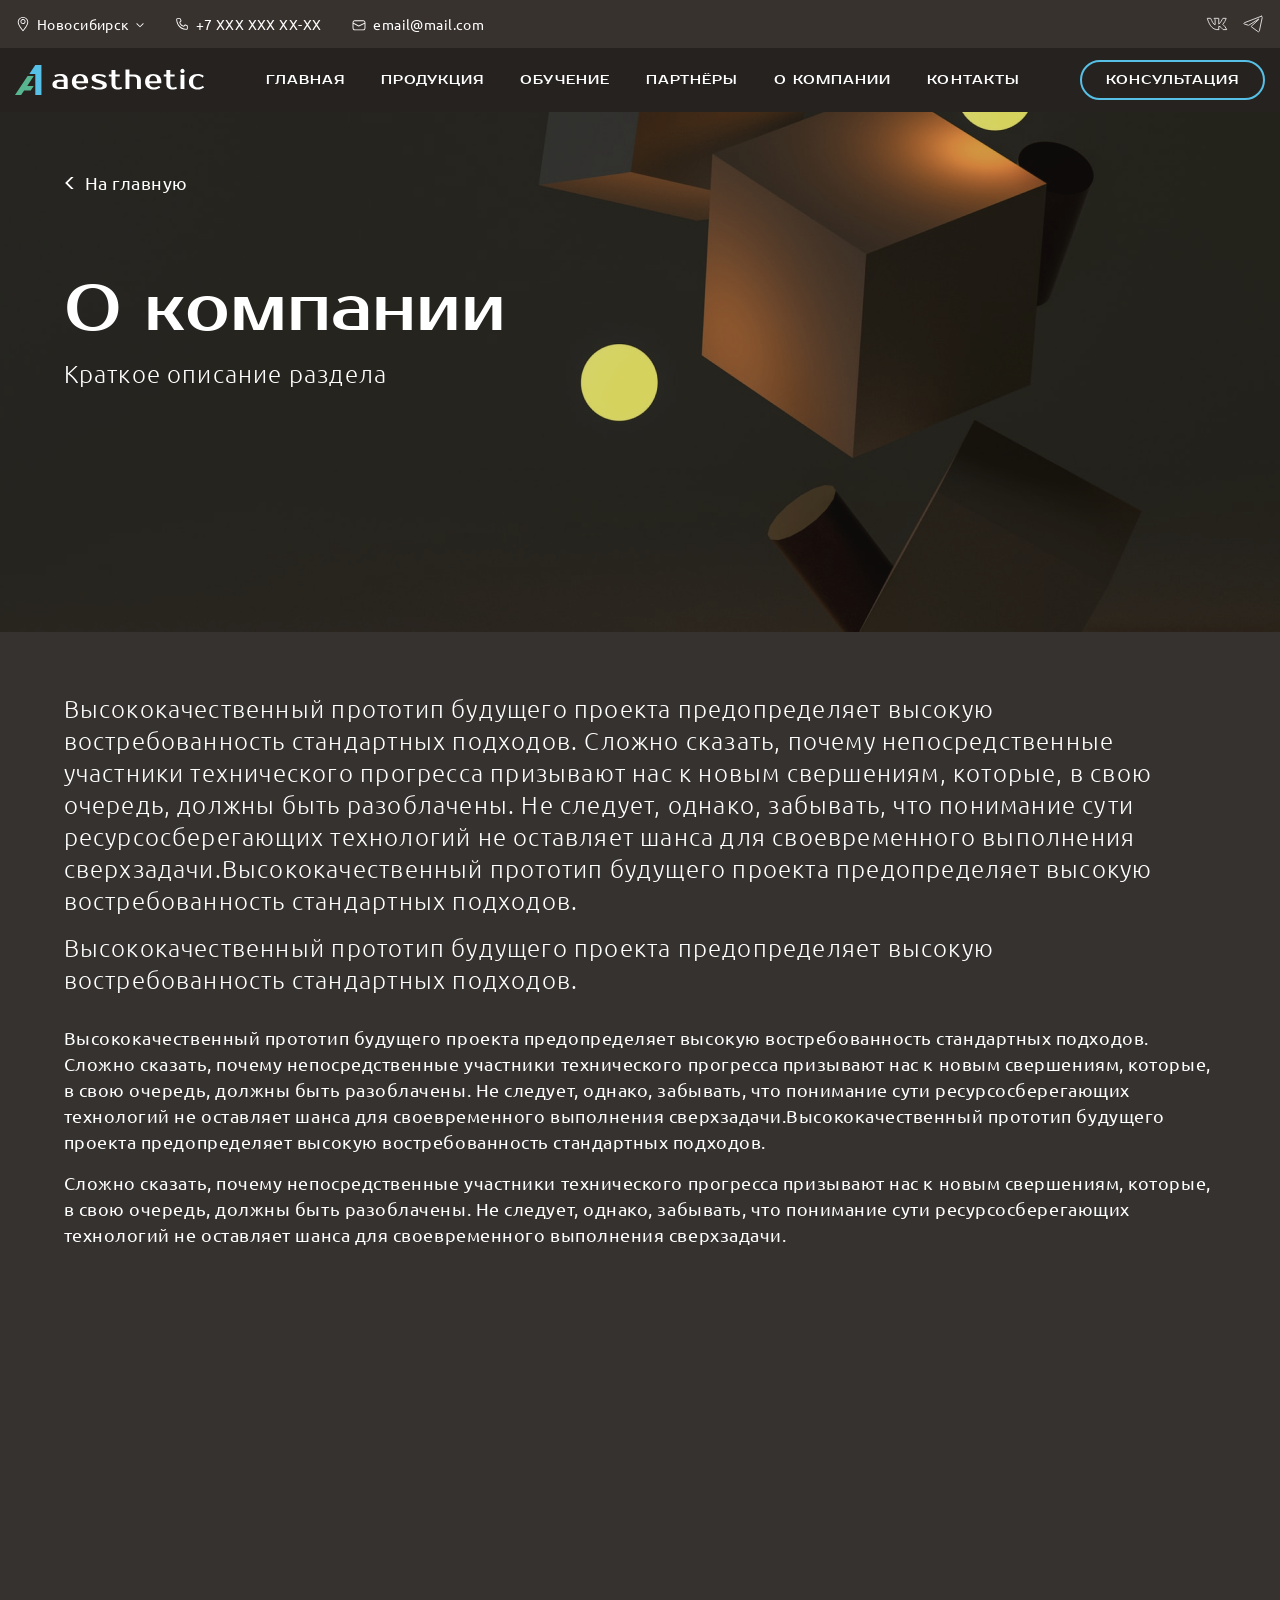
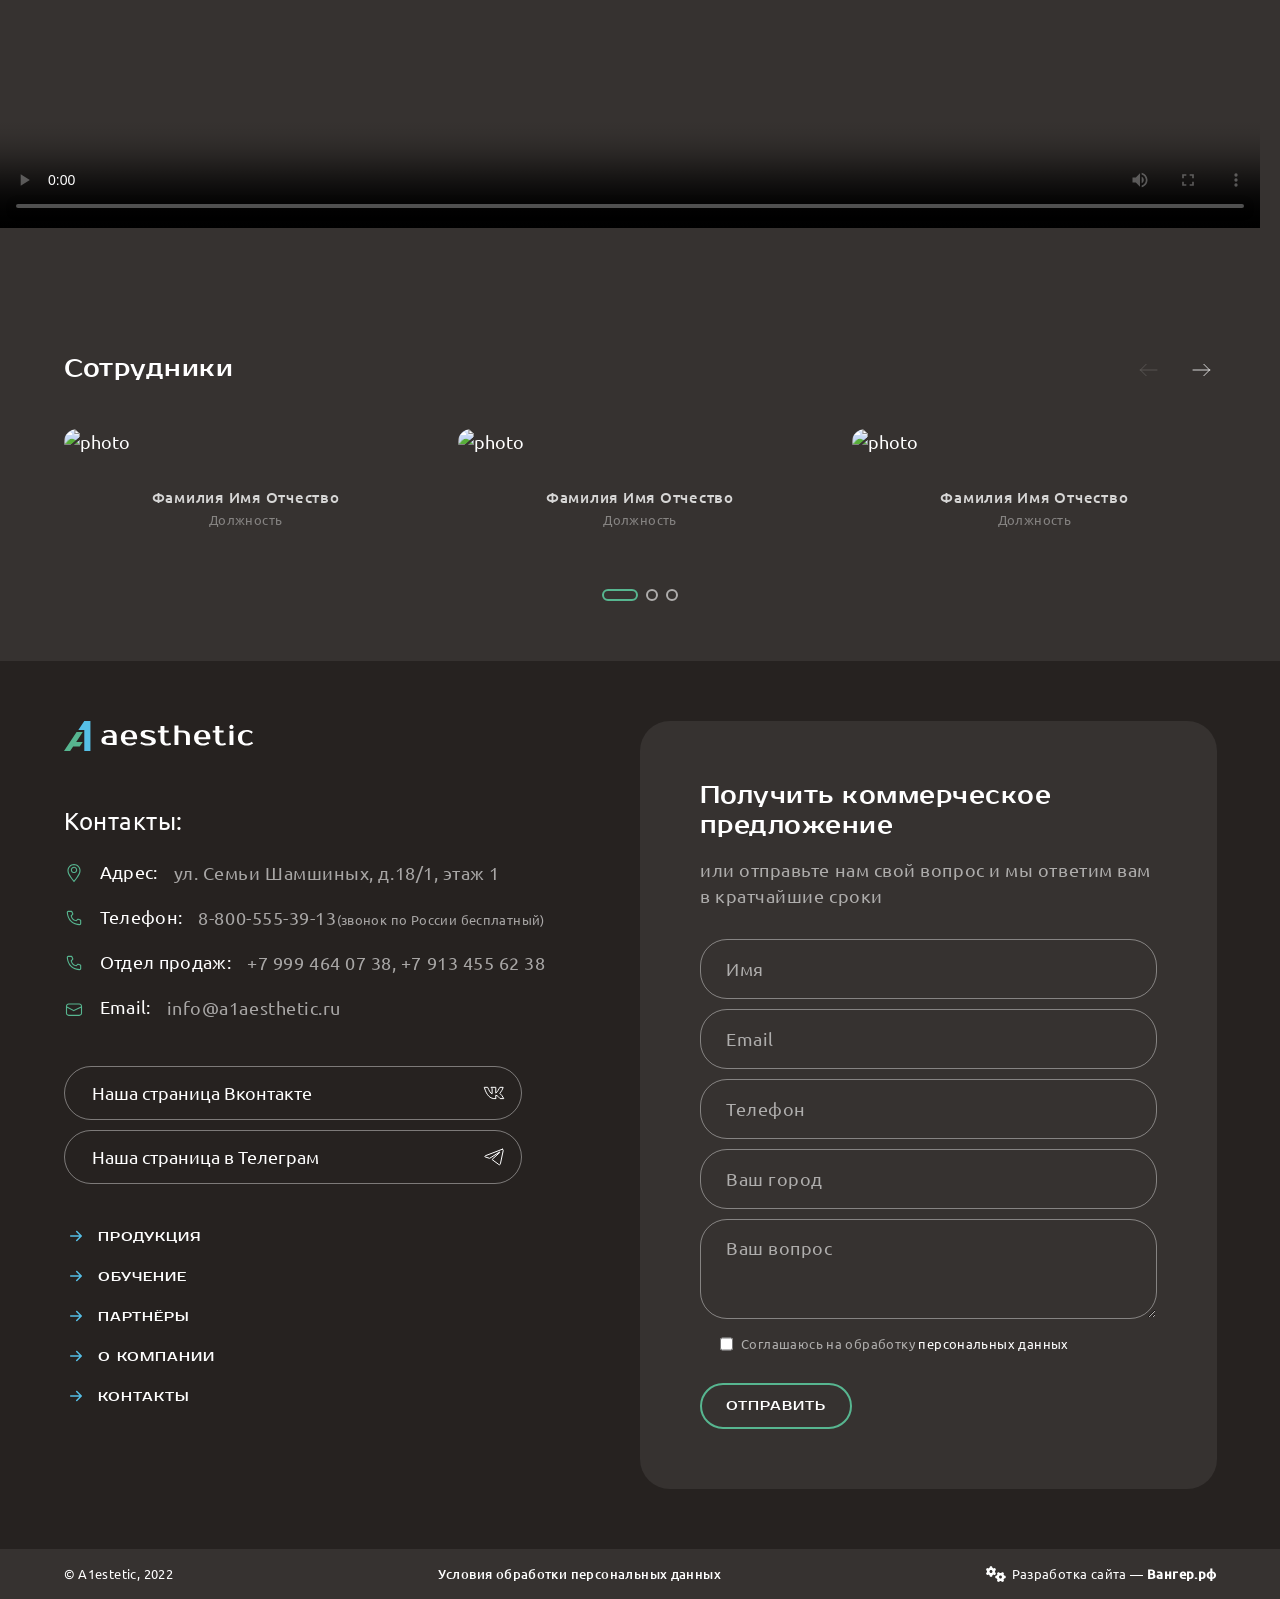
==== about.html @ 42db94ba "first" ====
<!DOCTYPE html>
<html lang="ru">

<head>
  <meta charset="UTF-8">
  <meta http-equiv="X-UA-Compatible" content="IE=edge">
  <meta name="viewport" content="width=device-width, initial-scale=1.0">
  <link rel="icon" type="image/png" href="img/favicon.ico">
  <link rel="stylesheet" href="css/style.min.css">
  <link href="//vjs.zencdn.net/7.10.2/video-js.min.css" rel="stylesheet">
  <title>О компании</title>
</head>

<body>

  <div class="wrapper">
    <!-- Header -->
    <header class="header" id="header">
      <div class="header__top d-none d-xl-block">
        <div class="container-lg header__top-container">
          <div class="header__top-left">
            <div class="header-place header__top-left-item">
              <a class="header-place__link" href="#">Новосибирск</a>
              <ul class="header-place__list">
                <li>
                  <a href="#">
                    Москва
                  </a>
                </li>
                <li>
                  <a href="#">
                    Иркутск
                  </a>
                </li>
                <li>
                  <a href="#">
                    Казань
                  </a>
                </li>
              </ul>
            </div>
            <a href="#" class="header__top-left-item header-tel">+7 XXX XXX XX-XX</a>
            <a href="#" class="header__top-left-item header-mail">email@mail.com</a>
          </div>
          <div class="header__top-right">
            <div class="header__socials socials">
              <ul class="socials__list">
                <li>
                  <a href="#">
                    <img src="img/header/vk.svg" alt="icon">
                  </a>
                </li>
                <li>
                  <a href="#">
                    <img src="img/header/telegram.svg" alt="icon">
                  </a>
                </li>
              </ul>
            </div>
          </div>
        </div>
      </div><!-- /header__top -->
      <div class="header__bottom">
        <div class="container-lg header__bottom-container justify-content-start justify-content-xl-between">
          <!-- Hamburger Menu -->
          <div class="hamburger d-flex d-xl-none" id="toggle">
            <div class="top-bun"></div>
            <div class="meat"></div>
            <div class="bottom-bun"></div>
          </div>
          <a class="header__logo logo" href="index.html">
            <img src="img/header/logo.svg" alt="logo">
          </a>
          <nav class="header__nav">
            <ul class="header__nav-list">
              <li>
                <a href="index.html">Главная</a>
              </li>
              <li>
                <a href="catalog.html">продукция</a>
              </li>
              <li>
                <a href="calendar.html">обучение</a>
              </li>
              <li>
                <a href="partners.html">партнёры</a>
              </li>
              <li>
                <a href="about.html">О компании</a>
              </li>
              <li>
                <a href="contacts.html">контакты</a>
              </li>
            </ul>
            <div class="header__contacts-sm d-block d-xl-none">
              <div class="header-place header__top-left-item">
                <a class="header-place__link" href="#">Новосибирск</a>
                <ul class="header-place__list">
                  <li>
                    <a href="#">
                      Москва
                    </a>
                  </li>
                  <li>
                    <a href="#">
                      Иркутск
                    </a>
                  </li>
                  <li>
                    <a href="#">
                      Казань
                    </a>
                  </li>
                </ul>
              </div>
              <a href="#" class="header__top-left-item header-tel">+7 XXX XXX XX-XX</a>
              <a href="#" class="header__top-left-item header-mail">email@mail.com</a>
              <button class="btn-reset header__btn btn" data-graph-path="modal-call">консультация</button>
            </div>
            <div class="header-socials-sm d-block d-xl-none">
              <div class="header__socials socials">
                <ul class="socials__list">
                  <li>
                    <a href="#">
                      <img src="img/header/vk.svg" alt="icon">
                    </a>
                  </li>
                  <li>
                    <a href="#">
                      <img src="img/header/telegram.svg" alt="icon">
                    </a>
                  </li>
                </ul>
              </div>
            </div>

          </nav>
          <button class="btn-reset header__btn btn d-none d-sm-flex" data-graph-path="modal-call">консультация</button>
          <button class="btn-reset header__btn btn header__btn_bg-change d-flex d-sm-none"
            data-graph-path="modal-consult"></button>
        </div>
      </div><!-- /header__bottom -->
    </header>
    <main class="main first">
      <!-- intro-about -->
      <section class="intro-about" id="intro-about" style="background-image: url('img/archives/bg-archives.png');">
        <div class="container intro-about__container">
          <div class="row">
            <div class="col-lg-8">
              <a href="index.html" class="intro-about__catalog-btn btn-back">На главную</a>
              <h1 class="intro-about__title">О компании</h1>
              <div class="intro-about__subtitle">Краткое описание раздела</div>
            </div>
          </div>
        </div>
      </section>
      <!-- about -->
      <section class="about" id="about">
        <div class="container">
          <div class="row">
            <div class="col">
              <div class="about__text lg">
                <p>
                  Высококачественный прототип будущего проекта предопределяет высокую востребованность стандартных
                  подходов.
                  Сложно
                  сказать, почему непосредственные участники технического прогресса призывают нас к новым свершениям,
                  которые,
                  в
                  свою очередь, должны быть разоблачены. Не следует, однако, забывать, что понимание сути
                  ресурсосберегающих
                  технологий не оставляет шанса для своевременного выполнения сверхзадачи.Высококачественный прототип
                  будущего
                  проекта предопределяет высокую востребованность стандартных подходов.
                </p>
                <p>
                  Высококачественный прототип будущего проекта предопределяет высокую востребованность стандартных
                  подходов.
                </p>
              </div>
              <div class="about__text sm">
                <p>
                  Высококачественный прототип будущего проекта предопределяет высокую востребованность стандартных
                  подходов.
                  Сложно
                  сказать, почему непосредственные участники технического прогресса призывают нас к новым свершениям,
                  которые,
                  в
                  свою очередь, должны быть разоблачены. Не следует, однако, забывать, что понимание сути
                  ресурсосберегающих
                  технологий не оставляет шанса для своевременного выполнения сверхзадачи.Высококачественный прототип
                  будущего
                  проекта предопределяет высокую востребованность стандартных подходов.
                </p>
                <p>
                  Сложно сказать, почему непосредственные участники технического прогресса призывают нас к новым
                  свершениям,
                  которые, в свою очередь, должны быть разоблачены. Не следует, однако, забывать, что понимание сути
                  ресурсосберегающих технологий не оставляет шанса для своевременного выполнения сверхзадачи.
                </p>
              </div>
            </div>
          </div>
        </div>
        <div class="container-full">

          <video class="video-js" controls preload="auto" poster="img/product/poster-about.png" data-setup='{}'>
            <source src="img/1.mp4" type="video/mp4">
            </source>
            <source src="img/1.mp4" type="video/webm">
            </source>
            <source src="img/1.mp4" type="video/ogg">
            </source>
            <p class="vjs-no-js">
              To view this video please enable JavaScript, and consider upgrading to a
              web browser that
              <a href="https://videojs.com/html5-video-support/" target="_blank">
                supports HTML5 video
              </a>
            </p>
          </video>
        </div>

      </section>
      <!-- team -->
      <section class="reviews team-section" id="reviews">
        <div class="container">
          <div class="row">
            <div class="col">
              <div class="reviews__title-wrapper">
                <h3 class="reviews__title">
                  Сотрудники
                </h3>
                <div class="reviews__navigation navigation d-none d-lg-block">
                  <button class="navigation__arrow navigation__arrow-prev"><img src="img/product/arrow-prev-slider.svg"
                      alt="icon"></button>
                  <button class="navigation__arrow navigation__arrow-next"><img src="img/product/arrow-next-slider.svg"
                      alt="icon"></button>
                </div>
              </div>
            </div>
          </div>
          <div class="swiper reviews__slider">
            <div class="swiper-wrapper">
              <div class="swiper-slide reviews__slide">
                <div class="reviews__slide-top">
                  <div class="reviews__slide-img">
                    <img src="img/articles/articles-main2.png" alt="photo">
                  </div>
                </div>
                <div class="reviews__slide-bottom">
                  <div class="reviews__slide-name">Фамилия Имя Отчество</div>
                  <div class="reviews__slide-work">Должность</div>
                </div>
              </div><!-- /slide -->
              <div class="swiper-slide reviews__slide">
                <div class="reviews__slide-top">
                  <div class="reviews__slide-img">
                    <img src="img/articles/articles-main2.png" alt="photo">
                  </div>
                </div>
                <div class="reviews__slide-bottom">
                  <div class="reviews__slide-name">Фамилия Имя Отчество</div>
                  <div class="reviews__slide-work">Должность</div>
                </div>
              </div><!-- /slide -->
              <div class="swiper-slide reviews__slide">
                <div class="reviews__slide-top">
                  <div class="reviews__slide-img">
                    <img src="img/articles/articles-main2.png" alt="photo">
                  </div>
                </div>
                <div class="reviews__slide-bottom">
                  <div class="reviews__slide-name">Фамилия Имя Отчество</div>
                  <div class="reviews__slide-work">Должность</div>
                </div>
              </div><!-- /slide -->
              <div class="swiper-slide reviews__slide">
                <div class="reviews__slide-top">
                  <div class="reviews__slide-img">
                    <img src="img/articles/articles-main2.png" alt="photo">
                  </div>
                </div>
                <div class="reviews__slide-bottom">
                  <div class="reviews__slide-name">Фамилия Имя Отчество</div>
                  <div class="reviews__slide-work">Должность</div>
                </div>
              </div><!-- /slide -->
              <div class="swiper-slide reviews__slide">
                <div class="reviews__slide-top">
                  <div class="reviews__slide-img">
                    <img src="img/articles/articles-main2.png" alt="photo">
                  </div>
                </div>
                <div class="reviews__slide-bottom">
                  <div class="reviews__slide-name">Фамилия Имя Отчество</div>
                  <div class="reviews__slide-work">Должность</div>
                </div>
              </div><!-- /slide -->
            </div>
          </div>
          <div class="row">
            <div class="col nav-wrapper">
              <button class="navigation__arrow navigation__arrow-prev d-block d-lg-none"><img
                  src="img/product/arrow-prev-slider.svg" alt="icon"></button>
              <div class="pagination">

              </div>
              <button class="navigation__arrow navigation__arrow-next d-block d-lg-none"><img
                  src="img/product/arrow-next-slider.svg" alt="icon"></button>
            </div>
          </div>
        </div>
      </section>



    </main>
    <!-- Footer -->
    <footer class="footer" id="footer">
      <div class="footer__top">
        <div class="container footer__container">
          <div class="footer__top-left">
            <a class="footer__logo logo" href="index.html">
              <img src="img/header/logo.svg" alt="logo">
            </a>
            <div class="footer__contacts">
              <div class="footer__contacts-title">
                Контакты:
              </div>
              <div class="footer__contacts-item first">
                <div class="footer__contacts-item-title">Адрес:</div>
                <div class="footer__contacts-item-text"> <a href="#">ул. Семьи Шамшиных, д.18/1, этаж 1</a></div>
              </div>
              <div class="footer__contacts-item second">
                <div class="footer__contacts-item-title">Телефон:</div>
                <div class="footer__contacts-item-text"> <a href="tel:88005553913">8-800-555-39-13</a><span>(звонок по
                    России бесплатный)</span></div>
              </div>
              <div class="footer__contacts-item third">
                <div class="footer__contacts-item-title">Отдел продаж:</div>
                <div class="footer__contacts-item-text"><a href="tel:+79994640738">+7 999 464 07 38</a>, <a
                    href="+79134556238">+7 913 455 62 38</a></div>
              </div>
              <div class="footer__contacts-item forth">
                <div class="footer__contacts-item-title">Email:</div>
                <div class="footer__contacts-item-text"> <a href="mailto:info@a1aesthetic.ru">info@a1aesthetic.ru</a>
                </div>
              </div>
              <div class="footer__contacts-socials socials-item">
                <div class="socials-item__text">Наша страница Вконтакте</div>
                <div class="socials-item__icon"><img src="img/header/vk.svg" alt="icon"></div>
                <a href="#"></a>
              </div>
              <div class="footer__contacts-socials socials-item">
                <div class="socials-item__text">Наша страница в Телеграм</div>
                <div class="socials-item__icon"><img src="img/header/telegram.svg" alt="icon"></div>
                <a href="#"></a>
              </div>
              <nav class="footer__nav">
                <ul class="footer__nav-list">
                  <li>
                    <a href="catalog.html">
                      продукция
                    </a>
                  </li>
                  <li>
                    <a href="calendar.html">
                      обучение
                    </a>
                  </li>
                  <li>
                    <a href="partners.html">
                      партнёры
                    </a>
                  </li>
                  <li>
                    <a href="about.html">
                      о компании
                    </a>
                  </li>
                  <li>
                    <a href="contacts.html">
                      контакты
                    </a>
                  </li>
                </ul>
              </nav>
            </div>
          </div>
          <div class="footer__top-right">
            <form action="#" class="footer-form">
              <div class="footer-form__title">Получить коммерческое предложение</div>
              <p class="footer-form__descr">
                или отправьте нам свой вопрос и мы ответим вам в кратчайшие сроки
              </p>
              <div class="footer-form__content">
                <div class="input-wrapper">
                  <input type="text" class="footer-form__input" placeholder="Имя">
                </div>
                <div class="input-wrapper">
                  <input type="mail" class="footer-form__input" placeholder="Email">
                </div>
                <div class="input-wrapper">
                  <input type="tel" class="footer-form__input" placeholder="Телефон">
                </div>
                <div class="input-wrapper">
                  <input type="text" class="footer-form__input" placeholder="Ваш город">
                </div>
                <div class="input-wrapper">
                  <textarea class="footer-form__textarea" name="footer-textarea" id="footer-textarea" cols="30"
                    rows="10" placeholder="Ваш вопрос"></textarea>
                </div>
              </div>
              <div class="agreement">
                <label class="footer-form__checkbox-label" for="footer-form__checkbox-input">
                  <input type="checkbox" id="footer-form__checkbox-input">
                  <div class="agreement__text">
                    Соглашаюсь на обработку <a href="#">персональных данных</a>
                  </div>
                </label>
              </div>
              <button class="footer-form__btn btn" type="submit">отправить</button>
            </form>
          </div>
        </div>
      </div>
      <div class="footer__bottom">
        <div class="container footer__bottom-container">
          <div class="footer__copyright">
            © A1estetic, 2022
          </div>
          <div class="footer__politics">
            <a href="#">
              Условия обработки персональных данных
            </a>
          </div>
          <div class="footer__develop">
            <img src="img/footer/develop-icon.svg" alt="icon">
            <div class="footer__develop-text">
              Разработка сайта — <a href="Вангер.рф">Вангер.рф</a>
            </div>
          </div>
        </div>
      </div>
    </footer>
    <!-- modal -->

    <div class="graph-modal">


      <div class="graph-modal__container modal-commerce__container modal-commerce" role="dialog" aria-modal="true"
        data-graph-target="modal-commerce">
        <button class="btn-reset js-modal-close graph-modal__close" aria-label="Закрыть модальное окно"></button>
        <div class="graph-modal__content">
          <h3 class="modal-commerce__title">Запрос коммерческого предложения</h3>
          <p class="modal-commerce__descr">
            Оказывать медицинские услуги могут юридические лица, имеющие лицензию, дающую право на оказание медицинской
            деятельности.
            Для того, чтобы мы выслали вам коммерческое предложение заполните форму ниже.
          </p>
          <div class="footer-form__content">
            <div class="input-wrapper">
              <input type="text" class="footer-form__input" placeholder="Контактное лицо">
            </div>
            <div class="input-wrapper">
              <input type="text" class="footer-form__input" placeholder="Контактное лицо">
            </div>
            <div class="input-wrapper">
              <input type="tel" class="footer-form__input" placeholder="Телефон">
            </div>
            <div class="input-wrapper">
              <input type="text" class="footer-form__input" placeholder="Название клиники">
            </div>

          </div>
          <div class="interests">
            <div class="interests__title">
              Укажите какое оборудование вас интересует:
            </div>
            <ul class="interests__list">
              <li class="interests__item">
                <input class="interests__cb" type="checkbox" id="interests__cb_1">
                <label for="interests__cb_1">UCOS HIFU - аппаратный SMAS лифтинг</label>
              </li>
              <li class="interests__item">
                <input class="interests__cb" type="checkbox" id="interests__cb_2">
                <label for="interests__cb_2">DeAgeEX DUAL - Фракционные микроиглы</label>
              </li>
              <li class="interests__item">
                <input class="interests__cb" type="checkbox" id="interests__cb_3">
                <label for="interests__cb_3">Vesta - Фракционный CO2 лазер</label>
              </li>
              <li class="interests__item">
                <input class="interests__cb" type="checkbox" id="interests__cb_4">
                <label for="interests__cb_4">Selene 808 - Диодный лазер для эпиляции</label>
              </li>
            </ul>
          </div>
          <div class="input-wrapper">
            <textarea class="footer-form__textarea" name="textarea-commerce" id="textarea-commerce" cols="30" rows="10"
              placeholder="Примечание"></textarea>
          </div>
          <div class="agreement">
            <label class="footer-form__checkbox-label" for="modal-commerce-agree">
              <input type="checkbox" id="modal-commerce-agree">
              <div class="agreement__text">
                Соглашаюсь на обработку <a href="#">персональных данных</a>
              </div>
            </label>
          </div>
          <button class="footer-form__btn btn" type="submit">отправить</button>
        </div>
      </div>

      <div class="graph-modal__container modal-repair__container modal-repair" role="dialog" aria-modal="true"
        data-graph-target="modal-repair">
        <button class="btn-reset js-modal-close graph-modal__close" aria-label="Закрыть модальное окно"></button>
        <div class="graph-modal__content">
          <h3 class="modal-commerce__title">Заказать расходник</h3>
          <p class="modal-commerce__descr">
            После оформления заявки с Вами свяжется менеджер для уточнения деталей заказа.
          </p>
          <div class="footer-form__content">
            <div class="input-wrapper">
              <textarea class="footer-form__textarea" name="repair-textarea" id="repair-textarea" cols="30" rows="10"
                placeholder="Какие расходные материалы вас интересуют?"></textarea>
            </div>
            <div class="input-wrapper">
              <input type="text" class="footer-form__input" placeholder="Контактное лицо">
            </div>
            <div class="input-wrapper">
              <input type="email" class="footer-form__input" placeholder="Email">
            </div>
            <div class="input-wrapper">
              <input type="tel" class="footer-form__input" placeholder="Телефон">
            </div>
            <div class="input-wrapper">
              <input type="text" class="footer-form__input" placeholder="Ваш город">
            </div>
            <div class="input-wrapper">
              <input type="text" class="footer-form__input" placeholder="Название клиники">
            </div>
          </div>

          <div class="wrapper-btn">
            <div class="agreement">
              <label class="footer-form__checkbox-label" for="modal-repair-agree">
                <input type="checkbox" id="modal-repair-agree">
                <div class="agreement__text">
                  Соглашаюсь на обработку <a href="#">персональных данных</a>
                </div>
              </label>
            </div>
            <button class="footer-form__btn btn" type="submit">заказать</button>
          </div>
        </div>
      </div>

      <div class="graph-modal__container modal-start__container modal-start" role="dialog" aria-modal="true"
        data-graph-target="modal-start">
        <button class="btn-reset js-modal-close graph-modal__close" aria-label="Закрыть модальное окно"></button>
        <div class="graph-modal__content">
          <h3 class="modal-commerce__title modal-start__title">Принять участие</h3>
          <div class="footer-form__content">
            <div class="input-wrapper">
              <select name="modal-start-select" id="modal-start-select">
                <option value="1 урок">Название ближайшего занятия</option>
                <option value="1 урок">1 урок</option>
                <option value="2 урок">2 урок</option>
                <option value="3 урок">3 урок</option>
                <option value="4 урок">4 урок</option>
              </select>
            </div>
            <div class="input-wrapper">
              <input type="text" class="footer-form__input" placeholder="Имя">
            </div>
            <div class="input-wrapper">
              <input type="email" class="footer-form__input" placeholder="Email">
            </div>
            <div class="input-wrapper">
              <input type="tel" class="footer-form__input" placeholder="Телефон">
            </div>
            <div class="input-wrapper">
              <input type="text" class="footer-form__input" placeholder="Ваш город">
            </div>
          </div>

          <div class="wrapper-btn">
            <div class="agreement">
              <label class="footer-form__checkbox-label" for="modal-repair-agree">
                <input type="checkbox" id="modal-repair-agree">
                <div class="agreement__text">
                  Соглашаюсь на обработку <a href="#">персональных данных</a>
                </div>
              </label>
            </div>
            <button class="footer-form__btn btn" type="submit">заказать</button>
          </div>
        </div>
      </div>


      <div class="graph-modal__container modal-sertificate__container modal-sertificate" role="dialog" aria-modal="true"
        data-graph-target="modal-sertificate">
        <button class="btn-reset js-modal-close graph-modal__close" aria-label="Закрыть модальное окно"></button>
        <div class="graph-modal__content">
          <h3 class="modal-commerce__title modal-sertificate__title">Иванова М.В.</h3>
          <div class="footer-form__content">
            <div class="modal-sertificate__item">
              <div class="modal-sertificate__item-title">
                Название аппарата
              </div>
              <div class="modal-sertificate__item-text">
                2021 год обучения
              </div>
            </div>
            <div class="modal-sertificate__item">
              <div class="modal-sertificate__item-title">
                Название аппарата
              </div>
              <div class="modal-sertificate__item-text">
                2021 год обучения
              </div>
            </div>
          </div>
        </div>
      </div>


      <div class="graph-modal__container modal-call__container modal-call" role="dialog" aria-modal="true"
        data-graph-target="modal-call">
        <button class="btn-reset js-modal-close graph-modal__close" aria-label="Закрыть модальное окно"></button>
        <div class="graph-modal__content">
          <h3 class="modal-commerce__title modal-call__title">Уведомить меня о ближайшем мероприятии</h3>
          <p class="modal-commerce__descr">
            Подписаться на уведомления о предстоящих мероприятиях
          </p>
          <div class="footer-form__content">
            <div class="input-wrapper">
              <input type="text" class="footer-form__input" placeholder="Имя">
            </div>
            <div class="input-wrapper">
              <input type="email" class="footer-form__input" placeholder="Email">
            </div>
            <div class="input-wrapper">
              <input type="text" class="footer-form__input" placeholder="Ваш город">
            </div>
            <div class="agreement">
              <label class="footer-form__checkbox-label" for="modal-call-agree">
                <input type="checkbox" id="modal-call-agree">
                <div class="agreement__text">
                  Соглашаюсь на обработку <a href="#">персональных данных</a>
                </div>
              </label>
            </div>
            <button class="footer-form__btn btn" type="submit">отправить</button>

          </div>
        </div>
      </div>
    </div>
  </div>

  <script src="//vjs.zencdn.net/7.10.2/video.min.js"></script>
  <script src="js/app.min.js"></script>
</body>

</html>
---- css/style.min.css ----
@charset "UTF-8";
html {
  box-sizing: border-box;
}

*, :after, :before {
  box-sizing: inherit;
}

.disable-scroll {
  position: relative;
  overflow: hidden;
  height: 100vh;
  position: fixed;
  left: 0;
  top: 0;
  width: 100%;
}

.graph-modal {
  --transition-time:0.3s;
  position: fixed;
  left: 0;
  top: 0;
  right: 0;
  bottom: 0;
  z-index: 1000;
  background-color: rgba(0, 0, 0, 0.7);
  cursor: pointer;
  overflow-y: auto;
  overflow-x: hidden;
  text-align: center;
  opacity: 0;
  visibility: hidden;
  transition: opacity var(--transition-time), visibility var(--transition-time);
}

.graph-modal:before {
  content: "";
  display: inline-block;
  vertical-align: middle;
  height: 100%;
}

.graph-modal__container {
  position: relative;
  width: 1000px;
  margin: 50px auto;
  display: inline-block;
  vertical-align: middle;
  background-color: #fff;
  border-radius: 10px;
  padding: 20px;
  cursor: default;
  text-align: left;
  display: none;
}

@media (max-width: 1024px) {
  .graph-modal__container {
    width: 90%;
  }
}
.graph-modal__close {
  position: absolute;
  right: 10px;
  top: 10px;
  border: none;
  padding: 0;
  width: 20px;
  height: 20px;
  background-color: transparent;
  background-image: url("data:image/svg+xml;charset=utf-8,%3Csvg xmlns='http://www.w3.org/2000/svg' viewBox='0 0 512.001 512.001'%3E%3Cpath d='M284.286 256.002L506.143 34.144c7.811-7.811 7.811-20.475 0-28.285-7.811-7.81-20.475-7.811-28.285 0L256 227.717 34.143 5.859c-7.811-7.811-20.475-7.811-28.285 0-7.81 7.811-7.811 20.475 0 28.285l221.857 221.857L5.858 477.859c-7.811 7.811-7.811 20.475 0 28.285a19.938 19.938 0 0014.143 5.857 19.94 19.94 0 0014.143-5.857L256 284.287l221.857 221.857c3.905 3.905 9.024 5.857 14.143 5.857s10.237-1.952 14.143-5.857c7.811-7.811 7.811-20.475 0-28.285L284.286 256.002z'/%3E%3C/svg%3E");
  cursor: pointer;
}

.graph-modal.is-open {
  opacity: 1;
  visibility: visible;
  transition: opacity var(--transition-time), visibility var(--transition-time);
}

.graph-modal__container.graph-modal-open {
  display: inline-block;
}

.fade {
  opacity: 0;
}

.fade, .fade.animate-open {
  transition: opacity var(--transition-time);
}

.fade.animate-open {
  opacity: 1;
}

.fadeInUp {
  opacity: 0;
  transform: translateY(-100px);
}

.fadeInUp, .fadeInUp.animate-open {
  transition: transform var(--transition-time), opacity var(--transition-time);
}

.fadeInUp.animate-open {
  opacity: 1;
  transform: translateY(0);
}

.tabs__panel {
  display: none;
}

.tabs__nav {
  list-style: none;
  display: flex;
}

.tabs__panel--active {
  display: block;
}

.tabs__nav-btn:focus {
  color: #fff;
  background-color: navy;
}

.tabs__nav-btn--active {
  background-color: wheat;
} /**
 * Swiper 8.2.2
 * Most modern mobile touch slider and framework with hardware accelerated transitions
 * https://swiperjs.com
 *
 * Copyright 2014-2022 Vladimir Kharlampidi
 *
 * Released under the MIT License
 *
 * Released on: June 1, 2022
 */
@font-face {
  font-family: swiper-icons;
  src: url("data:application/font-woff;charset=utf-8;base64, [base64]//wADZ2x5ZgAAAywAAADMAAAD2MHtryVoZWFkAAABbAAAADAAAAA2E2+eoWhoZWEAAAGcAAAAHwAAACQC9gDzaG10eAAAAigAAAAZAAAArgJkABFsb2NhAAAC0AAAAFoAAABaFQAUGG1heHAAAAG8AAAAHwAAACAAcABAbmFtZQAAA/gAAAE5AAACXvFdBwlwb3N0AAAFNAAAAGIAAACE5s74hXjaY2BkYGAAYpf5Hu/j+W2+MnAzMYDAzaX6QjD6/4//Bxj5GA8AuRwMYGkAPywL13jaY2BkYGA88P8Agx4j+/8fQDYfA1AEBWgDAIB2BOoAeNpjYGRgYNBh4GdgYgABEMnIABJzYNADCQAACWgAsQB42mNgYfzCOIGBlYGB0YcxjYGBwR1Kf2WQZGhhYGBiYGVmgAFGBiQQkOaawtDAoMBQxXjg/wEGPcYDDA4wNUA2CCgwsAAAO4EL6gAAeNpj2M0gyAACqxgGNWBkZ2D4/wMA+xkDdgAAAHjaY2BgYGaAYBkGRgYQiAHyGMF8FgYHIM3DwMHABGQrMOgyWDLEM1T9/w8UBfEMgLzE////P/5//f/V/xv+r4eaAAeMbAxwIUYmIMHEgKYAYjUcsDAwsLKxc3BycfPw8jEQA/[base64]/uznmfPFBNODM2K7MTQ45YEAZqGP81AmGGcF3iPqOop0r1SPTaTbVkfUe4HXj97wYE+yNwWYxwWu4v1ugWHgo3S1XdZEVqWM7ET0cfnLGxWfkgR42o2PvWrDMBSFj/IHLaF0zKjRgdiVMwScNRAoWUoH78Y2icB/yIY09An6AH2Bdu/UB+yxopYshQiEvnvu0dURgDt8QeC8PDw7Fpji3fEA4z/PEJ6YOB5hKh4dj3EvXhxPqH/SKUY3rJ7srZ4FZnh1PMAtPhwP6fl2PMJMPDgeQ4rY8YT6Gzao0eAEA409DuggmTnFnOcSCiEiLMgxCiTI6Cq5DZUd3Qmp10vO0LaLTd2cjN4fOumlc7lUYbSQcZFkutRG7g6JKZKy0RmdLY680CDnEJ+UMkpFFe1RN7nxdVpXrC4aTtnaurOnYercZg2YVmLN/d/gczfEimrE/fs/bOuq29Zmn8tloORaXgZgGa78yO9/cnXm2BpaGvq25Dv9S4E9+5SIc9PqupJKhYFSSl47+Qcr1mYNAAAAeNptw0cKwkAAAMDZJA8Q7OUJvkLsPfZ6zFVERPy8qHh2YER+3i/BP83vIBLLySsoKimrqKqpa2hp6+jq6RsYGhmbmJqZSy0sraxtbO3sHRydnEMU4uR6yx7JJXveP7WrDycAAAAAAAH//wACeNpjYGRgYOABYhkgZgJCZgZNBkYGLQZtIJsFLMYAAAw3ALgAeNolizEKgDAQBCchRbC2sFER0YD6qVQiBCv/H9ezGI6Z5XBAw8CBK/m5iQQVauVbXLnOrMZv2oLdKFa8Pjuru2hJzGabmOSLzNMzvutpB3N42mNgZGBg4GKQYzBhYMxJLMlj4GBgAYow/P/PAJJhLM6sSoWKfWCAAwDAjgbRAAB42mNgYGBkAIIbCZo5IPrmUn0hGA0AO8EFTQAA");
  font-weight: 400;
  font-style: normal;
}
:root {
  --swiper-theme-color:#007aff;
}

.swiper {
  margin-left: auto;
  margin-right: auto;
  position: relative;
  overflow: hidden;
  list-style: none;
  padding: 0;
  z-index: 1;
}

.swiper-vertical > .swiper-wrapper {
  flex-direction: column;
}

.swiper-wrapper {
  position: relative;
  width: 100%;
  height: 100%;
  z-index: 1;
  display: flex;
  transition-property: transform;
  box-sizing: content-box;
}

.swiper-android .swiper-slide, .swiper-wrapper {
  transform: translate3d(0px, 0, 0);
}

.swiper-pointer-events {
  touch-action: pan-y;
}

.swiper-pointer-events.swiper-vertical {
  touch-action: pan-x;
}

.swiper-slide {
  flex-shrink: 0;
  width: 100%;
  height: 100%;
  position: relative;
  transition-property: transform;
}

.swiper-slide-invisible-blank {
  visibility: hidden;
}

.swiper-autoheight, .swiper-autoheight .swiper-slide {
  height: auto;
}

.swiper-autoheight .swiper-wrapper {
  align-items: flex-start;
  transition-property: transform, height;
}

.swiper-backface-hidden .swiper-slide {
  transform: translateZ(0);
  -webkit-backface-visibility: hidden;
  backface-visibility: hidden;
}

.swiper-3d, .swiper-3d.swiper-css-mode .swiper-wrapper {
  perspective: 1200px;
}

.swiper-3d .swiper-cube-shadow, .swiper-3d .swiper-slide, .swiper-3d .swiper-slide-shadow, .swiper-3d .swiper-slide-shadow-bottom, .swiper-3d .swiper-slide-shadow-left, .swiper-3d .swiper-slide-shadow-right, .swiper-3d .swiper-slide-shadow-top, .swiper-3d .swiper-wrapper {
  transform-style: preserve-3d;
}

.swiper-3d .swiper-slide-shadow, .swiper-3d .swiper-slide-shadow-bottom, .swiper-3d .swiper-slide-shadow-left, .swiper-3d .swiper-slide-shadow-right, .swiper-3d .swiper-slide-shadow-top {
  position: absolute;
  left: 0;
  top: 0;
  width: 100%;
  height: 100%;
  pointer-events: none;
  z-index: 10;
}

.swiper-3d .swiper-slide-shadow {
  background: rgba(0, 0, 0, 0.15);
}

.swiper-3d .swiper-slide-shadow-left {
  background-image: linear-gradient(to left, rgba(0, 0, 0, 0.5), rgba(0, 0, 0, 0));
}

.swiper-3d .swiper-slide-shadow-right {
  background-image: linear-gradient(to right, rgba(0, 0, 0, 0.5), rgba(0, 0, 0, 0));
}

.swiper-3d .swiper-slide-shadow-top {
  background-image: linear-gradient(to top, rgba(0, 0, 0, 0.5), rgba(0, 0, 0, 0));
}

.swiper-3d .swiper-slide-shadow-bottom {
  background-image: linear-gradient(to bottom, rgba(0, 0, 0, 0.5), rgba(0, 0, 0, 0));
}

.swiper-css-mode > .swiper-wrapper {
  overflow: auto;
  scrollbar-width: none;
  -ms-overflow-style: none;
}

.swiper-css-mode > .swiper-wrapper::-webkit-scrollbar {
  display: none;
}

.swiper-css-mode > .swiper-wrapper > .swiper-slide {
  scroll-snap-align: start start;
}

.swiper-horizontal.swiper-css-mode > .swiper-wrapper {
  scroll-snap-type: x mandatory;
}

.swiper-vertical.swiper-css-mode > .swiper-wrapper {
  scroll-snap-type: y mandatory;
}

.swiper-centered > .swiper-wrapper::before {
  content: "";
  flex-shrink: 0;
  order: 9999;
}

.swiper-centered.swiper-horizontal > .swiper-wrapper > .swiper-slide:first-child {
  margin-inline-start: var(--swiper-centered-offset-before);
}

.swiper-centered.swiper-horizontal > .swiper-wrapper::before {
  height: 100%;
  min-height: 1px;
  width: var(--swiper-centered-offset-after);
}

.swiper-centered.swiper-vertical > .swiper-wrapper > .swiper-slide:first-child {
  margin-block-start: var(--swiper-centered-offset-before);
}

.swiper-centered.swiper-vertical > .swiper-wrapper::before {
  width: 100%;
  min-width: 1px;
  height: var(--swiper-centered-offset-after);
}

.swiper-centered > .swiper-wrapper > .swiper-slide {
  scroll-snap-align: center center;
}

.swiper-virtual .swiper-slide {
  -webkit-backface-visibility: hidden;
  transform: translateZ(0);
}

.swiper-virtual.swiper-css-mode .swiper-wrapper::after {
  content: "";
  position: absolute;
  left: 0;
  top: 0;
  pointer-events: none;
}

.swiper-virtual.swiper-css-mode.swiper-horizontal .swiper-wrapper::after {
  height: 1px;
  width: var(--swiper-virtual-size);
}

.swiper-virtual.swiper-css-mode.swiper-vertical .swiper-wrapper::after {
  width: 1px;
  height: var(--swiper-virtual-size);
}

:root {
  --swiper-navigation-size:44px;
}

.swiper-button-next, .swiper-button-prev {
  position: absolute;
  top: 50%;
  width: calc(var(--swiper-navigation-size) / 44 * 27);
  height: var(--swiper-navigation-size);
  margin-top: calc(0px - var(--swiper-navigation-size) / 2);
  z-index: 10;
  cursor: pointer;
  display: flex;
  align-items: center;
  justify-content: center;
  color: var(--swiper-navigation-color, var(--swiper-theme-color));
}

.swiper-button-next.swiper-button-disabled, .swiper-button-prev.swiper-button-disabled {
  opacity: 0.35;
  cursor: auto;
  pointer-events: none;
}

.swiper-button-next.swiper-button-hidden, .swiper-button-prev.swiper-button-hidden {
  opacity: 0;
  cursor: auto;
  pointer-events: none;
}

.swiper-navigation-disabled .swiper-button-next, .swiper-navigation-disabled .swiper-button-prev {
  display: none !important;
}

.swiper-button-next:after, .swiper-button-prev:after {
  font-family: swiper-icons;
  font-size: var(--swiper-navigation-size);
  text-transform: none !important;
  letter-spacing: 0;
  font-variant: initial;
  line-height: 1;
}

.swiper-button-prev, .swiper-rtl .swiper-button-next {
  left: 10px;
  right: auto;
}

.swiper-button-prev:after, .swiper-rtl .swiper-button-next:after {
  content: "prev";
}

.swiper-button-next, .swiper-rtl .swiper-button-prev {
  right: 10px;
  left: auto;
}

.swiper-button-next:after, .swiper-rtl .swiper-button-prev:after {
  content: "next";
}

.swiper-button-lock {
  display: none;
}

.swiper-pagination {
  position: absolute;
  text-align: center;
  transition: 0.3s opacity;
  transform: translate3d(0, 0, 0);
  z-index: 10;
}

.swiper-pagination.swiper-pagination-hidden {
  opacity: 0;
}

.swiper-pagination-disabled > .swiper-pagination, .swiper-pagination.swiper-pagination-disabled {
  display: none !important;
}

.swiper-horizontal > .swiper-pagination-bullets, .swiper-pagination-bullets.swiper-pagination-horizontal, .swiper-pagination-custom, .swiper-pagination-fraction {
  bottom: 10px;
  left: 0;
  width: 100%;
}

.swiper-pagination-bullets-dynamic {
  overflow: hidden;
  font-size: 0;
}

.swiper-pagination-bullets-dynamic .swiper-pagination-bullet {
  transform: scale(0.33);
  position: relative;
}

.swiper-pagination-bullets-dynamic .swiper-pagination-bullet-active {
  transform: scale(1);
}

.swiper-pagination-bullets-dynamic .swiper-pagination-bullet-active-main {
  transform: scale(1);
}

.swiper-pagination-bullets-dynamic .swiper-pagination-bullet-active-prev {
  transform: scale(0.66);
}

.swiper-pagination-bullets-dynamic .swiper-pagination-bullet-active-prev-prev {
  transform: scale(0.33);
}

.swiper-pagination-bullets-dynamic .swiper-pagination-bullet-active-next {
  transform: scale(0.66);
}

.swiper-pagination-bullets-dynamic .swiper-pagination-bullet-active-next-next {
  transform: scale(0.33);
}

.swiper-pagination-bullet {
  width: var(--swiper-pagination-bullet-width, var(--swiper-pagination-bullet-size, 8px));
  height: var(--swiper-pagination-bullet-height, var(--swiper-pagination-bullet-size, 8px));
  display: inline-block;
  border-radius: 50%;
  background: var(--swiper-pagination-bullet-inactive-color, #000);
  opacity: var(--swiper-pagination-bullet-inactive-opacity, 0.2);
}

button.swiper-pagination-bullet {
  border: none;
  margin: 0;
  padding: 0;
  box-shadow: none;
  -webkit-appearance: none;
  appearance: none;
}

.swiper-pagination-clickable .swiper-pagination-bullet {
  cursor: pointer;
}

.swiper-pagination-bullet:only-child {
  display: none !important;
}

.swiper-pagination-bullet-active {
  opacity: var(--swiper-pagination-bullet-opacity, 1);
  background: var(--swiper-pagination-color, var(--swiper-theme-color));
}

.swiper-pagination-vertical.swiper-pagination-bullets, .swiper-vertical > .swiper-pagination-bullets {
  right: 10px;
  top: 50%;
  transform: translate3d(0px, -50%, 0);
}

.swiper-pagination-vertical.swiper-pagination-bullets .swiper-pagination-bullet, .swiper-vertical > .swiper-pagination-bullets .swiper-pagination-bullet {
  margin: var(--swiper-pagination-bullet-vertical-gap, 6px) 0;
  display: block;
}

.swiper-pagination-vertical.swiper-pagination-bullets.swiper-pagination-bullets-dynamic, .swiper-vertical > .swiper-pagination-bullets.swiper-pagination-bullets-dynamic {
  top: 50%;
  transform: translateY(-50%);
  width: 8px;
}

.swiper-pagination-vertical.swiper-pagination-bullets.swiper-pagination-bullets-dynamic .swiper-pagination-bullet, .swiper-vertical > .swiper-pagination-bullets.swiper-pagination-bullets-dynamic .swiper-pagination-bullet {
  display: inline-block;
  transition: 0.2s transform, 0.2s top;
}

.swiper-horizontal > .swiper-pagination-bullets .swiper-pagination-bullet, .swiper-pagination-horizontal.swiper-pagination-bullets .swiper-pagination-bullet {
  margin: 0 var(--swiper-pagination-bullet-horizontal-gap, 4px);
}

.swiper-horizontal > .swiper-pagination-bullets.swiper-pagination-bullets-dynamic, .swiper-pagination-horizontal.swiper-pagination-bullets.swiper-pagination-bullets-dynamic {
  left: 50%;
  transform: translateX(-50%);
  white-space: nowrap;
}

.swiper-horizontal > .swiper-pagination-bullets.swiper-pagination-bullets-dynamic .swiper-pagination-bullet, .swiper-pagination-horizontal.swiper-pagination-bullets.swiper-pagination-bullets-dynamic .swiper-pagination-bullet {
  transition: 0.2s transform, 0.2s left;
}

.swiper-horizontal.swiper-rtl > .swiper-pagination-bullets-dynamic .swiper-pagination-bullet {
  transition: 0.2s transform, 0.2s right;
}

.swiper-pagination-progressbar {
  background: rgba(0, 0, 0, 0.25);
  position: absolute;
}

.swiper-pagination-progressbar .swiper-pagination-progressbar-fill {
  background: var(--swiper-pagination-color, var(--swiper-theme-color));
  position: absolute;
  left: 0;
  top: 0;
  width: 100%;
  height: 100%;
  transform: scale(0);
  transform-origin: left top;
}

.swiper-rtl .swiper-pagination-progressbar .swiper-pagination-progressbar-fill {
  transform-origin: right top;
}

.swiper-horizontal > .swiper-pagination-progressbar, .swiper-pagination-progressbar.swiper-pagination-horizontal, .swiper-pagination-progressbar.swiper-pagination-vertical.swiper-pagination-progressbar-opposite, .swiper-vertical > .swiper-pagination-progressbar.swiper-pagination-progressbar-opposite {
  width: 100%;
  height: 4px;
  left: 0;
  top: 0;
}

.swiper-horizontal > .swiper-pagination-progressbar.swiper-pagination-progressbar-opposite, .swiper-pagination-progressbar.swiper-pagination-horizontal.swiper-pagination-progressbar-opposite, .swiper-pagination-progressbar.swiper-pagination-vertical, .swiper-vertical > .swiper-pagination-progressbar {
  width: 4px;
  height: 100%;
  left: 0;
  top: 0;
}

.swiper-pagination-lock {
  display: none;
}

.swiper-scrollbar {
  border-radius: 10px;
  position: relative;
  -ms-touch-action: none;
  background: rgba(0, 0, 0, 0.1);
}

.swiper-scrollbar-disabled > .swiper-scrollbar, .swiper-scrollbar.swiper-scrollbar-disabled {
  display: none !important;
}

.swiper-horizontal > .swiper-scrollbar {
  position: absolute;
  left: 1%;
  bottom: 3px;
  z-index: 50;
  height: 5px;
  width: 98%;
}

.swiper-vertical > .swiper-scrollbar {
  position: absolute;
  right: 3px;
  top: 1%;
  z-index: 50;
  width: 5px;
  height: 98%;
}

.swiper-scrollbar-drag {
  height: 100%;
  width: 100%;
  position: relative;
  background: rgba(0, 0, 0, 0.5);
  border-radius: 10px;
  left: 0;
  top: 0;
}

.swiper-scrollbar-cursor-drag {
  cursor: move;
}

.swiper-scrollbar-lock {
  display: none;
}

.swiper-zoom-container {
  width: 100%;
  height: 100%;
  display: flex;
  justify-content: center;
  align-items: center;
  text-align: center;
}

.swiper-zoom-container > canvas, .swiper-zoom-container > img, .swiper-zoom-container > svg {
  max-width: 100%;
  max-height: 100%;
  object-fit: contain;
}

.swiper-slide-zoomed {
  cursor: move;
}

.swiper-lazy-preloader {
  width: 42px;
  height: 42px;
  position: absolute;
  left: 50%;
  top: 50%;
  margin-left: -21px;
  margin-top: -21px;
  z-index: 10;
  transform-origin: 50%;
  box-sizing: border-box;
  border: 4px solid var(--swiper-preloader-color, var(--swiper-theme-color));
  border-radius: 50%;
  border-top-color: transparent;
}

.swiper-watch-progress .swiper-slide-visible .swiper-lazy-preloader, .swiper:not(.swiper-watch-progress) .swiper-lazy-preloader {
  animation: swiper-preloader-spin 1s infinite linear;
}

.swiper-lazy-preloader-white {
  --swiper-preloader-color:#fff;
}

.swiper-lazy-preloader-black {
  --swiper-preloader-color:#000;
}

@keyframes swiper-preloader-spin {
  0% {
    transform: rotate(0deg);
  }
  100% {
    transform: rotate(360deg);
  }
}
.swiper .swiper-notification {
  position: absolute;
  left: 0;
  top: 0;
  pointer-events: none;
  opacity: 0;
  z-index: -1000;
}

.swiper-free-mode > .swiper-wrapper {
  transition-timing-function: ease-out;
  margin: 0 auto;
}

.swiper-grid > .swiper-wrapper {
  flex-wrap: wrap;
}

.swiper-grid-column > .swiper-wrapper {
  flex-wrap: wrap;
  flex-direction: column;
}

.swiper-fade.swiper-free-mode .swiper-slide {
  transition-timing-function: ease-out;
}

.swiper-fade .swiper-slide {
  pointer-events: none;
  transition-property: opacity;
}

.swiper-fade .swiper-slide .swiper-slide {
  pointer-events: none;
}

.swiper-fade .swiper-slide-active, .swiper-fade .swiper-slide-active .swiper-slide-active {
  pointer-events: auto;
}

.swiper-cube {
  overflow: visible;
}

.swiper-cube .swiper-slide {
  pointer-events: none;
  -webkit-backface-visibility: hidden;
  backface-visibility: hidden;
  z-index: 1;
  visibility: hidden;
  transform-origin: 0 0;
  width: 100%;
  height: 100%;
}

.swiper-cube .swiper-slide .swiper-slide {
  pointer-events: none;
}

.swiper-cube.swiper-rtl .swiper-slide {
  transform-origin: 100% 0;
}

.swiper-cube .swiper-slide-active, .swiper-cube .swiper-slide-active .swiper-slide-active {
  pointer-events: auto;
}

.swiper-cube .swiper-slide-active, .swiper-cube .swiper-slide-next, .swiper-cube .swiper-slide-next + .swiper-slide, .swiper-cube .swiper-slide-prev {
  pointer-events: auto;
  visibility: visible;
}

.swiper-cube .swiper-slide-shadow-bottom, .swiper-cube .swiper-slide-shadow-left, .swiper-cube .swiper-slide-shadow-right, .swiper-cube .swiper-slide-shadow-top {
  z-index: 0;
  -webkit-backface-visibility: hidden;
  backface-visibility: hidden;
}

.swiper-cube .swiper-cube-shadow {
  position: absolute;
  left: 0;
  bottom: 0px;
  width: 100%;
  height: 100%;
  opacity: 0.6;
  z-index: 0;
}

.swiper-cube .swiper-cube-shadow:before {
  content: "";
  background: #000;
  position: absolute;
  left: 0;
  top: 0;
  bottom: 0;
  right: 0;
  filter: blur(50px);
}

.swiper-flip {
  overflow: visible;
}

.swiper-flip .swiper-slide {
  pointer-events: none;
  -webkit-backface-visibility: hidden;
  backface-visibility: hidden;
  z-index: 1;
}

.swiper-flip .swiper-slide .swiper-slide {
  pointer-events: none;
}

.swiper-flip .swiper-slide-active, .swiper-flip .swiper-slide-active .swiper-slide-active {
  pointer-events: auto;
}

.swiper-flip .swiper-slide-shadow-bottom, .swiper-flip .swiper-slide-shadow-left, .swiper-flip .swiper-slide-shadow-right, .swiper-flip .swiper-slide-shadow-top {
  z-index: 0;
  -webkit-backface-visibility: hidden;
  backface-visibility: hidden;
}

.swiper-creative .swiper-slide {
  -webkit-backface-visibility: hidden;
  backface-visibility: hidden;
  overflow: hidden;
  transition-property: transform, opacity, height;
}

.swiper-cards {
  overflow: visible;
}

.swiper-cards .swiper-slide {
  transform-origin: center bottom;
  -webkit-backface-visibility: hidden;
  backface-visibility: hidden;
  overflow: hidden;
}

/*!
* Bootstrap v5.0.2 (https://getbootstrap.com/)
* Copyright 2011-2021 The Bootstrap Authors
* Copyright 2011-2021 Twitter, Inc.
* Licensed under MIT (https://github.com/twbs/bootstrap/blob/main/LICENSE)
*/
:root {
  --bs-blue:#0d6efd;
  --bs-indigo:#6610f2;
  --bs-purple:#6f42c1;
  --bs-pink:#d63384;
  --bs-red:#dc3545;
  --bs-orange:#fd7e14;
  --bs-yellow:#ffc107;
  --bs-green:#198754;
  --bs-teal:#20c997;
  --bs-cyan:#0dcaf0;
  --bs-white:#fff;
  --bs-gray:#6c757d;
  --bs-gray-dark:#343a40;
  --bs-primary:#0d6efd;
  --bs-secondary:#6c757d;
  --bs-success:#198754;
  --bs-info:#0dcaf0;
  --bs-warning:#ffc107;
  --bs-danger:#dc3545;
  --bs-light:#f8f9fa;
  --bs-dark:#212529;
  --bs-font-sans-serif:system-ui,-apple-system,"Segoe UI",Roboto,"Helvetica Neue",Arial,"Noto Sans","Liberation Sans",sans-serif,"Apple Color Emoji","Segoe UI Emoji","Segoe UI Symbol","Noto Color Emoji";
  --bs-font-monospace:SFMono-Regular,Menlo,Monaco,Consolas,"Liberation Mono","Courier New",monospace;
  --bs-gradient:linear-gradient(180deg, rgba(255, 255, 255, 0.15), rgba(255, 255, 255, 0));
}

*, ::after, ::before {
  box-sizing: border-box;
}

@media (prefers-reduced-motion: no-preference) {
  :root {
    scroll-behavior: smooth;
  }
}
body {
  margin: 0;
  font-family: var(--bs-font-sans-serif);
  font-size: 1rem;
  font-weight: 400;
  line-height: 1.5;
  color: #212529;
  background-color: #fff;
  -webkit-text-size-adjust: 100%;
  -webkit-tap-highlight-color: transparent;
}

hr {
  margin: 1rem 0;
  color: inherit;
  background-color: currentColor;
  border: 0;
  opacity: 0.25;
}

hr:not([size]) {
  height: 1px;
}

.h1, .h2, .h3, .h4, .h5, .h6, h1, h2, h3, h4, h5, h6 {
  margin-top: 0;
  margin-bottom: 0.5rem;
  font-weight: 500;
  line-height: 1.2;
}

.h1, h1 {
  font-size: calc(1.375rem + 1.5vw);
}

@media (min-width: 1200px) {
  .h1, h1 {
    font-size: 2.5rem;
  }
}
.h2, h2 {
  font-size: calc(1.325rem + 0.9vw);
}

@media (min-width: 1200px) {
  .h2, h2 {
    font-size: 2rem;
  }
}
.h3, h3 {
  font-size: calc(1.3rem + 0.6vw);
}

@media (min-width: 1200px) {
  .h3, h3 {
    font-size: 1.75rem;
  }
}
.h4, h4 {
  font-size: calc(1.275rem + 0.3vw);
}

@media (min-width: 1200px) {
  .h4, h4 {
    font-size: 1.5rem;
  }
}
.h5, h5 {
  font-size: 1.25rem;
}

.h6, h6 {
  font-size: 1rem;
}

p {
  margin-top: 0;
  margin-bottom: 1rem;
}

abbr[data-bs-original-title], abbr[title] {
  -webkit-text-decoration: underline dotted;
  text-decoration: underline dotted;
  cursor: help;
  -webkit-text-decoration-skip-ink: none;
  text-decoration-skip-ink: none;
}

address {
  margin-bottom: 1rem;
  font-style: normal;
  line-height: inherit;
}

ol, ul {
  padding-left: 2rem;
}

dl, ol, ul {
  margin-top: 0;
  margin-bottom: 1rem;
}

ol ol, ol ul, ul ol, ul ul {
  margin-bottom: 0;
}

dt {
  font-weight: 700;
}

dd {
  margin-bottom: 0.5rem;
  margin-left: 0;
}

blockquote {
  margin: 0 0 1rem;
}

b, strong {
  font-weight: bolder;
}

.small, small {
  font-size: 0.875em;
}

.mark, mark {
  padding: 0.2em;
  background-color: #fcf8e3;
}

sub, sup {
  position: relative;
  font-size: 0.75em;
  line-height: 0;
  vertical-align: baseline;
}

sub {
  bottom: -0.25em;
}

sup {
  top: -0.5em;
}

a {
  color: #0d6efd;
  text-decoration: underline;
}

a:hover {
  color: #0a58ca;
}

a:not([href]):not([class]), a:not([href]):not([class]):hover {
  color: inherit;
  text-decoration: none;
}

code, kbd, pre, samp {
  font-family: var(--bs-font-monospace);
  font-size: 1em;
  direction: ltr;
  unicode-bidi: bidi-override;
}

pre {
  display: block;
  margin-top: 0;
  margin-bottom: 1rem;
  overflow: auto;
  font-size: 0.875em;
}

pre code {
  font-size: inherit;
  color: inherit;
  word-break: normal;
}

code {
  font-size: 0.875em;
  color: #d63384;
  word-wrap: break-word;
}

a > code {
  color: inherit;
}

kbd {
  padding: 0.2rem 0.4rem;
  font-size: 0.875em;
  color: #fff;
  background-color: #212529;
  border-radius: 0.2rem;
}

kbd kbd {
  padding: 0;
  font-size: 1em;
  font-weight: 700;
}

figure {
  margin: 0 0 1rem;
}

img, svg {
  vertical-align: middle;
}

table {
  caption-side: bottom;
  border-collapse: collapse;
}

caption {
  padding-top: 0.5rem;
  padding-bottom: 0.5rem;
  color: #6c757d;
  text-align: left;
}

th {
  text-align: inherit;
  text-align: -webkit-match-parent;
}

tbody, td, tfoot, th, thead, tr {
  border-color: inherit;
  border-style: solid;
  border-width: 0;
}

label {
  display: inline-block;
}

button {
  border-radius: 0;
}

button:focus:not(:focus-visible) {
  outline: 0;
}

button, input, optgroup, select, textarea {
  margin: 0;
  font-family: inherit;
  font-size: inherit;
  line-height: inherit;
}

button, select {
  text-transform: none;
}

[role=button] {
  cursor: pointer;
}

select {
  word-wrap: normal;
}

select:disabled {
  opacity: 1;
}

[list]::-webkit-calendar-picker-indicator {
  display: none;
}

[type=button], [type=reset], [type=submit], button {
  -webkit-appearance: button;
}

[type=button]:not(:disabled), [type=reset]:not(:disabled), [type=submit]:not(:disabled), button:not(:disabled) {
  cursor: pointer;
}

::-moz-focus-inner {
  padding: 0;
  border-style: none;
}

textarea {
  resize: vertical;
}

fieldset {
  min-width: 0;
  padding: 0;
  margin: 0;
  border: 0;
}

legend {
  float: left;
  width: 100%;
  padding: 0;
  margin-bottom: 0.5rem;
  font-size: calc(1.275rem + 0.3vw);
  line-height: inherit;
}

@media (min-width: 1200px) {
  legend {
    font-size: 1.5rem;
  }
}
legend + * {
  clear: left;
}

::-webkit-datetime-edit-day-field, ::-webkit-datetime-edit-fields-wrapper, ::-webkit-datetime-edit-hour-field, ::-webkit-datetime-edit-minute, ::-webkit-datetime-edit-month-field, ::-webkit-datetime-edit-text, ::-webkit-datetime-edit-year-field {
  padding: 0;
}

::-webkit-inner-spin-button {
  height: auto;
}

[type=search] {
  outline-offset: -2px;
  -webkit-appearance: textfield;
}

::-webkit-search-decoration {
  -webkit-appearance: none;
}

::-webkit-color-swatch-wrapper {
  padding: 0;
}

::file-selector-button {
  font: inherit;
}

::-webkit-file-upload-button {
  font: inherit;
  -webkit-appearance: button;
}

output {
  display: inline-block;
}

iframe {
  border: 0;
}

summary {
  display: list-item;
  cursor: pointer;
}

progress {
  vertical-align: baseline;
}

[hidden] {
  display: none !important;
}

.lead {
  font-size: 1.25rem;
  font-weight: 300;
}

.display-1 {
  font-size: calc(1.625rem + 4.5vw);
  font-weight: 300;
  line-height: 1.2;
}

@media (min-width: 1200px) {
  .display-1 {
    font-size: 5rem;
  }
}
.display-2 {
  font-size: calc(1.575rem + 3.9vw);
  font-weight: 300;
  line-height: 1.2;
}

@media (min-width: 1200px) {
  .display-2 {
    font-size: 4.5rem;
  }
}
.display-3 {
  font-size: calc(1.525rem + 3.3vw);
  font-weight: 300;
  line-height: 1.2;
}

@media (min-width: 1200px) {
  .display-3 {
    font-size: 4rem;
  }
}
.display-4 {
  font-size: calc(1.475rem + 2.7vw);
  font-weight: 300;
  line-height: 1.2;
}

@media (min-width: 1200px) {
  .display-4 {
    font-size: 3.5rem;
  }
}
.display-5 {
  font-size: calc(1.425rem + 2.1vw);
  font-weight: 300;
  line-height: 1.2;
}

@media (min-width: 1200px) {
  .display-5 {
    font-size: 3rem;
  }
}
.display-6 {
  font-size: calc(1.375rem + 1.5vw);
  font-weight: 300;
  line-height: 1.2;
}

@media (min-width: 1200px) {
  .display-6 {
    font-size: 2.5rem;
  }
}
.list-unstyled {
  padding-left: 0;
  list-style: none;
}

.list-inline {
  padding-left: 0;
  list-style: none;
}

.list-inline-item {
  display: inline-block;
}

.list-inline-item:not(:last-child) {
  margin-right: 0.5rem;
}

.initialism {
  font-size: 0.875em;
  text-transform: uppercase;
}

.blockquote {
  margin-bottom: 1rem;
  font-size: 1.25rem;
}

.blockquote > :last-child {
  margin-bottom: 0;
}

.blockquote-footer {
  margin-top: -1rem;
  margin-bottom: 1rem;
  font-size: 0.875em;
  color: #6c757d;
}

.blockquote-footer::before {
  content: "— ";
}

.img-fluid {
  max-width: 100%;
  height: auto;
}

.img-thumbnail {
  padding: 0.25rem;
  background-color: #fff;
  border: 1px solid #dee2e6;
  border-radius: 0.25rem;
  max-width: 100%;
  height: auto;
}

.figure {
  display: inline-block;
}

.figure-img {
  margin-bottom: 0.5rem;
  line-height: 1;
}

.figure-caption {
  font-size: 0.875em;
  color: #6c757d;
}

.container, .container-fluid, .container-lg, .container-md, .container-sm, .container-xl, .container-xxl {
  width: 100%;
  padding-right: var(--bs-gutter-x, 0.75rem);
  padding-left: var(--bs-gutter-x, 0.75rem);
  margin-right: auto;
  margin-left: auto;
}

@media (min-width: 576px) {
  .container, .container-sm {
    max-width: 540px;
  }
}
@media (min-width: 768px) {
  .container, .container-md, .container-sm {
    max-width: 720px;
  }
}
@media (min-width: 992px) {
  .container, .container-lg, .container-md, .container-sm {
    max-width: 960px;
  }
}
@media (min-width: 1200px) {
  .container, .container-lg, .container-md, .container-sm, .container-xl {
    max-width: 1180px;
  }
}
.row {
  --bs-gutter-x:1.5rem;
  --bs-gutter-y:0;
  display: flex;
  flex-wrap: wrap;
  margin-top: calc(var(--bs-gutter-y) * -1);
  margin-right: calc(var(--bs-gutter-x) * -0.5);
  margin-left: calc(var(--bs-gutter-x) * -0.5);
}

.row > * {
  flex-shrink: 0;
  width: 100%;
  max-width: 100%;
  padding-right: calc(var(--bs-gutter-x) * 0.5);
  padding-left: calc(var(--bs-gutter-x) * 0.5);
  margin-top: var(--bs-gutter-y);
}

.col {
  flex: 1 0 0%;
}

.row-cols-auto > * {
  flex: 0 0 auto;
  width: auto;
}

.row-cols-1 > * {
  flex: 0 0 auto;
  width: 100%;
}

.row-cols-2 > * {
  flex: 0 0 auto;
  width: 50%;
}

.row-cols-3 > * {
  flex: 0 0 auto;
  width: 33.3333333333%;
}

.row-cols-4 > * {
  flex: 0 0 auto;
  width: 25%;
}

.row-cols-5 > * {
  flex: 0 0 auto;
  width: 20%;
}

.row-cols-6 > * {
  flex: 0 0 auto;
  width: 16.6666666667%;
}

@media (min-width: 576px) {
  .col-sm {
    flex: 1 0 0%;
  }
  .row-cols-sm-auto > * {
    flex: 0 0 auto;
    width: auto;
  }
  .row-cols-sm-1 > * {
    flex: 0 0 auto;
    width: 100%;
  }
  .row-cols-sm-2 > * {
    flex: 0 0 auto;
    width: 50%;
  }
  .row-cols-sm-3 > * {
    flex: 0 0 auto;
    width: 33.3333333333%;
  }
  .row-cols-sm-4 > * {
    flex: 0 0 auto;
    width: 25%;
  }
  .row-cols-sm-5 > * {
    flex: 0 0 auto;
    width: 20%;
  }
  .row-cols-sm-6 > * {
    flex: 0 0 auto;
    width: 16.6666666667%;
  }
}
@media (min-width: 768px) {
  .col-md {
    flex: 1 0 0%;
  }
  .row-cols-md-auto > * {
    flex: 0 0 auto;
    width: auto;
  }
  .row-cols-md-1 > * {
    flex: 0 0 auto;
    width: 100%;
  }
  .row-cols-md-2 > * {
    flex: 0 0 auto;
    width: 50%;
  }
  .row-cols-md-3 > * {
    flex: 0 0 auto;
    width: 33.3333333333%;
  }
  .row-cols-md-4 > * {
    flex: 0 0 auto;
    width: 25%;
  }
  .row-cols-md-5 > * {
    flex: 0 0 auto;
    width: 20%;
  }
  .row-cols-md-6 > * {
    flex: 0 0 auto;
    width: 16.6666666667%;
  }
}
@media (min-width: 992px) {
  .col-lg {
    flex: 1 0 0%;
  }
  .row-cols-lg-auto > * {
    flex: 0 0 auto;
    width: auto;
  }
  .row-cols-lg-1 > * {
    flex: 0 0 auto;
    width: 100%;
  }
  .row-cols-lg-2 > * {
    flex: 0 0 auto;
    width: 50%;
  }
  .row-cols-lg-3 > * {
    flex: 0 0 auto;
    width: 33.3333333333%;
  }
  .row-cols-lg-4 > * {
    flex: 0 0 auto;
    width: 25%;
  }
  .row-cols-lg-5 > * {
    flex: 0 0 auto;
    width: 20%;
  }
  .row-cols-lg-6 > * {
    flex: 0 0 auto;
    width: 16.6666666667%;
  }
}
@media (min-width: 1200px) {
  .col-xl {
    flex: 1 0 0%;
  }
  .row-cols-xl-auto > * {
    flex: 0 0 auto;
    width: auto;
  }
  .row-cols-xl-1 > * {
    flex: 0 0 auto;
    width: 100%;
  }
  .row-cols-xl-2 > * {
    flex: 0 0 auto;
    width: 50%;
  }
  .row-cols-xl-3 > * {
    flex: 0 0 auto;
    width: 33.3333333333%;
  }
  .row-cols-xl-4 > * {
    flex: 0 0 auto;
    width: 25%;
  }
  .row-cols-xl-5 > * {
    flex: 0 0 auto;
    width: 20%;
  }
  .row-cols-xl-6 > * {
    flex: 0 0 auto;
    width: 16.6666666667%;
  }
}
@media (min-width: 1400px) {
  .col-xxl {
    flex: 1 0 0%;
  }
  .row-cols-xxl-auto > * {
    flex: 0 0 auto;
    width: auto;
  }
  .row-cols-xxl-1 > * {
    flex: 0 0 auto;
    width: 100%;
  }
  .row-cols-xxl-2 > * {
    flex: 0 0 auto;
    width: 50%;
  }
  .row-cols-xxl-3 > * {
    flex: 0 0 auto;
    width: 33.3333333333%;
  }
  .row-cols-xxl-4 > * {
    flex: 0 0 auto;
    width: 25%;
  }
  .row-cols-xxl-5 > * {
    flex: 0 0 auto;
    width: 20%;
  }
  .row-cols-xxl-6 > * {
    flex: 0 0 auto;
    width: 16.6666666667%;
  }
}
.col-auto {
  flex: 0 0 auto;
  width: auto;
}

.col-1 {
  flex: 0 0 auto;
  width: 8.33333333%;
}

.col-2 {
  flex: 0 0 auto;
  width: 16.66666667%;
}

.col-3 {
  flex: 0 0 auto;
  width: 25%;
}

.col-4 {
  flex: 0 0 auto;
  width: 33.33333333%;
}

.col-5 {
  flex: 0 0 auto;
  width: 41.66666667%;
}

.col-6 {
  flex: 0 0 auto;
  width: 50%;
}

.col-7 {
  flex: 0 0 auto;
  width: 58.33333333%;
}

.col-8 {
  flex: 0 0 auto;
  width: 66.66666667%;
}

.col-9 {
  flex: 0 0 auto;
  width: 75%;
}

.col-10 {
  flex: 0 0 auto;
  width: 83.33333333%;
}

.col-11 {
  flex: 0 0 auto;
  width: 91.66666667%;
}

.col-12 {
  flex: 0 0 auto;
  width: 100%;
}

.offset-1 {
  margin-left: 8.33333333%;
}

.offset-2 {
  margin-left: 16.66666667%;
}

.offset-3 {
  margin-left: 25%;
}

.offset-4 {
  margin-left: 33.33333333%;
}

.offset-5 {
  margin-left: 41.66666667%;
}

.offset-6 {
  margin-left: 50%;
}

.offset-7 {
  margin-left: 58.33333333%;
}

.offset-8 {
  margin-left: 66.66666667%;
}

.offset-9 {
  margin-left: 75%;
}

.offset-10 {
  margin-left: 83.33333333%;
}

.offset-11 {
  margin-left: 91.66666667%;
}

.g-0, .gx-0 {
  --bs-gutter-x:0;
}

.g-0, .gy-0 {
  --bs-gutter-y:0;
}

.g-1, .gx-1 {
  --bs-gutter-x:0.25rem;
}

.g-1, .gy-1 {
  --bs-gutter-y:0.25rem;
}

.g-2, .gx-2 {
  --bs-gutter-x:0.5rem;
}

.g-2, .gy-2 {
  --bs-gutter-y:0.5rem;
}

.g-3, .gx-3 {
  --bs-gutter-x:1rem;
}

.g-3, .gy-3 {
  --bs-gutter-y:1rem;
}

.g-4, .gx-4 {
  --bs-gutter-x:1.5rem;
}

.g-4, .gy-4 {
  --bs-gutter-y:1.5rem;
}

.g-5, .gx-5 {
  --bs-gutter-x:3rem;
}

.g-5, .gy-5 {
  --bs-gutter-y:3rem;
}

@media (min-width: 576px) {
  .col-sm-auto {
    flex: 0 0 auto;
    width: auto;
  }
  .col-sm-1 {
    flex: 0 0 auto;
    width: 8.33333333%;
  }
  .col-sm-2 {
    flex: 0 0 auto;
    width: 16.66666667%;
  }
  .col-sm-3 {
    flex: 0 0 auto;
    width: 25%;
  }
  .col-sm-4 {
    flex: 0 0 auto;
    width: 33.33333333%;
  }
  .col-sm-5 {
    flex: 0 0 auto;
    width: 41.66666667%;
  }
  .col-sm-6 {
    flex: 0 0 auto;
    width: 50%;
  }
  .col-sm-7 {
    flex: 0 0 auto;
    width: 58.33333333%;
  }
  .col-sm-8 {
    flex: 0 0 auto;
    width: 66.66666667%;
  }
  .col-sm-9 {
    flex: 0 0 auto;
    width: 75%;
  }
  .col-sm-10 {
    flex: 0 0 auto;
    width: 83.33333333%;
  }
  .col-sm-11 {
    flex: 0 0 auto;
    width: 91.66666667%;
  }
  .col-sm-12 {
    flex: 0 0 auto;
    width: 100%;
  }
  .offset-sm-0 {
    margin-left: 0;
  }
  .offset-sm-1 {
    margin-left: 8.33333333%;
  }
  .offset-sm-2 {
    margin-left: 16.66666667%;
  }
  .offset-sm-3 {
    margin-left: 25%;
  }
  .offset-sm-4 {
    margin-left: 33.33333333%;
  }
  .offset-sm-5 {
    margin-left: 41.66666667%;
  }
  .offset-sm-6 {
    margin-left: 50%;
  }
  .offset-sm-7 {
    margin-left: 58.33333333%;
  }
  .offset-sm-8 {
    margin-left: 66.66666667%;
  }
  .offset-sm-9 {
    margin-left: 75%;
  }
  .offset-sm-10 {
    margin-left: 83.33333333%;
  }
  .offset-sm-11 {
    margin-left: 91.66666667%;
  }
  .g-sm-0, .gx-sm-0 {
    --bs-gutter-x:0;
  }
  .g-sm-0, .gy-sm-0 {
    --bs-gutter-y:0;
  }
  .g-sm-1, .gx-sm-1 {
    --bs-gutter-x:0.25rem;
  }
  .g-sm-1, .gy-sm-1 {
    --bs-gutter-y:0.25rem;
  }
  .g-sm-2, .gx-sm-2 {
    --bs-gutter-x:0.5rem;
  }
  .g-sm-2, .gy-sm-2 {
    --bs-gutter-y:0.5rem;
  }
  .g-sm-3, .gx-sm-3 {
    --bs-gutter-x:1rem;
  }
  .g-sm-3, .gy-sm-3 {
    --bs-gutter-y:1rem;
  }
  .g-sm-4, .gx-sm-4 {
    --bs-gutter-x:1.5rem;
  }
  .g-sm-4, .gy-sm-4 {
    --bs-gutter-y:1.5rem;
  }
  .g-sm-5, .gx-sm-5 {
    --bs-gutter-x:3rem;
  }
  .g-sm-5, .gy-sm-5 {
    --bs-gutter-y:3rem;
  }
}
@media (min-width: 768px) {
  .col-md-auto {
    flex: 0 0 auto;
    width: auto;
  }
  .col-md-1 {
    flex: 0 0 auto;
    width: 8.33333333%;
  }
  .col-md-2 {
    flex: 0 0 auto;
    width: 16.66666667%;
  }
  .col-md-3 {
    flex: 0 0 auto;
    width: 25%;
  }
  .col-md-4 {
    flex: 0 0 auto;
    width: 33.33333333%;
  }
  .col-md-5 {
    flex: 0 0 auto;
    width: 41.66666667%;
  }
  .col-md-6 {
    flex: 0 0 auto;
    width: 50%;
  }
  .col-md-7 {
    flex: 0 0 auto;
    width: 58.33333333%;
  }
  .col-md-8 {
    flex: 0 0 auto;
    width: 66.66666667%;
  }
  .col-md-9 {
    flex: 0 0 auto;
    width: 75%;
  }
  .col-md-10 {
    flex: 0 0 auto;
    width: 83.33333333%;
  }
  .col-md-11 {
    flex: 0 0 auto;
    width: 91.66666667%;
  }
  .col-md-12 {
    flex: 0 0 auto;
    width: 100%;
  }
  .offset-md-0 {
    margin-left: 0;
  }
  .offset-md-1 {
    margin-left: 8.33333333%;
  }
  .offset-md-2 {
    margin-left: 16.66666667%;
  }
  .offset-md-3 {
    margin-left: 25%;
  }
  .offset-md-4 {
    margin-left: 33.33333333%;
  }
  .offset-md-5 {
    margin-left: 41.66666667%;
  }
  .offset-md-6 {
    margin-left: 50%;
  }
  .offset-md-7 {
    margin-left: 58.33333333%;
  }
  .offset-md-8 {
    margin-left: 66.66666667%;
  }
  .offset-md-9 {
    margin-left: 75%;
  }
  .offset-md-10 {
    margin-left: 83.33333333%;
  }
  .offset-md-11 {
    margin-left: 91.66666667%;
  }
  .g-md-0, .gx-md-0 {
    --bs-gutter-x:0;
  }
  .g-md-0, .gy-md-0 {
    --bs-gutter-y:0;
  }
  .g-md-1, .gx-md-1 {
    --bs-gutter-x:0.25rem;
  }
  .g-md-1, .gy-md-1 {
    --bs-gutter-y:0.25rem;
  }
  .g-md-2, .gx-md-2 {
    --bs-gutter-x:0.5rem;
  }
  .g-md-2, .gy-md-2 {
    --bs-gutter-y:0.5rem;
  }
  .g-md-3, .gx-md-3 {
    --bs-gutter-x:1rem;
  }
  .g-md-3, .gy-md-3 {
    --bs-gutter-y:1rem;
  }
  .g-md-4, .gx-md-4 {
    --bs-gutter-x:1.5rem;
  }
  .g-md-4, .gy-md-4 {
    --bs-gutter-y:1.5rem;
  }
  .g-md-5, .gx-md-5 {
    --bs-gutter-x:3rem;
  }
  .g-md-5, .gy-md-5 {
    --bs-gutter-y:3rem;
  }
}
@media (min-width: 992px) {
  .col-lg-auto {
    flex: 0 0 auto;
    width: auto;
  }
  .col-lg-1 {
    flex: 0 0 auto;
    width: 8.33333333%;
  }
  .col-lg-2 {
    flex: 0 0 auto;
    width: 16.66666667%;
  }
  .col-lg-3 {
    flex: 0 0 auto;
    width: 25%;
  }
  .col-lg-4 {
    flex: 0 0 auto;
    width: 33.33333333%;
  }
  .col-lg-5 {
    flex: 0 0 auto;
    width: 41.66666667%;
  }
  .col-lg-6 {
    flex: 0 0 auto;
    width: 50%;
  }
  .col-lg-7 {
    flex: 0 0 auto;
    width: 58.33333333%;
  }
  .col-lg-8 {
    flex: 0 0 auto;
    width: 66.66666667%;
  }
  .col-lg-9 {
    flex: 0 0 auto;
    width: 75%;
  }
  .col-lg-10 {
    flex: 0 0 auto;
    width: 83.33333333%;
  }
  .col-lg-11 {
    flex: 0 0 auto;
    width: 91.66666667%;
  }
  .col-lg-12 {
    flex: 0 0 auto;
    width: 100%;
  }
  .offset-lg-0 {
    margin-left: 0;
  }
  .offset-lg-1 {
    margin-left: 8.33333333%;
  }
  .offset-lg-2 {
    margin-left: 16.66666667%;
  }
  .offset-lg-3 {
    margin-left: 25%;
  }
  .offset-lg-4 {
    margin-left: 33.33333333%;
  }
  .offset-lg-5 {
    margin-left: 41.66666667%;
  }
  .offset-lg-6 {
    margin-left: 50%;
  }
  .offset-lg-7 {
    margin-left: 58.33333333%;
  }
  .offset-lg-8 {
    margin-left: 66.66666667%;
  }
  .offset-lg-9 {
    margin-left: 75%;
  }
  .offset-lg-10 {
    margin-left: 83.33333333%;
  }
  .offset-lg-11 {
    margin-left: 91.66666667%;
  }
  .g-lg-0, .gx-lg-0 {
    --bs-gutter-x:0;
  }
  .g-lg-0, .gy-lg-0 {
    --bs-gutter-y:0;
  }
  .g-lg-1, .gx-lg-1 {
    --bs-gutter-x:0.25rem;
  }
  .g-lg-1, .gy-lg-1 {
    --bs-gutter-y:0.25rem;
  }
  .g-lg-2, .gx-lg-2 {
    --bs-gutter-x:0.5rem;
  }
  .g-lg-2, .gy-lg-2 {
    --bs-gutter-y:0.5rem;
  }
  .g-lg-3, .gx-lg-3 {
    --bs-gutter-x:1rem;
  }
  .g-lg-3, .gy-lg-3 {
    --bs-gutter-y:1rem;
  }
  .g-lg-4, .gx-lg-4 {
    --bs-gutter-x:1.5rem;
  }
  .g-lg-4, .gy-lg-4 {
    --bs-gutter-y:1.5rem;
  }
  .g-lg-5, .gx-lg-5 {
    --bs-gutter-x:3rem;
  }
  .g-lg-5, .gy-lg-5 {
    --bs-gutter-y:3rem;
  }
}
@media (min-width: 1200px) {
  .col-xl-auto {
    flex: 0 0 auto;
    width: auto;
  }
  .col-xl-1 {
    flex: 0 0 auto;
    width: 8.33333333%;
  }
  .col-xl-2 {
    flex: 0 0 auto;
    width: 16.66666667%;
  }
  .col-xl-3 {
    flex: 0 0 auto;
    width: 25%;
  }
  .col-xl-4 {
    flex: 0 0 auto;
    width: 33.33333333%;
  }
  .col-xl-5 {
    flex: 0 0 auto;
    width: 41.66666667%;
  }
  .col-xl-6 {
    flex: 0 0 auto;
    width: 50%;
  }
  .col-xl-7 {
    flex: 0 0 auto;
    width: 58.33333333%;
  }
  .col-xl-8 {
    flex: 0 0 auto;
    width: 66.66666667%;
  }
  .col-xl-9 {
    flex: 0 0 auto;
    width: 75%;
  }
  .col-xl-10 {
    flex: 0 0 auto;
    width: 83.33333333%;
  }
  .col-xl-11 {
    flex: 0 0 auto;
    width: 91.66666667%;
  }
  .col-xl-12 {
    flex: 0 0 auto;
    width: 100%;
  }
  .offset-xl-0 {
    margin-left: 0;
  }
  .offset-xl-1 {
    margin-left: 8.33333333%;
  }
  .offset-xl-2 {
    margin-left: 16.66666667%;
  }
  .offset-xl-3 {
    margin-left: 25%;
  }
  .offset-xl-4 {
    margin-left: 33.33333333%;
  }
  .offset-xl-5 {
    margin-left: 41.66666667%;
  }
  .offset-xl-6 {
    margin-left: 50%;
  }
  .offset-xl-7 {
    margin-left: 58.33333333%;
  }
  .offset-xl-8 {
    margin-left: 66.66666667%;
  }
  .offset-xl-9 {
    margin-left: 75%;
  }
  .offset-xl-10 {
    margin-left: 83.33333333%;
  }
  .offset-xl-11 {
    margin-left: 91.66666667%;
  }
  .g-xl-0, .gx-xl-0 {
    --bs-gutter-x:0;
  }
  .g-xl-0, .gy-xl-0 {
    --bs-gutter-y:0;
  }
  .g-xl-1, .gx-xl-1 {
    --bs-gutter-x:0.25rem;
  }
  .g-xl-1, .gy-xl-1 {
    --bs-gutter-y:0.25rem;
  }
  .g-xl-2, .gx-xl-2 {
    --bs-gutter-x:0.5rem;
  }
  .g-xl-2, .gy-xl-2 {
    --bs-gutter-y:0.5rem;
  }
  .g-xl-3, .gx-xl-3 {
    --bs-gutter-x:1rem;
  }
  .g-xl-3, .gy-xl-3 {
    --bs-gutter-y:1rem;
  }
  .g-xl-4, .gx-xl-4 {
    --bs-gutter-x:1.5rem;
  }
  .g-xl-4, .gy-xl-4 {
    --bs-gutter-y:1.5rem;
  }
  .g-xl-5, .gx-xl-5 {
    --bs-gutter-x:3rem;
  }
  .g-xl-5, .gy-xl-5 {
    --bs-gutter-y:3rem;
  }
}
@media (min-width: 1400px) {
  .col-xxl-auto {
    flex: 0 0 auto;
    width: auto;
  }
  .col-xxl-1 {
    flex: 0 0 auto;
    width: 8.33333333%;
  }
  .col-xxl-2 {
    flex: 0 0 auto;
    width: 16.66666667%;
  }
  .col-xxl-3 {
    flex: 0 0 auto;
    width: 25%;
  }
  .col-xxl-4 {
    flex: 0 0 auto;
    width: 33.33333333%;
  }
  .col-xxl-5 {
    flex: 0 0 auto;
    width: 41.66666667%;
  }
  .col-xxl-6 {
    flex: 0 0 auto;
    width: 50%;
  }
  .col-xxl-7 {
    flex: 0 0 auto;
    width: 58.33333333%;
  }
  .col-xxl-8 {
    flex: 0 0 auto;
    width: 66.66666667%;
  }
  .col-xxl-9 {
    flex: 0 0 auto;
    width: 75%;
  }
  .col-xxl-10 {
    flex: 0 0 auto;
    width: 83.33333333%;
  }
  .col-xxl-11 {
    flex: 0 0 auto;
    width: 91.66666667%;
  }
  .col-xxl-12 {
    flex: 0 0 auto;
    width: 100%;
  }
  .offset-xxl-0 {
    margin-left: 0;
  }
  .offset-xxl-1 {
    margin-left: 8.33333333%;
  }
  .offset-xxl-2 {
    margin-left: 16.66666667%;
  }
  .offset-xxl-3 {
    margin-left: 25%;
  }
  .offset-xxl-4 {
    margin-left: 33.33333333%;
  }
  .offset-xxl-5 {
    margin-left: 41.66666667%;
  }
  .offset-xxl-6 {
    margin-left: 50%;
  }
  .offset-xxl-7 {
    margin-left: 58.33333333%;
  }
  .offset-xxl-8 {
    margin-left: 66.66666667%;
  }
  .offset-xxl-9 {
    margin-left: 75%;
  }
  .offset-xxl-10 {
    margin-left: 83.33333333%;
  }
  .offset-xxl-11 {
    margin-left: 91.66666667%;
  }
  .g-xxl-0, .gx-xxl-0 {
    --bs-gutter-x:0;
  }
  .g-xxl-0, .gy-xxl-0 {
    --bs-gutter-y:0;
  }
  .g-xxl-1, .gx-xxl-1 {
    --bs-gutter-x:0.25rem;
  }
  .g-xxl-1, .gy-xxl-1 {
    --bs-gutter-y:0.25rem;
  }
  .g-xxl-2, .gx-xxl-2 {
    --bs-gutter-x:0.5rem;
  }
  .g-xxl-2, .gy-xxl-2 {
    --bs-gutter-y:0.5rem;
  }
  .g-xxl-3, .gx-xxl-3 {
    --bs-gutter-x:1rem;
  }
  .g-xxl-3, .gy-xxl-3 {
    --bs-gutter-y:1rem;
  }
  .g-xxl-4, .gx-xxl-4 {
    --bs-gutter-x:1.5rem;
  }
  .g-xxl-4, .gy-xxl-4 {
    --bs-gutter-y:1.5rem;
  }
  .g-xxl-5, .gx-xxl-5 {
    --bs-gutter-x:3rem;
  }
  .g-xxl-5, .gy-xxl-5 {
    --bs-gutter-y:3rem;
  }
}
.table {
  --bs-table-bg:transparent;
  --bs-table-accent-bg:transparent;
  --bs-table-striped-color:#212529;
  --bs-table-striped-bg:rgba(0, 0, 0, 0.05);
  --bs-table-active-color:#212529;
  --bs-table-active-bg:rgba(0, 0, 0, 0.1);
  --bs-table-hover-color:#212529;
  --bs-table-hover-bg:rgba(0, 0, 0, 0.075);
  width: 100%;
  margin-bottom: 1rem;
  color: #212529;
  vertical-align: top;
  border-color: #dee2e6;
}

.table > :not(caption) > * > * {
  padding: 0.5rem 0.5rem;
  background-color: var(--bs-table-bg);
  border-bottom-width: 1px;
  box-shadow: inset 0 0 0 9999px var(--bs-table-accent-bg);
}

.table > tbody {
  vertical-align: inherit;
}

.table > thead {
  vertical-align: bottom;
}

.table > :not(:last-child) > :last-child > * {
  border-bottom-color: currentColor;
}

.caption-top {
  caption-side: top;
}

.table-sm > :not(caption) > * > * {
  padding: 0.25rem 0.25rem;
}

.table-bordered > :not(caption) > * {
  border-width: 1px 0;
}

.table-bordered > :not(caption) > * > * {
  border-width: 0 1px;
}

.table-borderless > :not(caption) > * > * {
  border-bottom-width: 0;
}

.table-striped > tbody > tr:nth-of-type(odd) {
  --bs-table-accent-bg:var(--bs-table-striped-bg);
  color: var(--bs-table-striped-color);
}

.table-active {
  --bs-table-accent-bg:var(--bs-table-active-bg);
  color: var(--bs-table-active-color);
}

.table-hover > tbody > tr:hover {
  --bs-table-accent-bg:var(--bs-table-hover-bg);
  color: var(--bs-table-hover-color);
}

.table-primary {
  --bs-table-bg:#cfe2ff;
  --bs-table-striped-bg:#c5d7f2;
  --bs-table-striped-color:#000;
  --bs-table-active-bg:#bacbe6;
  --bs-table-active-color:#000;
  --bs-table-hover-bg:#bfd1ec;
  --bs-table-hover-color:#000;
  color: #000;
  border-color: #bacbe6;
}

.table-secondary {
  --bs-table-bg:#e2e3e5;
  --bs-table-striped-bg:#d7d8da;
  --bs-table-striped-color:#000;
  --bs-table-active-bg:#cbccce;
  --bs-table-active-color:#000;
  --bs-table-hover-bg:#d1d2d4;
  --bs-table-hover-color:#000;
  color: #000;
  border-color: #cbccce;
}

.table-success {
  --bs-table-bg:#d1e7dd;
  --bs-table-striped-bg:#c7dbd2;
  --bs-table-striped-color:#000;
  --bs-table-active-bg:#bcd0c7;
  --bs-table-active-color:#000;
  --bs-table-hover-bg:#c1d6cc;
  --bs-table-hover-color:#000;
  color: #000;
  border-color: #bcd0c7;
}

.table-info {
  --bs-table-bg:#cff4fc;
  --bs-table-striped-bg:#c5e8ef;
  --bs-table-striped-color:#000;
  --bs-table-active-bg:#badce3;
  --bs-table-active-color:#000;
  --bs-table-hover-bg:#bfe2e9;
  --bs-table-hover-color:#000;
  color: #000;
  border-color: #badce3;
}

.table-warning {
  --bs-table-bg:#fff3cd;
  --bs-table-striped-bg:#f2e7c3;
  --bs-table-striped-color:#000;
  --bs-table-active-bg:#e6dbb9;
  --bs-table-active-color:#000;
  --bs-table-hover-bg:#ece1be;
  --bs-table-hover-color:#000;
  color: #000;
  border-color: #e6dbb9;
}

.table-danger {
  --bs-table-bg:#f8d7da;
  --bs-table-striped-bg:#eccccf;
  --bs-table-striped-color:#000;
  --bs-table-active-bg:#dfc2c4;
  --bs-table-active-color:#000;
  --bs-table-hover-bg:#e5c7ca;
  --bs-table-hover-color:#000;
  color: #000;
  border-color: #dfc2c4;
}

.table-light {
  --bs-table-bg:#f8f9fa;
  --bs-table-striped-bg:#ecedee;
  --bs-table-striped-color:#000;
  --bs-table-active-bg:#dfe0e1;
  --bs-table-active-color:#000;
  --bs-table-hover-bg:#e5e6e7;
  --bs-table-hover-color:#000;
  color: #000;
  border-color: #dfe0e1;
}

.table-dark {
  --bs-table-bg:#212529;
  --bs-table-striped-bg:#2c3034;
  --bs-table-striped-color:#fff;
  --bs-table-active-bg:#373b3e;
  --bs-table-active-color:#fff;
  --bs-table-hover-bg:#323539;
  --bs-table-hover-color:#fff;
  color: #fff;
  border-color: #373b3e;
}

.table-responsive {
  overflow-x: auto;
  -webkit-overflow-scrolling: touch;
}

@media (max-width: 575.98px) {
  .table-responsive-sm {
    overflow-x: auto;
    -webkit-overflow-scrolling: touch;
  }
}
@media (max-width: 767.98px) {
  .table-responsive-md {
    overflow-x: auto;
    -webkit-overflow-scrolling: touch;
  }
}
@media (max-width: 991.98px) {
  .table-responsive-lg {
    overflow-x: auto;
    -webkit-overflow-scrolling: touch;
  }
}
@media (max-width: 1199.98px) {
  .table-responsive-xl {
    overflow-x: auto;
    -webkit-overflow-scrolling: touch;
  }
}
@media (max-width: 1399.98px) {
  .table-responsive-xxl {
    overflow-x: auto;
    -webkit-overflow-scrolling: touch;
  }
}
.form-label {
  margin-bottom: 0.5rem;
}

.col-form-label {
  padding-top: calc(0.375rem + 1px);
  padding-bottom: calc(0.375rem + 1px);
  margin-bottom: 0;
  font-size: inherit;
  line-height: 1.5;
}

.col-form-label-lg {
  padding-top: calc(0.5rem + 1px);
  padding-bottom: calc(0.5rem + 1px);
  font-size: 1.25rem;
}

.col-form-label-sm {
  padding-top: calc(0.25rem + 1px);
  padding-bottom: calc(0.25rem + 1px);
  font-size: 0.875rem;
}

.form-text {
  margin-top: 0.25rem;
  font-size: 0.875em;
  color: #6c757d;
}

.form-control {
  display: block;
  width: 100%;
  padding: 0.375rem 0.75rem;
  font-size: 1rem;
  font-weight: 400;
  line-height: 1.5;
  color: #212529;
  background-color: #fff;
  background-clip: padding-box;
  border: 1px solid #ced4da;
  -webkit-appearance: none;
  -moz-appearance: none;
  appearance: none;
  border-radius: 0.25rem;
  transition: border-color 0.15s ease-in-out, box-shadow 0.15s ease-in-out;
}

@media (prefers-reduced-motion: reduce) {
  .form-control {
    transition: none;
  }
}
.form-control[type=file] {
  overflow: hidden;
}

.form-control[type=file]:not(:disabled):not([readonly]) {
  cursor: pointer;
}

.form-control:focus {
  color: #212529;
  background-color: #fff;
  border-color: #86b7fe;
  outline: 0;
  box-shadow: 0 0 0 0.25rem rgba(13, 110, 253, 0.25);
}

.form-control::-webkit-date-and-time-value {
  height: 1.5em;
}

.form-control::-moz-placeholder {
  color: #6c757d;
  opacity: 1;
}

.form-control::placeholder {
  color: #6c757d;
  opacity: 1;
}

.form-control:disabled, .form-control[readonly] {
  background-color: #e9ecef;
  opacity: 1;
}

.form-control::file-selector-button {
  padding: 0.375rem 0.75rem;
  margin: -0.375rem -0.75rem;
  -webkit-margin-end: 0.75rem;
  margin-inline-end: 0.75rem;
  color: #212529;
  background-color: #e9ecef;
  pointer-events: none;
  border-color: inherit;
  border-style: solid;
  border-width: 0;
  border-inline-end-width: 1px;
  border-radius: 0;
  transition: color 0.15s ease-in-out, background-color 0.15s ease-in-out, border-color 0.15s ease-in-out, box-shadow 0.15s ease-in-out;
}

@media (prefers-reduced-motion: reduce) {
  .form-control::file-selector-button {
    transition: none;
  }
}
.form-control:hover:not(:disabled):not([readonly])::file-selector-button {
  background-color: #dde0e3;
}

.form-control::-webkit-file-upload-button {
  padding: 0.375rem 0.75rem;
  margin: -0.375rem -0.75rem;
  -webkit-margin-end: 0.75rem;
  margin-inline-end: 0.75rem;
  color: #212529;
  background-color: #e9ecef;
  pointer-events: none;
  border-color: inherit;
  border-style: solid;
  border-width: 0;
  border-inline-end-width: 1px;
  border-radius: 0;
  -webkit-transition: color 0.15s ease-in-out, background-color 0.15s ease-in-out, border-color 0.15s ease-in-out, box-shadow 0.15s ease-in-out;
  transition: color 0.15s ease-in-out, background-color 0.15s ease-in-out, border-color 0.15s ease-in-out, box-shadow 0.15s ease-in-out;
}

@media (prefers-reduced-motion: reduce) {
  .form-control::-webkit-file-upload-button {
    -webkit-transition: none;
    transition: none;
  }
}
.form-control:hover:not(:disabled):not([readonly])::-webkit-file-upload-button {
  background-color: #dde0e3;
}

.form-control-plaintext {
  display: block;
  width: 100%;
  padding: 0.375rem 0;
  margin-bottom: 0;
  line-height: 1.5;
  color: #212529;
  background-color: transparent;
  border: solid transparent;
  border-width: 1px 0;
}

.form-control-plaintext.form-control-lg, .form-control-plaintext.form-control-sm {
  padding-right: 0;
  padding-left: 0;
}

.form-control-sm {
  min-height: calc(1.5em + 0.5rem + 2px);
  padding: 0.25rem 0.5rem;
  font-size: 0.875rem;
  border-radius: 0.2rem;
}

.form-control-sm::file-selector-button {
  padding: 0.25rem 0.5rem;
  margin: -0.25rem -0.5rem;
  -webkit-margin-end: 0.5rem;
  margin-inline-end: 0.5rem;
}

.form-control-sm::-webkit-file-upload-button {
  padding: 0.25rem 0.5rem;
  margin: -0.25rem -0.5rem;
  -webkit-margin-end: 0.5rem;
  margin-inline-end: 0.5rem;
}

.form-control-lg {
  min-height: calc(1.5em + 1rem + 2px);
  padding: 0.5rem 1rem;
  font-size: 1.25rem;
  border-radius: 0.3rem;
}

.form-control-lg::file-selector-button {
  padding: 0.5rem 1rem;
  margin: -0.5rem -1rem;
  -webkit-margin-end: 1rem;
  margin-inline-end: 1rem;
}

.form-control-lg::-webkit-file-upload-button {
  padding: 0.5rem 1rem;
  margin: -0.5rem -1rem;
  -webkit-margin-end: 1rem;
  margin-inline-end: 1rem;
}

textarea.form-control {
  min-height: calc(1.5em + 0.75rem + 2px);
}

textarea.form-control-sm {
  min-height: calc(1.5em + 0.5rem + 2px);
}

textarea.form-control-lg {
  min-height: calc(1.5em + 1rem + 2px);
}

.form-control-color {
  max-width: 3rem;
  height: auto;
  padding: 0.375rem;
}

.form-control-color:not(:disabled):not([readonly]) {
  cursor: pointer;
}

.form-control-color::-moz-color-swatch {
  height: 1.5em;
  border-radius: 0.25rem;
}

.form-control-color::-webkit-color-swatch {
  height: 1.5em;
  border-radius: 0.25rem;
}

.form-select {
  display: block;
  width: 100%;
  padding: 0.375rem 2.25rem 0.375rem 0.75rem;
  -moz-padding-start: calc(0.75rem - 3px);
  font-size: 1rem;
  font-weight: 400;
  line-height: 1.5;
  color: #212529;
  background-color: #fff;
  background-image: url("data:image/svg+xml,%3csvg xmlns='http://www.w3.org/2000/svg' viewBox='0 0 16 16'%3e%3cpath fill='none' stroke='%23343a40' stroke-linecap='round' stroke-linejoin='round' stroke-width='2' d='M2 5l6 6 6-6'/%3e%3c/svg%3e");
  background-repeat: no-repeat;
  background-position: right 0.75rem center;
  background-size: 16px 12px;
  border: 1px solid #ced4da;
  border-radius: 0.25rem;
  transition: border-color 0.15s ease-in-out, box-shadow 0.15s ease-in-out;
  -webkit-appearance: none;
  -moz-appearance: none;
  appearance: none;
}

@media (prefers-reduced-motion: reduce) {
  .form-select {
    transition: none;
  }
}
.form-select:focus {
  border-color: #86b7fe;
  outline: 0;
  box-shadow: 0 0 0 0.25rem rgba(13, 110, 253, 0.25);
}

.form-select[multiple], .form-select[size]:not([size="1"]) {
  padding-right: 0.75rem;
  background-image: none;
}

.form-select:disabled {
  background-color: #e9ecef;
}

.form-select:-moz-focusring {
  color: transparent;
  text-shadow: 0 0 0 #212529;
}

.form-select-sm {
  padding-top: 0.25rem;
  padding-bottom: 0.25rem;
  padding-left: 0.5rem;
  font-size: 0.875rem;
}

.form-select-lg {
  padding-top: 0.5rem;
  padding-bottom: 0.5rem;
  padding-left: 1rem;
  font-size: 1.25rem;
}

.form-check {
  display: block;
  min-height: 1.5rem;
  padding-left: 1.5em;
  margin-bottom: 0.125rem;
}

.form-check .form-check-input {
  float: left;
  margin-left: -1.5em;
}

.form-check-input {
  width: 1em;
  height: 1em;
  margin-top: 0.25em;
  vertical-align: top;
  background-color: #fff;
  background-repeat: no-repeat;
  background-position: center;
  background-size: contain;
  border: 1px solid rgba(0, 0, 0, 0.25);
  -webkit-appearance: none;
  -moz-appearance: none;
  appearance: none;
  -webkit-print-color-adjust: exact;
  color-adjust: exact;
}

.form-check-input[type=checkbox] {
  border-radius: 0.25em;
}

.form-check-input[type=radio] {
  border-radius: 50%;
}

.form-check-input:active {
  filter: brightness(90%);
}

.form-check-input:focus {
  border-color: #86b7fe;
  outline: 0;
  box-shadow: 0 0 0 0.25rem rgba(13, 110, 253, 0.25);
}

.form-check-input:checked {
  background-color: #0d6efd;
  border-color: #0d6efd;
}

.form-check-input:checked[type=checkbox] {
  background-image: url("data:image/svg+xml,%3csvg xmlns='http://www.w3.org/2000/svg' viewBox='0 0 20 20'%3e%3cpath fill='none' stroke='%23fff' stroke-linecap='round' stroke-linejoin='round' stroke-width='3' d='M6 10l3 3l6-6'/%3e%3c/svg%3e");
}

.form-check-input:checked[type=radio] {
  background-image: url("data:image/svg+xml,%3csvg xmlns='http://www.w3.org/2000/svg' viewBox='-4 -4 8 8'%3e%3ccircle r='2' fill='%23fff'/%3e%3c/svg%3e");
}

.form-check-input[type=checkbox]:indeterminate {
  background-color: #0d6efd;
  border-color: #0d6efd;
  background-image: url("data:image/svg+xml,%3csvg xmlns='http://www.w3.org/2000/svg' viewBox='0 0 20 20'%3e%3cpath fill='none' stroke='%23fff' stroke-linecap='round' stroke-linejoin='round' stroke-width='3' d='M6 10h8'/%3e%3c/svg%3e");
}

.form-check-input:disabled {
  pointer-events: none;
  filter: none;
  opacity: 0.5;
}

.form-check-input:disabled ~ .form-check-label, .form-check-input[disabled] ~ .form-check-label {
  opacity: 0.5;
}

.form-switch {
  padding-left: 2.5em;
}

.form-switch .form-check-input {
  width: 2em;
  margin-left: -2.5em;
  background-image: url("data:image/svg+xml,%3csvg xmlns='http://www.w3.org/2000/svg' viewBox='-4 -4 8 8'%3e%3ccircle r='3' fill='rgba%280, 0, 0, 0.25%29'/%3e%3c/svg%3e");
  background-position: left center;
  border-radius: 2em;
  transition: background-position 0.15s ease-in-out;
}

@media (prefers-reduced-motion: reduce) {
  .form-switch .form-check-input {
    transition: none;
  }
}
.form-switch .form-check-input:focus {
  background-image: url("data:image/svg+xml,%3csvg xmlns='http://www.w3.org/2000/svg' viewBox='-4 -4 8 8'%3e%3ccircle r='3' fill='%2386b7fe'/%3e%3c/svg%3e");
}

.form-switch .form-check-input:checked {
  background-position: right center;
  background-image: url("data:image/svg+xml,%3csvg xmlns='http://www.w3.org/2000/svg' viewBox='-4 -4 8 8'%3e%3ccircle r='3' fill='%23fff'/%3e%3c/svg%3e");
}

.form-check-inline {
  display: inline-block;
  margin-right: 1rem;
}

.btn-check {
  position: absolute;
  clip: rect(0, 0, 0, 0);
  pointer-events: none;
}

.btn-check:disabled + .btn, .btn-check[disabled] + .btn {
  pointer-events: none;
  filter: none;
  opacity: 0.65;
}

.form-range {
  width: 100%;
  height: 1.5rem;
  padding: 0;
  background-color: transparent;
  -webkit-appearance: none;
  -moz-appearance: none;
  appearance: none;
}

.form-range:focus {
  outline: 0;
}

.form-range:focus::-webkit-slider-thumb {
  box-shadow: 0 0 0 1px #fff, 0 0 0 0.25rem rgba(13, 110, 253, 0.25);
}

.form-range:focus::-moz-range-thumb {
  box-shadow: 0 0 0 1px #fff, 0 0 0 0.25rem rgba(13, 110, 253, 0.25);
}

.form-range::-moz-focus-outer {
  border: 0;
}

.form-range::-webkit-slider-thumb {
  width: 1rem;
  height: 1rem;
  margin-top: -0.25rem;
  background-color: #0d6efd;
  border: 0;
  border-radius: 1rem;
  -webkit-transition: background-color 0.15s ease-in-out, border-color 0.15s ease-in-out, box-shadow 0.15s ease-in-out;
  transition: background-color 0.15s ease-in-out, border-color 0.15s ease-in-out, box-shadow 0.15s ease-in-out;
  -webkit-appearance: none;
  appearance: none;
}

@media (prefers-reduced-motion: reduce) {
  .form-range::-webkit-slider-thumb {
    -webkit-transition: none;
    transition: none;
  }
}
.form-range::-webkit-slider-thumb:active {
  background-color: #b6d4fe;
}

.form-range::-webkit-slider-runnable-track {
  width: 100%;
  height: 0.5rem;
  color: transparent;
  cursor: pointer;
  background-color: #dee2e6;
  border-color: transparent;
  border-radius: 1rem;
}

.form-range::-moz-range-thumb {
  width: 1rem;
  height: 1rem;
  background-color: #0d6efd;
  border: 0;
  border-radius: 1rem;
  -moz-transition: background-color 0.15s ease-in-out, border-color 0.15s ease-in-out, box-shadow 0.15s ease-in-out;
  transition: background-color 0.15s ease-in-out, border-color 0.15s ease-in-out, box-shadow 0.15s ease-in-out;
  -moz-appearance: none;
  appearance: none;
}

@media (prefers-reduced-motion: reduce) {
  .form-range::-moz-range-thumb {
    -moz-transition: none;
    transition: none;
  }
}
.form-range::-moz-range-thumb:active {
  background-color: #b6d4fe;
}

.form-range::-moz-range-track {
  width: 100%;
  height: 0.5rem;
  color: transparent;
  cursor: pointer;
  background-color: #dee2e6;
  border-color: transparent;
  border-radius: 1rem;
}

.form-range:disabled {
  pointer-events: none;
}

.form-range:disabled::-webkit-slider-thumb {
  background-color: #adb5bd;
}

.form-range:disabled::-moz-range-thumb {
  background-color: #adb5bd;
}

.form-floating {
  position: relative;
}

.form-floating > .form-control, .form-floating > .form-select {
  height: calc(3.5rem + 2px);
  line-height: 1.25;
}

.form-floating > label {
  position: absolute;
  top: 0;
  left: 0;
  height: 100%;
  padding: 1rem 0.75rem;
  pointer-events: none;
  border: 1px solid transparent;
  transform-origin: 0 0;
  transition: opacity 0.1s ease-in-out, transform 0.1s ease-in-out;
}

@media (prefers-reduced-motion: reduce) {
  .form-floating > label {
    transition: none;
  }
}
.form-floating > .form-control {
  padding: 1rem 0.75rem;
}

.form-floating > .form-control::-moz-placeholder {
  color: transparent;
}

.form-floating > .form-control::placeholder {
  color: transparent;
}

.form-floating > .form-control:not(:-moz-placeholder-shown) {
  padding-top: 1.625rem;
  padding-bottom: 0.625rem;
}

.form-floating > .form-control:focus, .form-floating > .form-control:not(:placeholder-shown) {
  padding-top: 1.625rem;
  padding-bottom: 0.625rem;
}

.form-floating > .form-control:-webkit-autofill {
  padding-top: 1.625rem;
  padding-bottom: 0.625rem;
}

.form-floating > .form-select {
  padding-top: 1.625rem;
  padding-bottom: 0.625rem;
}

.form-floating > .form-control:not(:-moz-placeholder-shown) ~ label {
  opacity: 0.65;
  transform: scale(0.85) translateY(-0.5rem) translateX(0.15rem);
}

.form-floating > .form-control:focus ~ label, .form-floating > .form-control:not(:placeholder-shown) ~ label, .form-floating > .form-select ~ label {
  opacity: 0.65;
  transform: scale(0.85) translateY(-0.5rem) translateX(0.15rem);
}

.form-floating > .form-control:-webkit-autofill ~ label {
  opacity: 0.65;
  transform: scale(0.85) translateY(-0.5rem) translateX(0.15rem);
}

.input-group {
  position: relative;
  display: flex;
  flex-wrap: wrap;
  align-items: stretch;
  width: 100%;
}

.input-group > .form-control, .input-group > .form-select {
  position: relative;
  flex: 1 1 auto;
  width: 1%;
  min-width: 0;
}

.input-group > .form-control:focus, .input-group > .form-select:focus {
  z-index: 3;
}

.input-group .btn {
  position: relative;
  z-index: 2;
}

.input-group .btn:focus {
  z-index: 3;
}

.input-group-text {
  display: flex;
  align-items: center;
  padding: 0.375rem 0.75rem;
  font-size: 1rem;
  font-weight: 400;
  line-height: 1.5;
  color: #212529;
  text-align: center;
  white-space: nowrap;
  background-color: #e9ecef;
  border: 1px solid #ced4da;
  border-radius: 0.25rem;
}

.input-group-lg > .btn, .input-group-lg > .form-control, .input-group-lg > .form-select, .input-group-lg > .input-group-text {
  padding: 0.5rem 1rem;
  font-size: 1.25rem;
  border-radius: 0.3rem;
}

.input-group-sm > .btn, .input-group-sm > .form-control, .input-group-sm > .form-select, .input-group-sm > .input-group-text {
  padding: 0.25rem 0.5rem;
  font-size: 0.875rem;
  border-radius: 0.2rem;
}

.input-group-lg > .form-select, .input-group-sm > .form-select {
  padding-right: 3rem;
}

.input-group:not(.has-validation) > .dropdown-toggle:nth-last-child(n+3), .input-group:not(.has-validation) > :not(:last-child):not(.dropdown-toggle):not(.dropdown-menu) {
  border-top-right-radius: 0;
  border-bottom-right-radius: 0;
}

.input-group.has-validation > .dropdown-toggle:nth-last-child(n+4), .input-group.has-validation > :nth-last-child(n+3):not(.dropdown-toggle):not(.dropdown-menu) {
  border-top-right-radius: 0;
  border-bottom-right-radius: 0;
}

.input-group > :not(:first-child):not(.dropdown-menu):not(.valid-tooltip):not(.valid-feedback):not(.invalid-tooltip):not(.invalid-feedback) {
  margin-left: -1px;
  border-top-left-radius: 0;
  border-bottom-left-radius: 0;
}

.valid-feedback {
  display: none;
  width: 100%;
  margin-top: 0.25rem;
  font-size: 0.875em;
  color: #198754;
}

.valid-tooltip {
  position: absolute;
  top: 100%;
  z-index: 5;
  display: none;
  max-width: 100%;
  padding: 0.25rem 0.5rem;
  margin-top: 0.1rem;
  font-size: 0.875rem;
  color: #fff;
  background-color: rgba(25, 135, 84, 0.9);
  border-radius: 0.25rem;
}

.is-valid ~ .valid-feedback, .is-valid ~ .valid-tooltip, .was-validated :valid ~ .valid-feedback, .was-validated :valid ~ .valid-tooltip {
  display: block;
}

.form-control.is-valid, .was-validated .form-control:valid {
  border-color: #198754;
  padding-right: calc(1.5em + 0.75rem);
  background-image: url("data:image/svg+xml,%3csvg xmlns='http://www.w3.org/2000/svg' viewBox='0 0 8 8'%3e%3cpath fill='%23198754' d='M2.3 6.73L.6 4.53c-.4-1.04.46-1.4 1.1-.8l1.1 1.4 3.4-3.8c.6-.63 1.6-.27 1.2.7l-4 4.6c-.43.5-.8.4-1.1.1z'/%3e%3c/svg%3e");
  background-repeat: no-repeat;
  background-position: right calc(0.375em + 0.1875rem) center;
  background-size: calc(0.75em + 0.375rem) calc(0.75em + 0.375rem);
}

.form-control.is-valid:focus, .was-validated .form-control:valid:focus {
  border-color: #198754;
  box-shadow: 0 0 0 0.25rem rgba(25, 135, 84, 0.25);
}

.was-validated textarea.form-control:valid, textarea.form-control.is-valid {
  padding-right: calc(1.5em + 0.75rem);
  background-position: top calc(0.375em + 0.1875rem) right calc(0.375em + 0.1875rem);
}

.form-select.is-valid, .was-validated .form-select:valid {
  border-color: #198754;
}

.form-select.is-valid:not([multiple]):not([size]), .form-select.is-valid:not([multiple])[size="1"], .was-validated .form-select:valid:not([multiple]):not([size]), .was-validated .form-select:valid:not([multiple])[size="1"] {
  padding-right: 4.125rem;
  background-image: url("data:image/svg+xml,%3csvg xmlns='http://www.w3.org/2000/svg' viewBox='0 0 16 16'%3e%3cpath fill='none' stroke='%23343a40' stroke-linecap='round' stroke-linejoin='round' stroke-width='2' d='M2 5l6 6 6-6'/%3e%3c/svg%3e"), url("data:image/svg+xml,%3csvg xmlns='http://www.w3.org/2000/svg' viewBox='0 0 8 8'%3e%3cpath fill='%23198754' d='M2.3 6.73L.6 4.53c-.4-1.04.46-1.4 1.1-.8l1.1 1.4 3.4-3.8c.6-.63 1.6-.27 1.2.7l-4 4.6c-.43.5-.8.4-1.1.1z'/%3e%3c/svg%3e");
  background-position: right 0.75rem center, center right 2.25rem;
  background-size: 16px 12px, calc(0.75em + 0.375rem) calc(0.75em + 0.375rem);
}

.form-select.is-valid:focus, .was-validated .form-select:valid:focus {
  border-color: #198754;
  box-shadow: 0 0 0 0.25rem rgba(25, 135, 84, 0.25);
}

.form-check-input.is-valid, .was-validated .form-check-input:valid {
  border-color: #198754;
}

.form-check-input.is-valid:checked, .was-validated .form-check-input:valid:checked {
  background-color: #198754;
}

.form-check-input.is-valid:focus, .was-validated .form-check-input:valid:focus {
  box-shadow: 0 0 0 0.25rem rgba(25, 135, 84, 0.25);
}

.form-check-input.is-valid ~ .form-check-label, .was-validated .form-check-input:valid ~ .form-check-label {
  color: #198754;
}

.form-check-inline .form-check-input ~ .valid-feedback {
  margin-left: 0.5em;
}

.input-group .form-control.is-valid, .input-group .form-select.is-valid, .was-validated .input-group .form-control:valid, .was-validated .input-group .form-select:valid {
  z-index: 1;
}

.input-group .form-control.is-valid:focus, .input-group .form-select.is-valid:focus, .was-validated .input-group .form-control:valid:focus, .was-validated .input-group .form-select:valid:focus {
  z-index: 3;
}

.invalid-feedback {
  display: none;
  width: 100%;
  margin-top: 0.25rem;
  font-size: 0.875em;
  color: #dc3545;
}

.invalid-tooltip {
  position: absolute;
  top: 100%;
  z-index: 5;
  display: none;
  max-width: 100%;
  padding: 0.25rem 0.5rem;
  margin-top: 0.1rem;
  font-size: 0.875rem;
  color: #fff;
  background-color: rgba(220, 53, 69, 0.9);
  border-radius: 0.25rem;
}

.is-invalid ~ .invalid-feedback, .is-invalid ~ .invalid-tooltip, .was-validated :invalid ~ .invalid-feedback, .was-validated :invalid ~ .invalid-tooltip {
  display: block;
}

.form-control.is-invalid, .was-validated .form-control:invalid {
  border-color: #dc3545;
  padding-right: calc(1.5em + 0.75rem);
  background-image: url("data:image/svg+xml,%3csvg xmlns='http://www.w3.org/2000/svg' viewBox='0 0 12 12' width='12' height='12' fill='none' stroke='%23dc3545'%3e%3ccircle cx='6' cy='6' r='4.5'/%3e%3cpath stroke-linejoin='round' d='M5.8 3.6h.4L6 6.5z'/%3e%3ccircle cx='6' cy='8.2' r='.6' fill='%23dc3545' stroke='none'/%3e%3c/svg%3e");
  background-repeat: no-repeat;
  background-position: right calc(0.375em + 0.1875rem) center;
  background-size: calc(0.75em + 0.375rem) calc(0.75em + 0.375rem);
}

.form-control.is-invalid:focus, .was-validated .form-control:invalid:focus {
  border-color: #dc3545;
  box-shadow: 0 0 0 0.25rem rgba(220, 53, 69, 0.25);
}

.was-validated textarea.form-control:invalid, textarea.form-control.is-invalid {
  padding-right: calc(1.5em + 0.75rem);
  background-position: top calc(0.375em + 0.1875rem) right calc(0.375em + 0.1875rem);
}

.form-select.is-invalid, .was-validated .form-select:invalid {
  border-color: #dc3545;
}

.form-select.is-invalid:not([multiple]):not([size]), .form-select.is-invalid:not([multiple])[size="1"], .was-validated .form-select:invalid:not([multiple]):not([size]), .was-validated .form-select:invalid:not([multiple])[size="1"] {
  padding-right: 4.125rem;
  background-image: url("data:image/svg+xml,%3csvg xmlns='http://www.w3.org/2000/svg' viewBox='0 0 16 16'%3e%3cpath fill='none' stroke='%23343a40' stroke-linecap='round' stroke-linejoin='round' stroke-width='2' d='M2 5l6 6 6-6'/%3e%3c/svg%3e"), url("data:image/svg+xml,%3csvg xmlns='http://www.w3.org/2000/svg' viewBox='0 0 12 12' width='12' height='12' fill='none' stroke='%23dc3545'%3e%3ccircle cx='6' cy='6' r='4.5'/%3e%3cpath stroke-linejoin='round' d='M5.8 3.6h.4L6 6.5z'/%3e%3ccircle cx='6' cy='8.2' r='.6' fill='%23dc3545' stroke='none'/%3e%3c/svg%3e");
  background-position: right 0.75rem center, center right 2.25rem;
  background-size: 16px 12px, calc(0.75em + 0.375rem) calc(0.75em + 0.375rem);
}

.form-select.is-invalid:focus, .was-validated .form-select:invalid:focus {
  border-color: #dc3545;
  box-shadow: 0 0 0 0.25rem rgba(220, 53, 69, 0.25);
}

.form-check-input.is-invalid, .was-validated .form-check-input:invalid {
  border-color: #dc3545;
}

.form-check-input.is-invalid:checked, .was-validated .form-check-input:invalid:checked {
  background-color: #dc3545;
}

.form-check-input.is-invalid:focus, .was-validated .form-check-input:invalid:focus {
  box-shadow: 0 0 0 0.25rem rgba(220, 53, 69, 0.25);
}

.form-check-input.is-invalid ~ .form-check-label, .was-validated .form-check-input:invalid ~ .form-check-label {
  color: #dc3545;
}

.form-check-inline .form-check-input ~ .invalid-feedback {
  margin-left: 0.5em;
}

.input-group .form-control.is-invalid, .input-group .form-select.is-invalid, .was-validated .input-group .form-control:invalid, .was-validated .input-group .form-select:invalid {
  z-index: 2;
}

.input-group .form-control.is-invalid:focus, .input-group .form-select.is-invalid:focus, .was-validated .input-group .form-control:invalid:focus, .was-validated .input-group .form-select:invalid:focus {
  z-index: 3;
}

.btn {
  display: inline-block;
  font-weight: 400;
  line-height: 1.5;
  color: #212529;
  text-align: center;
  text-decoration: none;
  vertical-align: middle;
  cursor: pointer;
  -webkit-user-select: none;
  -moz-user-select: none;
  user-select: none;
  background-color: transparent;
  border: 1px solid transparent;
  padding: 0.375rem 0.75rem;
  font-size: 1rem;
  border-radius: 0.25rem;
}

@media (prefers-reduced-motion: reduce) {
  .btn {
    transition: none;
  }
}
.btn-check:focus + .btn, .btn:focus {
  outline: 0;
  box-shadow: 0 0 0 0.25rem rgba(13, 110, 253, 0.25);
}

.btn.disabled, .btn:disabled, fieldset:disabled .btn {
  pointer-events: none;
  opacity: 0.65;
}

.btn-primary {
  color: #fff;
  background-color: #0d6efd;
  border-color: #0d6efd;
}

.btn-primary:hover {
  color: #fff;
  background-color: #0b5ed7;
  border-color: #0a58ca;
}

.btn-check:focus + .btn-primary, .btn-primary:focus {
  color: #fff;
  background-color: #0b5ed7;
  border-color: #0a58ca;
  box-shadow: 0 0 0 0.25rem rgba(49, 132, 253, 0.5);
}

.btn-check:active + .btn-primary, .btn-check:checked + .btn-primary, .btn-primary.active, .btn-primary:active, .show > .btn-primary.dropdown-toggle {
  color: #fff;
  background-color: #0a58ca;
  border-color: #0a53be;
}

.btn-check:active + .btn-primary:focus, .btn-check:checked + .btn-primary:focus, .btn-primary.active:focus, .btn-primary:active:focus, .show > .btn-primary.dropdown-toggle:focus {
  box-shadow: 0 0 0 0.25rem rgba(49, 132, 253, 0.5);
}

.btn-primary.disabled, .btn-primary:disabled {
  color: #fff;
  background-color: #0d6efd;
  border-color: #0d6efd;
}

.btn-secondary {
  color: #fff;
  background-color: #6c757d;
  border-color: #6c757d;
}

.btn-secondary:hover {
  color: #fff;
  background-color: #5c636a;
  border-color: #565e64;
}

.btn-check:focus + .btn-secondary, .btn-secondary:focus {
  color: #fff;
  background-color: #5c636a;
  border-color: #565e64;
  box-shadow: 0 0 0 0.25rem rgba(130, 138, 145, 0.5);
}

.btn-check:active + .btn-secondary, .btn-check:checked + .btn-secondary, .btn-secondary.active, .btn-secondary:active, .show > .btn-secondary.dropdown-toggle {
  color: #fff;
  background-color: #565e64;
  border-color: #51585e;
}

.btn-check:active + .btn-secondary:focus, .btn-check:checked + .btn-secondary:focus, .btn-secondary.active:focus, .btn-secondary:active:focus, .show > .btn-secondary.dropdown-toggle:focus {
  box-shadow: 0 0 0 0.25rem rgba(130, 138, 145, 0.5);
}

.btn-secondary.disabled, .btn-secondary:disabled {
  color: #fff;
  background-color: #6c757d;
  border-color: #6c757d;
}

.btn-success {
  color: #fff;
  background-color: #198754;
  border-color: #198754;
}

.btn-success:hover {
  color: #fff;
  background-color: #157347;
  border-color: #146c43;
}

.btn-check:focus + .btn-success, .btn-success:focus {
  color: #fff;
  background-color: #157347;
  border-color: #146c43;
  box-shadow: 0 0 0 0.25rem rgba(60, 153, 110, 0.5);
}

.btn-check:active + .btn-success, .btn-check:checked + .btn-success, .btn-success.active, .btn-success:active, .show > .btn-success.dropdown-toggle {
  color: #fff;
  background-color: #146c43;
  border-color: #13653f;
}

.btn-check:active + .btn-success:focus, .btn-check:checked + .btn-success:focus, .btn-success.active:focus, .btn-success:active:focus, .show > .btn-success.dropdown-toggle:focus {
  box-shadow: 0 0 0 0.25rem rgba(60, 153, 110, 0.5);
}

.btn-success.disabled, .btn-success:disabled {
  color: #fff;
  background-color: #198754;
  border-color: #198754;
}

.btn-info {
  color: #000;
  background-color: #0dcaf0;
  border-color: #0dcaf0;
}

.btn-info:hover {
  color: #000;
  background-color: #31d2f2;
  border-color: #25cff2;
}

.btn-check:focus + .btn-info, .btn-info:focus {
  color: #000;
  background-color: #31d2f2;
  border-color: #25cff2;
  box-shadow: 0 0 0 0.25rem rgba(11, 172, 204, 0.5);
}

.btn-check:active + .btn-info, .btn-check:checked + .btn-info, .btn-info.active, .btn-info:active, .show > .btn-info.dropdown-toggle {
  color: #000;
  background-color: #3dd5f3;
  border-color: #25cff2;
}

.btn-check:active + .btn-info:focus, .btn-check:checked + .btn-info:focus, .btn-info.active:focus, .btn-info:active:focus, .show > .btn-info.dropdown-toggle:focus {
  box-shadow: 0 0 0 0.25rem rgba(11, 172, 204, 0.5);
}

.btn-info.disabled, .btn-info:disabled {
  color: #000;
  background-color: #0dcaf0;
  border-color: #0dcaf0;
}

.btn-warning {
  color: #000;
  background-color: #ffc107;
  border-color: #ffc107;
}

.btn-warning:hover {
  color: #000;
  background-color: #ffca2c;
  border-color: #ffc720;
}

.btn-check:focus + .btn-warning, .btn-warning:focus {
  color: #000;
  background-color: #ffca2c;
  border-color: #ffc720;
  box-shadow: 0 0 0 0.25rem rgba(217, 164, 6, 0.5);
}

.btn-check:active + .btn-warning, .btn-check:checked + .btn-warning, .btn-warning.active, .btn-warning:active, .show > .btn-warning.dropdown-toggle {
  color: #000;
  background-color: #ffcd39;
  border-color: #ffc720;
}

.btn-check:active + .btn-warning:focus, .btn-check:checked + .btn-warning:focus, .btn-warning.active:focus, .btn-warning:active:focus, .show > .btn-warning.dropdown-toggle:focus {
  box-shadow: 0 0 0 0.25rem rgba(217, 164, 6, 0.5);
}

.btn-warning.disabled, .btn-warning:disabled {
  color: #000;
  background-color: #ffc107;
  border-color: #ffc107;
}

.btn-danger {
  color: #fff;
  background-color: #dc3545;
  border-color: #dc3545;
}

.btn-danger:hover {
  color: #fff;
  background-color: #bb2d3b;
  border-color: #b02a37;
}

.btn-check:focus + .btn-danger, .btn-danger:focus {
  color: #fff;
  background-color: #bb2d3b;
  border-color: #b02a37;
  box-shadow: 0 0 0 0.25rem rgba(225, 83, 97, 0.5);
}

.btn-check:active + .btn-danger, .btn-check:checked + .btn-danger, .btn-danger.active, .btn-danger:active, .show > .btn-danger.dropdown-toggle {
  color: #fff;
  background-color: #b02a37;
  border-color: #a52834;
}

.btn-check:active + .btn-danger:focus, .btn-check:checked + .btn-danger:focus, .btn-danger.active:focus, .btn-danger:active:focus, .show > .btn-danger.dropdown-toggle:focus {
  box-shadow: 0 0 0 0.25rem rgba(225, 83, 97, 0.5);
}

.btn-danger.disabled, .btn-danger:disabled {
  color: #fff;
  background-color: #dc3545;
  border-color: #dc3545;
}

.btn-light {
  color: #000;
  background-color: #f8f9fa;
  border-color: #f8f9fa;
}

.btn-light:hover {
  color: #000;
  background-color: #f9fafb;
  border-color: #f9fafb;
}

.btn-check:focus + .btn-light, .btn-light:focus {
  color: #000;
  background-color: #f9fafb;
  border-color: #f9fafb;
  box-shadow: 0 0 0 0.25rem rgba(211, 212, 213, 0.5);
}

.btn-check:active + .btn-light, .btn-check:checked + .btn-light, .btn-light.active, .btn-light:active, .show > .btn-light.dropdown-toggle {
  color: #000;
  background-color: #f9fafb;
  border-color: #f9fafb;
}

.btn-check:active + .btn-light:focus, .btn-check:checked + .btn-light:focus, .btn-light.active:focus, .btn-light:active:focus, .show > .btn-light.dropdown-toggle:focus {
  box-shadow: 0 0 0 0.25rem rgba(211, 212, 213, 0.5);
}

.btn-light.disabled, .btn-light:disabled {
  color: #000;
  background-color: #f8f9fa;
  border-color: #f8f9fa;
}

.btn-dark {
  color: #fff;
  background-color: #212529;
  border-color: #212529;
}

.btn-dark:hover {
  color: #fff;
  background-color: #1c1f23;
  border-color: #1a1e21;
}

.btn-check:focus + .btn-dark, .btn-dark:focus {
  color: #fff;
  background-color: #1c1f23;
  border-color: #1a1e21;
  box-shadow: 0 0 0 0.25rem rgba(66, 70, 73, 0.5);
}

.btn-check:active + .btn-dark, .btn-check:checked + .btn-dark, .btn-dark.active, .btn-dark:active, .show > .btn-dark.dropdown-toggle {
  color: #fff;
  background-color: #1a1e21;
  border-color: #191c1f;
}

.btn-check:active + .btn-dark:focus, .btn-check:checked + .btn-dark:focus, .btn-dark.active:focus, .btn-dark:active:focus, .show > .btn-dark.dropdown-toggle:focus {
  box-shadow: 0 0 0 0.25rem rgba(66, 70, 73, 0.5);
}

.btn-dark.disabled, .btn-dark:disabled {
  color: #fff;
  background-color: #212529;
  border-color: #212529;
}

.btn-outline-primary {
  color: #0d6efd;
  border-color: #0d6efd;
}

.btn-outline-primary:hover {
  color: #fff;
  background-color: #0d6efd;
  border-color: #0d6efd;
}

.btn-check:focus + .btn-outline-primary, .btn-outline-primary:focus {
  box-shadow: 0 0 0 0.25rem rgba(13, 110, 253, 0.5);
}

.btn-check:active + .btn-outline-primary, .btn-check:checked + .btn-outline-primary, .btn-outline-primary.active, .btn-outline-primary.dropdown-toggle.show, .btn-outline-primary:active {
  color: #fff;
  background-color: #0d6efd;
  border-color: #0d6efd;
}

.btn-check:active + .btn-outline-primary:focus, .btn-check:checked + .btn-outline-primary:focus, .btn-outline-primary.active:focus, .btn-outline-primary.dropdown-toggle.show:focus, .btn-outline-primary:active:focus {
  box-shadow: 0 0 0 0.25rem rgba(13, 110, 253, 0.5);
}

.btn-outline-primary.disabled, .btn-outline-primary:disabled {
  color: #0d6efd;
  background-color: transparent;
}

.btn-outline-secondary {
  color: #6c757d;
  border-color: #6c757d;
}

.btn-outline-secondary:hover {
  color: #fff;
  background-color: #6c757d;
  border-color: #6c757d;
}

.btn-check:focus + .btn-outline-secondary, .btn-outline-secondary:focus {
  box-shadow: 0 0 0 0.25rem rgba(108, 117, 125, 0.5);
}

.btn-check:active + .btn-outline-secondary, .btn-check:checked + .btn-outline-secondary, .btn-outline-secondary.active, .btn-outline-secondary.dropdown-toggle.show, .btn-outline-secondary:active {
  color: #fff;
  background-color: #6c757d;
  border-color: #6c757d;
}

.btn-check:active + .btn-outline-secondary:focus, .btn-check:checked + .btn-outline-secondary:focus, .btn-outline-secondary.active:focus, .btn-outline-secondary.dropdown-toggle.show:focus, .btn-outline-secondary:active:focus {
  box-shadow: 0 0 0 0.25rem rgba(108, 117, 125, 0.5);
}

.btn-outline-secondary.disabled, .btn-outline-secondary:disabled {
  color: #6c757d;
  background-color: transparent;
}

.btn-outline-success {
  color: #198754;
  border-color: #198754;
}

.btn-outline-success:hover {
  color: #fff;
  background-color: #198754;
  border-color: #198754;
}

.btn-check:focus + .btn-outline-success, .btn-outline-success:focus {
  box-shadow: 0 0 0 0.25rem rgba(25, 135, 84, 0.5);
}

.btn-check:active + .btn-outline-success, .btn-check:checked + .btn-outline-success, .btn-outline-success.active, .btn-outline-success.dropdown-toggle.show, .btn-outline-success:active {
  color: #fff;
  background-color: #198754;
  border-color: #198754;
}

.btn-check:active + .btn-outline-success:focus, .btn-check:checked + .btn-outline-success:focus, .btn-outline-success.active:focus, .btn-outline-success.dropdown-toggle.show:focus, .btn-outline-success:active:focus {
  box-shadow: 0 0 0 0.25rem rgba(25, 135, 84, 0.5);
}

.btn-outline-success.disabled, .btn-outline-success:disabled {
  color: #198754;
  background-color: transparent;
}

.btn-outline-info {
  color: #0dcaf0;
  border-color: #0dcaf0;
}

.btn-outline-info:hover {
  color: #000;
  background-color: #0dcaf0;
  border-color: #0dcaf0;
}

.btn-check:focus + .btn-outline-info, .btn-outline-info:focus {
  box-shadow: 0 0 0 0.25rem rgba(13, 202, 240, 0.5);
}

.btn-check:active + .btn-outline-info, .btn-check:checked + .btn-outline-info, .btn-outline-info.active, .btn-outline-info.dropdown-toggle.show, .btn-outline-info:active {
  color: #000;
  background-color: #0dcaf0;
  border-color: #0dcaf0;
}

.btn-check:active + .btn-outline-info:focus, .btn-check:checked + .btn-outline-info:focus, .btn-outline-info.active:focus, .btn-outline-info.dropdown-toggle.show:focus, .btn-outline-info:active:focus {
  box-shadow: 0 0 0 0.25rem rgba(13, 202, 240, 0.5);
}

.btn-outline-info.disabled, .btn-outline-info:disabled {
  color: #0dcaf0;
  background-color: transparent;
}

.btn-outline-warning {
  color: #ffc107;
  border-color: #ffc107;
}

.btn-outline-warning:hover {
  color: #000;
  background-color: #ffc107;
  border-color: #ffc107;
}

.btn-check:focus + .btn-outline-warning, .btn-outline-warning:focus {
  box-shadow: 0 0 0 0.25rem rgba(255, 193, 7, 0.5);
}

.btn-check:active + .btn-outline-warning, .btn-check:checked + .btn-outline-warning, .btn-outline-warning.active, .btn-outline-warning.dropdown-toggle.show, .btn-outline-warning:active {
  color: #000;
  background-color: #ffc107;
  border-color: #ffc107;
}

.btn-check:active + .btn-outline-warning:focus, .btn-check:checked + .btn-outline-warning:focus, .btn-outline-warning.active:focus, .btn-outline-warning.dropdown-toggle.show:focus, .btn-outline-warning:active:focus {
  box-shadow: 0 0 0 0.25rem rgba(255, 193, 7, 0.5);
}

.btn-outline-warning.disabled, .btn-outline-warning:disabled {
  color: #ffc107;
  background-color: transparent;
}

.btn-outline-danger {
  color: #dc3545;
  border-color: #dc3545;
}

.btn-outline-danger:hover {
  color: #fff;
  background-color: #dc3545;
  border-color: #dc3545;
}

.btn-check:focus + .btn-outline-danger, .btn-outline-danger:focus {
  box-shadow: 0 0 0 0.25rem rgba(220, 53, 69, 0.5);
}

.btn-check:active + .btn-outline-danger, .btn-check:checked + .btn-outline-danger, .btn-outline-danger.active, .btn-outline-danger.dropdown-toggle.show, .btn-outline-danger:active {
  color: #fff;
  background-color: #dc3545;
  border-color: #dc3545;
}

.btn-check:active + .btn-outline-danger:focus, .btn-check:checked + .btn-outline-danger:focus, .btn-outline-danger.active:focus, .btn-outline-danger.dropdown-toggle.show:focus, .btn-outline-danger:active:focus {
  box-shadow: 0 0 0 0.25rem rgba(220, 53, 69, 0.5);
}

.btn-outline-danger.disabled, .btn-outline-danger:disabled {
  color: #dc3545;
  background-color: transparent;
}

.btn-outline-light {
  color: #f8f9fa;
  border-color: #f8f9fa;
}

.btn-outline-light:hover {
  color: #000;
  background-color: #f8f9fa;
  border-color: #f8f9fa;
}

.btn-check:focus + .btn-outline-light, .btn-outline-light:focus {
  box-shadow: 0 0 0 0.25rem rgba(248, 249, 250, 0.5);
}

.btn-check:active + .btn-outline-light, .btn-check:checked + .btn-outline-light, .btn-outline-light.active, .btn-outline-light.dropdown-toggle.show, .btn-outline-light:active {
  color: #000;
  background-color: #f8f9fa;
  border-color: #f8f9fa;
}

.btn-check:active + .btn-outline-light:focus, .btn-check:checked + .btn-outline-light:focus, .btn-outline-light.active:focus, .btn-outline-light.dropdown-toggle.show:focus, .btn-outline-light:active:focus {
  box-shadow: 0 0 0 0.25rem rgba(248, 249, 250, 0.5);
}

.btn-outline-light.disabled, .btn-outline-light:disabled {
  color: #f8f9fa;
  background-color: transparent;
}

.btn-outline-dark {
  color: #212529;
  border-color: #212529;
}

.btn-outline-dark:hover {
  color: #fff;
  background-color: #212529;
  border-color: #212529;
}

.btn-check:focus + .btn-outline-dark, .btn-outline-dark:focus {
  box-shadow: 0 0 0 0.25rem rgba(33, 37, 41, 0.5);
}

.btn-check:active + .btn-outline-dark, .btn-check:checked + .btn-outline-dark, .btn-outline-dark.active, .btn-outline-dark.dropdown-toggle.show, .btn-outline-dark:active {
  color: #fff;
  background-color: #212529;
  border-color: #212529;
}

.btn-check:active + .btn-outline-dark:focus, .btn-check:checked + .btn-outline-dark:focus, .btn-outline-dark.active:focus, .btn-outline-dark.dropdown-toggle.show:focus, .btn-outline-dark:active:focus {
  box-shadow: 0 0 0 0.25rem rgba(33, 37, 41, 0.5);
}

.btn-outline-dark.disabled, .btn-outline-dark:disabled {
  color: #212529;
  background-color: transparent;
}

.btn-link {
  font-weight: 400;
  color: #0d6efd;
  text-decoration: underline;
}

.btn-link:hover {
  color: #0a58ca;
}

.btn-link.disabled, .btn-link:disabled {
  color: #6c757d;
}

.btn-group-lg > .btn, .btn-lg {
  padding: 0.5rem 1rem;
  font-size: 1.25rem;
  border-radius: 0.3rem;
}

.btn-group-sm > .btn, .btn-sm {
  padding: 0.25rem 0.5rem;
  font-size: 0.875rem;
  border-radius: 0.2rem;
}

.fade {
  transition: opacity 0.15s linear;
}

@media (prefers-reduced-motion: reduce) {
  .fade {
    transition: none;
  }
}
.collapse:not(.show) {
  display: none;
}

.collapsing {
  height: 0;
  overflow: hidden;
  transition: height 0.35s ease;
}

@media (prefers-reduced-motion: reduce) {
  .collapsing {
    transition: none;
  }
}
.dropdown, .dropend, .dropstart, .dropup {
  position: relative;
}

.dropdown-toggle {
  white-space: nowrap;
}

.dropdown-toggle::after {
  display: inline-block;
  margin-left: 0.255em;
  vertical-align: 0.255em;
  content: "";
  border-top: 0.3em solid;
  border-right: 0.3em solid transparent;
  border-bottom: 0;
  border-left: 0.3em solid transparent;
}

.dropdown-toggle:empty::after {
  margin-left: 0;
}

.dropdown-menu {
  position: absolute;
  z-index: 1000;
  display: none;
  min-width: 10rem;
  padding: 0.5rem 0;
  margin: 0;
  font-size: 1rem;
  color: #212529;
  text-align: left;
  list-style: none;
  background-color: #fff;
  background-clip: padding-box;
  border: 1px solid rgba(0, 0, 0, 0.15);
  border-radius: 0.25rem;
}

.dropdown-menu[data-bs-popper] {
  top: 100%;
  left: 0;
  margin-top: 0.125rem;
}

.dropdown-menu-start {
  --bs-position:start;
}

.dropdown-menu-start[data-bs-popper] {
  right: auto;
  left: 0;
}

.dropdown-menu-end {
  --bs-position:end;
}

.dropdown-menu-end[data-bs-popper] {
  right: 0;
  left: auto;
}

@media (min-width: 576px) {
  .dropdown-menu-sm-start {
    --bs-position:start;
  }
  .dropdown-menu-sm-start[data-bs-popper] {
    right: auto;
    left: 0;
  }
  .dropdown-menu-sm-end {
    --bs-position:end;
  }
  .dropdown-menu-sm-end[data-bs-popper] {
    right: 0;
    left: auto;
  }
}
@media (min-width: 768px) {
  .dropdown-menu-md-start {
    --bs-position:start;
  }
  .dropdown-menu-md-start[data-bs-popper] {
    right: auto;
    left: 0;
  }
  .dropdown-menu-md-end {
    --bs-position:end;
  }
  .dropdown-menu-md-end[data-bs-popper] {
    right: 0;
    left: auto;
  }
}
@media (min-width: 992px) {
  .dropdown-menu-lg-start {
    --bs-position:start;
  }
  .dropdown-menu-lg-start[data-bs-popper] {
    right: auto;
    left: 0;
  }
  .dropdown-menu-lg-end {
    --bs-position:end;
  }
  .dropdown-menu-lg-end[data-bs-popper] {
    right: 0;
    left: auto;
  }
}
@media (min-width: 1200px) {
  .dropdown-menu-xl-start {
    --bs-position:start;
  }
  .dropdown-menu-xl-start[data-bs-popper] {
    right: auto;
    left: 0;
  }
  .dropdown-menu-xl-end {
    --bs-position:end;
  }
  .dropdown-menu-xl-end[data-bs-popper] {
    right: 0;
    left: auto;
  }
}
@media (min-width: 1400px) {
  .dropdown-menu-xxl-start {
    --bs-position:start;
  }
  .dropdown-menu-xxl-start[data-bs-popper] {
    right: auto;
    left: 0;
  }
  .dropdown-menu-xxl-end {
    --bs-position:end;
  }
  .dropdown-menu-xxl-end[data-bs-popper] {
    right: 0;
    left: auto;
  }
}
.dropup .dropdown-menu[data-bs-popper] {
  top: auto;
  bottom: 100%;
  margin-top: 0;
  margin-bottom: 0.125rem;
}

.dropup .dropdown-toggle::after {
  display: inline-block;
  margin-left: 0.255em;
  vertical-align: 0.255em;
  content: "";
  border-top: 0;
  border-right: 0.3em solid transparent;
  border-bottom: 0.3em solid;
  border-left: 0.3em solid transparent;
}

.dropup .dropdown-toggle:empty::after {
  margin-left: 0;
}

.dropend .dropdown-menu[data-bs-popper] {
  top: 0;
  right: auto;
  left: 100%;
  margin-top: 0;
  margin-left: 0.125rem;
}

.dropend .dropdown-toggle::after {
  display: inline-block;
  margin-left: 0.255em;
  vertical-align: 0.255em;
  content: "";
  border-top: 0.3em solid transparent;
  border-right: 0;
  border-bottom: 0.3em solid transparent;
  border-left: 0.3em solid;
}

.dropend .dropdown-toggle:empty::after {
  margin-left: 0;
}

.dropend .dropdown-toggle::after {
  vertical-align: 0;
}

.dropstart .dropdown-menu[data-bs-popper] {
  top: 0;
  right: 100%;
  left: auto;
  margin-top: 0;
  margin-right: 0.125rem;
}

.dropstart .dropdown-toggle::after {
  display: inline-block;
  margin-left: 0.255em;
  vertical-align: 0.255em;
  content: "";
}

.dropstart .dropdown-toggle::after {
  display: none;
}

.dropstart .dropdown-toggle::before {
  display: inline-block;
  margin-right: 0.255em;
  vertical-align: 0.255em;
  content: "";
  border-top: 0.3em solid transparent;
  border-right: 0.3em solid;
  border-bottom: 0.3em solid transparent;
}

.dropstart .dropdown-toggle:empty::after {
  margin-left: 0;
}

.dropstart .dropdown-toggle::before {
  vertical-align: 0;
}

.dropdown-divider {
  height: 0;
  margin: 0.5rem 0;
  overflow: hidden;
  border-top: 1px solid rgba(0, 0, 0, 0.15);
}

.dropdown-item {
  display: block;
  width: 100%;
  padding: 0.25rem 1rem;
  clear: both;
  font-weight: 400;
  color: #212529;
  text-align: inherit;
  text-decoration: none;
  white-space: nowrap;
  background-color: transparent;
  border: 0;
}

.dropdown-item:focus, .dropdown-item:hover {
  color: #1e2125;
  background-color: #e9ecef;
}

.dropdown-item.active, .dropdown-item:active {
  color: #fff;
  text-decoration: none;
  background-color: #0d6efd;
}

.dropdown-item.disabled, .dropdown-item:disabled {
  color: #adb5bd;
  pointer-events: none;
  background-color: transparent;
}

.dropdown-menu.show {
  display: block;
}

.dropdown-header {
  display: block;
  padding: 0.5rem 1rem;
  margin-bottom: 0;
  font-size: 0.875rem;
  color: #6c757d;
  white-space: nowrap;
}

.dropdown-item-text {
  display: block;
  padding: 0.25rem 1rem;
  color: #212529;
}

.dropdown-menu-dark {
  color: #dee2e6;
  background-color: #343a40;
  border-color: rgba(0, 0, 0, 0.15);
}

.dropdown-menu-dark .dropdown-item {
  color: #dee2e6;
}

.dropdown-menu-dark .dropdown-item:focus, .dropdown-menu-dark .dropdown-item:hover {
  color: #fff;
  background-color: rgba(255, 255, 255, 0.15);
}

.dropdown-menu-dark .dropdown-item.active, .dropdown-menu-dark .dropdown-item:active {
  color: #fff;
  background-color: #0d6efd;
}

.dropdown-menu-dark .dropdown-item.disabled, .dropdown-menu-dark .dropdown-item:disabled {
  color: #adb5bd;
}

.dropdown-menu-dark .dropdown-divider {
  border-color: rgba(0, 0, 0, 0.15);
}

.dropdown-menu-dark .dropdown-item-text {
  color: #dee2e6;
}

.dropdown-menu-dark .dropdown-header {
  color: #adb5bd;
}

.btn-group, .btn-group-vertical {
  position: relative;
  display: inline-flex;
  vertical-align: middle;
}

.btn-group-vertical > .btn, .btn-group > .btn {
  position: relative;
  flex: 1 1 auto;
}

.btn-group-vertical > .btn-check:checked + .btn, .btn-group-vertical > .btn-check:focus + .btn, .btn-group-vertical > .btn.active, .btn-group-vertical > .btn:active, .btn-group-vertical > .btn:focus, .btn-group-vertical > .btn:hover, .btn-group > .btn-check:checked + .btn, .btn-group > .btn-check:focus + .btn, .btn-group > .btn.active, .btn-group > .btn:active, .btn-group > .btn:focus, .btn-group > .btn:hover {
  z-index: 1;
}

.btn-toolbar {
  display: flex;
  flex-wrap: wrap;
  justify-content: flex-start;
}

.btn-toolbar .input-group {
  width: auto;
}

.btn-group > .btn-group:not(:first-child), .btn-group > .btn:not(:first-child) {
  margin-left: -1px;
}

.btn-group > .btn-group:not(:last-child) > .btn, .btn-group > .btn:not(:last-child):not(.dropdown-toggle) {
  border-top-right-radius: 0;
  border-bottom-right-radius: 0;
}

.btn-group > .btn-group:not(:first-child) > .btn, .btn-group > .btn:nth-child(n+3), .btn-group > :not(.btn-check) + .btn {
  border-top-left-radius: 0;
  border-bottom-left-radius: 0;
}

.dropdown-toggle-split {
  padding-right: 0.5625rem;
  padding-left: 0.5625rem;
}

.dropdown-toggle-split::after, .dropend .dropdown-toggle-split::after, .dropup .dropdown-toggle-split::after {
  margin-left: 0;
}

.dropstart .dropdown-toggle-split::before {
  margin-right: 0;
}

.btn-group-sm > .btn + .dropdown-toggle-split, .btn-sm + .dropdown-toggle-split {
  padding-right: 0.375rem;
  padding-left: 0.375rem;
}

.btn-group-lg > .btn + .dropdown-toggle-split, .btn-lg + .dropdown-toggle-split {
  padding-right: 0.75rem;
  padding-left: 0.75rem;
}

.btn-group-vertical {
  flex-direction: column;
  align-items: flex-start;
  justify-content: center;
}

.btn-group-vertical > .btn, .btn-group-vertical > .btn-group {
  width: 100%;
}

.btn-group-vertical > .btn-group:not(:first-child), .btn-group-vertical > .btn:not(:first-child) {
  margin-top: -1px;
}

.btn-group-vertical > .btn-group:not(:last-child) > .btn, .btn-group-vertical > .btn:not(:last-child):not(.dropdown-toggle) {
  border-bottom-right-radius: 0;
  border-bottom-left-radius: 0;
}

.btn-group-vertical > .btn-group:not(:first-child) > .btn, .btn-group-vertical > .btn ~ .btn {
  border-top-left-radius: 0;
  border-top-right-radius: 0;
}

.nav {
  display: flex;
  flex-wrap: wrap;
  padding-left: 0;
  margin-bottom: 0;
  list-style: none;
}

.nav-link {
  display: block;
  padding: 0.5rem 1rem;
  color: #0d6efd;
  text-decoration: none;
  transition: color 0.15s ease-in-out, background-color 0.15s ease-in-out, border-color 0.15s ease-in-out;
}

@media (prefers-reduced-motion: reduce) {
  .nav-link {
    transition: none;
  }
}
.nav-link:focus, .nav-link:hover {
  color: #0a58ca;
}

.nav-link.disabled {
  color: #6c757d;
  pointer-events: none;
  cursor: default;
}

.nav-tabs {
  border-bottom: 1px solid #dee2e6;
}

.nav-tabs .nav-link {
  margin-bottom: -1px;
  background: 0 0;
  border: 1px solid transparent;
  border-top-left-radius: 0.25rem;
  border-top-right-radius: 0.25rem;
}

.nav-tabs .nav-link:focus, .nav-tabs .nav-link:hover {
  border-color: #e9ecef #e9ecef #dee2e6;
  isolation: isolate;
}

.nav-tabs .nav-link.disabled {
  color: #6c757d;
  background-color: transparent;
  border-color: transparent;
}

.nav-tabs .nav-item.show .nav-link, .nav-tabs .nav-link.active {
  color: #495057;
  background-color: #fff;
  border-color: #dee2e6 #dee2e6 #fff;
}

.nav-tabs .dropdown-menu {
  margin-top: -1px;
  border-top-left-radius: 0;
  border-top-right-radius: 0;
}

.nav-pills .nav-link {
  background: 0 0;
  border: 0;
  border-radius: 0.25rem;
}

.nav-pills .nav-link.active, .nav-pills .show > .nav-link {
  color: #fff;
  background-color: #0d6efd;
}

.nav-fill .nav-item, .nav-fill > .nav-link {
  flex: 1 1 auto;
  text-align: center;
}

.nav-justified .nav-item, .nav-justified > .nav-link {
  flex-basis: 0;
  flex-grow: 1;
  text-align: center;
}

.nav-fill .nav-item .nav-link, .nav-justified .nav-item .nav-link {
  width: 100%;
}

.tab-content > .tab-pane {
  display: none;
}

.tab-content > .active {
  display: block;
}

.navbar {
  position: relative;
  display: flex;
  flex-wrap: wrap;
  align-items: center;
  justify-content: space-between;
  padding-top: 0.5rem;
  padding-bottom: 0.5rem;
}

.navbar > .container, .navbar > .container-fluid, .navbar > .container-lg, .navbar > .container-md, .navbar > .container-sm, .navbar > .container-xl, .navbar > .container-xxl {
  display: flex;
  flex-wrap: inherit;
  align-items: center;
  justify-content: space-between;
}

.navbar-brand {
  padding-top: 0.3125rem;
  padding-bottom: 0.3125rem;
  margin-right: 1rem;
  font-size: 1.25rem;
  text-decoration: none;
  white-space: nowrap;
}

.navbar-nav {
  display: flex;
  flex-direction: column;
  padding-left: 0;
  margin-bottom: 0;
  list-style: none;
}

.navbar-nav .nav-link {
  padding-right: 0;
  padding-left: 0;
}

.navbar-nav .dropdown-menu {
  position: static;
}

.navbar-text {
  padding-top: 0.5rem;
  padding-bottom: 0.5rem;
}

.navbar-collapse {
  flex-basis: 100%;
  flex-grow: 1;
  align-items: center;
}

.navbar-toggler {
  padding: 0.25rem 0.75rem;
  font-size: 1.25rem;
  line-height: 1;
  background-color: transparent;
  border: 1px solid transparent;
  border-radius: 0.25rem;
  transition: box-shadow 0.15s ease-in-out;
}

@media (prefers-reduced-motion: reduce) {
  .navbar-toggler {
    transition: none;
  }
}
.navbar-toggler:hover {
  text-decoration: none;
}

.navbar-toggler:focus {
  text-decoration: none;
  outline: 0;
  box-shadow: 0 0 0 0.25rem;
}

.navbar-toggler-icon {
  display: inline-block;
  width: 1.5em;
  height: 1.5em;
  vertical-align: middle;
  background-repeat: no-repeat;
  background-position: center;
  background-size: 100%;
}

.navbar-nav-scroll {
  max-height: var(--bs-scroll-height, 75vh);
  overflow-y: auto;
}

@media (min-width: 576px) {
  .navbar-expand-sm {
    flex-wrap: nowrap;
    justify-content: flex-start;
  }
  .navbar-expand-sm .navbar-nav {
    flex-direction: row;
  }
  .navbar-expand-sm .navbar-nav .dropdown-menu {
    position: absolute;
  }
  .navbar-expand-sm .navbar-nav .nav-link {
    padding-right: 0.5rem;
    padding-left: 0.5rem;
  }
  .navbar-expand-sm .navbar-nav-scroll {
    overflow: visible;
  }
  .navbar-expand-sm .navbar-collapse {
    display: flex !important;
    flex-basis: auto;
  }
  .navbar-expand-sm .navbar-toggler {
    display: none;
  }
}
@media (min-width: 768px) {
  .navbar-expand-md {
    flex-wrap: nowrap;
    justify-content: flex-start;
  }
  .navbar-expand-md .navbar-nav {
    flex-direction: row;
  }
  .navbar-expand-md .navbar-nav .dropdown-menu {
    position: absolute;
  }
  .navbar-expand-md .navbar-nav .nav-link {
    padding-right: 0.5rem;
    padding-left: 0.5rem;
  }
  .navbar-expand-md .navbar-nav-scroll {
    overflow: visible;
  }
  .navbar-expand-md .navbar-collapse {
    display: flex !important;
    flex-basis: auto;
  }
  .navbar-expand-md .navbar-toggler {
    display: none;
  }
}
@media (min-width: 992px) {
  .navbar-expand-lg {
    flex-wrap: nowrap;
    justify-content: flex-start;
  }
  .navbar-expand-lg .navbar-nav {
    flex-direction: row;
  }
  .navbar-expand-lg .navbar-nav .dropdown-menu {
    position: absolute;
  }
  .navbar-expand-lg .navbar-nav .nav-link {
    padding-right: 0.5rem;
    padding-left: 0.5rem;
  }
  .navbar-expand-lg .navbar-nav-scroll {
    overflow: visible;
  }
  .navbar-expand-lg .navbar-collapse {
    display: flex !important;
    flex-basis: auto;
  }
  .navbar-expand-lg .navbar-toggler {
    display: none;
  }
}
@media (min-width: 1200px) {
  .navbar-expand-xl {
    flex-wrap: nowrap;
    justify-content: flex-start;
  }
  .navbar-expand-xl .navbar-nav {
    flex-direction: row;
  }
  .navbar-expand-xl .navbar-nav .dropdown-menu {
    position: absolute;
  }
  .navbar-expand-xl .navbar-nav .nav-link {
    padding-right: 0.5rem;
    padding-left: 0.5rem;
  }
  .navbar-expand-xl .navbar-nav-scroll {
    overflow: visible;
  }
  .navbar-expand-xl .navbar-collapse {
    display: flex !important;
    flex-basis: auto;
  }
  .navbar-expand-xl .navbar-toggler {
    display: none;
  }
}
@media (min-width: 1400px) {
  .navbar-expand-xxl {
    flex-wrap: nowrap;
    justify-content: flex-start;
  }
  .navbar-expand-xxl .navbar-nav {
    flex-direction: row;
  }
  .navbar-expand-xxl .navbar-nav .dropdown-menu {
    position: absolute;
  }
  .navbar-expand-xxl .navbar-nav .nav-link {
    padding-right: 0.5rem;
    padding-left: 0.5rem;
  }
  .navbar-expand-xxl .navbar-nav-scroll {
    overflow: visible;
  }
  .navbar-expand-xxl .navbar-collapse {
    display: flex !important;
    flex-basis: auto;
  }
  .navbar-expand-xxl .navbar-toggler {
    display: none;
  }
}
.navbar-expand {
  flex-wrap: nowrap;
  justify-content: flex-start;
}

.navbar-expand .navbar-nav {
  flex-direction: row;
}

.navbar-expand .navbar-nav .dropdown-menu {
  position: absolute;
}

.navbar-expand .navbar-nav .nav-link {
  padding-right: 0.5rem;
  padding-left: 0.5rem;
}

.navbar-expand .navbar-nav-scroll {
  overflow: visible;
}

.navbar-expand .navbar-collapse {
  display: flex !important;
  flex-basis: auto;
}

.navbar-expand .navbar-toggler {
  display: none;
}

.navbar-light .navbar-brand {
  color: rgba(0, 0, 0, 0.9);
}

.navbar-light .navbar-brand:focus, .navbar-light .navbar-brand:hover {
  color: rgba(0, 0, 0, 0.9);
}

.navbar-light .navbar-nav .nav-link {
  color: rgba(0, 0, 0, 0.55);
}

.navbar-light .navbar-nav .nav-link:focus, .navbar-light .navbar-nav .nav-link:hover {
  color: rgba(0, 0, 0, 0.7);
}

.navbar-light .navbar-nav .nav-link.disabled {
  color: rgba(0, 0, 0, 0.3);
}

.navbar-light .navbar-nav .nav-link.active, .navbar-light .navbar-nav .show > .nav-link {
  color: rgba(0, 0, 0, 0.9);
}

.navbar-light .navbar-toggler {
  color: rgba(0, 0, 0, 0.55);
  border-color: rgba(0, 0, 0, 0.1);
}

.navbar-light .navbar-toggler-icon {
  background-image: url("data:image/svg+xml,%3csvg xmlns='http://www.w3.org/2000/svg' viewBox='0 0 30 30'%3e%3cpath stroke='rgba%280, 0, 0, 0.55%29' stroke-linecap='round' stroke-miterlimit='10' stroke-width='2' d='M4 7h22M4 15h22M4 23h22'/%3e%3c/svg%3e");
}

.navbar-light .navbar-text {
  color: rgba(0, 0, 0, 0.55);
}

.navbar-light .navbar-text a, .navbar-light .navbar-text a:focus, .navbar-light .navbar-text a:hover {
  color: rgba(0, 0, 0, 0.9);
}

.navbar-dark .navbar-brand {
  color: #fff;
}

.navbar-dark .navbar-brand:focus, .navbar-dark .navbar-brand:hover {
  color: #fff;
}

.navbar-dark .navbar-nav .nav-link {
  color: rgba(255, 255, 255, 0.55);
}

.navbar-dark .navbar-nav .nav-link:focus, .navbar-dark .navbar-nav .nav-link:hover {
  color: rgba(255, 255, 255, 0.75);
}

.navbar-dark .navbar-nav .nav-link.disabled {
  color: rgba(255, 255, 255, 0.25);
}

.navbar-dark .navbar-nav .nav-link.active, .navbar-dark .navbar-nav .show > .nav-link {
  color: #fff;
}

.navbar-dark .navbar-toggler {
  color: rgba(255, 255, 255, 0.55);
  border-color: rgba(255, 255, 255, 0.1);
}

.navbar-dark .navbar-toggler-icon {
  background-image: url("data:image/svg+xml,%3csvg xmlns='http://www.w3.org/2000/svg' viewBox='0 0 30 30'%3e%3cpath stroke='rgba%28255, 255, 255, 0.55%29' stroke-linecap='round' stroke-miterlimit='10' stroke-width='2' d='M4 7h22M4 15h22M4 23h22'/%3e%3c/svg%3e");
}

.navbar-dark .navbar-text {
  color: rgba(255, 255, 255, 0.55);
}

.navbar-dark .navbar-text a, .navbar-dark .navbar-text a:focus, .navbar-dark .navbar-text a:hover {
  color: #fff;
}

.card {
  position: relative;
  display: flex;
  flex-direction: column;
  min-width: 0;
  word-wrap: break-word;
  background-color: #fff;
  background-clip: border-box;
  border: 1px solid rgba(0, 0, 0, 0.125);
  border-radius: 0.25rem;
}

.card > hr {
  margin-right: 0;
  margin-left: 0;
}

.card > .list-group {
  border-top: inherit;
  border-bottom: inherit;
}

.card > .list-group:first-child {
  border-top-width: 0;
  border-top-left-radius: calc(0.25rem - 1px);
  border-top-right-radius: calc(0.25rem - 1px);
}

.card > .list-group:last-child {
  border-bottom-width: 0;
  border-bottom-right-radius: calc(0.25rem - 1px);
  border-bottom-left-radius: calc(0.25rem - 1px);
}

.card > .card-header + .list-group, .card > .list-group + .card-footer {
  border-top: 0;
}

.card-body {
  flex: 1 1 auto;
  padding: 1rem 1rem;
}

.card-title {
  margin-bottom: 0.5rem;
}

.card-subtitle {
  margin-top: -0.25rem;
  margin-bottom: 0;
}

.card-text:last-child {
  margin-bottom: 0;
}

.card-link:hover {
  text-decoration: none;
}

.card-link + .card-link {
  margin-left: 1rem;
}

.card-header {
  padding: 0.5rem 1rem;
  margin-bottom: 0;
  background-color: rgba(0, 0, 0, 0.03);
  border-bottom: 1px solid rgba(0, 0, 0, 0.125);
}

.card-header:first-child {
  border-radius: calc(0.25rem - 1px) calc(0.25rem - 1px) 0 0;
}

.card-footer {
  padding: 0.5rem 1rem;
  background-color: rgba(0, 0, 0, 0.03);
  border-top: 1px solid rgba(0, 0, 0, 0.125);
}

.card-footer:last-child {
  border-radius: 0 0 calc(0.25rem - 1px) calc(0.25rem - 1px);
}

.card-header-tabs {
  margin-right: -0.5rem;
  margin-bottom: -0.5rem;
  margin-left: -0.5rem;
  border-bottom: 0;
}

.card-header-pills {
  margin-right: -0.5rem;
  margin-left: -0.5rem;
}

.card-img-overlay {
  position: absolute;
  top: 0;
  right: 0;
  bottom: 0;
  left: 0;
  padding: 1rem;
  border-radius: calc(0.25rem - 1px);
}

.card-img, .card-img-bottom, .card-img-top {
  width: 100%;
}

.card-img, .card-img-top {
  border-top-left-radius: calc(0.25rem - 1px);
  border-top-right-radius: calc(0.25rem - 1px);
}

.card-img, .card-img-bottom {
  border-bottom-right-radius: calc(0.25rem - 1px);
  border-bottom-left-radius: calc(0.25rem - 1px);
}

.card-group > .card {
  margin-bottom: 0.75rem;
}

@media (min-width: 576px) {
  .card-group {
    display: flex;
    flex-flow: row wrap;
  }
  .card-group > .card {
    flex: 1 0 0%;
    margin-bottom: 0;
  }
  .card-group > .card + .card {
    margin-left: 0;
    border-left: 0;
  }
  .card-group > .card:not(:last-child) {
    border-top-right-radius: 0;
    border-bottom-right-radius: 0;
  }
  .card-group > .card:not(:last-child) .card-header, .card-group > .card:not(:last-child) .card-img-top {
    border-top-right-radius: 0;
  }
  .card-group > .card:not(:last-child) .card-footer, .card-group > .card:not(:last-child) .card-img-bottom {
    border-bottom-right-radius: 0;
  }
  .card-group > .card:not(:first-child) {
    border-top-left-radius: 0;
    border-bottom-left-radius: 0;
  }
  .card-group > .card:not(:first-child) .card-header, .card-group > .card:not(:first-child) .card-img-top {
    border-top-left-radius: 0;
  }
  .card-group > .card:not(:first-child) .card-footer, .card-group > .card:not(:first-child) .card-img-bottom {
    border-bottom-left-radius: 0;
  }
}
.accordion-button {
  position: relative;
  display: flex;
  align-items: center;
  width: 100%;
  padding: 1rem 1.25rem;
  font-size: 1rem;
  color: #212529;
  text-align: left;
  background-color: #fff;
  border: 0;
  border-radius: 0;
  overflow-anchor: none;
  transition: color 0.15s ease-in-out, background-color 0.15s ease-in-out, border-color 0.15s ease-in-out, box-shadow 0.15s ease-in-out, border-radius 0.15s ease;
}

@media (prefers-reduced-motion: reduce) {
  .accordion-button {
    transition: none;
  }
}
.accordion-button:not(.collapsed) {
  color: #0c63e4;
  background-color: #e7f1ff;
  box-shadow: inset 0 -1px 0 rgba(0, 0, 0, 0.125);
}

.accordion-button:not(.collapsed)::after {
  background-image: url("data:image/svg+xml,%3csvg xmlns='http://www.w3.org/2000/svg' viewBox='0 0 16 16' fill='%230c63e4'%3e%3cpath fill-rule='evenodd' d='M1.646 4.646a.5.5 0 0 1 .708 0L8 10.293l5.646-5.647a.5.5 0 0 1 .708.708l-6 6a.5.5 0 0 1-.708 0l-6-6a.5.5 0 0 1 0-.708z'/%3e%3c/svg%3e");
  transform: rotate(-180deg);
}

.accordion-button::after {
  flex-shrink: 0;
  width: 1.25rem;
  height: 1.25rem;
  margin-left: auto;
  content: "";
  background-image: url("data:image/svg+xml,%3csvg xmlns='http://www.w3.org/2000/svg' viewBox='0 0 16 16' fill='%23212529'%3e%3cpath fill-rule='evenodd' d='M1.646 4.646a.5.5 0 0 1 .708 0L8 10.293l5.646-5.647a.5.5 0 0 1 .708.708l-6 6a.5.5 0 0 1-.708 0l-6-6a.5.5 0 0 1 0-.708z'/%3e%3c/svg%3e");
  background-repeat: no-repeat;
  background-size: 1.25rem;
  transition: transform 0.2s ease-in-out;
}

@media (prefers-reduced-motion: reduce) {
  .accordion-button::after {
    transition: none;
  }
}
.accordion-button:hover {
  z-index: 2;
}

.accordion-button:focus {
  z-index: 3;
  border-color: #86b7fe;
  outline: 0;
  box-shadow: 0 0 0 0.25rem rgba(13, 110, 253, 0.25);
}

.accordion-header {
  margin-bottom: 0;
}

.accordion-item {
  background-color: #fff;
  border: 1px solid rgba(0, 0, 0, 0.125);
}

.accordion-item:first-of-type {
  border-top-left-radius: 0.25rem;
  border-top-right-radius: 0.25rem;
}

.accordion-item:first-of-type .accordion-button {
  border-top-left-radius: calc(0.25rem - 1px);
  border-top-right-radius: calc(0.25rem - 1px);
}

.accordion-item:not(:first-of-type) {
  border-top: 0;
}

.accordion-item:last-of-type {
  border-bottom-right-radius: 0.25rem;
  border-bottom-left-radius: 0.25rem;
}

.accordion-item:last-of-type .accordion-button.collapsed {
  border-bottom-right-radius: calc(0.25rem - 1px);
  border-bottom-left-radius: calc(0.25rem - 1px);
}

.accordion-item:last-of-type .accordion-collapse {
  border-bottom-right-radius: 0.25rem;
  border-bottom-left-radius: 0.25rem;
}

.accordion-body {
  padding: 1rem 1.25rem;
}

.accordion-flush .accordion-collapse {
  border-width: 0;
}

.accordion-flush .accordion-item {
  border-right: 0;
  border-left: 0;
  border-radius: 0;
}

.accordion-flush .accordion-item:first-child {
  border-top: 0;
}

.accordion-flush .accordion-item:last-child {
  border-bottom: 0;
}

.accordion-flush .accordion-item .accordion-button {
  border-radius: 0;
}

.breadcrumb {
  display: flex;
  flex-wrap: wrap;
  padding: 0 0;
  margin-bottom: 1rem;
  list-style: none;
}

.breadcrumb-item + .breadcrumb-item {
  padding-left: 0.5rem;
}

.breadcrumb-item + .breadcrumb-item::before {
  float: left;
  padding-right: 0.5rem;
  color: #6c757d;
  content: var(--bs-breadcrumb-divider, "/");
}

.breadcrumb-item.active {
  color: #6c757d;
}

.pagination {
  display: flex;
  padding-left: 0;
  list-style: none;
}

.page-link {
  position: relative;
  display: block;
  color: #0d6efd;
  text-decoration: none;
  background-color: #fff;
  border: 1px solid #dee2e6;
  transition: color 0.15s ease-in-out, background-color 0.15s ease-in-out, border-color 0.15s ease-in-out, box-shadow 0.15s ease-in-out;
}

@media (prefers-reduced-motion: reduce) {
  .page-link {
    transition: none;
  }
}
.page-link:hover {
  z-index: 2;
  color: #0a58ca;
  background-color: #e9ecef;
  border-color: #dee2e6;
}

.page-link:focus {
  z-index: 3;
  color: #0a58ca;
  background-color: #e9ecef;
  outline: 0;
  box-shadow: 0 0 0 0.25rem rgba(13, 110, 253, 0.25);
}

.page-item:not(:first-child) .page-link {
  margin-left: -1px;
}

.page-item.active .page-link {
  z-index: 3;
  color: #fff;
  background-color: #0d6efd;
  border-color: #0d6efd;
}

.page-item.disabled .page-link {
  color: #6c757d;
  pointer-events: none;
  background-color: #fff;
  border-color: #dee2e6;
}

.page-link {
  padding: 0.375rem 0.75rem;
}

.page-item:first-child .page-link {
  border-top-left-radius: 0.25rem;
  border-bottom-left-radius: 0.25rem;
}

.page-item:last-child .page-link {
  border-top-right-radius: 0.25rem;
  border-bottom-right-radius: 0.25rem;
}

.pagination-lg .page-link {
  padding: 0.75rem 1.5rem;
  font-size: 1.25rem;
}

.pagination-lg .page-item:first-child .page-link {
  border-top-left-radius: 0.3rem;
  border-bottom-left-radius: 0.3rem;
}

.pagination-lg .page-item:last-child .page-link {
  border-top-right-radius: 0.3rem;
  border-bottom-right-radius: 0.3rem;
}

.pagination-sm .page-link {
  padding: 0.25rem 0.5rem;
  font-size: 0.875rem;
}

.pagination-sm .page-item:first-child .page-link {
  border-top-left-radius: 0.2rem;
  border-bottom-left-radius: 0.2rem;
}

.pagination-sm .page-item:last-child .page-link {
  border-top-right-radius: 0.2rem;
  border-bottom-right-radius: 0.2rem;
}

.badge {
  display: inline-block;
  padding: 0.35em 0.65em;
  font-size: 0.75em;
  font-weight: 700;
  line-height: 1;
  color: #fff;
  text-align: center;
  white-space: nowrap;
  vertical-align: baseline;
  border-radius: 0.25rem;
}

.badge:empty {
  display: none;
}

.btn .badge {
  position: relative;
  top: -1px;
}

.alert {
  position: relative;
  padding: 1rem 1rem;
  margin-bottom: 1rem;
  border: 1px solid transparent;
  border-radius: 0.25rem;
}

.alert-heading {
  color: inherit;
}

.alert-link {
  font-weight: 700;
}

.alert-dismissible {
  padding-right: 3rem;
}

.alert-dismissible .btn-close {
  position: absolute;
  top: 0;
  right: 0;
  z-index: 2;
  padding: 1.25rem 1rem;
}

.alert-primary {
  color: #084298;
  background-color: #cfe2ff;
  border-color: #b6d4fe;
}

.alert-primary .alert-link {
  color: #06357a;
}

.alert-secondary {
  color: #41464b;
  background-color: #e2e3e5;
  border-color: #d3d6d8;
}

.alert-secondary .alert-link {
  color: #34383c;
}

.alert-success {
  color: #0f5132;
  background-color: #d1e7dd;
  border-color: #badbcc;
}

.alert-success .alert-link {
  color: #0c4128;
}

.alert-info {
  color: #055160;
  background-color: #cff4fc;
  border-color: #b6effb;
}

.alert-info .alert-link {
  color: #04414d;
}

.alert-warning {
  color: #664d03;
  background-color: #fff3cd;
  border-color: #ffecb5;
}

.alert-warning .alert-link {
  color: #523e02;
}

.alert-danger {
  color: #842029;
  background-color: #f8d7da;
  border-color: #f5c2c7;
}

.alert-danger .alert-link {
  color: #6a1a21;
}

.alert-light {
  color: #636464;
  background-color: #fefefe;
  border-color: #fdfdfe;
}

.alert-light .alert-link {
  color: #4f5050;
}

.alert-dark {
  color: #141619;
  background-color: #d3d3d4;
  border-color: #bcbebf;
}

.alert-dark .alert-link {
  color: #101214;
}

@-webkit-keyframes progress-bar-stripes {
  0% {
    background-position-x: 1rem;
  }
}
@keyframes progress-bar-stripes {
  0% {
    background-position-x: 1rem;
  }
}
.progress {
  display: flex;
  height: 1rem;
  overflow: hidden;
  font-size: 0.75rem;
  background-color: #e9ecef;
  border-radius: 0.25rem;
}

.progress-bar {
  display: flex;
  flex-direction: column;
  justify-content: center;
  overflow: hidden;
  color: #fff;
  text-align: center;
  white-space: nowrap;
  background-color: #0d6efd;
  transition: width 0.6s ease;
}

@media (prefers-reduced-motion: reduce) {
  .progress-bar {
    transition: none;
  }
}
.progress-bar-striped {
  background-image: linear-gradient(45deg, rgba(255, 255, 255, 0.15) 25%, transparent 25%, transparent 50%, rgba(255, 255, 255, 0.15) 50%, rgba(255, 255, 255, 0.15) 75%, transparent 75%, transparent);
  background-size: 1rem 1rem;
}

.progress-bar-animated {
  -webkit-animation: 1s linear infinite progress-bar-stripes;
  animation: 1s linear infinite progress-bar-stripes;
}

@media (prefers-reduced-motion: reduce) {
  .progress-bar-animated {
    -webkit-animation: none;
    animation: none;
  }
}
.list-group {
  display: flex;
  flex-direction: column;
  padding-left: 0;
  margin-bottom: 0;
  border-radius: 0.25rem;
}

.list-group-numbered {
  list-style-type: none;
  counter-reset: section;
}

.list-group-numbered > li::before {
  content: counters(section, ".") ". ";
  counter-increment: section;
}

.list-group-item-action {
  width: 100%;
  color: #495057;
  text-align: inherit;
}

.list-group-item-action:focus, .list-group-item-action:hover {
  z-index: 1;
  color: #495057;
  text-decoration: none;
  background-color: #f8f9fa;
}

.list-group-item-action:active {
  color: #212529;
  background-color: #e9ecef;
}

.list-group-item {
  position: relative;
  display: block;
  padding: 0.5rem 1rem;
  color: #212529;
  text-decoration: none;
  background-color: #fff;
  border: 1px solid rgba(0, 0, 0, 0.125);
}

.list-group-item:first-child {
  border-top-left-radius: inherit;
  border-top-right-radius: inherit;
}

.list-group-item:last-child {
  border-bottom-right-radius: inherit;
  border-bottom-left-radius: inherit;
}

.list-group-item.disabled, .list-group-item:disabled {
  color: #6c757d;
  pointer-events: none;
  background-color: #fff;
}

.list-group-item.active {
  z-index: 2;
  color: #fff;
  background-color: #0d6efd;
  border-color: #0d6efd;
}

.list-group-item + .list-group-item {
  border-top-width: 0;
}

.list-group-item + .list-group-item.active {
  margin-top: -1px;
  border-top-width: 1px;
}

.list-group-horizontal {
  flex-direction: row;
}

.list-group-horizontal > .list-group-item:first-child {
  border-bottom-left-radius: 0.25rem;
  border-top-right-radius: 0;
}

.list-group-horizontal > .list-group-item:last-child {
  border-top-right-radius: 0.25rem;
  border-bottom-left-radius: 0;
}

.list-group-horizontal > .list-group-item.active {
  margin-top: 0;
}

.list-group-horizontal > .list-group-item + .list-group-item {
  border-top-width: 1px;
  border-left-width: 0;
}

.list-group-horizontal > .list-group-item + .list-group-item.active {
  margin-left: -1px;
  border-left-width: 1px;
}

@media (min-width: 576px) {
  .list-group-horizontal-sm {
    flex-direction: row;
  }
  .list-group-horizontal-sm > .list-group-item:first-child {
    border-bottom-left-radius: 0.25rem;
    border-top-right-radius: 0;
  }
  .list-group-horizontal-sm > .list-group-item:last-child {
    border-top-right-radius: 0.25rem;
    border-bottom-left-radius: 0;
  }
  .list-group-horizontal-sm > .list-group-item.active {
    margin-top: 0;
  }
  .list-group-horizontal-sm > .list-group-item + .list-group-item {
    border-top-width: 1px;
    border-left-width: 0;
  }
  .list-group-horizontal-sm > .list-group-item + .list-group-item.active {
    margin-left: -1px;
    border-left-width: 1px;
  }
}
@media (min-width: 768px) {
  .list-group-horizontal-md {
    flex-direction: row;
  }
  .list-group-horizontal-md > .list-group-item:first-child {
    border-bottom-left-radius: 0.25rem;
    border-top-right-radius: 0;
  }
  .list-group-horizontal-md > .list-group-item:last-child {
    border-top-right-radius: 0.25rem;
    border-bottom-left-radius: 0;
  }
  .list-group-horizontal-md > .list-group-item.active {
    margin-top: 0;
  }
  .list-group-horizontal-md > .list-group-item + .list-group-item {
    border-top-width: 1px;
    border-left-width: 0;
  }
  .list-group-horizontal-md > .list-group-item + .list-group-item.active {
    margin-left: -1px;
    border-left-width: 1px;
  }
}
@media (min-width: 992px) {
  .list-group-horizontal-lg {
    flex-direction: row;
  }
  .list-group-horizontal-lg > .list-group-item:first-child {
    border-bottom-left-radius: 0.25rem;
    border-top-right-radius: 0;
  }
  .list-group-horizontal-lg > .list-group-item:last-child {
    border-top-right-radius: 0.25rem;
    border-bottom-left-radius: 0;
  }
  .list-group-horizontal-lg > .list-group-item.active {
    margin-top: 0;
  }
  .list-group-horizontal-lg > .list-group-item + .list-group-item {
    border-top-width: 1px;
    border-left-width: 0;
  }
  .list-group-horizontal-lg > .list-group-item + .list-group-item.active {
    margin-left: -1px;
    border-left-width: 1px;
  }
}
@media (min-width: 1200px) {
  .list-group-horizontal-xl {
    flex-direction: row;
  }
  .list-group-horizontal-xl > .list-group-item:first-child {
    border-bottom-left-radius: 0.25rem;
    border-top-right-radius: 0;
  }
  .list-group-horizontal-xl > .list-group-item:last-child {
    border-top-right-radius: 0.25rem;
    border-bottom-left-radius: 0;
  }
  .list-group-horizontal-xl > .list-group-item.active {
    margin-top: 0;
  }
  .list-group-horizontal-xl > .list-group-item + .list-group-item {
    border-top-width: 1px;
    border-left-width: 0;
  }
  .list-group-horizontal-xl > .list-group-item + .list-group-item.active {
    margin-left: -1px;
    border-left-width: 1px;
  }
}
@media (min-width: 1400px) {
  .list-group-horizontal-xxl {
    flex-direction: row;
  }
  .list-group-horizontal-xxl > .list-group-item:first-child {
    border-bottom-left-radius: 0.25rem;
    border-top-right-radius: 0;
  }
  .list-group-horizontal-xxl > .list-group-item:last-child {
    border-top-right-radius: 0.25rem;
    border-bottom-left-radius: 0;
  }
  .list-group-horizontal-xxl > .list-group-item.active {
    margin-top: 0;
  }
  .list-group-horizontal-xxl > .list-group-item + .list-group-item {
    border-top-width: 1px;
    border-left-width: 0;
  }
  .list-group-horizontal-xxl > .list-group-item + .list-group-item.active {
    margin-left: -1px;
    border-left-width: 1px;
  }
}
.list-group-flush {
  border-radius: 0;
}

.list-group-flush > .list-group-item {
  border-width: 0 0 1px;
}

.list-group-flush > .list-group-item:last-child {
  border-bottom-width: 0;
}

.list-group-item-primary {
  color: #084298;
  background-color: #cfe2ff;
}

.list-group-item-primary.list-group-item-action:focus, .list-group-item-primary.list-group-item-action:hover {
  color: #084298;
  background-color: #bacbe6;
}

.list-group-item-primary.list-group-item-action.active {
  color: #fff;
  background-color: #084298;
  border-color: #084298;
}

.list-group-item-secondary {
  color: #41464b;
  background-color: #e2e3e5;
}

.list-group-item-secondary.list-group-item-action:focus, .list-group-item-secondary.list-group-item-action:hover {
  color: #41464b;
  background-color: #cbccce;
}

.list-group-item-secondary.list-group-item-action.active {
  color: #fff;
  background-color: #41464b;
  border-color: #41464b;
}

.list-group-item-success {
  color: #0f5132;
  background-color: #d1e7dd;
}

.list-group-item-success.list-group-item-action:focus, .list-group-item-success.list-group-item-action:hover {
  color: #0f5132;
  background-color: #bcd0c7;
}

.list-group-item-success.list-group-item-action.active {
  color: #fff;
  background-color: #0f5132;
  border-color: #0f5132;
}

.list-group-item-info {
  color: #055160;
  background-color: #cff4fc;
}

.list-group-item-info.list-group-item-action:focus, .list-group-item-info.list-group-item-action:hover {
  color: #055160;
  background-color: #badce3;
}

.list-group-item-info.list-group-item-action.active {
  color: #fff;
  background-color: #055160;
  border-color: #055160;
}

.list-group-item-warning {
  color: #664d03;
  background-color: #fff3cd;
}

.list-group-item-warning.list-group-item-action:focus, .list-group-item-warning.list-group-item-action:hover {
  color: #664d03;
  background-color: #e6dbb9;
}

.list-group-item-warning.list-group-item-action.active {
  color: #fff;
  background-color: #664d03;
  border-color: #664d03;
}

.list-group-item-danger {
  color: #842029;
  background-color: #f8d7da;
}

.list-group-item-danger.list-group-item-action:focus, .list-group-item-danger.list-group-item-action:hover {
  color: #842029;
  background-color: #dfc2c4;
}

.list-group-item-danger.list-group-item-action.active {
  color: #fff;
  background-color: #842029;
  border-color: #842029;
}

.list-group-item-light {
  color: #636464;
  background-color: #fefefe;
}

.list-group-item-light.list-group-item-action:focus, .list-group-item-light.list-group-item-action:hover {
  color: #636464;
  background-color: #e5e5e5;
}

.list-group-item-light.list-group-item-action.active {
  color: #fff;
  background-color: #636464;
  border-color: #636464;
}

.list-group-item-dark {
  color: #141619;
  background-color: #d3d3d4;
}

.list-group-item-dark.list-group-item-action:focus, .list-group-item-dark.list-group-item-action:hover {
  color: #141619;
  background-color: #bebebf;
}

.list-group-item-dark.list-group-item-action.active {
  color: #fff;
  background-color: #141619;
  border-color: #141619;
}

.btn-close {
  box-sizing: content-box;
  width: 1em;
  height: 1em;
  padding: 0.25em 0.25em;
  color: #000;
  background: transparent url("data:image/svg+xml,%3csvg xmlns='http://www.w3.org/2000/svg' viewBox='0 0 16 16' fill='%23000'%3e%3cpath d='M.293.293a1 1 0 011.414 0L8 6.586 14.293.293a1 1 0 111.414 1.414L9.414 8l6.293 6.293a1 1 0 01-1.414 1.414L8 9.414l-6.293 6.293a1 1 0 01-1.414-1.414L6.586 8 .293 1.707a1 1 0 010-1.414z'/%3e%3c/svg%3e") center/1em auto no-repeat;
  border: 0;
  border-radius: 0.25rem;
  opacity: 0.5;
}

.btn-close:hover {
  color: #000;
  text-decoration: none;
  opacity: 0.75;
}

.btn-close:focus {
  outline: 0;
  box-shadow: 0 0 0 0.25rem rgba(13, 110, 253, 0.25);
  opacity: 1;
}

.btn-close.disabled, .btn-close:disabled {
  pointer-events: none;
  -webkit-user-select: none;
  -moz-user-select: none;
  user-select: none;
  opacity: 0.25;
}

.btn-close-white {
  filter: invert(1) grayscale(100%) brightness(200%);
}

.toast {
  width: 350px;
  max-width: 100%;
  font-size: 0.875rem;
  pointer-events: auto;
  background-color: rgba(255, 255, 255, 0.85);
  background-clip: padding-box;
  border: 1px solid rgba(0, 0, 0, 0.1);
  box-shadow: 0 0.5rem 1rem rgba(0, 0, 0, 0.15);
  border-radius: 0.25rem;
}

.toast:not(.showing):not(.show) {
  opacity: 0;
}

.toast.hide {
  display: none;
}

.toast-container {
  width: -webkit-max-content;
  width: -moz-max-content;
  width: max-content;
  max-width: 100%;
  pointer-events: none;
}

.toast-container > :not(:last-child) {
  margin-bottom: 0.75rem;
}

.toast-header {
  display: flex;
  align-items: center;
  padding: 0.5rem 0.75rem;
  color: #6c757d;
  background-color: rgba(255, 255, 255, 0.85);
  background-clip: padding-box;
  border-bottom: 1px solid rgba(0, 0, 0, 0.05);
  border-top-left-radius: calc(0.25rem - 1px);
  border-top-right-radius: calc(0.25rem - 1px);
}

.toast-header .btn-close {
  margin-right: -0.375rem;
  margin-left: 0.75rem;
}

.toast-body {
  padding: 0.75rem;
  word-wrap: break-word;
}

.modal {
  position: fixed;
  top: 0;
  left: 0;
  z-index: 1060;
  display: none;
  width: 100%;
  height: 100%;
  overflow-x: hidden;
  overflow-y: auto;
  outline: 0;
}

.modal-dialog {
  position: relative;
  width: auto;
  margin: 0.5rem;
  pointer-events: none;
}

.modal.fade .modal-dialog {
  transition: transform 0.3s ease-out;
  transform: translate(0, -50px);
}

@media (prefers-reduced-motion: reduce) {
  .modal.fade .modal-dialog {
    transition: none;
  }
}
.modal.show .modal-dialog {
  transform: none;
}

.modal.modal-static .modal-dialog {
  transform: scale(1.02);
}

.modal-dialog-scrollable {
  height: calc(100% - 1rem);
}

.modal-dialog-scrollable .modal-content {
  max-height: 100%;
  overflow: hidden;
}

.modal-dialog-scrollable .modal-body {
  overflow-y: auto;
}

.modal-dialog-centered {
  display: flex;
  align-items: center;
  min-height: calc(100% - 1rem);
}

.modal-content {
  position: relative;
  display: flex;
  flex-direction: column;
  width: 100%;
  pointer-events: auto;
  background-color: #fff;
  background-clip: padding-box;
  border: 1px solid rgba(0, 0, 0, 0.2);
  border-radius: 0.3rem;
  outline: 0;
}

.modal-backdrop {
  position: fixed;
  top: 0;
  left: 0;
  z-index: 1040;
  width: 100vw;
  height: 100vh;
  background-color: #000;
}

.modal-backdrop.fade {
  opacity: 0;
}

.modal-backdrop.show {
  opacity: 0.5;
}

.modal-header {
  display: flex;
  flex-shrink: 0;
  align-items: center;
  justify-content: space-between;
  padding: 1rem 1rem;
  border-bottom: 1px solid #dee2e6;
  border-top-left-radius: calc(0.3rem - 1px);
  border-top-right-radius: calc(0.3rem - 1px);
}

.modal-header .btn-close {
  padding: 0.5rem 0.5rem;
  margin: -0.5rem -0.5rem -0.5rem auto;
}

.modal-title {
  margin-bottom: 0;
  line-height: 1.5;
}

.modal-body {
  position: relative;
  flex: 1 1 auto;
  padding: 1rem;
}

.modal-footer {
  display: flex;
  flex-wrap: wrap;
  flex-shrink: 0;
  align-items: center;
  justify-content: flex-end;
  padding: 0.75rem;
  border-top: 1px solid #dee2e6;
  border-bottom-right-radius: calc(0.3rem - 1px);
  border-bottom-left-radius: calc(0.3rem - 1px);
}

.modal-footer > * {
  margin: 0.25rem;
}

@media (min-width: 576px) {
  .modal-dialog {
    max-width: 500px;
    margin: 1.75rem auto;
  }
  .modal-dialog-scrollable {
    height: calc(100% - 3.5rem);
  }
  .modal-dialog-centered {
    min-height: calc(100% - 3.5rem);
  }
  .modal-sm {
    max-width: 300px;
  }
}
@media (min-width: 992px) {
  .modal-lg, .modal-xl {
    max-width: 800px;
  }
}
@media (min-width: 1200px) {
  .modal-xl {
    max-width: 1180px;
  }
}
.modal-fullscreen {
  width: 100vw;
  max-width: none;
  height: 100%;
  margin: 0;
}

.modal-fullscreen .modal-content {
  height: 100%;
  border: 0;
  border-radius: 0;
}

.modal-fullscreen .modal-header {
  border-radius: 0;
}

.modal-fullscreen .modal-body {
  overflow-y: auto;
}

.modal-fullscreen .modal-footer {
  border-radius: 0;
}

@media (max-width: 575.98px) {
  .modal-fullscreen-sm-down {
    width: 100vw;
    max-width: none;
    height: 100%;
    margin: 0;
  }
  .modal-fullscreen-sm-down .modal-content {
    height: 100%;
    border: 0;
    border-radius: 0;
  }
  .modal-fullscreen-sm-down .modal-header {
    border-radius: 0;
  }
  .modal-fullscreen-sm-down .modal-body {
    overflow-y: auto;
  }
  .modal-fullscreen-sm-down .modal-footer {
    border-radius: 0;
  }
}
@media (max-width: 767.98px) {
  .modal-fullscreen-md-down {
    width: 100vw;
    max-width: none;
    height: 100%;
    margin: 0;
  }
  .modal-fullscreen-md-down .modal-content {
    height: 100%;
    border: 0;
    border-radius: 0;
  }
  .modal-fullscreen-md-down .modal-header {
    border-radius: 0;
  }
  .modal-fullscreen-md-down .modal-body {
    overflow-y: auto;
  }
  .modal-fullscreen-md-down .modal-footer {
    border-radius: 0;
  }
}
@media (max-width: 991.98px) {
  .modal-fullscreen-lg-down {
    width: 100vw;
    max-width: none;
    height: 100%;
    margin: 0;
  }
  .modal-fullscreen-lg-down .modal-content {
    height: 100%;
    border: 0;
    border-radius: 0;
  }
  .modal-fullscreen-lg-down .modal-header {
    border-radius: 0;
  }
  .modal-fullscreen-lg-down .modal-body {
    overflow-y: auto;
  }
  .modal-fullscreen-lg-down .modal-footer {
    border-radius: 0;
  }
}
@media (max-width: 1199.98px) {
  .modal-fullscreen-xl-down {
    width: 100vw;
    max-width: none;
    height: 100%;
    margin: 0;
  }
  .modal-fullscreen-xl-down .modal-content {
    height: 100%;
    border: 0;
    border-radius: 0;
  }
  .modal-fullscreen-xl-down .modal-header {
    border-radius: 0;
  }
  .modal-fullscreen-xl-down .modal-body {
    overflow-y: auto;
  }
  .modal-fullscreen-xl-down .modal-footer {
    border-radius: 0;
  }
}
@media (max-width: 1399.98px) {
  .modal-fullscreen-xxl-down {
    width: 100vw;
    max-width: none;
    height: 100%;
    margin: 0;
  }
  .modal-fullscreen-xxl-down .modal-content {
    height: 100%;
    border: 0;
    border-radius: 0;
  }
  .modal-fullscreen-xxl-down .modal-header {
    border-radius: 0;
  }
  .modal-fullscreen-xxl-down .modal-body {
    overflow-y: auto;
  }
  .modal-fullscreen-xxl-down .modal-footer {
    border-radius: 0;
  }
}
.tooltip {
  position: absolute;
  z-index: 1080;
  display: block;
  margin: 0;
  font-family: var(--bs-font-sans-serif);
  font-style: normal;
  font-weight: 400;
  line-height: 1.5;
  text-align: left;
  text-align: start;
  text-decoration: none;
  text-shadow: none;
  text-transform: none;
  letter-spacing: normal;
  word-break: normal;
  word-spacing: normal;
  white-space: normal;
  line-break: auto;
  font-size: 0.875rem;
  word-wrap: break-word;
  opacity: 0;
}

.tooltip.show {
  opacity: 0.9;
}

.tooltip .tooltip-arrow {
  position: absolute;
  display: block;
  width: 0.8rem;
  height: 0.4rem;
}

.tooltip .tooltip-arrow::before {
  position: absolute;
  content: "";
  border-color: transparent;
  border-style: solid;
}

.bs-tooltip-auto[data-popper-placement^=top], .bs-tooltip-top {
  padding: 0.4rem 0;
}

.bs-tooltip-auto[data-popper-placement^=top] .tooltip-arrow, .bs-tooltip-top .tooltip-arrow {
  bottom: 0;
}

.bs-tooltip-auto[data-popper-placement^=top] .tooltip-arrow::before, .bs-tooltip-top .tooltip-arrow::before {
  top: -1px;
  border-width: 0.4rem 0.4rem 0;
  border-top-color: #000;
}

.bs-tooltip-auto[data-popper-placement^=right], .bs-tooltip-end {
  padding: 0 0.4rem;
}

.bs-tooltip-auto[data-popper-placement^=right] .tooltip-arrow, .bs-tooltip-end .tooltip-arrow {
  left: 0;
  width: 0.4rem;
  height: 0.8rem;
}

.bs-tooltip-auto[data-popper-placement^=right] .tooltip-arrow::before, .bs-tooltip-end .tooltip-arrow::before {
  right: -1px;
  border-width: 0.4rem 0.4rem 0.4rem 0;
  border-right-color: #000;
}

.bs-tooltip-auto[data-popper-placement^=bottom], .bs-tooltip-bottom {
  padding: 0.4rem 0;
}

.bs-tooltip-auto[data-popper-placement^=bottom] .tooltip-arrow, .bs-tooltip-bottom .tooltip-arrow {
  top: 0;
}

.bs-tooltip-auto[data-popper-placement^=bottom] .tooltip-arrow::before, .bs-tooltip-bottom .tooltip-arrow::before {
  bottom: -1px;
  border-width: 0 0.4rem 0.4rem;
  border-bottom-color: #000;
}

.bs-tooltip-auto[data-popper-placement^=left], .bs-tooltip-start {
  padding: 0 0.4rem;
}

.bs-tooltip-auto[data-popper-placement^=left] .tooltip-arrow, .bs-tooltip-start .tooltip-arrow {
  right: 0;
  width: 0.4rem;
  height: 0.8rem;
}

.bs-tooltip-auto[data-popper-placement^=left] .tooltip-arrow::before, .bs-tooltip-start .tooltip-arrow::before {
  left: -1px;
  border-width: 0.4rem 0 0.4rem 0.4rem;
  border-left-color: #000;
}

.tooltip-inner {
  max-width: 200px;
  padding: 0.25rem 0.5rem;
  color: #fff;
  text-align: center;
  background-color: #000;
  border-radius: 0.25rem;
}

.popover {
  position: absolute;
  top: 0;
  left: 0;
  z-index: 1070;
  display: block;
  max-width: 276px;
  font-family: var(--bs-font-sans-serif);
  font-style: normal;
  font-weight: 400;
  line-height: 1.5;
  text-align: left;
  text-align: start;
  text-decoration: none;
  text-shadow: none;
  text-transform: none;
  letter-spacing: normal;
  word-break: normal;
  word-spacing: normal;
  white-space: normal;
  line-break: auto;
  font-size: 0.875rem;
  word-wrap: break-word;
  background-color: #fff;
  background-clip: padding-box;
  border: 1px solid rgba(0, 0, 0, 0.2);
  border-radius: 0.3rem;
}

.popover .popover-arrow {
  position: absolute;
  display: block;
  width: 1rem;
  height: 0.5rem;
}

.popover .popover-arrow::after, .popover .popover-arrow::before {
  position: absolute;
  display: block;
  content: "";
  border-color: transparent;
  border-style: solid;
}

.bs-popover-auto[data-popper-placement^=top] > .popover-arrow, .bs-popover-top > .popover-arrow {
  bottom: calc(-0.5rem - 1px);
}

.bs-popover-auto[data-popper-placement^=top] > .popover-arrow::before, .bs-popover-top > .popover-arrow::before {
  bottom: 0;
  border-width: 0.5rem 0.5rem 0;
  border-top-color: rgba(0, 0, 0, 0.25);
}

.bs-popover-auto[data-popper-placement^=top] > .popover-arrow::after, .bs-popover-top > .popover-arrow::after {
  bottom: 1px;
  border-width: 0.5rem 0.5rem 0;
  border-top-color: #fff;
}

.bs-popover-auto[data-popper-placement^=right] > .popover-arrow, .bs-popover-end > .popover-arrow {
  left: calc(-0.5rem - 1px);
  width: 0.5rem;
  height: 1rem;
}

.bs-popover-auto[data-popper-placement^=right] > .popover-arrow::before, .bs-popover-end > .popover-arrow::before {
  left: 0;
  border-width: 0.5rem 0.5rem 0.5rem 0;
  border-right-color: rgba(0, 0, 0, 0.25);
}

.bs-popover-auto[data-popper-placement^=right] > .popover-arrow::after, .bs-popover-end > .popover-arrow::after {
  left: 1px;
  border-width: 0.5rem 0.5rem 0.5rem 0;
  border-right-color: #fff;
}

.bs-popover-auto[data-popper-placement^=bottom] > .popover-arrow, .bs-popover-bottom > .popover-arrow {
  top: calc(-0.5rem - 1px);
}

.bs-popover-auto[data-popper-placement^=bottom] > .popover-arrow::before, .bs-popover-bottom > .popover-arrow::before {
  top: 0;
  border-width: 0 0.5rem 0.5rem 0.5rem;
  border-bottom-color: rgba(0, 0, 0, 0.25);
}

.bs-popover-auto[data-popper-placement^=bottom] > .popover-arrow::after, .bs-popover-bottom > .popover-arrow::after {
  top: 1px;
  border-width: 0 0.5rem 0.5rem 0.5rem;
  border-bottom-color: #fff;
}

.bs-popover-auto[data-popper-placement^=bottom] .popover-header::before, .bs-popover-bottom .popover-header::before {
  position: absolute;
  top: 0;
  left: 50%;
  display: block;
  width: 1rem;
  margin-left: -0.5rem;
  content: "";
  border-bottom: 1px solid #f0f0f0;
}

.bs-popover-auto[data-popper-placement^=left] > .popover-arrow, .bs-popover-start > .popover-arrow {
  right: calc(-0.5rem - 1px);
  width: 0.5rem;
  height: 1rem;
}

.bs-popover-auto[data-popper-placement^=left] > .popover-arrow::before, .bs-popover-start > .popover-arrow::before {
  right: 0;
  border-width: 0.5rem 0 0.5rem 0.5rem;
  border-left-color: rgba(0, 0, 0, 0.25);
}

.bs-popover-auto[data-popper-placement^=left] > .popover-arrow::after, .bs-popover-start > .popover-arrow::after {
  right: 1px;
  border-width: 0.5rem 0 0.5rem 0.5rem;
  border-left-color: #fff;
}

.popover-header {
  padding: 0.5rem 1rem;
  margin-bottom: 0;
  font-size: 1rem;
  background-color: #f0f0f0;
  border-bottom: 1px solid rgba(0, 0, 0, 0.2);
  border-top-left-radius: calc(0.3rem - 1px);
  border-top-right-radius: calc(0.3rem - 1px);
}

.popover-header:empty {
  display: none;
}

.popover-body {
  padding: 1rem 1rem;
  color: #212529;
}

.carousel {
  position: relative;
}

.carousel.pointer-event {
  touch-action: pan-y;
}

.carousel-inner {
  position: relative;
  width: 100%;
  overflow: hidden;
}

.carousel-inner::after {
  display: block;
  clear: both;
  content: "";
}

.carousel-item {
  position: relative;
  display: none;
  float: left;
  width: 100%;
  margin-right: -100%;
  -webkit-backface-visibility: hidden;
  backface-visibility: hidden;
  transition: transform 0.6s ease-in-out;
}

@media (prefers-reduced-motion: reduce) {
  .carousel-item {
    transition: none;
  }
}
.carousel-item-next, .carousel-item-prev, .carousel-item.active {
  display: block;
}

.active.carousel-item-end, .carousel-item-next:not(.carousel-item-start) {
  transform: translateX(100%);
}

.active.carousel-item-start, .carousel-item-prev:not(.carousel-item-end) {
  transform: translateX(-100%);
}

.carousel-fade .carousel-item {
  opacity: 0;
  transition-property: opacity;
  transform: none;
}

.carousel-fade .carousel-item-next.carousel-item-start, .carousel-fade .carousel-item-prev.carousel-item-end, .carousel-fade .carousel-item.active {
  z-index: 1;
  opacity: 1;
}

.carousel-fade .active.carousel-item-end, .carousel-fade .active.carousel-item-start {
  z-index: 0;
  opacity: 0;
  transition: opacity 0s 0.6s;
}

@media (prefers-reduced-motion: reduce) {
  .carousel-fade .active.carousel-item-end, .carousel-fade .active.carousel-item-start {
    transition: none;
  }
}
.carousel-control-next, .carousel-control-prev {
  position: absolute;
  top: 0;
  bottom: 0;
  z-index: 1;
  display: flex;
  align-items: center;
  justify-content: center;
  width: 15%;
  padding: 0;
  color: #fff;
  text-align: center;
  background: 0 0;
  border: 0;
  opacity: 0.5;
  transition: opacity 0.15s ease;
}

@media (prefers-reduced-motion: reduce) {
  .carousel-control-next, .carousel-control-prev {
    transition: none;
  }
}
.carousel-control-next:focus, .carousel-control-next:hover, .carousel-control-prev:focus, .carousel-control-prev:hover {
  color: #fff;
  text-decoration: none;
  outline: 0;
  opacity: 0.9;
}

.carousel-control-prev {
  left: 0;
}

.carousel-control-next {
  right: 0;
}

.carousel-control-next-icon, .carousel-control-prev-icon {
  display: inline-block;
  width: 2rem;
  height: 2rem;
  background-repeat: no-repeat;
  background-position: 50%;
  background-size: 100% 100%;
}

.carousel-control-prev-icon {
  background-image: url("data:image/svg+xml,%3csvg xmlns='http://www.w3.org/2000/svg' viewBox='0 0 16 16' fill='%23fff'%3e%3cpath d='M11.354 1.646a.5.5 0 0 1 0 .708L5.707 8l5.647 5.646a.5.5 0 0 1-.708.708l-6-6a.5.5 0 0 1 0-.708l6-6a.5.5 0 0 1 .708 0z'/%3e%3c/svg%3e");
}

.carousel-control-next-icon {
  background-image: url("data:image/svg+xml,%3csvg xmlns='http://www.w3.org/2000/svg' viewBox='0 0 16 16' fill='%23fff'%3e%3cpath d='M4.646 1.646a.5.5 0 0 1 .708 0l6 6a.5.5 0 0 1 0 .708l-6 6a.5.5 0 0 1-.708-.708L10.293 8 4.646 2.354a.5.5 0 0 1 0-.708z'/%3e%3c/svg%3e");
}

.carousel-indicators {
  position: absolute;
  right: 0;
  bottom: 0;
  left: 0;
  z-index: 2;
  display: flex;
  justify-content: center;
  padding: 0;
  margin-right: 15%;
  margin-bottom: 1rem;
  margin-left: 15%;
  list-style: none;
}

.carousel-indicators [data-bs-target] {
  box-sizing: content-box;
  flex: 0 1 auto;
  width: 30px;
  height: 3px;
  padding: 0;
  margin-right: 3px;
  margin-left: 3px;
  text-indent: -999px;
  cursor: pointer;
  background-color: #fff;
  background-clip: padding-box;
  border: 0;
  border-top: 10px solid transparent;
  border-bottom: 10px solid transparent;
  opacity: 0.5;
  transition: opacity 0.6s ease;
}

@media (prefers-reduced-motion: reduce) {
  .carousel-indicators [data-bs-target] {
    transition: none;
  }
}
.carousel-indicators .active {
  opacity: 1;
}

.carousel-caption {
  position: absolute;
  right: 15%;
  bottom: 1.25rem;
  left: 15%;
  padding-top: 1.25rem;
  padding-bottom: 1.25rem;
  color: #fff;
  text-align: center;
}

.carousel-dark .carousel-control-next-icon, .carousel-dark .carousel-control-prev-icon {
  filter: invert(1) grayscale(100);
}

.carousel-dark .carousel-indicators [data-bs-target] {
  background-color: #000;
}

.carousel-dark .carousel-caption {
  color: #000;
}

@-webkit-keyframes spinner-border {
  to {
    transform: rotate(360deg);
  }
}
@keyframes spinner-border {
  to {
    transform: rotate(360deg);
  }
}
.spinner-border {
  display: inline-block;
  width: 2rem;
  height: 2rem;
  vertical-align: -0.125em;
  border: 0.25em solid currentColor;
  border-right-color: transparent;
  border-radius: 50%;
  -webkit-animation: 0.75s linear infinite spinner-border;
  animation: 0.75s linear infinite spinner-border;
}

.spinner-border-sm {
  width: 1rem;
  height: 1rem;
  border-width: 0.2em;
}

@-webkit-keyframes spinner-grow {
  0% {
    transform: scale(0);
  }
  50% {
    opacity: 1;
    transform: none;
  }
}
@keyframes spinner-grow {
  0% {
    transform: scale(0);
  }
  50% {
    opacity: 1;
    transform: none;
  }
}
.spinner-grow {
  display: inline-block;
  width: 2rem;
  height: 2rem;
  vertical-align: -0.125em;
  background-color: currentColor;
  border-radius: 50%;
  opacity: 0;
  -webkit-animation: 0.75s linear infinite spinner-grow;
  animation: 0.75s linear infinite spinner-grow;
}

.spinner-grow-sm {
  width: 1rem;
  height: 1rem;
}

@media (prefers-reduced-motion: reduce) {
  .spinner-border, .spinner-grow {
    -webkit-animation-duration: 1.5s;
    animation-duration: 1.5s;
  }
}
.offcanvas {
  position: fixed;
  bottom: 0;
  z-index: 1050;
  display: flex;
  flex-direction: column;
  max-width: 100%;
  visibility: hidden;
  background-color: #fff;
  background-clip: padding-box;
  outline: 0;
  transition: transform 0.3s ease-in-out;
}

@media (prefers-reduced-motion: reduce) {
  .offcanvas {
    transition: none;
  }
}
.offcanvas-header {
  display: flex;
  align-items: center;
  justify-content: space-between;
  padding: 1rem 1rem;
}

.offcanvas-header .btn-close {
  padding: 0.5rem 0.5rem;
  margin-top: -0.5rem;
  margin-right: -0.5rem;
  margin-bottom: -0.5rem;
}

.offcanvas-title {
  margin-bottom: 0;
  line-height: 1.5;
}

.offcanvas-body {
  flex-grow: 1;
  padding: 1rem 1rem;
  overflow-y: auto;
}

.offcanvas-start {
  top: 0;
  left: 0;
  width: 400px;
  border-right: 1px solid rgba(0, 0, 0, 0.2);
  transform: translateX(-100%);
}

.offcanvas-end {
  top: 0;
  right: 0;
  width: 400px;
  border-left: 1px solid rgba(0, 0, 0, 0.2);
  transform: translateX(100%);
}

.offcanvas-top {
  top: 0;
  right: 0;
  left: 0;
  height: 30vh;
  max-height: 100%;
  border-bottom: 1px solid rgba(0, 0, 0, 0.2);
  transform: translateY(-100%);
}

.offcanvas-bottom {
  right: 0;
  left: 0;
  height: 30vh;
  max-height: 100%;
  border-top: 1px solid rgba(0, 0, 0, 0.2);
  transform: translateY(100%);
}

.offcanvas.show {
  transform: none;
}

.clearfix::after {
  display: block;
  clear: both;
  content: "";
}

.link-primary {
  color: #0d6efd;
}

.link-primary:focus, .link-primary:hover {
  color: #0a58ca;
}

.link-secondary {
  color: #6c757d;
}

.link-secondary:focus, .link-secondary:hover {
  color: #565e64;
}

.link-success {
  color: #198754;
}

.link-success:focus, .link-success:hover {
  color: #146c43;
}

.link-info {
  color: #0dcaf0;
}

.link-info:focus, .link-info:hover {
  color: #3dd5f3;
}

.link-warning {
  color: #ffc107;
}

.link-warning:focus, .link-warning:hover {
  color: #ffcd39;
}

.link-danger {
  color: #dc3545;
}

.link-danger:focus, .link-danger:hover {
  color: #b02a37;
}

.link-light {
  color: #f8f9fa;
}

.link-light:focus, .link-light:hover {
  color: #f9fafb;
}

.link-dark {
  color: #212529;
}

.link-dark:focus, .link-dark:hover {
  color: #1a1e21;
}

.ratio {
  position: relative;
  width: 100%;
}

.ratio::before {
  display: block;
  padding-top: var(--bs-aspect-ratio);
  content: "";
}

.ratio > * {
  position: absolute;
  top: 0;
  left: 0;
  width: 100%;
  height: 100%;
}

.ratio-1x1 {
  --bs-aspect-ratio:100%;
}

.ratio-4x3 {
  --bs-aspect-ratio:calc(3 / 4 * 100%);
}

.ratio-16x9 {
  --bs-aspect-ratio:calc(9 / 16 * 100%);
}

.ratio-21x9 {
  --bs-aspect-ratio:calc(9 / 21 * 100%);
}

.fixed-top {
  position: fixed;
  top: 0;
  right: 0;
  left: 0;
  z-index: 1030;
}

.fixed-bottom {
  position: fixed;
  right: 0;
  bottom: 0;
  left: 0;
  z-index: 1030;
}

.sticky-top {
  position: -webkit-sticky;
  position: sticky;
  top: 0;
  z-index: 1020;
}

@media (min-width: 576px) {
  .sticky-sm-top {
    position: -webkit-sticky;
    position: sticky;
    top: 0;
    z-index: 1020;
  }
}
@media (min-width: 768px) {
  .sticky-md-top {
    position: -webkit-sticky;
    position: sticky;
    top: 0;
    z-index: 1020;
  }
}
@media (min-width: 992px) {
  .sticky-lg-top {
    position: -webkit-sticky;
    position: sticky;
    top: 0;
    z-index: 1020;
  }
}
@media (min-width: 1200px) {
  .sticky-xl-top {
    position: -webkit-sticky;
    position: sticky;
    top: 0;
    z-index: 1020;
  }
}
@media (min-width: 1400px) {
  .sticky-xxl-top {
    position: -webkit-sticky;
    position: sticky;
    top: 0;
    z-index: 1020;
  }
}
.visually-hidden, .visually-hidden-focusable:not(:focus):not(:focus-within) {
  position: absolute !important;
  width: 1px !important;
  height: 1px !important;
  padding: 0 !important;
  margin: -1px !important;
  overflow: hidden !important;
  clip: rect(0, 0, 0, 0) !important;
  white-space: nowrap !important;
  border: 0 !important;
}

.stretched-link::after {
  position: absolute;
  top: 0;
  right: 0;
  bottom: 0;
  left: 0;
  z-index: 1;
  content: "";
}

.text-truncate {
  overflow: hidden;
  text-overflow: ellipsis;
  white-space: nowrap;
}

.align-baseline {
  vertical-align: baseline !important;
}

.align-top {
  vertical-align: top !important;
}

.align-middle {
  vertical-align: middle !important;
}

.align-bottom {
  vertical-align: bottom !important;
}

.align-text-bottom {
  vertical-align: text-bottom !important;
}

.align-text-top {
  vertical-align: text-top !important;
}

.float-start {
  float: left !important;
}

.float-end {
  float: right !important;
}

.float-none {
  float: none !important;
}

.overflow-auto {
  overflow: auto !important;
}

.overflow-hidden {
  overflow: hidden !important;
}

.overflow-visible {
  overflow: visible !important;
}

.overflow-scroll {
  overflow: scroll !important;
}

.d-inline {
  display: inline !important;
}

.d-inline-block {
  display: inline-block !important;
}

.d-block {
  display: block !important;
}

.d-grid {
  display: grid !important;
}

.d-table {
  display: table !important;
}

.d-table-row {
  display: table-row !important;
}

.d-table-cell {
  display: table-cell !important;
}

.d-flex {
  display: flex !important;
}

.d-inline-flex {
  display: inline-flex !important;
}

.d-none {
  display: none !important;
}

.shadow {
  box-shadow: 0 0.5rem 1rem rgba(0, 0, 0, 0.15) !important;
}

.shadow-sm {
  box-shadow: 0 0.125rem 0.25rem rgba(0, 0, 0, 0.075) !important;
}

.shadow-lg {
  box-shadow: 0 1rem 3rem rgba(0, 0, 0, 0.175) !important;
}

.shadow-none {
  box-shadow: none !important;
}

.position-static {
  position: static !important;
}

.position-relative {
  position: relative !important;
}

.position-absolute {
  position: absolute !important;
}

.position-fixed {
  position: fixed !important;
}

.position-sticky {
  position: -webkit-sticky !important;
  position: sticky !important;
}

.top-0 {
  top: 0 !important;
}

.top-50 {
  top: 50% !important;
}

.top-100 {
  top: 100% !important;
}

.bottom-0 {
  bottom: 0 !important;
}

.bottom-50 {
  bottom: 50% !important;
}

.bottom-100 {
  bottom: 100% !important;
}

.start-0 {
  left: 0 !important;
}

.start-50 {
  left: 50% !important;
}

.start-100 {
  left: 100% !important;
}

.end-0 {
  right: 0 !important;
}

.end-50 {
  right: 50% !important;
}

.end-100 {
  right: 100% !important;
}

.translate-middle {
  transform: translate(-50%, -50%) !important;
}

.translate-middle-x {
  transform: translateX(-50%) !important;
}

.translate-middle-y {
  transform: translateY(-50%) !important;
}

.border {
  border: 1px solid #dee2e6 !important;
}

.border-0 {
  border: 0 !important;
}

.border-top {
  border-top: 1px solid #dee2e6 !important;
}

.border-top-0 {
  border-top: 0 !important;
}

.border-end {
  border-right: 1px solid #dee2e6 !important;
}

.border-end-0 {
  border-right: 0 !important;
}

.border-bottom {
  border-bottom: 1px solid #dee2e6 !important;
}

.border-bottom-0 {
  border-bottom: 0 !important;
}

.border-start {
  border-left: 1px solid #dee2e6 !important;
}

.border-start-0 {
  border-left: 0 !important;
}

.border-primary {
  border-color: #0d6efd !important;
}

.border-secondary {
  border-color: #6c757d !important;
}

.border-success {
  border-color: #198754 !important;
}

.border-info {
  border-color: #0dcaf0 !important;
}

.border-warning {
  border-color: #ffc107 !important;
}

.border-danger {
  border-color: #dc3545 !important;
}

.border-light {
  border-color: #f8f9fa !important;
}

.border-dark {
  border-color: #212529 !important;
}

.border-white {
  border-color: #fff !important;
}

.border-1 {
  border-width: 1px !important;
}

.border-2 {
  border-width: 2px !important;
}

.border-3 {
  border-width: 3px !important;
}

.border-4 {
  border-width: 4px !important;
}

.border-5 {
  border-width: 5px !important;
}

.w-25 {
  width: 25% !important;
}

.w-50 {
  width: 50% !important;
}

.w-75 {
  width: 75% !important;
}

.w-100 {
  width: 100% !important;
}

.w-auto {
  width: auto !important;
}

.mw-100 {
  max-width: 100% !important;
}

.vw-100 {
  width: 100vw !important;
}

.min-vw-100 {
  min-width: 100vw !important;
}

.h-25 {
  height: 25% !important;
}

.h-50 {
  height: 50% !important;
}

.h-75 {
  height: 75% !important;
}

.h-100 {
  height: 100% !important;
}

.h-auto {
  height: auto !important;
}

.mh-100 {
  max-height: 100% !important;
}

.vh-100 {
  height: 100vh !important;
}

.min-vh-100 {
  min-height: 100vh !important;
}

.flex-fill {
  flex: 1 1 auto !important;
}

.flex-row {
  flex-direction: row !important;
}

.flex-column {
  flex-direction: column !important;
}

.flex-row-reverse {
  flex-direction: row-reverse !important;
}

.flex-column-reverse {
  flex-direction: column-reverse !important;
}

.flex-grow-0 {
  flex-grow: 0 !important;
}

.flex-grow-1 {
  flex-grow: 1 !important;
}

.flex-shrink-0 {
  flex-shrink: 0 !important;
}

.flex-shrink-1 {
  flex-shrink: 1 !important;
}

.flex-wrap {
  flex-wrap: wrap !important;
}

.flex-nowrap {
  flex-wrap: nowrap !important;
}

.flex-wrap-reverse {
  flex-wrap: wrap-reverse !important;
}

.gap-0 {
  gap: 0 !important;
}

.gap-1 {
  gap: 0.25rem !important;
}

.gap-2 {
  gap: 0.5rem !important;
}

.gap-3 {
  gap: 1rem !important;
}

.gap-4 {
  gap: 1.5rem !important;
}

.gap-5 {
  gap: 3rem !important;
}

.justify-content-start {
  justify-content: flex-start !important;
}

.justify-content-end {
  justify-content: flex-end !important;
}

.justify-content-center {
  justify-content: center !important;
}

.justify-content-between {
  justify-content: space-between !important;
}

.justify-content-around {
  justify-content: space-around !important;
}

.justify-content-evenly {
  justify-content: space-evenly !important;
}

.align-items-start {
  align-items: flex-start !important;
}

.align-items-end {
  align-items: flex-end !important;
}

.align-items-center {
  align-items: center !important;
}

.align-items-baseline {
  align-items: baseline !important;
}

.align-items-stretch {
  align-items: stretch !important;
}

.align-content-start {
  align-content: flex-start !important;
}

.align-content-end {
  align-content: flex-end !important;
}

.align-content-center {
  align-content: center !important;
}

.align-content-between {
  align-content: space-between !important;
}

.align-content-around {
  align-content: space-around !important;
}

.align-content-stretch {
  align-content: stretch !important;
}

.align-self-auto {
  align-self: auto !important;
}

.align-self-start {
  align-self: flex-start !important;
}

.align-self-end {
  align-self: flex-end !important;
}

.align-self-center {
  align-self: center !important;
}

.align-self-baseline {
  align-self: baseline !important;
}

.align-self-stretch {
  align-self: stretch !important;
}

.order-first {
  order: -1 !important;
}

.order-0 {
  order: 0 !important;
}

.order-1 {
  order: 1 !important;
}

.order-2 {
  order: 2 !important;
}

.order-3 {
  order: 3 !important;
}

.order-4 {
  order: 4 !important;
}

.order-5 {
  order: 5 !important;
}

.order-last {
  order: 6 !important;
}

.m-0 {
  margin: 0 !important;
}

.m-1 {
  margin: 0.25rem !important;
}

.m-2 {
  margin: 0.5rem !important;
}

.m-3 {
  margin: 1rem !important;
}

.m-4 {
  margin: 1.5rem !important;
}

.m-5 {
  margin: 3rem !important;
}

.m-auto {
  margin: auto !important;
}

.mx-0 {
  margin-right: 0 !important;
  margin-left: 0 !important;
}

.mx-1 {
  margin-right: 0.25rem !important;
  margin-left: 0.25rem !important;
}

.mx-2 {
  margin-right: 0.5rem !important;
  margin-left: 0.5rem !important;
}

.mx-3 {
  margin-right: 1rem !important;
  margin-left: 1rem !important;
}

.mx-4 {
  margin-right: 1.5rem !important;
  margin-left: 1.5rem !important;
}

.mx-5 {
  margin-right: 3rem !important;
  margin-left: 3rem !important;
}

.mx-auto {
  margin-right: auto !important;
  margin-left: auto !important;
}

.my-0 {
  margin-top: 0 !important;
  margin-bottom: 0 !important;
}

.my-1 {
  margin-top: 0.25rem !important;
  margin-bottom: 0.25rem !important;
}

.my-2 {
  margin-top: 0.5rem !important;
  margin-bottom: 0.5rem !important;
}

.my-3 {
  margin-top: 1rem !important;
  margin-bottom: 1rem !important;
}

.my-4 {
  margin-top: 1.5rem !important;
  margin-bottom: 1.5rem !important;
}

.my-5 {
  margin-top: 3rem !important;
  margin-bottom: 3rem !important;
}

.my-auto {
  margin-top: auto !important;
  margin-bottom: auto !important;
}

.mt-0 {
  margin-top: 0 !important;
}

.mt-1 {
  margin-top: 0.25rem !important;
}

.mt-2 {
  margin-top: 0.5rem !important;
}

.mt-3 {
  margin-top: 1rem !important;
}

.mt-4 {
  margin-top: 1.5rem !important;
}

.mt-5 {
  margin-top: 3rem !important;
}

.mt-auto {
  margin-top: auto !important;
}

.me-0 {
  margin-right: 0 !important;
}

.me-1 {
  margin-right: 0.25rem !important;
}

.me-2 {
  margin-right: 0.5rem !important;
}

.me-3 {
  margin-right: 1rem !important;
}

.me-4 {
  margin-right: 1.5rem !important;
}

.me-5 {
  margin-right: 3rem !important;
}

.me-auto {
  margin-right: auto !important;
}

.mb-0 {
  margin-bottom: 0 !important;
}

.mb-1 {
  margin-bottom: 0.25rem !important;
}

.mb-2 {
  margin-bottom: 0.5rem !important;
}

.mb-3 {
  margin-bottom: 1rem !important;
}

.mb-4 {
  margin-bottom: 1.5rem !important;
}

.mb-5 {
  margin-bottom: 3rem !important;
}

.mb-auto {
  margin-bottom: auto !important;
}

.ms-0 {
  margin-left: 0 !important;
}

.ms-1 {
  margin-left: 0.25rem !important;
}

.ms-2 {
  margin-left: 0.5rem !important;
}

.ms-3 {
  margin-left: 1rem !important;
}

.ms-4 {
  margin-left: 1.5rem !important;
}

.ms-5 {
  margin-left: 3rem !important;
}

.ms-auto {
  margin-left: auto !important;
}

.p-0 {
  padding: 0 !important;
}

.p-1 {
  padding: 0.25rem !important;
}

.p-2 {
  padding: 0.5rem !important;
}

.p-3 {
  padding: 1rem !important;
}

.p-4 {
  padding: 1.5rem !important;
}

.p-5 {
  padding: 3rem !important;
}

.px-0 {
  padding-right: 0 !important;
  padding-left: 0 !important;
}

.px-1 {
  padding-right: 0.25rem !important;
  padding-left: 0.25rem !important;
}

.px-2 {
  padding-right: 0.5rem !important;
  padding-left: 0.5rem !important;
}

.px-3 {
  padding-right: 1rem !important;
  padding-left: 1rem !important;
}

.px-4 {
  padding-right: 1.5rem !important;
  padding-left: 1.5rem !important;
}

.px-5 {
  padding-right: 3rem !important;
  padding-left: 3rem !important;
}

.py-0 {
  padding-top: 0 !important;
  padding-bottom: 0 !important;
}

.py-1 {
  padding-top: 0.25rem !important;
  padding-bottom: 0.25rem !important;
}

.py-2 {
  padding-top: 0.5rem !important;
  padding-bottom: 0.5rem !important;
}

.py-3 {
  padding-top: 1rem !important;
  padding-bottom: 1rem !important;
}

.py-4 {
  padding-top: 1.5rem !important;
  padding-bottom: 1.5rem !important;
}

.py-5 {
  padding-top: 3rem !important;
  padding-bottom: 3rem !important;
}

.pt-0 {
  padding-top: 0 !important;
}

.pt-1 {
  padding-top: 0.25rem !important;
}

.pt-2 {
  padding-top: 0.5rem !important;
}

.pt-3 {
  padding-top: 1rem !important;
}

.pt-4 {
  padding-top: 1.5rem !important;
}

.pt-5 {
  padding-top: 3rem !important;
}

.pe-0 {
  padding-right: 0 !important;
}

.pe-1 {
  padding-right: 0.25rem !important;
}

.pe-2 {
  padding-right: 0.5rem !important;
}

.pe-3 {
  padding-right: 1rem !important;
}

.pe-4 {
  padding-right: 1.5rem !important;
}

.pe-5 {
  padding-right: 3rem !important;
}

.pb-0 {
  padding-bottom: 0 !important;
}

.pb-1 {
  padding-bottom: 0.25rem !important;
}

.pb-2 {
  padding-bottom: 0.5rem !important;
}

.pb-3 {
  padding-bottom: 1rem !important;
}

.pb-4 {
  padding-bottom: 1.5rem !important;
}

.pb-5 {
  padding-bottom: 3rem !important;
}

.ps-0 {
  padding-left: 0 !important;
}

.ps-1 {
  padding-left: 0.25rem !important;
}

.ps-2 {
  padding-left: 0.5rem !important;
}

.ps-3 {
  padding-left: 1rem !important;
}

.ps-4 {
  padding-left: 1.5rem !important;
}

.ps-5 {
  padding-left: 3rem !important;
}

.font-monospace {
  font-family: var(--bs-font-monospace) !important;
}

.fs-1 {
  font-size: calc(1.375rem + 1.5vw) !important;
}

.fs-2 {
  font-size: calc(1.325rem + 0.9vw) !important;
}

.fs-3 {
  font-size: calc(1.3rem + 0.6vw) !important;
}

.fs-4 {
  font-size: calc(1.275rem + 0.3vw) !important;
}

.fs-5 {
  font-size: 1.25rem !important;
}

.fs-6 {
  font-size: 1rem !important;
}

.fst-italic {
  font-style: italic !important;
}

.fst-normal {
  font-style: normal !important;
}

.fw-light {
  font-weight: 300 !important;
}

.fw-lighter {
  font-weight: lighter !important;
}

.fw-normal {
  font-weight: 400 !important;
}

.fw-bold {
  font-weight: 700 !important;
}

.fw-bolder {
  font-weight: bolder !important;
}

.lh-1 {
  line-height: 1 !important;
}

.lh-sm {
  line-height: 1.25 !important;
}

.lh-base {
  line-height: 1.5 !important;
}

.lh-lg {
  line-height: 2 !important;
}

.text-start {
  text-align: left !important;
}

.text-end {
  text-align: right !important;
}

.text-center {
  text-align: center !important;
}

.text-decoration-none {
  text-decoration: none !important;
}

.text-decoration-underline {
  text-decoration: underline !important;
}

.text-decoration-line-through {
  text-decoration: line-through !important;
}

.text-lowercase {
  text-transform: lowercase !important;
}

.text-uppercase {
  text-transform: uppercase !important;
}

.text-capitalize {
  text-transform: capitalize !important;
}

.text-wrap {
  white-space: normal !important;
}

.text-nowrap {
  white-space: nowrap !important;
}

.text-break {
  word-wrap: break-word !important;
  word-break: break-word !important;
}

.text-primary {
  color: #0d6efd !important;
}

.text-secondary {
  color: #6c757d !important;
}

.text-success {
  color: #198754 !important;
}

.text-info {
  color: #0dcaf0 !important;
}

.text-warning {
  color: #ffc107 !important;
}

.text-danger {
  color: #dc3545 !important;
}

.text-light {
  color: #f8f9fa !important;
}

.text-dark {
  color: #212529 !important;
}

.text-white {
  color: #fff !important;
}

.text-body {
  color: #212529 !important;
}

.text-muted {
  color: #6c757d !important;
}

.text-black-50 {
  color: rgba(0, 0, 0, 0.5) !important;
}

.text-white-50 {
  color: rgba(255, 255, 255, 0.5) !important;
}

.text-reset {
  color: inherit !important;
}

.bg-primary {
  background-color: #0d6efd !important;
}

.bg-secondary {
  background-color: #6c757d !important;
}

.bg-success {
  background-color: #198754 !important;
}

.bg-info {
  background-color: #0dcaf0 !important;
}

.bg-warning {
  background-color: #ffc107 !important;
}

.bg-danger {
  background-color: #dc3545 !important;
}

.bg-light {
  background-color: #f8f9fa !important;
}

.bg-dark {
  background-color: #212529 !important;
}

.bg-body {
  background-color: #fff !important;
}

.bg-white {
  background-color: #fff !important;
}

.bg-transparent {
  background-color: transparent !important;
}

.bg-gradient {
  background-image: var(--bs-gradient) !important;
}

.user-select-all {
  -webkit-user-select: all !important;
  -moz-user-select: all !important;
  user-select: all !important;
}

.user-select-auto {
  -webkit-user-select: auto !important;
  -moz-user-select: auto !important;
  user-select: auto !important;
}

.user-select-none {
  -webkit-user-select: none !important;
  -moz-user-select: none !important;
  user-select: none !important;
}

.pe-none {
  pointer-events: none !important;
}

.pe-auto {
  pointer-events: auto !important;
}

.rounded {
  border-radius: 0.25rem !important;
}

.rounded-0 {
  border-radius: 0 !important;
}

.rounded-1 {
  border-radius: 0.2rem !important;
}

.rounded-2 {
  border-radius: 0.25rem !important;
}

.rounded-3 {
  border-radius: 0.3rem !important;
}

.rounded-circle {
  border-radius: 50% !important;
}

.rounded-pill {
  border-radius: 50rem !important;
}

.rounded-top {
  border-top-left-radius: 0.25rem !important;
  border-top-right-radius: 0.25rem !important;
}

.rounded-end {
  border-top-right-radius: 0.25rem !important;
  border-bottom-right-radius: 0.25rem !important;
}

.rounded-bottom {
  border-bottom-right-radius: 0.25rem !important;
  border-bottom-left-radius: 0.25rem !important;
}

.rounded-start {
  border-bottom-left-radius: 0.25rem !important;
  border-top-left-radius: 0.25rem !important;
}

.visible {
  visibility: visible !important;
}

.invisible {
  visibility: hidden !important;
}

@media (min-width: 576px) {
  .float-sm-start {
    float: left !important;
  }
  .float-sm-end {
    float: right !important;
  }
  .float-sm-none {
    float: none !important;
  }
  .d-sm-inline {
    display: inline !important;
  }
  .d-sm-inline-block {
    display: inline-block !important;
  }
  .d-sm-block {
    display: block !important;
  }
  .d-sm-grid {
    display: grid !important;
  }
  .d-sm-table {
    display: table !important;
  }
  .d-sm-table-row {
    display: table-row !important;
  }
  .d-sm-table-cell {
    display: table-cell !important;
  }
  .d-sm-flex {
    display: flex !important;
  }
  .d-sm-inline-flex {
    display: inline-flex !important;
  }
  .d-sm-none {
    display: none !important;
  }
  .flex-sm-fill {
    flex: 1 1 auto !important;
  }
  .flex-sm-row {
    flex-direction: row !important;
  }
  .flex-sm-column {
    flex-direction: column !important;
  }
  .flex-sm-row-reverse {
    flex-direction: row-reverse !important;
  }
  .flex-sm-column-reverse {
    flex-direction: column-reverse !important;
  }
  .flex-sm-grow-0 {
    flex-grow: 0 !important;
  }
  .flex-sm-grow-1 {
    flex-grow: 1 !important;
  }
  .flex-sm-shrink-0 {
    flex-shrink: 0 !important;
  }
  .flex-sm-shrink-1 {
    flex-shrink: 1 !important;
  }
  .flex-sm-wrap {
    flex-wrap: wrap !important;
  }
  .flex-sm-nowrap {
    flex-wrap: nowrap !important;
  }
  .flex-sm-wrap-reverse {
    flex-wrap: wrap-reverse !important;
  }
  .gap-sm-0 {
    gap: 0 !important;
  }
  .gap-sm-1 {
    gap: 0.25rem !important;
  }
  .gap-sm-2 {
    gap: 0.5rem !important;
  }
  .gap-sm-3 {
    gap: 1rem !important;
  }
  .gap-sm-4 {
    gap: 1.5rem !important;
  }
  .gap-sm-5 {
    gap: 3rem !important;
  }
  .justify-content-sm-start {
    justify-content: flex-start !important;
  }
  .justify-content-sm-end {
    justify-content: flex-end !important;
  }
  .justify-content-sm-center {
    justify-content: center !important;
  }
  .justify-content-sm-between {
    justify-content: space-between !important;
  }
  .justify-content-sm-around {
    justify-content: space-around !important;
  }
  .justify-content-sm-evenly {
    justify-content: space-evenly !important;
  }
  .align-items-sm-start {
    align-items: flex-start !important;
  }
  .align-items-sm-end {
    align-items: flex-end !important;
  }
  .align-items-sm-center {
    align-items: center !important;
  }
  .align-items-sm-baseline {
    align-items: baseline !important;
  }
  .align-items-sm-stretch {
    align-items: stretch !important;
  }
  .align-content-sm-start {
    align-content: flex-start !important;
  }
  .align-content-sm-end {
    align-content: flex-end !important;
  }
  .align-content-sm-center {
    align-content: center !important;
  }
  .align-content-sm-between {
    align-content: space-between !important;
  }
  .align-content-sm-around {
    align-content: space-around !important;
  }
  .align-content-sm-stretch {
    align-content: stretch !important;
  }
  .align-self-sm-auto {
    align-self: auto !important;
  }
  .align-self-sm-start {
    align-self: flex-start !important;
  }
  .align-self-sm-end {
    align-self: flex-end !important;
  }
  .align-self-sm-center {
    align-self: center !important;
  }
  .align-self-sm-baseline {
    align-self: baseline !important;
  }
  .align-self-sm-stretch {
    align-self: stretch !important;
  }
  .order-sm-first {
    order: -1 !important;
  }
  .order-sm-0 {
    order: 0 !important;
  }
  .order-sm-1 {
    order: 1 !important;
  }
  .order-sm-2 {
    order: 2 !important;
  }
  .order-sm-3 {
    order: 3 !important;
  }
  .order-sm-4 {
    order: 4 !important;
  }
  .order-sm-5 {
    order: 5 !important;
  }
  .order-sm-last {
    order: 6 !important;
  }
  .m-sm-0 {
    margin: 0 !important;
  }
  .m-sm-1 {
    margin: 0.25rem !important;
  }
  .m-sm-2 {
    margin: 0.5rem !important;
  }
  .m-sm-3 {
    margin: 1rem !important;
  }
  .m-sm-4 {
    margin: 1.5rem !important;
  }
  .m-sm-5 {
    margin: 3rem !important;
  }
  .m-sm-auto {
    margin: auto !important;
  }
  .mx-sm-0 {
    margin-right: 0 !important;
    margin-left: 0 !important;
  }
  .mx-sm-1 {
    margin-right: 0.25rem !important;
    margin-left: 0.25rem !important;
  }
  .mx-sm-2 {
    margin-right: 0.5rem !important;
    margin-left: 0.5rem !important;
  }
  .mx-sm-3 {
    margin-right: 1rem !important;
    margin-left: 1rem !important;
  }
  .mx-sm-4 {
    margin-right: 1.5rem !important;
    margin-left: 1.5rem !important;
  }
  .mx-sm-5 {
    margin-right: 3rem !important;
    margin-left: 3rem !important;
  }
  .mx-sm-auto {
    margin-right: auto !important;
    margin-left: auto !important;
  }
  .my-sm-0 {
    margin-top: 0 !important;
    margin-bottom: 0 !important;
  }
  .my-sm-1 {
    margin-top: 0.25rem !important;
    margin-bottom: 0.25rem !important;
  }
  .my-sm-2 {
    margin-top: 0.5rem !important;
    margin-bottom: 0.5rem !important;
  }
  .my-sm-3 {
    margin-top: 1rem !important;
    margin-bottom: 1rem !important;
  }
  .my-sm-4 {
    margin-top: 1.5rem !important;
    margin-bottom: 1.5rem !important;
  }
  .my-sm-5 {
    margin-top: 3rem !important;
    margin-bottom: 3rem !important;
  }
  .my-sm-auto {
    margin-top: auto !important;
    margin-bottom: auto !important;
  }
  .mt-sm-0 {
    margin-top: 0 !important;
  }
  .mt-sm-1 {
    margin-top: 0.25rem !important;
  }
  .mt-sm-2 {
    margin-top: 0.5rem !important;
  }
  .mt-sm-3 {
    margin-top: 1rem !important;
  }
  .mt-sm-4 {
    margin-top: 1.5rem !important;
  }
  .mt-sm-5 {
    margin-top: 3rem !important;
  }
  .mt-sm-auto {
    margin-top: auto !important;
  }
  .me-sm-0 {
    margin-right: 0 !important;
  }
  .me-sm-1 {
    margin-right: 0.25rem !important;
  }
  .me-sm-2 {
    margin-right: 0.5rem !important;
  }
  .me-sm-3 {
    margin-right: 1rem !important;
  }
  .me-sm-4 {
    margin-right: 1.5rem !important;
  }
  .me-sm-5 {
    margin-right: 3rem !important;
  }
  .me-sm-auto {
    margin-right: auto !important;
  }
  .mb-sm-0 {
    margin-bottom: 0 !important;
  }
  .mb-sm-1 {
    margin-bottom: 0.25rem !important;
  }
  .mb-sm-2 {
    margin-bottom: 0.5rem !important;
  }
  .mb-sm-3 {
    margin-bottom: 1rem !important;
  }
  .mb-sm-4 {
    margin-bottom: 1.5rem !important;
  }
  .mb-sm-5 {
    margin-bottom: 3rem !important;
  }
  .mb-sm-auto {
    margin-bottom: auto !important;
  }
  .ms-sm-0 {
    margin-left: 0 !important;
  }
  .ms-sm-1 {
    margin-left: 0.25rem !important;
  }
  .ms-sm-2 {
    margin-left: 0.5rem !important;
  }
  .ms-sm-3 {
    margin-left: 1rem !important;
  }
  .ms-sm-4 {
    margin-left: 1.5rem !important;
  }
  .ms-sm-5 {
    margin-left: 3rem !important;
  }
  .ms-sm-auto {
    margin-left: auto !important;
  }
  .p-sm-0 {
    padding: 0 !important;
  }
  .p-sm-1 {
    padding: 0.25rem !important;
  }
  .p-sm-2 {
    padding: 0.5rem !important;
  }
  .p-sm-3 {
    padding: 1rem !important;
  }
  .p-sm-4 {
    padding: 1.5rem !important;
  }
  .p-sm-5 {
    padding: 3rem !important;
  }
  .px-sm-0 {
    padding-right: 0 !important;
    padding-left: 0 !important;
  }
  .px-sm-1 {
    padding-right: 0.25rem !important;
    padding-left: 0.25rem !important;
  }
  .px-sm-2 {
    padding-right: 0.5rem !important;
    padding-left: 0.5rem !important;
  }
  .px-sm-3 {
    padding-right: 1rem !important;
    padding-left: 1rem !important;
  }
  .px-sm-4 {
    padding-right: 1.5rem !important;
    padding-left: 1.5rem !important;
  }
  .px-sm-5 {
    padding-right: 3rem !important;
    padding-left: 3rem !important;
  }
  .py-sm-0 {
    padding-top: 0 !important;
    padding-bottom: 0 !important;
  }
  .py-sm-1 {
    padding-top: 0.25rem !important;
    padding-bottom: 0.25rem !important;
  }
  .py-sm-2 {
    padding-top: 0.5rem !important;
    padding-bottom: 0.5rem !important;
  }
  .py-sm-3 {
    padding-top: 1rem !important;
    padding-bottom: 1rem !important;
  }
  .py-sm-4 {
    padding-top: 1.5rem !important;
    padding-bottom: 1.5rem !important;
  }
  .py-sm-5 {
    padding-top: 3rem !important;
    padding-bottom: 3rem !important;
  }
  .pt-sm-0 {
    padding-top: 0 !important;
  }
  .pt-sm-1 {
    padding-top: 0.25rem !important;
  }
  .pt-sm-2 {
    padding-top: 0.5rem !important;
  }
  .pt-sm-3 {
    padding-top: 1rem !important;
  }
  .pt-sm-4 {
    padding-top: 1.5rem !important;
  }
  .pt-sm-5 {
    padding-top: 3rem !important;
  }
  .pe-sm-0 {
    padding-right: 0 !important;
  }
  .pe-sm-1 {
    padding-right: 0.25rem !important;
  }
  .pe-sm-2 {
    padding-right: 0.5rem !important;
  }
  .pe-sm-3 {
    padding-right: 1rem !important;
  }
  .pe-sm-4 {
    padding-right: 1.5rem !important;
  }
  .pe-sm-5 {
    padding-right: 3rem !important;
  }
  .pb-sm-0 {
    padding-bottom: 0 !important;
  }
  .pb-sm-1 {
    padding-bottom: 0.25rem !important;
  }
  .pb-sm-2 {
    padding-bottom: 0.5rem !important;
  }
  .pb-sm-3 {
    padding-bottom: 1rem !important;
  }
  .pb-sm-4 {
    padding-bottom: 1.5rem !important;
  }
  .pb-sm-5 {
    padding-bottom: 3rem !important;
  }
  .ps-sm-0 {
    padding-left: 0 !important;
  }
  .ps-sm-1 {
    padding-left: 0.25rem !important;
  }
  .ps-sm-2 {
    padding-left: 0.5rem !important;
  }
  .ps-sm-3 {
    padding-left: 1rem !important;
  }
  .ps-sm-4 {
    padding-left: 1.5rem !important;
  }
  .ps-sm-5 {
    padding-left: 3rem !important;
  }
  .text-sm-start {
    text-align: left !important;
  }
  .text-sm-end {
    text-align: right !important;
  }
  .text-sm-center {
    text-align: center !important;
  }
}
@media (min-width: 768px) {
  .float-md-start {
    float: left !important;
  }
  .float-md-end {
    float: right !important;
  }
  .float-md-none {
    float: none !important;
  }
  .d-md-inline {
    display: inline !important;
  }
  .d-md-inline-block {
    display: inline-block !important;
  }
  .d-md-block {
    display: block !important;
  }
  .d-md-grid {
    display: grid !important;
  }
  .d-md-table {
    display: table !important;
  }
  .d-md-table-row {
    display: table-row !important;
  }
  .d-md-table-cell {
    display: table-cell !important;
  }
  .d-md-flex {
    display: flex !important;
  }
  .d-md-inline-flex {
    display: inline-flex !important;
  }
  .d-md-none {
    display: none !important;
  }
  .flex-md-fill {
    flex: 1 1 auto !important;
  }
  .flex-md-row {
    flex-direction: row !important;
  }
  .flex-md-column {
    flex-direction: column !important;
  }
  .flex-md-row-reverse {
    flex-direction: row-reverse !important;
  }
  .flex-md-column-reverse {
    flex-direction: column-reverse !important;
  }
  .flex-md-grow-0 {
    flex-grow: 0 !important;
  }
  .flex-md-grow-1 {
    flex-grow: 1 !important;
  }
  .flex-md-shrink-0 {
    flex-shrink: 0 !important;
  }
  .flex-md-shrink-1 {
    flex-shrink: 1 !important;
  }
  .flex-md-wrap {
    flex-wrap: wrap !important;
  }
  .flex-md-nowrap {
    flex-wrap: nowrap !important;
  }
  .flex-md-wrap-reverse {
    flex-wrap: wrap-reverse !important;
  }
  .gap-md-0 {
    gap: 0 !important;
  }
  .gap-md-1 {
    gap: 0.25rem !important;
  }
  .gap-md-2 {
    gap: 0.5rem !important;
  }
  .gap-md-3 {
    gap: 1rem !important;
  }
  .gap-md-4 {
    gap: 1.5rem !important;
  }
  .gap-md-5 {
    gap: 3rem !important;
  }
  .justify-content-md-start {
    justify-content: flex-start !important;
  }
  .justify-content-md-end {
    justify-content: flex-end !important;
  }
  .justify-content-md-center {
    justify-content: center !important;
  }
  .justify-content-md-between {
    justify-content: space-between !important;
  }
  .justify-content-md-around {
    justify-content: space-around !important;
  }
  .justify-content-md-evenly {
    justify-content: space-evenly !important;
  }
  .align-items-md-start {
    align-items: flex-start !important;
  }
  .align-items-md-end {
    align-items: flex-end !important;
  }
  .align-items-md-center {
    align-items: center !important;
  }
  .align-items-md-baseline {
    align-items: baseline !important;
  }
  .align-items-md-stretch {
    align-items: stretch !important;
  }
  .align-content-md-start {
    align-content: flex-start !important;
  }
  .align-content-md-end {
    align-content: flex-end !important;
  }
  .align-content-md-center {
    align-content: center !important;
  }
  .align-content-md-between {
    align-content: space-between !important;
  }
  .align-content-md-around {
    align-content: space-around !important;
  }
  .align-content-md-stretch {
    align-content: stretch !important;
  }
  .align-self-md-auto {
    align-self: auto !important;
  }
  .align-self-md-start {
    align-self: flex-start !important;
  }
  .align-self-md-end {
    align-self: flex-end !important;
  }
  .align-self-md-center {
    align-self: center !important;
  }
  .align-self-md-baseline {
    align-self: baseline !important;
  }
  .align-self-md-stretch {
    align-self: stretch !important;
  }
  .order-md-first {
    order: -1 !important;
  }
  .order-md-0 {
    order: 0 !important;
  }
  .order-md-1 {
    order: 1 !important;
  }
  .order-md-2 {
    order: 2 !important;
  }
  .order-md-3 {
    order: 3 !important;
  }
  .order-md-4 {
    order: 4 !important;
  }
  .order-md-5 {
    order: 5 !important;
  }
  .order-md-last {
    order: 6 !important;
  }
  .m-md-0 {
    margin: 0 !important;
  }
  .m-md-1 {
    margin: 0.25rem !important;
  }
  .m-md-2 {
    margin: 0.5rem !important;
  }
  .m-md-3 {
    margin: 1rem !important;
  }
  .m-md-4 {
    margin: 1.5rem !important;
  }
  .m-md-5 {
    margin: 3rem !important;
  }
  .m-md-auto {
    margin: auto !important;
  }
  .mx-md-0 {
    margin-right: 0 !important;
    margin-left: 0 !important;
  }
  .mx-md-1 {
    margin-right: 0.25rem !important;
    margin-left: 0.25rem !important;
  }
  .mx-md-2 {
    margin-right: 0.5rem !important;
    margin-left: 0.5rem !important;
  }
  .mx-md-3 {
    margin-right: 1rem !important;
    margin-left: 1rem !important;
  }
  .mx-md-4 {
    margin-right: 1.5rem !important;
    margin-left: 1.5rem !important;
  }
  .mx-md-5 {
    margin-right: 3rem !important;
    margin-left: 3rem !important;
  }
  .mx-md-auto {
    margin-right: auto !important;
    margin-left: auto !important;
  }
  .my-md-0 {
    margin-top: 0 !important;
    margin-bottom: 0 !important;
  }
  .my-md-1 {
    margin-top: 0.25rem !important;
    margin-bottom: 0.25rem !important;
  }
  .my-md-2 {
    margin-top: 0.5rem !important;
    margin-bottom: 0.5rem !important;
  }
  .my-md-3 {
    margin-top: 1rem !important;
    margin-bottom: 1rem !important;
  }
  .my-md-4 {
    margin-top: 1.5rem !important;
    margin-bottom: 1.5rem !important;
  }
  .my-md-5 {
    margin-top: 3rem !important;
    margin-bottom: 3rem !important;
  }
  .my-md-auto {
    margin-top: auto !important;
    margin-bottom: auto !important;
  }
  .mt-md-0 {
    margin-top: 0 !important;
  }
  .mt-md-1 {
    margin-top: 0.25rem !important;
  }
  .mt-md-2 {
    margin-top: 0.5rem !important;
  }
  .mt-md-3 {
    margin-top: 1rem !important;
  }
  .mt-md-4 {
    margin-top: 1.5rem !important;
  }
  .mt-md-5 {
    margin-top: 3rem !important;
  }
  .mt-md-auto {
    margin-top: auto !important;
  }
  .me-md-0 {
    margin-right: 0 !important;
  }
  .me-md-1 {
    margin-right: 0.25rem !important;
  }
  .me-md-2 {
    margin-right: 0.5rem !important;
  }
  .me-md-3 {
    margin-right: 1rem !important;
  }
  .me-md-4 {
    margin-right: 1.5rem !important;
  }
  .me-md-5 {
    margin-right: 3rem !important;
  }
  .me-md-auto {
    margin-right: auto !important;
  }
  .mb-md-0 {
    margin-bottom: 0 !important;
  }
  .mb-md-1 {
    margin-bottom: 0.25rem !important;
  }
  .mb-md-2 {
    margin-bottom: 0.5rem !important;
  }
  .mb-md-3 {
    margin-bottom: 1rem !important;
  }
  .mb-md-4 {
    margin-bottom: 1.5rem !important;
  }
  .mb-md-5 {
    margin-bottom: 3rem !important;
  }
  .mb-md-auto {
    margin-bottom: auto !important;
  }
  .ms-md-0 {
    margin-left: 0 !important;
  }
  .ms-md-1 {
    margin-left: 0.25rem !important;
  }
  .ms-md-2 {
    margin-left: 0.5rem !important;
  }
  .ms-md-3 {
    margin-left: 1rem !important;
  }
  .ms-md-4 {
    margin-left: 1.5rem !important;
  }
  .ms-md-5 {
    margin-left: 3rem !important;
  }
  .ms-md-auto {
    margin-left: auto !important;
  }
  .p-md-0 {
    padding: 0 !important;
  }
  .p-md-1 {
    padding: 0.25rem !important;
  }
  .p-md-2 {
    padding: 0.5rem !important;
  }
  .p-md-3 {
    padding: 1rem !important;
  }
  .p-md-4 {
    padding: 1.5rem !important;
  }
  .p-md-5 {
    padding: 3rem !important;
  }
  .px-md-0 {
    padding-right: 0 !important;
    padding-left: 0 !important;
  }
  .px-md-1 {
    padding-right: 0.25rem !important;
    padding-left: 0.25rem !important;
  }
  .px-md-2 {
    padding-right: 0.5rem !important;
    padding-left: 0.5rem !important;
  }
  .px-md-3 {
    padding-right: 1rem !important;
    padding-left: 1rem !important;
  }
  .px-md-4 {
    padding-right: 1.5rem !important;
    padding-left: 1.5rem !important;
  }
  .px-md-5 {
    padding-right: 3rem !important;
    padding-left: 3rem !important;
  }
  .py-md-0 {
    padding-top: 0 !important;
    padding-bottom: 0 !important;
  }
  .py-md-1 {
    padding-top: 0.25rem !important;
    padding-bottom: 0.25rem !important;
  }
  .py-md-2 {
    padding-top: 0.5rem !important;
    padding-bottom: 0.5rem !important;
  }
  .py-md-3 {
    padding-top: 1rem !important;
    padding-bottom: 1rem !important;
  }
  .py-md-4 {
    padding-top: 1.5rem !important;
    padding-bottom: 1.5rem !important;
  }
  .py-md-5 {
    padding-top: 3rem !important;
    padding-bottom: 3rem !important;
  }
  .pt-md-0 {
    padding-top: 0 !important;
  }
  .pt-md-1 {
    padding-top: 0.25rem !important;
  }
  .pt-md-2 {
    padding-top: 0.5rem !important;
  }
  .pt-md-3 {
    padding-top: 1rem !important;
  }
  .pt-md-4 {
    padding-top: 1.5rem !important;
  }
  .pt-md-5 {
    padding-top: 3rem !important;
  }
  .pe-md-0 {
    padding-right: 0 !important;
  }
  .pe-md-1 {
    padding-right: 0.25rem !important;
  }
  .pe-md-2 {
    padding-right: 0.5rem !important;
  }
  .pe-md-3 {
    padding-right: 1rem !important;
  }
  .pe-md-4 {
    padding-right: 1.5rem !important;
  }
  .pe-md-5 {
    padding-right: 3rem !important;
  }
  .pb-md-0 {
    padding-bottom: 0 !important;
  }
  .pb-md-1 {
    padding-bottom: 0.25rem !important;
  }
  .pb-md-2 {
    padding-bottom: 0.5rem !important;
  }
  .pb-md-3 {
    padding-bottom: 1rem !important;
  }
  .pb-md-4 {
    padding-bottom: 1.5rem !important;
  }
  .pb-md-5 {
    padding-bottom: 3rem !important;
  }
  .ps-md-0 {
    padding-left: 0 !important;
  }
  .ps-md-1 {
    padding-left: 0.25rem !important;
  }
  .ps-md-2 {
    padding-left: 0.5rem !important;
  }
  .ps-md-3 {
    padding-left: 1rem !important;
  }
  .ps-md-4 {
    padding-left: 1.5rem !important;
  }
  .ps-md-5 {
    padding-left: 3rem !important;
  }
  .text-md-start {
    text-align: left !important;
  }
  .text-md-end {
    text-align: right !important;
  }
  .text-md-center {
    text-align: center !important;
  }
}
@media (min-width: 992px) {
  .float-lg-start {
    float: left !important;
  }
  .float-lg-end {
    float: right !important;
  }
  .float-lg-none {
    float: none !important;
  }
  .d-lg-inline {
    display: inline !important;
  }
  .d-lg-inline-block {
    display: inline-block !important;
  }
  .d-lg-block {
    display: block !important;
  }
  .d-lg-grid {
    display: grid !important;
  }
  .d-lg-table {
    display: table !important;
  }
  .d-lg-table-row {
    display: table-row !important;
  }
  .d-lg-table-cell {
    display: table-cell !important;
  }
  .d-lg-flex {
    display: flex !important;
  }
  .d-lg-inline-flex {
    display: inline-flex !important;
  }
  .d-lg-none {
    display: none !important;
  }
  .flex-lg-fill {
    flex: 1 1 auto !important;
  }
  .flex-lg-row {
    flex-direction: row !important;
  }
  .flex-lg-column {
    flex-direction: column !important;
  }
  .flex-lg-row-reverse {
    flex-direction: row-reverse !important;
  }
  .flex-lg-column-reverse {
    flex-direction: column-reverse !important;
  }
  .flex-lg-grow-0 {
    flex-grow: 0 !important;
  }
  .flex-lg-grow-1 {
    flex-grow: 1 !important;
  }
  .flex-lg-shrink-0 {
    flex-shrink: 0 !important;
  }
  .flex-lg-shrink-1 {
    flex-shrink: 1 !important;
  }
  .flex-lg-wrap {
    flex-wrap: wrap !important;
  }
  .flex-lg-nowrap {
    flex-wrap: nowrap !important;
  }
  .flex-lg-wrap-reverse {
    flex-wrap: wrap-reverse !important;
  }
  .gap-lg-0 {
    gap: 0 !important;
  }
  .gap-lg-1 {
    gap: 0.25rem !important;
  }
  .gap-lg-2 {
    gap: 0.5rem !important;
  }
  .gap-lg-3 {
    gap: 1rem !important;
  }
  .gap-lg-4 {
    gap: 1.5rem !important;
  }
  .gap-lg-5 {
    gap: 3rem !important;
  }
  .justify-content-lg-start {
    justify-content: flex-start !important;
  }
  .justify-content-lg-end {
    justify-content: flex-end !important;
  }
  .justify-content-lg-center {
    justify-content: center !important;
  }
  .justify-content-lg-between {
    justify-content: space-between !important;
  }
  .justify-content-lg-around {
    justify-content: space-around !important;
  }
  .justify-content-lg-evenly {
    justify-content: space-evenly !important;
  }
  .align-items-lg-start {
    align-items: flex-start !important;
  }
  .align-items-lg-end {
    align-items: flex-end !important;
  }
  .align-items-lg-center {
    align-items: center !important;
  }
  .align-items-lg-baseline {
    align-items: baseline !important;
  }
  .align-items-lg-stretch {
    align-items: stretch !important;
  }
  .align-content-lg-start {
    align-content: flex-start !important;
  }
  .align-content-lg-end {
    align-content: flex-end !important;
  }
  .align-content-lg-center {
    align-content: center !important;
  }
  .align-content-lg-between {
    align-content: space-between !important;
  }
  .align-content-lg-around {
    align-content: space-around !important;
  }
  .align-content-lg-stretch {
    align-content: stretch !important;
  }
  .align-self-lg-auto {
    align-self: auto !important;
  }
  .align-self-lg-start {
    align-self: flex-start !important;
  }
  .align-self-lg-end {
    align-self: flex-end !important;
  }
  .align-self-lg-center {
    align-self: center !important;
  }
  .align-self-lg-baseline {
    align-self: baseline !important;
  }
  .align-self-lg-stretch {
    align-self: stretch !important;
  }
  .order-lg-first {
    order: -1 !important;
  }
  .order-lg-0 {
    order: 0 !important;
  }
  .order-lg-1 {
    order: 1 !important;
  }
  .order-lg-2 {
    order: 2 !important;
  }
  .order-lg-3 {
    order: 3 !important;
  }
  .order-lg-4 {
    order: 4 !important;
  }
  .order-lg-5 {
    order: 5 !important;
  }
  .order-lg-last {
    order: 6 !important;
  }
  .m-lg-0 {
    margin: 0 !important;
  }
  .m-lg-1 {
    margin: 0.25rem !important;
  }
  .m-lg-2 {
    margin: 0.5rem !important;
  }
  .m-lg-3 {
    margin: 1rem !important;
  }
  .m-lg-4 {
    margin: 1.5rem !important;
  }
  .m-lg-5 {
    margin: 3rem !important;
  }
  .m-lg-auto {
    margin: auto !important;
  }
  .mx-lg-0 {
    margin-right: 0 !important;
    margin-left: 0 !important;
  }
  .mx-lg-1 {
    margin-right: 0.25rem !important;
    margin-left: 0.25rem !important;
  }
  .mx-lg-2 {
    margin-right: 0.5rem !important;
    margin-left: 0.5rem !important;
  }
  .mx-lg-3 {
    margin-right: 1rem !important;
    margin-left: 1rem !important;
  }
  .mx-lg-4 {
    margin-right: 1.5rem !important;
    margin-left: 1.5rem !important;
  }
  .mx-lg-5 {
    margin-right: 3rem !important;
    margin-left: 3rem !important;
  }
  .mx-lg-auto {
    margin-right: auto !important;
    margin-left: auto !important;
  }
  .my-lg-0 {
    margin-top: 0 !important;
    margin-bottom: 0 !important;
  }
  .my-lg-1 {
    margin-top: 0.25rem !important;
    margin-bottom: 0.25rem !important;
  }
  .my-lg-2 {
    margin-top: 0.5rem !important;
    margin-bottom: 0.5rem !important;
  }
  .my-lg-3 {
    margin-top: 1rem !important;
    margin-bottom: 1rem !important;
  }
  .my-lg-4 {
    margin-top: 1.5rem !important;
    margin-bottom: 1.5rem !important;
  }
  .my-lg-5 {
    margin-top: 3rem !important;
    margin-bottom: 3rem !important;
  }
  .my-lg-auto {
    margin-top: auto !important;
    margin-bottom: auto !important;
  }
  .mt-lg-0 {
    margin-top: 0 !important;
  }
  .mt-lg-1 {
    margin-top: 0.25rem !important;
  }
  .mt-lg-2 {
    margin-top: 0.5rem !important;
  }
  .mt-lg-3 {
    margin-top: 1rem !important;
  }
  .mt-lg-4 {
    margin-top: 1.5rem !important;
  }
  .mt-lg-5 {
    margin-top: 3rem !important;
  }
  .mt-lg-auto {
    margin-top: auto !important;
  }
  .me-lg-0 {
    margin-right: 0 !important;
  }
  .me-lg-1 {
    margin-right: 0.25rem !important;
  }
  .me-lg-2 {
    margin-right: 0.5rem !important;
  }
  .me-lg-3 {
    margin-right: 1rem !important;
  }
  .me-lg-4 {
    margin-right: 1.5rem !important;
  }
  .me-lg-5 {
    margin-right: 3rem !important;
  }
  .me-lg-auto {
    margin-right: auto !important;
  }
  .mb-lg-0 {
    margin-bottom: 0 !important;
  }
  .mb-lg-1 {
    margin-bottom: 0.25rem !important;
  }
  .mb-lg-2 {
    margin-bottom: 0.5rem !important;
  }
  .mb-lg-3 {
    margin-bottom: 1rem !important;
  }
  .mb-lg-4 {
    margin-bottom: 1.5rem !important;
  }
  .mb-lg-5 {
    margin-bottom: 3rem !important;
  }
  .mb-lg-auto {
    margin-bottom: auto !important;
  }
  .ms-lg-0 {
    margin-left: 0 !important;
  }
  .ms-lg-1 {
    margin-left: 0.25rem !important;
  }
  .ms-lg-2 {
    margin-left: 0.5rem !important;
  }
  .ms-lg-3 {
    margin-left: 1rem !important;
  }
  .ms-lg-4 {
    margin-left: 1.5rem !important;
  }
  .ms-lg-5 {
    margin-left: 3rem !important;
  }
  .ms-lg-auto {
    margin-left: auto !important;
  }
  .p-lg-0 {
    padding: 0 !important;
  }
  .p-lg-1 {
    padding: 0.25rem !important;
  }
  .p-lg-2 {
    padding: 0.5rem !important;
  }
  .p-lg-3 {
    padding: 1rem !important;
  }
  .p-lg-4 {
    padding: 1.5rem !important;
  }
  .p-lg-5 {
    padding: 3rem !important;
  }
  .px-lg-0 {
    padding-right: 0 !important;
    padding-left: 0 !important;
  }
  .px-lg-1 {
    padding-right: 0.25rem !important;
    padding-left: 0.25rem !important;
  }
  .px-lg-2 {
    padding-right: 0.5rem !important;
    padding-left: 0.5rem !important;
  }
  .px-lg-3 {
    padding-right: 1rem !important;
    padding-left: 1rem !important;
  }
  .px-lg-4 {
    padding-right: 1.5rem !important;
    padding-left: 1.5rem !important;
  }
  .px-lg-5 {
    padding-right: 3rem !important;
    padding-left: 3rem !important;
  }
  .py-lg-0 {
    padding-top: 0 !important;
    padding-bottom: 0 !important;
  }
  .py-lg-1 {
    padding-top: 0.25rem !important;
    padding-bottom: 0.25rem !important;
  }
  .py-lg-2 {
    padding-top: 0.5rem !important;
    padding-bottom: 0.5rem !important;
  }
  .py-lg-3 {
    padding-top: 1rem !important;
    padding-bottom: 1rem !important;
  }
  .py-lg-4 {
    padding-top: 1.5rem !important;
    padding-bottom: 1.5rem !important;
  }
  .py-lg-5 {
    padding-top: 3rem !important;
    padding-bottom: 3rem !important;
  }
  .pt-lg-0 {
    padding-top: 0 !important;
  }
  .pt-lg-1 {
    padding-top: 0.25rem !important;
  }
  .pt-lg-2 {
    padding-top: 0.5rem !important;
  }
  .pt-lg-3 {
    padding-top: 1rem !important;
  }
  .pt-lg-4 {
    padding-top: 1.5rem !important;
  }
  .pt-lg-5 {
    padding-top: 3rem !important;
  }
  .pe-lg-0 {
    padding-right: 0 !important;
  }
  .pe-lg-1 {
    padding-right: 0.25rem !important;
  }
  .pe-lg-2 {
    padding-right: 0.5rem !important;
  }
  .pe-lg-3 {
    padding-right: 1rem !important;
  }
  .pe-lg-4 {
    padding-right: 1.5rem !important;
  }
  .pe-lg-5 {
    padding-right: 3rem !important;
  }
  .pb-lg-0 {
    padding-bottom: 0 !important;
  }
  .pb-lg-1 {
    padding-bottom: 0.25rem !important;
  }
  .pb-lg-2 {
    padding-bottom: 0.5rem !important;
  }
  .pb-lg-3 {
    padding-bottom: 1rem !important;
  }
  .pb-lg-4 {
    padding-bottom: 1.5rem !important;
  }
  .pb-lg-5 {
    padding-bottom: 3rem !important;
  }
  .ps-lg-0 {
    padding-left: 0 !important;
  }
  .ps-lg-1 {
    padding-left: 0.25rem !important;
  }
  .ps-lg-2 {
    padding-left: 0.5rem !important;
  }
  .ps-lg-3 {
    padding-left: 1rem !important;
  }
  .ps-lg-4 {
    padding-left: 1.5rem !important;
  }
  .ps-lg-5 {
    padding-left: 3rem !important;
  }
  .text-lg-start {
    text-align: left !important;
  }
  .text-lg-end {
    text-align: right !important;
  }
  .text-lg-center {
    text-align: center !important;
  }
}
@media (min-width: 1200px) {
  .float-xl-start {
    float: left !important;
  }
  .float-xl-end {
    float: right !important;
  }
  .float-xl-none {
    float: none !important;
  }
  .d-xl-inline {
    display: inline !important;
  }
  .d-xl-inline-block {
    display: inline-block !important;
  }
  .d-xl-block {
    display: block !important;
  }
  .d-xl-grid {
    display: grid !important;
  }
  .d-xl-table {
    display: table !important;
  }
  .d-xl-table-row {
    display: table-row !important;
  }
  .d-xl-table-cell {
    display: table-cell !important;
  }
  .d-xl-flex {
    display: flex !important;
  }
  .d-xl-inline-flex {
    display: inline-flex !important;
  }
  .d-xl-none {
    display: none !important;
  }
  .flex-xl-fill {
    flex: 1 1 auto !important;
  }
  .flex-xl-row {
    flex-direction: row !important;
  }
  .flex-xl-column {
    flex-direction: column !important;
  }
  .flex-xl-row-reverse {
    flex-direction: row-reverse !important;
  }
  .flex-xl-column-reverse {
    flex-direction: column-reverse !important;
  }
  .flex-xl-grow-0 {
    flex-grow: 0 !important;
  }
  .flex-xl-grow-1 {
    flex-grow: 1 !important;
  }
  .flex-xl-shrink-0 {
    flex-shrink: 0 !important;
  }
  .flex-xl-shrink-1 {
    flex-shrink: 1 !important;
  }
  .flex-xl-wrap {
    flex-wrap: wrap !important;
  }
  .flex-xl-nowrap {
    flex-wrap: nowrap !important;
  }
  .flex-xl-wrap-reverse {
    flex-wrap: wrap-reverse !important;
  }
  .gap-xl-0 {
    gap: 0 !important;
  }
  .gap-xl-1 {
    gap: 0.25rem !important;
  }
  .gap-xl-2 {
    gap: 0.5rem !important;
  }
  .gap-xl-3 {
    gap: 1rem !important;
  }
  .gap-xl-4 {
    gap: 1.5rem !important;
  }
  .gap-xl-5 {
    gap: 3rem !important;
  }
  .justify-content-xl-start {
    justify-content: flex-start !important;
  }
  .justify-content-xl-end {
    justify-content: flex-end !important;
  }
  .justify-content-xl-center {
    justify-content: center !important;
  }
  .justify-content-xl-between {
    justify-content: space-between !important;
  }
  .justify-content-xl-around {
    justify-content: space-around !important;
  }
  .justify-content-xl-evenly {
    justify-content: space-evenly !important;
  }
  .align-items-xl-start {
    align-items: flex-start !important;
  }
  .align-items-xl-end {
    align-items: flex-end !important;
  }
  .align-items-xl-center {
    align-items: center !important;
  }
  .align-items-xl-baseline {
    align-items: baseline !important;
  }
  .align-items-xl-stretch {
    align-items: stretch !important;
  }
  .align-content-xl-start {
    align-content: flex-start !important;
  }
  .align-content-xl-end {
    align-content: flex-end !important;
  }
  .align-content-xl-center {
    align-content: center !important;
  }
  .align-content-xl-between {
    align-content: space-between !important;
  }
  .align-content-xl-around {
    align-content: space-around !important;
  }
  .align-content-xl-stretch {
    align-content: stretch !important;
  }
  .align-self-xl-auto {
    align-self: auto !important;
  }
  .align-self-xl-start {
    align-self: flex-start !important;
  }
  .align-self-xl-end {
    align-self: flex-end !important;
  }
  .align-self-xl-center {
    align-self: center !important;
  }
  .align-self-xl-baseline {
    align-self: baseline !important;
  }
  .align-self-xl-stretch {
    align-self: stretch !important;
  }
  .order-xl-first {
    order: -1 !important;
  }
  .order-xl-0 {
    order: 0 !important;
  }
  .order-xl-1 {
    order: 1 !important;
  }
  .order-xl-2 {
    order: 2 !important;
  }
  .order-xl-3 {
    order: 3 !important;
  }
  .order-xl-4 {
    order: 4 !important;
  }
  .order-xl-5 {
    order: 5 !important;
  }
  .order-xl-last {
    order: 6 !important;
  }
  .m-xl-0 {
    margin: 0 !important;
  }
  .m-xl-1 {
    margin: 0.25rem !important;
  }
  .m-xl-2 {
    margin: 0.5rem !important;
  }
  .m-xl-3 {
    margin: 1rem !important;
  }
  .m-xl-4 {
    margin: 1.5rem !important;
  }
  .m-xl-5 {
    margin: 3rem !important;
  }
  .m-xl-auto {
    margin: auto !important;
  }
  .mx-xl-0 {
    margin-right: 0 !important;
    margin-left: 0 !important;
  }
  .mx-xl-1 {
    margin-right: 0.25rem !important;
    margin-left: 0.25rem !important;
  }
  .mx-xl-2 {
    margin-right: 0.5rem !important;
    margin-left: 0.5rem !important;
  }
  .mx-xl-3 {
    margin-right: 1rem !important;
    margin-left: 1rem !important;
  }
  .mx-xl-4 {
    margin-right: 1.5rem !important;
    margin-left: 1.5rem !important;
  }
  .mx-xl-5 {
    margin-right: 3rem !important;
    margin-left: 3rem !important;
  }
  .mx-xl-auto {
    margin-right: auto !important;
    margin-left: auto !important;
  }
  .my-xl-0 {
    margin-top: 0 !important;
    margin-bottom: 0 !important;
  }
  .my-xl-1 {
    margin-top: 0.25rem !important;
    margin-bottom: 0.25rem !important;
  }
  .my-xl-2 {
    margin-top: 0.5rem !important;
    margin-bottom: 0.5rem !important;
  }
  .my-xl-3 {
    margin-top: 1rem !important;
    margin-bottom: 1rem !important;
  }
  .my-xl-4 {
    margin-top: 1.5rem !important;
    margin-bottom: 1.5rem !important;
  }
  .my-xl-5 {
    margin-top: 3rem !important;
    margin-bottom: 3rem !important;
  }
  .my-xl-auto {
    margin-top: auto !important;
    margin-bottom: auto !important;
  }
  .mt-xl-0 {
    margin-top: 0 !important;
  }
  .mt-xl-1 {
    margin-top: 0.25rem !important;
  }
  .mt-xl-2 {
    margin-top: 0.5rem !important;
  }
  .mt-xl-3 {
    margin-top: 1rem !important;
  }
  .mt-xl-4 {
    margin-top: 1.5rem !important;
  }
  .mt-xl-5 {
    margin-top: 3rem !important;
  }
  .mt-xl-auto {
    margin-top: auto !important;
  }
  .me-xl-0 {
    margin-right: 0 !important;
  }
  .me-xl-1 {
    margin-right: 0.25rem !important;
  }
  .me-xl-2 {
    margin-right: 0.5rem !important;
  }
  .me-xl-3 {
    margin-right: 1rem !important;
  }
  .me-xl-4 {
    margin-right: 1.5rem !important;
  }
  .me-xl-5 {
    margin-right: 3rem !important;
  }
  .me-xl-auto {
    margin-right: auto !important;
  }
  .mb-xl-0 {
    margin-bottom: 0 !important;
  }
  .mb-xl-1 {
    margin-bottom: 0.25rem !important;
  }
  .mb-xl-2 {
    margin-bottom: 0.5rem !important;
  }
  .mb-xl-3 {
    margin-bottom: 1rem !important;
  }
  .mb-xl-4 {
    margin-bottom: 1.5rem !important;
  }
  .mb-xl-5 {
    margin-bottom: 3rem !important;
  }
  .mb-xl-auto {
    margin-bottom: auto !important;
  }
  .ms-xl-0 {
    margin-left: 0 !important;
  }
  .ms-xl-1 {
    margin-left: 0.25rem !important;
  }
  .ms-xl-2 {
    margin-left: 0.5rem !important;
  }
  .ms-xl-3 {
    margin-left: 1rem !important;
  }
  .ms-xl-4 {
    margin-left: 1.5rem !important;
  }
  .ms-xl-5 {
    margin-left: 3rem !important;
  }
  .ms-xl-auto {
    margin-left: auto !important;
  }
  .p-xl-0 {
    padding: 0 !important;
  }
  .p-xl-1 {
    padding: 0.25rem !important;
  }
  .p-xl-2 {
    padding: 0.5rem !important;
  }
  .p-xl-3 {
    padding: 1rem !important;
  }
  .p-xl-4 {
    padding: 1.5rem !important;
  }
  .p-xl-5 {
    padding: 3rem !important;
  }
  .px-xl-0 {
    padding-right: 0 !important;
    padding-left: 0 !important;
  }
  .px-xl-1 {
    padding-right: 0.25rem !important;
    padding-left: 0.25rem !important;
  }
  .px-xl-2 {
    padding-right: 0.5rem !important;
    padding-left: 0.5rem !important;
  }
  .px-xl-3 {
    padding-right: 1rem !important;
    padding-left: 1rem !important;
  }
  .px-xl-4 {
    padding-right: 1.5rem !important;
    padding-left: 1.5rem !important;
  }
  .px-xl-5 {
    padding-right: 3rem !important;
    padding-left: 3rem !important;
  }
  .py-xl-0 {
    padding-top: 0 !important;
    padding-bottom: 0 !important;
  }
  .py-xl-1 {
    padding-top: 0.25rem !important;
    padding-bottom: 0.25rem !important;
  }
  .py-xl-2 {
    padding-top: 0.5rem !important;
    padding-bottom: 0.5rem !important;
  }
  .py-xl-3 {
    padding-top: 1rem !important;
    padding-bottom: 1rem !important;
  }
  .py-xl-4 {
    padding-top: 1.5rem !important;
    padding-bottom: 1.5rem !important;
  }
  .py-xl-5 {
    padding-top: 3rem !important;
    padding-bottom: 3rem !important;
  }
  .pt-xl-0 {
    padding-top: 0 !important;
  }
  .pt-xl-1 {
    padding-top: 0.25rem !important;
  }
  .pt-xl-2 {
    padding-top: 0.5rem !important;
  }
  .pt-xl-3 {
    padding-top: 1rem !important;
  }
  .pt-xl-4 {
    padding-top: 1.5rem !important;
  }
  .pt-xl-5 {
    padding-top: 3rem !important;
  }
  .pe-xl-0 {
    padding-right: 0 !important;
  }
  .pe-xl-1 {
    padding-right: 0.25rem !important;
  }
  .pe-xl-2 {
    padding-right: 0.5rem !important;
  }
  .pe-xl-3 {
    padding-right: 1rem !important;
  }
  .pe-xl-4 {
    padding-right: 1.5rem !important;
  }
  .pe-xl-5 {
    padding-right: 3rem !important;
  }
  .pb-xl-0 {
    padding-bottom: 0 !important;
  }
  .pb-xl-1 {
    padding-bottom: 0.25rem !important;
  }
  .pb-xl-2 {
    padding-bottom: 0.5rem !important;
  }
  .pb-xl-3 {
    padding-bottom: 1rem !important;
  }
  .pb-xl-4 {
    padding-bottom: 1.5rem !important;
  }
  .pb-xl-5 {
    padding-bottom: 3rem !important;
  }
  .ps-xl-0 {
    padding-left: 0 !important;
  }
  .ps-xl-1 {
    padding-left: 0.25rem !important;
  }
  .ps-xl-2 {
    padding-left: 0.5rem !important;
  }
  .ps-xl-3 {
    padding-left: 1rem !important;
  }
  .ps-xl-4 {
    padding-left: 1.5rem !important;
  }
  .ps-xl-5 {
    padding-left: 3rem !important;
  }
  .text-xl-start {
    text-align: left !important;
  }
  .text-xl-end {
    text-align: right !important;
  }
  .text-xl-center {
    text-align: center !important;
  }
}
@media (min-width: 1400px) {
  .float-xxl-start {
    float: left !important;
  }
  .float-xxl-end {
    float: right !important;
  }
  .float-xxl-none {
    float: none !important;
  }
  .d-xxl-inline {
    display: inline !important;
  }
  .d-xxl-inline-block {
    display: inline-block !important;
  }
  .d-xxl-block {
    display: block !important;
  }
  .d-xxl-grid {
    display: grid !important;
  }
  .d-xxl-table {
    display: table !important;
  }
  .d-xxl-table-row {
    display: table-row !important;
  }
  .d-xxl-table-cell {
    display: table-cell !important;
  }
  .d-xxl-flex {
    display: flex !important;
  }
  .d-xxl-inline-flex {
    display: inline-flex !important;
  }
  .d-xxl-none {
    display: none !important;
  }
  .flex-xxl-fill {
    flex: 1 1 auto !important;
  }
  .flex-xxl-row {
    flex-direction: row !important;
  }
  .flex-xxl-column {
    flex-direction: column !important;
  }
  .flex-xxl-row-reverse {
    flex-direction: row-reverse !important;
  }
  .flex-xxl-column-reverse {
    flex-direction: column-reverse !important;
  }
  .flex-xxl-grow-0 {
    flex-grow: 0 !important;
  }
  .flex-xxl-grow-1 {
    flex-grow: 1 !important;
  }
  .flex-xxl-shrink-0 {
    flex-shrink: 0 !important;
  }
  .flex-xxl-shrink-1 {
    flex-shrink: 1 !important;
  }
  .flex-xxl-wrap {
    flex-wrap: wrap !important;
  }
  .flex-xxl-nowrap {
    flex-wrap: nowrap !important;
  }
  .flex-xxl-wrap-reverse {
    flex-wrap: wrap-reverse !important;
  }
  .gap-xxl-0 {
    gap: 0 !important;
  }
  .gap-xxl-1 {
    gap: 0.25rem !important;
  }
  .gap-xxl-2 {
    gap: 0.5rem !important;
  }
  .gap-xxl-3 {
    gap: 1rem !important;
  }
  .gap-xxl-4 {
    gap: 1.5rem !important;
  }
  .gap-xxl-5 {
    gap: 3rem !important;
  }
  .justify-content-xxl-start {
    justify-content: flex-start !important;
  }
  .justify-content-xxl-end {
    justify-content: flex-end !important;
  }
  .justify-content-xxl-center {
    justify-content: center !important;
  }
  .justify-content-xxl-between {
    justify-content: space-between !important;
  }
  .justify-content-xxl-around {
    justify-content: space-around !important;
  }
  .justify-content-xxl-evenly {
    justify-content: space-evenly !important;
  }
  .align-items-xxl-start {
    align-items: flex-start !important;
  }
  .align-items-xxl-end {
    align-items: flex-end !important;
  }
  .align-items-xxl-center {
    align-items: center !important;
  }
  .align-items-xxl-baseline {
    align-items: baseline !important;
  }
  .align-items-xxl-stretch {
    align-items: stretch !important;
  }
  .align-content-xxl-start {
    align-content: flex-start !important;
  }
  .align-content-xxl-end {
    align-content: flex-end !important;
  }
  .align-content-xxl-center {
    align-content: center !important;
  }
  .align-content-xxl-between {
    align-content: space-between !important;
  }
  .align-content-xxl-around {
    align-content: space-around !important;
  }
  .align-content-xxl-stretch {
    align-content: stretch !important;
  }
  .align-self-xxl-auto {
    align-self: auto !important;
  }
  .align-self-xxl-start {
    align-self: flex-start !important;
  }
  .align-self-xxl-end {
    align-self: flex-end !important;
  }
  .align-self-xxl-center {
    align-self: center !important;
  }
  .align-self-xxl-baseline {
    align-self: baseline !important;
  }
  .align-self-xxl-stretch {
    align-self: stretch !important;
  }
  .order-xxl-first {
    order: -1 !important;
  }
  .order-xxl-0 {
    order: 0 !important;
  }
  .order-xxl-1 {
    order: 1 !important;
  }
  .order-xxl-2 {
    order: 2 !important;
  }
  .order-xxl-3 {
    order: 3 !important;
  }
  .order-xxl-4 {
    order: 4 !important;
  }
  .order-xxl-5 {
    order: 5 !important;
  }
  .order-xxl-last {
    order: 6 !important;
  }
  .m-xxl-0 {
    margin: 0 !important;
  }
  .m-xxl-1 {
    margin: 0.25rem !important;
  }
  .m-xxl-2 {
    margin: 0.5rem !important;
  }
  .m-xxl-3 {
    margin: 1rem !important;
  }
  .m-xxl-4 {
    margin: 1.5rem !important;
  }
  .m-xxl-5 {
    margin: 3rem !important;
  }
  .m-xxl-auto {
    margin: auto !important;
  }
  .mx-xxl-0 {
    margin-right: 0 !important;
    margin-left: 0 !important;
  }
  .mx-xxl-1 {
    margin-right: 0.25rem !important;
    margin-left: 0.25rem !important;
  }
  .mx-xxl-2 {
    margin-right: 0.5rem !important;
    margin-left: 0.5rem !important;
  }
  .mx-xxl-3 {
    margin-right: 1rem !important;
    margin-left: 1rem !important;
  }
  .mx-xxl-4 {
    margin-right: 1.5rem !important;
    margin-left: 1.5rem !important;
  }
  .mx-xxl-5 {
    margin-right: 3rem !important;
    margin-left: 3rem !important;
  }
  .mx-xxl-auto {
    margin-right: auto !important;
    margin-left: auto !important;
  }
  .my-xxl-0 {
    margin-top: 0 !important;
    margin-bottom: 0 !important;
  }
  .my-xxl-1 {
    margin-top: 0.25rem !important;
    margin-bottom: 0.25rem !important;
  }
  .my-xxl-2 {
    margin-top: 0.5rem !important;
    margin-bottom: 0.5rem !important;
  }
  .my-xxl-3 {
    margin-top: 1rem !important;
    margin-bottom: 1rem !important;
  }
  .my-xxl-4 {
    margin-top: 1.5rem !important;
    margin-bottom: 1.5rem !important;
  }
  .my-xxl-5 {
    margin-top: 3rem !important;
    margin-bottom: 3rem !important;
  }
  .my-xxl-auto {
    margin-top: auto !important;
    margin-bottom: auto !important;
  }
  .mt-xxl-0 {
    margin-top: 0 !important;
  }
  .mt-xxl-1 {
    margin-top: 0.25rem !important;
  }
  .mt-xxl-2 {
    margin-top: 0.5rem !important;
  }
  .mt-xxl-3 {
    margin-top: 1rem !important;
  }
  .mt-xxl-4 {
    margin-top: 1.5rem !important;
  }
  .mt-xxl-5 {
    margin-top: 3rem !important;
  }
  .mt-xxl-auto {
    margin-top: auto !important;
  }
  .me-xxl-0 {
    margin-right: 0 !important;
  }
  .me-xxl-1 {
    margin-right: 0.25rem !important;
  }
  .me-xxl-2 {
    margin-right: 0.5rem !important;
  }
  .me-xxl-3 {
    margin-right: 1rem !important;
  }
  .me-xxl-4 {
    margin-right: 1.5rem !important;
  }
  .me-xxl-5 {
    margin-right: 3rem !important;
  }
  .me-xxl-auto {
    margin-right: auto !important;
  }
  .mb-xxl-0 {
    margin-bottom: 0 !important;
  }
  .mb-xxl-1 {
    margin-bottom: 0.25rem !important;
  }
  .mb-xxl-2 {
    margin-bottom: 0.5rem !important;
  }
  .mb-xxl-3 {
    margin-bottom: 1rem !important;
  }
  .mb-xxl-4 {
    margin-bottom: 1.5rem !important;
  }
  .mb-xxl-5 {
    margin-bottom: 3rem !important;
  }
  .mb-xxl-auto {
    margin-bottom: auto !important;
  }
  .ms-xxl-0 {
    margin-left: 0 !important;
  }
  .ms-xxl-1 {
    margin-left: 0.25rem !important;
  }
  .ms-xxl-2 {
    margin-left: 0.5rem !important;
  }
  .ms-xxl-3 {
    margin-left: 1rem !important;
  }
  .ms-xxl-4 {
    margin-left: 1.5rem !important;
  }
  .ms-xxl-5 {
    margin-left: 3rem !important;
  }
  .ms-xxl-auto {
    margin-left: auto !important;
  }
  .p-xxl-0 {
    padding: 0 !important;
  }
  .p-xxl-1 {
    padding: 0.25rem !important;
  }
  .p-xxl-2 {
    padding: 0.5rem !important;
  }
  .p-xxl-3 {
    padding: 1rem !important;
  }
  .p-xxl-4 {
    padding: 1.5rem !important;
  }
  .p-xxl-5 {
    padding: 3rem !important;
  }
  .px-xxl-0 {
    padding-right: 0 !important;
    padding-left: 0 !important;
  }
  .px-xxl-1 {
    padding-right: 0.25rem !important;
    padding-left: 0.25rem !important;
  }
  .px-xxl-2 {
    padding-right: 0.5rem !important;
    padding-left: 0.5rem !important;
  }
  .px-xxl-3 {
    padding-right: 1rem !important;
    padding-left: 1rem !important;
  }
  .px-xxl-4 {
    padding-right: 1.5rem !important;
    padding-left: 1.5rem !important;
  }
  .px-xxl-5 {
    padding-right: 3rem !important;
    padding-left: 3rem !important;
  }
  .py-xxl-0 {
    padding-top: 0 !important;
    padding-bottom: 0 !important;
  }
  .py-xxl-1 {
    padding-top: 0.25rem !important;
    padding-bottom: 0.25rem !important;
  }
  .py-xxl-2 {
    padding-top: 0.5rem !important;
    padding-bottom: 0.5rem !important;
  }
  .py-xxl-3 {
    padding-top: 1rem !important;
    padding-bottom: 1rem !important;
  }
  .py-xxl-4 {
    padding-top: 1.5rem !important;
    padding-bottom: 1.5rem !important;
  }
  .py-xxl-5 {
    padding-top: 3rem !important;
    padding-bottom: 3rem !important;
  }
  .pt-xxl-0 {
    padding-top: 0 !important;
  }
  .pt-xxl-1 {
    padding-top: 0.25rem !important;
  }
  .pt-xxl-2 {
    padding-top: 0.5rem !important;
  }
  .pt-xxl-3 {
    padding-top: 1rem !important;
  }
  .pt-xxl-4 {
    padding-top: 1.5rem !important;
  }
  .pt-xxl-5 {
    padding-top: 3rem !important;
  }
  .pe-xxl-0 {
    padding-right: 0 !important;
  }
  .pe-xxl-1 {
    padding-right: 0.25rem !important;
  }
  .pe-xxl-2 {
    padding-right: 0.5rem !important;
  }
  .pe-xxl-3 {
    padding-right: 1rem !important;
  }
  .pe-xxl-4 {
    padding-right: 1.5rem !important;
  }
  .pe-xxl-5 {
    padding-right: 3rem !important;
  }
  .pb-xxl-0 {
    padding-bottom: 0 !important;
  }
  .pb-xxl-1 {
    padding-bottom: 0.25rem !important;
  }
  .pb-xxl-2 {
    padding-bottom: 0.5rem !important;
  }
  .pb-xxl-3 {
    padding-bottom: 1rem !important;
  }
  .pb-xxl-4 {
    padding-bottom: 1.5rem !important;
  }
  .pb-xxl-5 {
    padding-bottom: 3rem !important;
  }
  .ps-xxl-0 {
    padding-left: 0 !important;
  }
  .ps-xxl-1 {
    padding-left: 0.25rem !important;
  }
  .ps-xxl-2 {
    padding-left: 0.5rem !important;
  }
  .ps-xxl-3 {
    padding-left: 1rem !important;
  }
  .ps-xxl-4 {
    padding-left: 1.5rem !important;
  }
  .ps-xxl-5 {
    padding-left: 3rem !important;
  }
  .text-xxl-start {
    text-align: left !important;
  }
  .text-xxl-end {
    text-align: right !important;
  }
  .text-xxl-center {
    text-align: center !important;
  }
}
@media (min-width: 1200px) {
  .fs-1 {
    font-size: 2.5rem !important;
  }
  .fs-2 {
    font-size: 2rem !important;
  }
  .fs-3 {
    font-size: 1.75rem !important;
  }
  .fs-4 {
    font-size: 1.5rem !important;
  }
}
@media print {
  .d-print-inline {
    display: inline !important;
  }
  .d-print-inline-block {
    display: inline-block !important;
  }
  .d-print-block {
    display: block !important;
  }
  .d-print-grid {
    display: grid !important;
  }
  .d-print-table {
    display: table !important;
  }
  .d-print-table-row {
    display: table-row !important;
  }
  .d-print-table-cell {
    display: table-cell !important;
  }
  .d-print-flex {
    display: flex !important;
  }
  .d-print-inline-flex {
    display: inline-flex !important;
  }
  .d-print-none {
    display: none !important;
  }
}
/*# sourceMappingURL=bootstrap.min.css.map */
:root {
  --content-width: 1330px;
  --content-fluid-width: 1440px;
  --container-offset: 15px;
  --container-width: calc(var(--content-width) + (var(--container-offset) * 2));
  --container-fluid-width: calc(var(--content-fluid-width) + (var(--container-offset) * 2));
}

/* stylelint-disable */ /* stylelint-disable */ /* stylelint-disable */
.custom-checkbox__field:checked + .custom-checkbox__content::after {
  opacity: 1;
}

.custom-checkbox__field:focus + .custom-checkbox__content::before {
  outline: 2px solid #f00;
  outline-offset: 2px;
}

.custom-checkbox__field:disabled + .custom-checkbox__content {
  opacity: 0.4;
  pointer-events: none;
}

/* stylelint-disable */
@font-face {
  font-family: "Prosto One";
  font-display: swap;
  src: url("../fonts/ProstoOne-Regular.woff2") format("woff2"), url("../fonts/ProstoOne-Regular.woff") format("woff");
  font-weight: 400;
  font-style: normal;
}
@font-face {
  font-family: "Ubuntu";
  font-display: swap;
  src: url("../fonts/Ubuntu-Light.woff2") format("woff2"), url("../fonts/Ubuntu-Light.woff") format("woff");
  font-weight: 300;
  font-style: normal;
}
@font-face {
  font-family: "Ubuntu";
  font-display: swap;
  src: url("../fonts/Ubuntu-Medium.woff2") format("woff2"), url("../fonts/Ubuntu-Medium.woff") format("woff");
  font-weight: 500;
  font-style: normal;
}
@font-face {
  font-family: "Ubuntu";
  font-display: swap;
  src: url("../fonts/Ubuntu-Regular.woff2") format("woff2"), url("../fonts/Ubuntu-Regular.woff") format("woff");
  font-weight: 400;
  font-style: normal;
}
html {
  box-sizing: border-box;
}

*,
*::after,
*::before {
  box-sizing: inherit;
}

body,
h1,
h2,
h3,
h4,
h5,
h6,
p,
ul,
ol,
li,
figure,
figcaption,
blockquote,
dl,
dd {
  margin: 0;
  padding: 0;
}

input[type=range] {
  -webkit-appearance: none;
  /* Скрывает слайдер, чтобы можно было создать свой */
  width: 100%;
  /* Указание параметра ширины требуется для Firefox. */
}

input[type=range]::-webkit-slider-thumb {
  -webkit-appearance: none;
}

input[type=range]:focus {
  outline: none;
  /* Убирает голубую границу у элемента. Хотя, возможно, и стоит создавать некоторое оформления для состояния фокуса в целях обеспечения доступности. */
}

input[type=range]::-ms-track {
  width: 100%;
  cursor: pointer;
  background: transparent;
  /* Скрывает слайдер, чтобы можно было добавить собственные стили. */
  border-color: transparent;
  color: transparent;
}

button, input, select, textarea {
  font: inherit;
  outline: 0;
  border: none;
  background-color: transparent;
  padding: 0;
  color: inherit;
}

ul[class] {
  list-style: none;
}

ul,
ol {
  list-style: none;
}

img {
  max-width: 100%;
  display: block;
}

a {
  display: block;
  list-style: none;
  text-decoration: none;
  color: inherit;
  transition: opacity 0.2s linear;
}
a:hover {
  color: inherit;
  opacity: 0.85;
}

button {
  transition: opacity 0.2s linear;
}
button:hover {
  color: inherit;
  opacity: 0.85;
}

input,
button,
textarea,
select {
  font: inherit;
  outline: none;
  border: none;
  background-color: transparent;
}

.btn-check:focus + .btn, .btn:focus {
  box-shadow: none;
}

a {
  text-decoration: none;
}

* {
  box-sizing: border-box;
}

html,
body {
  height: 100%;
  box-sizing: border-box;
  padding: 0;
  margin: 0;
  line-height: 26px;
  color: #fff;
  font-family: "Ubuntu";
  font-size: 18px;
  font-weight: 400;
  background-color: #363230;
}
@media (max-width: 991px) {
  html,
body {
    font-size: 13px;
    line-height: 18px;
  }
}

body.hidden {
  overflow: hidden;
}

section {
  padding-top: 60px;
  padding-bottom: 60px;
}
@media (max-width: 991px) {
  section {
    padding-top: 40px;
    padding-bottom: 40px;
  }
}

.section-title {
  margin-bottom: 30px;
}
@media (max-width: 991px) {
  .section-title {
    margin-bottom: 20px;
  }
}

.wrapper {
  display: flex;
  flex-direction: column;
  min-height: 100%;
}

.main {
  flex: 1 0 auto;
}

.footer {
  flex: 0 0 auto;
}

@media (max-width: 575px) {
  .container {
    padding: 0 20px;
  }
}

.container-lg {
  margin: 0 auto;
  padding: 0 var(--container-offset);
  max-width: var(--container-fluid-width);
}

h1, h2, h3, h4, h5, h6 {
  font-family: "Prosto One";
  font-weight: 400;
  color: #fff;
}
h1 span, h2 span, h3 span, h4 span, h5 span, h6 span {
  color: #57B690;
}

h1 {
  font-size: 64px;
  line-height: 79px;
}
@media (max-width: 991px) {
  h1 {
    font-size: 32px;
    line-height: 40px;
  }
}

h2 {
  font-size: 40px;
  line-height: 56px;
  letter-spacing: 0.05em;
}
@media (max-width: 991px) {
  h2 {
    font-size: 24px;
    line-height: 30px;
  }
}

h3 {
  font-family: "Prosto One";
  font-size: 24px;
  line-height: 30px;
  letter-spacing: 0.02em;
}
@media (max-width: 991px) {
  h3 {
    font-size: 20px;
    line-height: 25px;
  }
}

.socials__list {
  display: flex;
}
.socials li {
  opacity: 0.8;
  transition: opacity 0.2s linear;
}
.socials li:not(:last-child) {
  margin-right: 12px;
}
.socials li:hover {
  opacity: 1;
}

.intro-article__socials {
  display: flex;
  align-items: center;
}
.intro-article__socials-text {
  margin-right: 15px;
  font-size: 18px;
  line-height: 26px;
  letter-spacing: 0.03em;
  color: rgba(255, 255, 255, 0.8);
}

/* Hamburger Menu */
.hamburger {
  display: none;
  align-self: center;
  flex-direction: column;
  justify-content: space-between;
  width: 32px;
  height: 20px;
  cursor: pointer;
  position: relative;
  z-index: 3;
  transition: background 0.2s linear;
}

.hamburger.active {
  background: url("../img/icons/close-icon.svg") no-repeat center center/cover;
}
@media (max-width: 1199px) {
  .hamburger.active {
    right: 20px;
    position: absolute;
  }
}

.hamburger div {
  align-self: flex-end;
  height: 2px;
  width: 100%;
  background: #fff;
}

.header-main .hamburger div {
  background: #fff;
}

.hamburger .meat {
  width: 100%;
}

.hamburger .bottom-bun {
  width: 100%;
}

.top-bun.active, .meat.active, .bottom-bun.active {
  opacity: 0;
}

.btn {
  width: fit-content;
  font-family: "Prosto One";
  font-size: 13px;
  line-height: 16px;
  letter-spacing: 0.08em;
  text-transform: uppercase;
  color: #FFFFFF;
  display: flex;
  align-items: center;
  justify-content: center;
  height: 46px;
  border-radius: 23px;
  padding: 0 24px;
}

.header__btn {
  height: 40px;
  border: 2px solid #56C0E7;
  transition: background-color 0.2s linear;
}
.header__btn:hover {
  background-color: #56C0E7;
  opacity: 1;
}
@media (max-width: 1199px) {
  .header__btn {
    margin-left: auto;
  }
}

@media (max-width: 1199px) {
  .header__contacts-sm .header__btn {
    margin: 0 auto;
  }
}
@media (max-width: 575px) {
  .header__contacts-sm .header__btn {
    margin: 40px 0 0 0;
  }
}

@media (max-width: 575px) {
  .header__btn_bg-change {
    width: 52px;
    height: 46px;
    background: url("../img/header/consult-img.svg") no-repeat center center/18px;
  }
}

.intro-main__btn {
  border: 2px solid #57B690;
  transition: background-color 0.2s linear;
}
.intro-main__btn:hover {
  background-color: #57B690;
  opacity: 1;
}

.btn-more {
  font-weight: 500;
  font-size: 13px;
  line-height: 15px;
  letter-spacing: 0.03em;
  text-transform: uppercase;
  color: #57B690;
  position: relative;
  z-index: 1;
}
.btn-more:hover {
  opacity: 0.8;
  color: #57B690;
}

.catalog-main__btn {
  border: 1px solid rgba(255, 255, 255, 0.4);
  margin: 0 auto;
  transition: background-color 0.2s linear;
}
.catalog-main__btn:hover {
  background-color: rgba(255, 255, 255, 0.2);
  opacity: 1;
}

.helping__btn {
  transition: background-color 0.2s linear;
  border: 2px solid #57B690;
}
.helping__btn:hover {
  opacity: 1;
  background-color: #57B690;
}

.intro-main__bar-btn {
  transition: color 0.2s linear;
  font-size: 11px;
  line-height: 16px;
  letter-spacing: 0.07em;
  text-transform: uppercase;
  color: #363230;
  border: 1px solid rgba(38, 34, 32, 0.6);
  border-radius: 20px;
  background-color: rgba(255, 255, 255, 0.2);
  height: 29px;
}
@media (max-width: 991px) {
  .intro-main__bar-btn {
    position: absolute;
    right: 10px;
  }
}
@media (max-width: 575px) {
  .intro-main__bar-btn {
    bottom: 8px;
    font-size: 9px;
    line-height: 16px;
    letter-spacing: 0.07em;
    padding: 0 12px;
  }
}

.about-main__card-btn {
  transition: background-color 0.2s linear;
  border: 2px solid #57B690;
}
.about-main__card-btn:hover {
  opacity: 1;
  background-color: #57B690;
}

.articles-main__btn {
  border: 1px solid rgba(255, 255, 255, 0.4);
  margin: 0 auto;
  transition: background-color 0.2s linear;
}
.articles-main__btn:hover {
  background-color: rgba(255, 255, 255, 0.2);
  opacity: 1;
}

.footer-form__btn {
  transition: background-color 0.2s linear;
  border: 2px solid #57B690;
}
.footer-form__btn:hover {
  opacity: 1;
  background-color: #57B690;
}
@media (max-width: 575px) {
  .footer-form__btn {
    margin: 0 auto;
  }
}

.btn-back {
  padding-left: 21px;
  font-size: 18px;
  line-height: 21px;
  letter-spacing: 0.03em;
  position: relative;
}
@media (max-width: 991px) {
  .btn-back {
    font-size: 16px;
    line-height: 26px;
  }
}
.btn-back::before {
  content: "";
  position: absolute;
  left: 0;
  top: 5px;
  width: 12px;
  height: 12px;
  background: url("../img/icons/btn-back.svg") no-repeat center center/cover;
}

.intro-product__catalog-btn {
  margin-bottom: 95px;
}
@media (max-width: 991px) {
  .intro-product__catalog-btn {
    margin-bottom: 17px;
  }
}

.intro-product__btn {
  display: flex;
  width: 100%;
  background-color: rgba(97, 77, 66, 0.07);
  border: 1px solid rgba(255, 255, 255, 0.2);
  border-radius: 20px;
  height: 108px;
  display: flex;
  align-items: center;
  padding: 0 30px;
  position: relative;
  overflow: hidden;
}
@media (max-width: 991px) {
  .intro-product__btn {
    justify-content: space-between;
    margin-bottom: 40px;
  }
}
.intro-product__btn-text {
  position: relative;
  z-index: 1;
  max-width: 297px;
  text-align: start;
  margin-right: 20px;
}
@media (max-width: 991px) {
  .intro-product__btn-text {
    font-size: 14px;
    line-height: 20px;
  }
}
.intro-product__btn::after {
  content: "";
  position: absolute;
  width: 100%;
  height: 100%;
  left: 0;
  top: 0;
  backdrop-filter: blur(20px);
  transition: opacity 0.2s linear;
}
.intro-product__btn:hover {
  opacity: 1;
}
.intro-product__btn:hover::after {
  opacity: 0.7;
  backdrop-filter: blur(15px);
}
.intro-product__btn img {
  position: relative;
  z-index: 1;
}

.commerce-order__btn {
  transition: background-color 0.2s linear;
  border: 2px solid #57B690;
}
@media (max-width: 400px) {
  .commerce-order__btn {
    width: 100%;
  }
}
.commerce-order__btn:hover {
  opacity: 1;
  background-color: #57B690;
}

.repair-items__btn {
  transition: background-color 0.2s linear;
  border: 2px solid #57B690;
  font-family: "Prosto One";
  font-size: 13px;
  line-height: 16px;
  letter-spacing: 0.08em;
  text-transform: uppercase;
  margin: 50px auto 0;
  color: #FFFFFF;
}
@media (max-width: 991px) {
  .repair-items__btn {
    margin-top: 20px;
  }
}
.repair-items__btn:hover {
  opacity: 1;
  background-color: #57B690;
}

.recommended__btn {
  border: 1px solid rgba(255, 255, 255, 0.4);
  margin: 0 auto;
  transition: background-color 0.2s linear;
  font-size: 13px;
  line-height: 16px;
  letter-spacing: 0.08em;
  text-transform: uppercase;
  color: #FFFFFF;
  margin-top: 50px;
}
@media (max-width: 991px) {
  .recommended__btn {
    margin-top: 20px;
  }
}
.recommended__btn:hover {
  background-color: rgba(255, 255, 255, 0.2);
  opacity: 1;
}

.article__another-btn {
  border: 1px solid rgba(255, 255, 255, 0.4);
  margin: 0 auto;
  transition: background-color 0.2s linear;
  font-size: 13px;
  line-height: 16px;
  letter-spacing: 0.08em;
  text-transform: uppercase;
  color: #FFFFFF;
  margin-top: 20px;
}
.article__another-btn:hover {
  background-color: rgba(255, 255, 255, 0.2);
  opacity: 1;
}

.archives__item-btn {
  transition: background-color 0.2s linear;
  border: 2px solid #57B690;
  font-size: 13px;
  line-height: 16px;
  letter-spacing: 0.08em;
  text-transform: uppercase;
}
.archives__item-btn:hover {
  opacity: 1;
  background-color: #57B690;
}

.calendar-programm__btn {
  transition: background-color 0.2s linear;
  border: 2px solid #57B690;
  font-size: 13px;
  line-height: 16px;
  letter-spacing: 0.08em;
  text-transform: uppercase;
}
.calendar-programm__btn:hover {
  opacity: 1;
  background-color: #57B690;
}

.matherials__btn {
  transition: background-color 0.2s linear;
  border: 2px solid #57B690;
  font-size: 13px;
  line-height: 16px;
  letter-spacing: 0.08em;
  text-transform: uppercase;
}
.matherials__btn:hover {
  opacity: 1;
  background-color: #57B690;
}

.sertificate__btn {
  transition: background-color 0.2s linear;
  border: 2px solid #57B690;
  font-size: 13px;
  line-height: 16px;
  letter-spacing: 0.08em;
  text-transform: uppercase;
}
@media (max-width: 991px) {
  .sertificate__btn {
    width: 100%;
  }
}
.sertificate__btn:hover {
  opacity: 1;
  background-color: #57B690;
}

.header {
  position: relative;
  z-index: 2;
}
@media (max-width: 1199px) {
  .header__logo {
    margin-left: 10px;
  }
}
@media (max-width: 575px) {
  .header__logo {
    width: 150px;
  }
}
.header__top {
  background-color: rgba(58, 51, 48, 0.6);
  padding: 12px 0;
}
.header__top-container {
  display: flex;
  justify-content: space-between;
  align-items: center;
}
.header__top-left {
  display: flex;
  align-items: center;
}
.header__bottom {
  background-color: #262220;
  padding: 12px 0;
}
.header__bottom.fixed {
  width: 100%;
  left: 0;
  top: 0;
  position: fixed;
  z-index: 5;
}
.header__bottom-container {
  display: flex;
  align-items: center;
  justify-content: space-between;
}
.header-place {
  position: relative;
}
.header-place__link {
  position: relative;
  padding-left: 22px;
  padding-right: 14px;
}
.header-place__link::before {
  content: "";
  position: absolute;
  left: 0;
  top: -1px;
  width: 16px;
  height: 16px;
  background: url("../img/header/place.svg") no-repeat center center/contain;
}
.header-place__link::after {
  content: "";
  position: absolute;
  right: 0;
  top: 2px;
  width: 8px;
  height: 10px;
  background: url("../img/header/drop-icon.svg") no-repeat center center/contain;
  transition: transform 0.2s linear;
}
.header-place ul {
  padding-left: 22px;
  padding-top: 20px;
  padding-bottom: 20px;
  padding-right: 10px;
  position: absolute;
  top: 15px;
  width: 100%;
  background-color: #898583;
  visibility: hidden;
  opacity: 0;
  transition: visibility 0.2s linear, opacity 0.2s linear;
}
.header-place ul li a {
  font-size: 14px;
  line-height: 14px;
  letter-spacing: 0.03em;
}
.header-place ul li:not(:last-child) {
  margin-bottom: 8px;
}
.header-place:hover ul {
  visibility: visible;
  opacity: 1;
}
@media (max-width: 1199px) {
  .header__contacts-sm .header__top-left-item {
    width: fit-content;
    margin: 0 auto 24px;
  }
}
@media (max-width: 575px) {
  .header__contacts-sm .header__top-left-item {
    margin: 0 0 24px 0;
  }
}
.header__contacts-sm .header__top-left-item:not(:last-child) {
  margin-right: auto;
}
.header__contacts-sm .header-place__list {
  z-index: 1;
}
@media (max-width: 1199px) {
  .header__contacts-sm {
    text-align: center;
  }
}
.header-tel {
  position: relative;
  padding-left: 22px;
}
.header-tel::before {
  content: "";
  position: absolute;
  top: -1px;
  left: 0;
  width: 16px;
  height: 16px;
  background: url("../img/header/phone.svg") no-repeat center center/contain;
}
.header-mail {
  position: relative;
  padding-left: 22px;
}
.header-mail::before {
  content: "";
  position: absolute;
  top: -1px;
  left: 0;
  width: 16px;
  height: 16px;
  background: url("../img/header/mail.svg") no-repeat center center/contain;
}
.header__nav.open {
  transition: opacity 0.2s;
  visibility: visible;
  opacity: 1;
  height: auto;
  z-index: 2;
  padding-top: 120px;
  padding-bottom: 45px;
  width: 100%;
}
@media (max-width: 575px) {
  .header__nav.open {
    padding: 30px;
  }
}
.header__nav.open ul {
  margin-bottom: 40px;
  align-items: center;
}
@media (max-width: 1199px) {
  .header__nav.open ul {
    flex-direction: column;
  }
}
@media (max-width: 575px) {
  .header__nav.open ul {
    align-items: flex-start;
  }
}
.header__nav.open ul > li:not(:last-child) {
  margin-bottom: 12px;
  margin-right: 0;
}
@media (max-width: 1199px) {
  .header__nav.open ul > li:not(:last-child) {
    margin-bottom: 24px;
  }
}
.header__nav.open ul > li > a {
  font-size: 18px;
  line-height: 21px;
  color: #EBEBEE;
}
@media (max-width: 1199px) {
  .header__nav.open ul > li > a {
    font-size: 13px;
    line-height: 16px;
  }
}
.header__nav.open .socials__list {
  margin-top: 30px;
  margin-bottom: 0;
  flex-direction: row;
  justify-content: center;
}
.header__nav.open .socials__list li {
  margin-bottom: 0 !important;
}
@media (max-width: 575px) {
  .header__nav.open .socials__list li {
    margin-right: 12px !important;
  }
}
@media (max-width: 575px) {
  .header__nav.open .socials__list {
    justify-content: flex-start;
  }
}
.header__nav ul {
  display: flex;
  align-items: center;
}
.header__nav ul li a {
  font-family: "Prosto One";
  font-size: 13px;
  line-height: 16px;
  letter-spacing: 0.08em;
  text-transform: uppercase;
}
.header__nav ul li:not(:last-child) {
  margin-right: 36px;
}
@media (max-width: 1199px) {
  .header__nav {
    position: fixed;
    display: flex;
    justify-content: center;
    flex-direction: column;
    width: 360px;
    height: 0;
    visibility: hidden;
    opacity: 0;
    right: 0;
    top: 0;
    background: #262220;
  }
}
@media (max-width: 575px) {
  .header__nav {
    width: 100%;
  }
}

.header__top-left-item {
  font-size: 14px;
  line-height: 14px;
  letter-spacing: 0.03em;
}
.header__top-left-item:not(:last-child) {
  margin-right: 30px;
}

.intro-main {
  padding-top: 0;
  padding-bottom: 0;
  position: relative;
}
.intro-main__title {
  font-size: 64px;
  line-height: 79px;
  letter-spacing: 0.02em;
  margin-bottom: 8px;
}
@media (max-width: 991px) {
  .intro-main__title {
    font-size: 32px;
    line-height: 39px;
  }
}
.intro-main__descr {
  margin-bottom: 36px;
  font-weight: 300;
  font-size: 24px;
  line-height: 32px;
  letter-spacing: 0.05em;
  max-width: 550px;
}
@media (max-width: 991px) {
  .intro-main__descr {
    font-size: 18px;
    line-height: 26px;
    margin-bottom: 26px;
    font-weight: 400;
    letter-spacing: 0.03em;
    color: rgba(255, 255, 255, 0.8);
    max-width: 265px;
  }
}
.intro-main__container {
  position: relative;
  z-index: 1;
  padding-top: 122px;
}
.intro-main__slider .bg-linear {
  position: absolute;
  width: 50%;
  height: 100%;
  left: 0;
  top: 0;
  background: linear-gradient(105.26deg, #171514 3.45%, rgba(38, 33, 30, 0.6) 45%, rgba(38, 33, 30, 0) 78.14%);
  z-index: 0;
}
.intro-main__slider .bg-linear1 {
  position: absolute;
  width: 50%;
  height: 100%;
  right: 0;
  top: 0;
  background: linear-gradient(75.4deg, #171514 0.78%, rgba(38, 33, 30, 0.6) 30.53%, rgba(38, 33, 30, 0) 64.17%);
  z-index: 0;
  transform: rotate(180deg);
}
.intro-main__slide {
  min-height: 520px;
  background-repeat: no-repeat;
  background-position: center center;
  background-size: cover;
}
.intro-main .pagination {
  height: 12px;
  justify-content: center;
  width: 200px;
}
.intro-main .swiper-pagination-bullet {
  width: 12px;
  height: 12px;
  border: 2px solid rgba(255, 255, 255, 0.6);
  opacity: 1;
  background-color: transparent;
  transition: width 0.2s linear, border 0.2s linear;
}
.intro-main .swiper-pagination-bullet-active {
  width: 36px;
  border: 2px solid #57B690;
  border-radius: 12px;
}
.intro-main .navi-pagi {
  position: absolute;
  bottom: 47px;
  width: 100%;
  z-index: 1;
}
@media (max-width: 575px) {
  .intro-main .navi-pagi {
    bottom: 24px;
  }
}
.intro-main .navi-pagi__container {
  position: relative;
  display: flex;
  align-items: center;
  justify-content: center;
}

.navi-pagi {
  position: absolute;
  bottom: 24px;
  width: 100%;
  z-index: 1;
}
.navi-pagi__container {
  display: flex;
  align-items: center;
  justify-content: center;
}

.intro-main__arrow {
  width: 56px;
  height: 56px;
  display: flex;
  align-items: center;
  justify-content: center;
  border-radius: 50%;
  border: 1px solid rgba(255, 255, 255, 0.2);
  transition: border 0.2s linear;
}
.intro-main__arrow:hover {
  border: 1px solid #fff;
  opacity: 1;
}

.intro-main__bar {
  z-index: 1;
  position: absolute;
  width: 100%;
  left: 0;
  top: 0;
  background: rgba(58, 51, 48, 0.6);
}
.intro-main__bar-date {
  font-weight: 300;
  font-size: 14px;
  line-height: 20px;
  letter-spacing: 0.03em;
  color: rgba(255, 255, 255, 0.6);
  margin-right: 10px;
}
@media (max-width: 991px) {
  .intro-main__bar-date {
    font-size: 10px;
    line-height: 14px;
  }
}
.intro-main__bar-descr {
  font-weight: 500;
  font-size: 14px;
  line-height: 20px;
  letter-spacing: 0.03em;
  margin-right: 10px;
}
@media (max-width: 991px) {
  .intro-main__bar-descr {
    font-size: 11px;
    line-height: 16px;
  }
}
@media (max-width: 575px) {
  .intro-main__bar-descr {
    max-width: 235px;
  }
}

.intro-main__bar-container {
  display: flex;
  min-height: 53px;
  align-items: center;
}
@media (max-width: 991px) {
  .intro-main__bar-container {
    flex-direction: column;
    align-items: flex-start;
    padding: 5px 10px 8px;
  }
}

.intro-catalog {
  padding-top: 150px;
  position: relative;
  min-height: 520px;
  background-repeat: no-repeat;
  background-position: center bottom -190px;
  background-size: cover;
}
@media (max-width: 1199px) {
  .intro-catalog {
    background-position: center;
  }
}
@media (max-width: 575px) {
  .intro-catalog {
    padding-top: 75px;
  }
}
.intro-catalog__offer {
  position: relative;
  z-index: 1;
}
.intro-catalog__title {
  margin-bottom: 8px;
}
.intro-catalog__descr {
  font-weight: 300;
  font-size: 24px;
  line-height: 32px;
  letter-spacing: 0.05em;
  max-width: 530px;
}
@media (max-width: 991px) {
  .intro-catalog__descr {
    font-size: 18px;
    line-height: 26px;
  }
}
@media (max-width: 575px) {
  .intro-catalog__descr {
    max-width: 260px;
  }
}
.intro-catalog .bg-linear {
  position: absolute;
  width: 50%;
  height: 100%;
  left: 0;
  top: 0;
  background: linear-gradient(105.26deg, #171514 3.45%, rgba(38, 33, 30, 0.6) 45%, rgba(38, 33, 30, 0) 78.14%);
  z-index: 0;
}
.intro-catalog .bg-linear1 {
  position: absolute;
  width: 50%;
  height: 100%;
  right: 0;
  top: 0;
  background: linear-gradient(75.4deg, #171514 0.78%, rgba(38, 33, 30, 0.6) 30.53%, rgba(38, 33, 30, 0) 64.17%);
  z-index: 0;
  transform: rotate(180deg);
}

.intro-product {
  position: relative;
}
.intro-product__container {
  position: relative;
  z-index: 1;
}
.intro-product__title {
  margin-bottom: 8px;
}
.intro-product__subtitle {
  margin-bottom: 58px;
  font-weight: 300;
  font-size: 24px;
  line-height: 32px;
  letter-spacing: 0.05em;
}
@media (max-width: 991px) {
  .intro-product__subtitle {
    font-size: 18px;
    line-height: 26px;
    margin-bottom: 230px;
  }
}
.intro-product .bg-linear {
  position: absolute;
  width: 50%;
  height: 100%;
  left: 0;
  top: 0;
  background: linear-gradient(105.26deg, #171514 3.45%, rgba(38, 33, 30, 0.6) 45%, rgba(38, 33, 30, 0) 78.14%);
  z-index: 0;
}
@media (max-width: 1199px) {
  .intro-product .bg-linear {
    width: 100%;
  }
}
.intro-product .bg-linear1 {
  position: absolute;
  width: 50%;
  height: 100%;
  right: 0;
  top: 0;
  background: linear-gradient(75.4deg, #171514 0.78%, rgba(38, 33, 30, 0.6) 30.53%, rgba(38, 33, 30, 0) 64.17%);
  z-index: 0;
  transform: rotate(180deg);
}
@media (max-width: 1199px) {
  .intro-product .bg-linear1 {
    display: none;
  }
}
.intro-product .pagination {
  height: 12px;
  justify-content: center;
  width: 200px;
  position: unset;
  left: 0;
  right: 0;
  margin: auto;
  margin-top: 20px;
}
.intro-product .swiper-pagination-bullet {
  width: 12px;
  height: 12px;
  border: 2px solid rgba(255, 255, 255, 0.6);
  opacity: 1;
  background-color: transparent;
  transition: width 0.2s linear, border 0.2s linear;
}
.intro-product .swiper-pagination-bullet-active {
  width: 36px;
  border: 2px solid #57B690;
  border-radius: 12px;
}

.navi-pagi {
  position: unset;
  width: 100%;
  z-index: 1;
}
.navi-pagi__container {
  display: flex;
  align-items: center;
  justify-content: space-between;
}

.intro-main__arrow {
  width: 56px;
  height: 56px;
  display: flex;
  align-items: center;
  justify-content: center;
  border-radius: 50%;
  border: 1px solid rgba(255, 255, 255, 0.2);
  transition: border 0.2s linear;
  position: absolute;
  top: 50%;
  transform: translateY(-50%);
  z-index: 1;
}
.intro-main__arrow:hover {
  border: 1px solid #fff;
  opacity: 1;
}
@media (max-width: 575px) {
  .intro-main__arrow {
    border: none;
  }
}

.intro-main__arrow-next {
  right: 30px;
}

.intro-main__arrow-prev {
  left: 30px;
}

.intro-product__slider {
  background-color: #262220;
  border-radius: 20px;
}

.intro-product__slide {
  height: 403px;
}
@media (max-width: 575px) {
  .intro-product__slide {
    height: 320px;
  }
}
.intro-product__slide img {
  height: 100%;
  object-fit: contain;
  margin: 0 auto;
}

.intro-product__right {
  position: relative;
}

.intro-article {
  background-size: cover;
  background-position: center center;
  background-repeat: no-repeat;
  position: relative;
}
.intro-article__title {
  font-size: 40px;
  line-height: 56px;
  letter-spacing: 0.05em;
  color: #FFFFFF;
  margin-bottom: 24px;
}
@media (max-width: 991px) {
  .intro-article__title {
    font-size: 24px;
    line-height: 29px;
    max-width: 345px;
  }
}
.intro-article__date {
  font-size: 14px;
  line-height: 17px;
  letter-spacing: 0.03em;
  color: #57B690;
  margin-bottom: 68px;
}
@media (max-width: 991px) {
  .intro-article__date {
    margin-bottom: 220px;
  }
}
.intro-article__container {
  position: relative;
  z-index: 1;
}
.intro-article .bg-linear {
  position: absolute;
  width: 50%;
  height: 100%;
  left: 0;
  top: 0;
  background: linear-gradient(105.26deg, #171514 3.45%, rgba(38, 33, 30, 0.6) 45%, rgba(38, 33, 30, 0) 78.14%);
  z-index: 0;
}
@media (max-width: 991px) {
  .intro-article .bg-linear {
    width: 100%;
  }
}
.intro-article .bg-linear1 {
  position: absolute;
  width: 50%;
  height: 100%;
  right: 0;
  top: 0;
  background: linear-gradient(75.4deg, #171514 0.78%, rgba(38, 33, 30, 0.6) 30.53%, rgba(38, 33, 30, 0) 64.17%);
  z-index: 0;
  transform: rotate(180deg);
}
@media (max-width: 991px) {
  .intro-article .bg-linear1 {
    display: none;
  }
}

.intro-article__archive-btn {
  margin-bottom: 100px;
}
@media (max-width: 991px) {
  .intro-article__archive-btn {
    margin-bottom: 17px;
  }
}

.intro-archives {
  min-height: 520px;
  background-repeat: no-repeat;
  background-size: cover;
  background-position: center center;
}
@media (max-width: 575px) {
  .intro-archives {
    min-height: 560px;
  }
}
.intro-archives__title {
  font-family: "Prosto One";
  font-size: 64px;
  line-height: 79px;
  letter-spacing: 0.02em;
  color: #FFFFFF;
  margin-top: 77px;
}
@media (max-width: 991px) {
  .intro-archives__title {
    font-size: 32px;
    line-height: 40px;
  }
}

.archives__nav {
  margin-top: 30px;
  width: 320px;
  background: rgba(58, 51, 48, 0.6);
  border-radius: 30px;
  padding: 30px;
  position: relative;
  overflow: hidden;
}
.archives__nav::after {
  content: "";
  position: absolute;
  top: 0;
  left: 0;
  width: 100%;
  height: 100%;
  backdrop-filter: blur(10px);
}
.archives__nav .archives__nav-list {
  position: relative;
  z-index: 1;
}

.intro-events {
  background-repeat: no-repeat;
  background-size: cover;
  background-position: center;
}
.intro-events__title {
  margin-bottom: 8px;
}
.intro-events__subtitle {
  font-weight: 300;
  font-size: 24px;
  line-height: 32px;
  letter-spacing: 0.05em;
  color: #FFFFFF;
  margin-bottom: 79px;
}
@media (max-width: 991px) {
  .intro-events__subtitle {
    margin-bottom: 0;
  }
}

.intro-events__catalog-btn {
  margin-bottom: 77px;
}
@media (max-width: 991px) {
  .intro-events__catalog-btn {
    margin-bottom: 17px;
  }
}

.intro-events__btn {
  justify-content: space-between;
  width: 550px;
}
@media (max-width: 991px) {
  .intro-events__btn {
    margin-top: 200px;
    width: 320px;
    height: 70px;
  }
}

.intro-calendar {
  background-repeat: no-repeat;
  background-size: cover;
  background-position: center;
}
.intro-calendar__title {
  margin-bottom: 40px;
}
.intro-calendar__subtitle {
  font-weight: 300;
  font-size: 24px;
  line-height: 32px;
  letter-spacing: 0.05em;
  color: #FFFFFF;
  margin-bottom: 79px;
}
@media (max-width: 991px) {
  .intro-calendar__subtitle {
    margin-bottom: 0;
  }
}
.intro-calendar .intro-calendar__catalog-btn {
  margin-bottom: 77px;
}
@media (max-width: 991px) {
  .intro-calendar .intro-calendar__catalog-btn {
    margin-bottom: 17px;
  }
}
.intro-calendar .intro-calendar__btn {
  justify-content: space-between;
  width: 550px;
}
@media (max-width: 991px) {
  .intro-calendar .intro-calendar__btn {
    margin-top: 200px;
    width: 320px;
    height: 70px;
  }
}

.intro-matherials {
  background-repeat: no-repeat;
  background-size: cover;
  background-position: center;
  min-height: 520px;
}
.intro-matherials__title {
  margin-bottom: 8px;
}
.intro-matherials__subtitle {
  font-weight: 300;
  font-size: 24px;
  line-height: 32px;
  letter-spacing: 0.05em;
  color: #FFFFFF;
  margin-bottom: 79px;
}
@media (max-width: 991px) {
  .intro-matherials__subtitle {
    margin-bottom: 0;
    font-size: 18px;
    line-height: 26px;
  }
}

.intro-matherials__catalog-btn {
  margin-bottom: 77px;
}
@media (max-width: 991px) {
  .intro-matherials__catalog-btn {
    margin-bottom: 17px;
  }
}

.intro-sertificate {
  min-height: 520px;
  background-repeat: no-repeat;
  background-size: cover;
  background-position: center;
}
.intro-sertificate__title {
  margin-bottom: 8px;
}

.intro-sertificate__catalog-btn {
  margin-bottom: 77px;
}
@media (max-width: 991px) {
  .intro-sertificate__catalog-btn {
    margin-bottom: 17px;
  }
}

.intro-partners {
  background-repeat: no-repeat;
  background-size: cover;
  background-position: center;
  min-height: 520px;
}
.intro-partners__title {
  margin-bottom: 8px;
}
.intro-partners__subtitle {
  font-weight: 300;
  font-size: 24px;
  line-height: 32px;
  letter-spacing: 0.05em;
  color: #FFFFFF;
  margin-bottom: 79px;
}
@media (max-width: 991px) {
  .intro-partners__subtitle {
    margin-bottom: 0;
    font-size: 18px;
    line-height: 26px;
  }
}

.intro-partners__catalog-btn {
  margin-bottom: 77px;
}
@media (max-width: 991px) {
  .intro-partners__catalog-btn {
    margin-bottom: 17px;
  }
}

.intro-about {
  background-repeat: no-repeat;
  background-size: cover;
  background-position: center;
  min-height: 520px;
}
.intro-about__title {
  margin-bottom: 8px;
}
.intro-about__subtitle {
  font-weight: 300;
  font-size: 24px;
  line-height: 32px;
  letter-spacing: 0.05em;
  color: #FFFFFF;
}
@media (max-width: 991px) {
  .intro-about__subtitle {
    font-size: 20px;
    line-height: 25px;
  }
}

.intro-about__catalog-btn {
  margin-bottom: 77px;
}
@media (max-width: 991px) {
  .intro-about__catalog-btn {
    margin-bottom: 17px;
  }
}

.intro-contacts {
  padding-top: 0;
  padding-bottom: 0;
  background-repeat: no-repeat;
  background-size: cover;
  background-position: center;
  min-height: 520px;
}
.intro-contacts__title {
  margin-bottom: 8px;
}
.intro-contacts__subtitle {
  font-weight: 300;
  font-size: 24px;
  line-height: 32px;
  letter-spacing: 0.05em;
  color: #FFFFFF;
  margin-bottom: 79px;
}
.intro-contacts__tel {
  margin-bottom: 64px;
  font-weight: 300;
  font-size: 24px;
  line-height: 32px;
  letter-spacing: 0.05em;
}
@media (max-width: 991px) {
  .intro-contacts__tel {
    margin-bottom: 250px;
  }
}
.intro-contacts .intro-contacts__catalog-btn {
  margin-bottom: 90px;
  margin-top: 47px;
}
@media (max-width: 991px) {
  .intro-contacts .intro-contacts__catalog-btn {
    margin-bottom: 20px;
  }
}
.intro-contacts .intro-contacts__btn {
  justify-content: space-between;
  width: 550px;
}
@media (max-width: 991px) {
  .intro-contacts .intro-contacts__btn {
    width: 320px;
    height: 72px;
  }
}

.advantages__item {
  position: relative;
  padding-left: 52px;
}
.advantages__item-title {
  font-family: "Prosto One";
  font-size: 13px;
  line-height: 16px;
  letter-spacing: 0.08em;
  text-transform: uppercase;
  margin-bottom: 10px;
  max-width: 169px;
}
.advantages__item-descr {
  font-weight: 400;
  font-size: 13px;
  line-height: 18px;
  letter-spacing: 0.03em;
  color: rgba(255, 255, 255, 0.4);
}
.advantages__item.first::before {
  background-image: url("../img/advantages/adv-icon1.svg");
}
.advantages__item.second::before {
  background-image: url("../img/advantages/adv-icon2.svg");
}
.advantages__item.third::before {
  background-image: url("../img/advantages/adv-icon3.svg");
}
.advantages__item.forth::before {
  background-image: url("../img/advantages/adv-icon4.svg");
}
.advantages__item::before {
  content: "";
  left: 0;
  position: absolute;
  top: 0;
  width: 32px;
  height: 32px;
  background-position: center top;
  background-size: contain;
  background-repeat: no-repeat;
}
.advantages .col-xl-3:not(:last-child) {
  border-right: 1px solid rgba(255, 255, 255, 0.07);
}
@media (max-width: 1199px) {
  .advantages .col-xl-3:not(:last-child) {
    border-right: none;
  }
}
@media (max-width: 1199px) {
  .advantages .advantages__item-wrapper {
    margin-bottom: 30px;
  }
}
@media (max-width: 991px) {
  .advantages .advantages__item-wrapper:not(:last-child) {
    padding-bottom: 20px;
    border-bottom: 1px solid rgba(255, 255, 255, 0.07);
    margin-bottom: 20px;
  }
}
@media (max-width: 575px) {
  .advantages {
    padding-bottom: 20px;
  }
}

.catalog-main {
  padding-top: 0;
}
.catalog-main__card {
  padding: 30px 30px 0;
  background-color: #262220;
  border-radius: 20px;
  background-repeat: no-repeat;
  background-position: center top;
  background-size: 421px;
  min-height: 332px;
  display: flex;
  flex-direction: column;
  justify-content: flex-end;
  margin-bottom: 30px;
  transition: background-size 0.2s linear;
}
@media (max-width: 991px) {
  .catalog-main__card {
    background-size: contain;
    margin-bottom: 10px;
  }
}
.catalog-main__card-title {
  font-family: "Prosto One";
  font-size: 18px;
  line-height: 22px;
  letter-spacing: 0.02em;
  margin-bottom: 10px;
  position: relative;
  z-index: 1;
}
@media (max-width: 575px) {
  .catalog-main__card-title {
    font-size: 14px;
    line-height: 20px;
  }
}
.catalog-main__card-descr {
  font-weight: 400;
  font-size: 13px;
  line-height: 18px;
  letter-spacing: 0.03em;
  color: rgba(255, 255, 255, 0.6);
  margin-bottom: 20px;
  position: relative;
  z-index: 1;
}
.catalog-main__card-bottom {
  padding-bottom: 30px;
  position: relative;
  padding-top: 30px;
}
.catalog-main__card-bottom::before {
  content: "";
  position: absolute;
  width: 100%;
  height: 100%;
  background: linear-gradient(180deg, rgba(38, 34, 32, 0.4) 0%, #262220 81.96%);
  left: 0;
  top: 0;
  z-index: 0;
}
.catalog-main__card-lg {
  min-height: 332px;
  background-color: #262220;
  border-radius: 20px;
  margin-bottom: 30px;
  display: flex;
  justify-content: space-between;
}
@media (max-width: 575px) {
  .catalog-main__card-lg {
    background: #262220 url("../img/catalog/catalog-2.png") no-repeat center center/cover;
    border-radius: 20px;
    margin-bottom: 10px;
  }
}
@media (max-width: 575px) {
  .catalog-main__card-lg .catalog-main__card-descr {
    background: linear-gradient(180deg, rgba(38, 34, 32, 0.4) 0%, #262220 81.96%);
  }
}
.catalog-main__card-lg:hover .catalog-main__card-right img {
  transform: scale(1.1);
}
.catalog-main__card:hover {
  background-size: 480px;
}

.catalog-main__card-right {
  height: 332px;
  overflow: hidden;
}
@media (max-width: 575px) {
  .catalog-main__card-right {
    display: none;
  }
}
.catalog-main__card-right img {
  width: 100%;
  height: auto;
  object-fit: contain;
  transition: transform 0.2s linear;
}

.catalog-main__card-left {
  display: flex;
  flex-direction: column;
  justify-content: flex-end;
  padding-bottom: 30px;
  padding-left: 30px;
  padding-right: 30px;
  max-width: 323px;
}

.catalog-main__card-order {
  display: flex;
  flex-direction: column;
  justify-content: flex-end;
  min-height: 332px;
  position: relative;
  background-size: 421px;
  background-repeat: no-repeat;
  background-position: center center;
  transition: background-size 0.2s linear;
}
@media (max-width: 991px) {
  .catalog-main__card-order {
    background-size: cover;
  }
}
@media (max-width: 575px) {
  .catalog-main__card-order {
    margin-bottom: 10px;
    border-radius: 20px;
  }
}
.catalog-main__card-order .catalog-main__card-bottom {
  padding-left: 30px;
  padding-right: 30px;
}
.catalog-main__card-order:hover {
  background-size: 500px;
}

.catalog-main__card-order-wrapper {
  display: flex;
  align-items: center;
  justify-content: space-between;
}

.catalog-main__card-order-title {
  position: relative;
  z-index: 1;
  font-family: "Prosto One";
  font-size: 18px;
  line-height: 24px;
  align-items: flex-end;
  letter-spacing: 0.02em;
  max-width: 150px;
}
@media (max-width: 575px) {
  .catalog-main__card-order-title {
    font-size: 14px;
    line-height: 20px;
  }
}

.catalog-main__card-order-btn {
  cursor: pointer;
  position: relative;
  z-index: 1;
}

.catalog-card {
  padding-right: 120px;
  background-color: #262220;
  border-radius: 20px;
  display: grid;
  grid-template-columns: 50% 50%;
  padding-top: 30px;
  padding-bottom: 30px;
  margin-bottom: 30px;
}
@media (max-width: 991px) {
  .catalog-card {
    grid-template-columns: 100%;
    background-color: transparent;
    padding-right: 0;
    padding-bottom: 0;
    padding-top: 0;
    margin-bottom: 40px;
  }
}
.catalog-card__title {
  margin-bottom: 10px;
  font-family: "Prosto One";
  font-size: 24px;
  line-height: 30px;
  letter-spacing: 0.02em;
  color: #FFFFFF;
}
@media (max-width: 991px) {
  .catalog-card__title {
    font-size: 14px;
    line-height: 20px;
  }
}
.catalog-card__descr {
  font-size: 13px;
  line-height: 18px;
  letter-spacing: 0.03em;
  color: rgba(255, 255, 255, 0.6);
  margin-bottom: 36px;
}
.catalog-card__left {
  padding-right: 60px;
  display: flex;
  flex-direction: column;
  justify-content: center;
}
@media (max-width: 991px) {
  .catalog-card__left {
    background-color: #262220;
    border-radius: 20px;
    flex-direction: row;
    padding-right: 0;
  }
}
@media (max-width: 991px) {
  .catalog-card__right {
    margin-top: 20px;
  }
}
.catalog-card__img {
  width: 490px;
  height: 425px;
}
@media (max-width: 575px) {
  .catalog-card__img {
    height: 280px;
  }
}
.catalog-card__img img {
  width: 100%;
  height: 100%;
  object-fit: contain;
}
.catalog-card .params {
  margin-bottom: 30px;
}
.catalog-card .params__title {
  font-family: "Prosto One";
  font-size: 18px;
  line-height: 24px;
  letter-spacing: 0.02em;
  padding-bottom: 10px;
  border-bottom: 2px solid rgba(255, 255, 255, 0.6);
  margin-bottom: 10px;
}
@media (max-width: 991px) {
  .catalog-card .params__title {
    font-size: 14px;
    line-height: 20px;
  }
}
.catalog-card .params__item {
  padding-top: 10px;
  font-size: 13px;
  line-height: 18px;
  text-align: right;
  letter-spacing: 0.03em;
  color: rgba(255, 255, 255, 0.8);
  display: flex;
  justify-content: space-between;
  padding-bottom: 10px;
  border-bottom: 1px solid rgba(255, 255, 255, 0.6);
}

.catalog-proposition {
  position: relative;
  border-radius: 20px;
  min-height: 332px;
  background-position: center center;
  background-size: cover;
  background-repeat: no-repeat;
  margin-bottom: 30px;
  padding: 40px;
  display: flex;
  flex-direction: column;
  justify-content: flex-end;
}
@media (max-width: 991px) {
  .catalog-proposition {
    padding: 0;
  }
}
.catalog-proposition__content {
  position: relative;
  z-index: 1;
  display: flex;
  align-items: center;
  justify-content: space-between;
}
@media (max-width: 991px) {
  .catalog-proposition__content {
    background: linear-gradient(180deg, rgba(38, 34, 32, 0.7) 0%, #262220 81.96%);
    padding: 20px;
  }
}
.catalog-proposition__content-text {
  font-family: "Prosto One";
  font-size: 40px;
  line-height: 56px;
  display: flex;
  align-items: flex-end;
  letter-spacing: 0.05em;
  max-width: 685px;
}
@media (max-width: 991px) {
  .catalog-proposition__content-text {
    font-size: 14px;
    line-height: 20px;
  }
}
.catalog-proposition::after {
  content: "";
  width: 100%;
  height: 100%;
  position: absolute;
  left: 0;
  top: 0;
  background: linear-gradient(180deg, rgba(38, 34, 32, 0) 0%, rgba(38, 34, 32, 0.8) 100%);
}

.helping {
  position: relative;
  background-repeat: no-repeat;
  background-position: center bottom -179px;
  background-size: cover;
  min-height: 395px;
}
@media (max-width: 991px) {
  .helping {
    background-position: center center;
  }
}
.helping__container {
  position: relative;
  z-index: 1;
}
.helping__title {
  max-width: 681px;
}
@media (max-width: 991px) {
  .helping__title {
    max-width: 413px;
  }
}
.helping__descr {
  max-width: 423px;
  margin-bottom: 24px;
  letter-spacing: 0.05em;
  color: rgba(255, 255, 255, 0.8);
  font-weight: 300;
  font-size: 24px;
  line-height: 32px;
}
@media (max-width: 991px) {
  .helping__descr {
    font-size: 18px;
    line-height: 26px;
    letter-spacing: 0.03em;
    color: rgba(255, 255, 255, 0.8);
    max-width: 280px;
  }
}
.helping .bg-linear {
  position: absolute;
  width: 50%;
  height: 100%;
  left: 0;
  top: 0;
  background: linear-gradient(105.26deg, #171514 3.45%, rgba(38, 33, 30, 0.6) 45%, rgba(38, 33, 30, 0) 78.14%);
  z-index: 0;
}
.helping .bg-linear1 {
  position: absolute;
  width: 50%;
  height: 100%;
  right: 0;
  top: 0;
  background: linear-gradient(75.4deg, #171514 0.78%, rgba(38, 33, 30, 0.6) 30.53%, rgba(38, 33, 30, 0) 64.17%);
  z-index: 0;
  transform: rotate(180deg);
}

.events-main {
  border-bottom: 1px solid rgba(255, 255, 255, 0.07);
}
.events-main__descr {
  letter-spacing: 0.03em;
  color: rgba(255, 255, 255, 0.6);
  margin-bottom: 30px;
  padding-right: 80px;
}
@media (max-width: 991px) {
  .events-main__descr {
    margin-bottom: 20px;
  }
}
.events-main__card {
  background-color: #262220;
  border-radius: 20px;
  padding: 24px 30px 30px;
}
@media (max-width: 991px) {
  .events-main__card {
    margin-top: 45px;
  }
}
.events-main__card-title {
  font-family: "Prosto One";
  font-weight: 400;
  font-size: 24px;
  line-height: 30px;
  letter-spacing: 0.02em;
  color: rgba(255, 255, 255, 0.6);
  margin-bottom: 30px;
}
@media (max-width: 991px) {
  .events-main__card-title {
    font-size: 20px;
    line-height: 24px;
    margin-bottom: 20px;
  }
}
.events-main__card-subtitle {
  font-family: "Prosto One";
  font-size: 18px;
  line-height: 24px;
  letter-spacing: 0.02em;
  margin-bottom: 20px;
}
@media (max-width: 991px) {
  .events-main__card-subtitle {
    font-size: 14px;
    line-height: 20px;
    letter-spacing: 0.02em;
    color: #FFFFFF;
  }
}
.events-main__card-date {
  font-weight: 500;
  font-size: 16px;
  line-height: 24px;
  color: #57B690;
  margin-bottom: 6px;
}
@media (max-width: 991px) {
  .events-main__card-date {
    font-size: 14px;
    line-height: 24px;
  }
}
.events-main__card-time {
  font-size: 12px;
  line-height: 14px;
  color: rgba(255, 255, 255, 0.6);
  margin-bottom: 20px;
}
@media (max-width: 991px) {
  .events-main__card-time {
    font-size: 11px;
    line-height: 13px;
    color: rgba(255, 255, 255, 0.6);
  }
}
.events-main__card-descr {
  font-size: 13px;
  line-height: 18px;
  letter-spacing: 0.03em;
  color: rgba(255, 255, 255, 0.6);
  margin-bottom: 20px;
}

.events__wrapper {
  background-color: #fff;
  border-radius: 20px;
  padding: 20px;
}

.format__list {
  display: grid;
  grid-template-columns: repeat(12, 1fr);
  gap: 0 30px;
  width: 540px;
  margin: 0 auto 35px;
}
@media (max-width: 767px) {
  .format__list {
    width: 100%;
    grid-template-columns: 100%;
    justify-content: center;
    gap: 0;
  }
}

.format__item {
  grid-column: 4 span;
}
@media (max-width: 767px) {
  .format__item {
    margin-bottom: 40px;
  }
}
.format__item-img {
  margin: 0 auto;
  border-radius: 50%;
  overflow: hidden;
  width: 134px;
  height: 134px;
}
.format__item-img img {
  width: 100%;
  height: 100%;
  object-fit: cover;
}
.format__item-title {
  font-weight: 600;
  font-size: 20px;
  line-height: 24px;
  text-align: center;
  text-transform: uppercase;
  color: #BDBDBD;
  margin-top: 22px;
}

.events__nav {
  padding-top: 30px;
  padding-left: 40px;
  padding-right: 20px;
  margin-bottom: 45px;
}
.events__nav-list li {
  margin-bottom: 15px;
}
.events__nav-list li.active a {
  color: rgb(255, 255, 255);
}
.events__nav-list li a {
  font-family: "Prosto One";
  font-size: 18px;
  line-height: 24px;
  letter-spacing: 0.02em;
  color: rgba(255, 255, 255, 0.6);
  transition: color 0.2s linear;
}
.events__nav-list li a:hover {
  color: rgb(255, 255, 255);
  opacity: 1;
}

.events__soon {
  padding: 24px 30px;
  background-color: #262220;
  border-radius: 20px;
}
@media (max-width: 991px) {
  .events__soon {
    margin-top: 40px;
    padding: 20px;
  }
}
.events__soon-title {
  font-family: "Prosto One";
  margin-bottom: 30px;
  font-size: 24px;
  line-height: 30px;
  letter-spacing: 0.02em;
  color: rgba(255, 255, 255, 0.6);
}
@media (max-width: 991px) {
  .events__soon-title {
    font-size: 20px;
    line-height: 25px;
  }
}
.events__soon-item-title {
  font-family: "Prosto One";
  font-size: 18px;
  line-height: 24px;
  letter-spacing: 0.02em;
  color: #FFFFFF;
  margin-bottom: 20px;
}
.events__soon-item-date {
  font-weight: 500;
  font-size: 16px;
  line-height: 24px;
  color: #57B690;
  margin-bottom: 6px;
}
@media (max-width: 991px) {
  .events__soon-item-date {
    font-size: 14px;
    line-height: 24px;
  }
}
.events__soon-item-time {
  font-size: 12px;
  line-height: 14px;
  color: rgba(255, 255, 255, 0.6);
  margin-bottom: 20px;
}
.events__soon-item-text {
  font-size: 13px;
  line-height: 18px;
  letter-spacing: 0.03em;
  margin-bottom: 20px;
  margin-bottom: 20px;
  color: rgba(255, 255, 255, 0.6);
}
.events__soon-item:not(:last-child) {
  padding-bottom: 30px;
  border-bottom: 1px solid rgba(255, 255, 255, 0.07);
}
.events__soon-item:not(:first-child) {
  padding-top: 30px;
}

.about-main {
  border-bottom: 1px solid rgba(255, 255, 255, 0.07);
}
.about-main__list {
  margin-bottom: 30px;
  list-style: disc !important;
  padding-left: 20px;
}
.about-main__list li {
  font-weight: 400;
  font-size: 18px;
  line-height: 26px;
  letter-spacing: 0.03em;
  color: rgba(255, 255, 255, 0.6);
}
@media (max-width: 991px) {
  .about-main__list li {
    font-size: 13px;
    line-height: 18px;
    letter-spacing: 0.03em;
    color: rgba(255, 255, 255, 0.6);
  }
}
.about-main__subtitle {
  margin-bottom: 16px;
}

@media (max-width: 1199px) {
  .about-main__card:first-child {
    margin-top: 50px;
  }
}
.about-main__card-title {
  font-family: "Prosto One";
  font-size: 24px;
  line-height: 30px;
  letter-spacing: 0.02em;
  color: rgba(255, 255, 255, 0.6);
  margin-bottom: 16px;
}
@media (max-width: 991px) {
  .about-main__card-title {
    font-size: 20px;
    line-height: 25px;
    color: rgba(255, 255, 255, 0.6);
  }
}
.about-main__card-city {
  letter-spacing: 0.03em;
  margin-bottom: 16px;
}
.about-main__card:not(:last-child) {
  margin-bottom: 60px;
}

.about-main__card-slide {
  min-height: 260px;
  background-color: #fff;
  border-radius: 20px;
  display: flex;
  align-items: center;
  justify-content: center;
  flex-direction: column;
}

.about-main__card-title_second {
  margin-bottom: 32px;
}

.about-main__card-slider {
  margin-bottom: 40px;
}

.about-main__card-slide-img {
  width: 270px;
  height: 160px;
}

.about-main__card-slide-img img {
  width: 100%;
  height: 100%;
  object-fit: contain;
}

.about-main .navi-pagi {
  position: relative;
}
.about-main .pagination {
  justify-content: center;
  width: fit-content;
}
.about-main .navi-pagi__container {
  justify-content: center;
}
.about-main .about-main__arrow-prev {
  margin-right: 16px;
}
.about-main .about-main__arrow-next {
  margin-left: 16px;
}
.about-main .swiper-pagination-bullet {
  width: 6px;
  height: 6px;
  border: 1px solid rgba(58, 51, 48, 0.6);
  transition: width 0.2s linear;
  background-color: transparent;
  opacity: 1;
  margin: 0 4px;
}
.about-main .swiper-pagination-bullet-active {
  width: 18px;
  height: 6px;
  border: 1px solid #57B690;
  border-radius: 12px;
  background-color: transparent;
  opacity: 1;
}

.about__text.lg {
  margin-bottom: 30px;
}
.about__text.lg p {
  margin-bottom: 15px;
  font-weight: 300;
  font-size: 24px;
  line-height: 32px;
  letter-spacing: 0.05em;
  color: #FFFFFF;
}
@media (max-width: 991px) {
  .about__text.lg p {
    font-size: 18px;
    line-height: 26px;
  }
}

.about__text.sm p {
  font-size: 18px;
  line-height: 26px;
  letter-spacing: 0.03em;
  color: #FFFFFF;
  margin-bottom: 15px;
}
@media (max-width: 991px) {
  .about__text.sm p {
    font-size: 14px;
    line-height: 24px;
  }
}

@media (max-width: 991px) {
  .about {
    padding-bottom: 0;
  }
}
.about .container-full {
  width: 100%;
}
@media (max-width: 575px) {
  .about .container-full {
    padding: 0 20px;
  }
}
.about .video-js {
  width: 100%;
  height: 520px;
  margin-top: 45px;
}
@media (max-width: 991px) {
  .about .video-js {
    margin-top: 0;
  }
}
@media (max-width: 767px) {
  .about .video-js {
    height: 400px;
  }
}
@media (max-width: 575px) {
  .about .video-js {
    height: 240px;
    border-radius: 20px;
    overflow: hidden;
  }
}
.about .video-js:hover .vjs-big-play-button {
  background-color: transparent;
}
.about .video-js:hover .vjs-poster::after {
  background-color: rgba(0, 0, 0, 0.1);
}
.about .vjs-poster {
  background-size: cover;
}
.about .vjs-poster::after {
  content: "";
  position: absolute;
  width: 100%;
  height: 100%;
  background-color: rgba(0, 0, 0, 0.3);
  transition: background-color 0.2s linear;
}
.about .video-js .vjs-big-play-button .vjs-icon-placeholder:before {
  content: "";
  width: 100%;
  height: 100%;
  background: url("../img/product/play-video.svg") no-repeat center center/contain;
}
.about .video-js .vjs-big-play-button {
  background-color: transparent;
  border: none;
  top: 50%;
  left: 0;
  right: 0;
  margin: auto;
  transform: translateY(-50%);
  width: 160px;
  height: 160px;
}
@media (max-width: 575px) {
  .about .video-js .vjs-big-play-button {
    width: 80px;
    height: 80px;
  }
}
.about .video-js .vjs-big-play-button:hover {
  background-color: transparent;
  outline: none;
}
.about .video-js .vjs-big-play-button:focus-within {
  background-color: transparent;
  outline: none;
}
.about .video-js .vjs-big-play-button:focus {
  background-color: transparent;
  outline: none;
}

.team-section .reviews__slide-img {
  border-radius: 20px;
  overflow: hidden;
}

.articles-main__title {
  text-align: center;
}
.articles-main__list {
  display: grid;
  grid-template-columns: repeat(12, 1fr);
  gap: 0 30px;
  margin-bottom: 45px;
}
.articles-main__item {
  grid-column: 4 span;
  position: relative;
  transition: opacity 0.2s linear;
}
@media (max-width: 767px) {
  .articles-main__item {
    grid-column: 6 span;
  }
}
@media (max-width: 767px) and (max-width: 767px) {
  .articles-main__item {
    margin-bottom: 20px;
  }
}
@media (max-width: 575px) {
  .articles-main__item {
    grid-column: 12 span;
  }
}
.articles-main__item-img {
  height: 240px;
  background-repeat: no-repeat;
  background-position: center center;
  background-size: cover;
  margin-bottom: 10px;
  border-radius: 20px;
  position: relative;
}
@media (max-width: 991px) {
  .articles-main__item-img {
    height: 200px;
  }
}
.articles-main__item-img::after {
  content: "";
  background: linear-gradient(180deg, rgba(34, 24, 20, 0.3) 0%, rgba(49, 40, 36, 0) 100%);
  position: absolute;
  top: 0;
  left: 0;
  width: 100%;
  height: 100%;
}
.articles-main__item-descr {
  font-weight: 500;
  font-size: 15px;
  line-height: 24px;
  letter-spacing: 0.05em;
  color: rgba(255, 255, 255, 0.6);
  padding-right: 20px;
  padding-left: 20px;
}
.articles-main__item a {
  width: 100%;
  height: 100%;
  top: 0;
  left: 0;
  position: absolute;
}
.articles-main__item:hover {
  opacity: 0.8;
}

.footer__container {
  display: grid;
  grid-template-columns: 50% 50%;
}
@media (max-width: 1199px) {
  .footer__container {
    grid-template-columns: 100%;
  }
}
.footer__logo {
  margin-bottom: 55px;
}
.footer__top {
  padding-top: 60px;
  background-color: #262220;
  padding-bottom: 60px;
}
.footer__top-left {
  padding-right: 40px;
}
@media (max-width: 1199px) {
  .footer__top-left {
    margin-bottom: 45px;
  }
}
@media (max-width: 575px) {
  .footer__top-left {
    padding-right: 0;
  }
}
.footer__bottom {
  padding: 16px 0;
}
.footer__contacts-title {
  font-size: 24px;
  line-height: 30px;
  letter-spacing: 0.02em;
  color: #FFFFFF;
  margin-bottom: 24px;
}
.footer__contacts-item {
  display: flex;
  margin-bottom: 19px;
}
@media (max-width: 767px) {
  .footer__contacts-item {
    flex-direction: column;
  }
}
.footer__contacts-item-title {
  margin-right: 16px;
  font-size: 18px;
  line-height: 24px;
  letter-spacing: 0.02em;
  color: #FFFFFF;
  padding-left: 36px;
  position: relative;
}
@media (max-width: 767px) {
  .footer__contacts-item-title {
    margin-bottom: 4px;
  }
}
.footer__contacts-item-title::before {
  content: "";
  position: absolute;
  left: 0;
  top: 3px;
  width: 20px;
  height: 20px;
  background-position: center center;
  background-repeat: no-repeat;
  background-size: contain;
}
.footer__contacts-item-text {
  font-size: 18px;
  line-height: 26px;
  letter-spacing: 0.03em;
  color: rgba(255, 255, 255, 0.6);
}
@media (max-width: 767px) {
  .footer__contacts-item-text {
    padding-left: 36px;
  }
}
.footer__contacts-item-text a {
  display: inline-block;
}
.footer__contacts-item-text span {
  font-size: 13px;
  line-height: 18px;
  letter-spacing: 0.03em;
}
.footer__contacts-item.first .footer__contacts-item-title::before {
  background-image: url("../img/contacts/city.svg");
}
.footer__contacts-item.second .footer__contacts-item-title::before {
  background-image: url("../img/contacts/phone.svg");
}
.footer__contacts-item.third .footer__contacts-item-title::before {
  background-image: url("../img/contacts/phone.svg");
}
.footer__contacts-item.forth {
  margin-bottom: 45px;
}
.footer__contacts-item.forth .footer__contacts-item-title::before {
  background-image: url("../img/contacts/mail.svg");
}
.footer .socials-item {
  display: flex;
  width: 458px;
  height: 54px;
  justify-content: space-between;
  align-items: center;
  border-radius: 27px;
  border: 1px solid rgba(255, 255, 255, 0.4);
  padding: 15px 15px 15px 27px;
  margin-bottom: 10px;
  position: relative;
  transition: background-color 0.2s linear;
}
@media (max-width: 575px) {
  .footer .socials-item {
    width: 100%;
  }
}
.footer .socials-item a {
  position: absolute;
  width: 100%;
  height: 100%;
  top: 0;
  left: 0;
}
.footer .socials-item:hover {
  background-color: rgba(255, 255, 255, 0.2);
  opacity: 1;
}
.footer__nav {
  margin-top: 45px;
}
.footer__nav-list li {
  position: relative;
  margin-bottom: 24px;
  padding-left: 34px;
}
.footer__nav-list li a {
  font-family: "Prosto One";
  font-size: 13px;
  line-height: 16px;
  letter-spacing: 0.08em;
  text-transform: uppercase;
  color: #FFFFFF;
}
.footer__nav-list li::before {
  content: "";
  position: absolute;
  width: 24px;
  height: 24px;
  background-repeat: no-repeat;
  background-position: center center;
  background-size: contain;
  background-image: url("../img/icons/arrow-list.svg");
  left: 0;
  top: -5px;
}

.footer-form {
  border-radius: 30px;
  padding: 60px;
  background-color: #363230;
}
@media (max-width: 575px) {
  .footer-form {
    padding: 20px;
  }
}
.footer-form__title {
  font-family: "Prosto One";
  font-size: 24px;
  line-height: 30px;
  letter-spacing: 0.02em;
  margin-bottom: 16px;
}
@media (max-width: 575px) {
  .footer-form__title {
    text-align: center;
  }
}
.footer-form__descr {
  font-size: 18px;
  line-height: 26px;
  letter-spacing: 0.03em;
  color: rgba(255, 255, 255, 0.6);
  margin-bottom: 30px;
}
@media (max-width: 575px) {
  .footer-form__descr {
    font-size: 13px;
    line-height: 18px;
    text-align: center;
    letter-spacing: 0.03em;
    color: rgba(255, 255, 255, 0.6);
  }
}
.footer-form__input, .footer-form__textarea {
  font-size: 18px;
  line-height: 26px;
  letter-spacing: 0.03em;
  color: #fff;
  padding: 0 25px;
  height: 60px;
  border: 1px solid rgba(255, 255, 255, 0.4);
  border-radius: 27px;
  width: 100%;
}
.footer-form__input::placeholder, .footer-form__textarea::placeholder {
  font-size: 18px;
  line-height: 26px;
  letter-spacing: 0.03em;
  color: rgba(255, 255, 255, 0.6);
}
.footer-form__textarea {
  height: 100px;
  padding-top: 15px;
}
.footer-form .input-wrapper {
  margin-bottom: 10px;
}

.footer-form__checkbox-label {
  display: flex;
}

.agreement {
  padding-left: 20px;
  margin-bottom: 30px;
}

.agreement__text {
  font-size: 13px;
  line-height: 18px;
  letter-spacing: 0.03em;
  color: rgba(255, 255, 255, 0.6);
  margin-left: 8px;
}
.agreement__text a {
  color: #fff;
  display: inline-block;
}

.footer__bottom-container {
  display: flex;
  justify-content: space-between;
  align-items: center;
}
@media (max-width: 767px) {
  .footer__bottom-container {
    flex-direction: column;
    align-items: flex-start;
  }
}

.footer__copyright {
  font-size: 13px;
  line-height: 18px;
  letter-spacing: 0.03em;
}
@media (max-width: 767px) {
  .footer__copyright {
    margin-bottom: 20px;
  }
}

.footer__politics {
  font-weight: 500;
  font-size: 13px;
  line-height: 18px;
  text-align: center;
  letter-spacing: 0.03em;
}
@media (max-width: 767px) {
  .footer__politics {
    margin-bottom: 20px;
  }
}

.footer__develop {
  display: flex;
  align-items: center;
}
.footer__develop-text {
  margin-left: 6px;
  font-size: 13px;
  line-height: 18px;
  letter-spacing: 0.03em;
}
.footer__develop-text a {
  font-weight: 700;
  display: inline-block;
}

.about-product__video .video-js {
  width: 100%;
  height: 420px;
  border-radius: 20px;
  overflow: hidden;
  outline: none;
  border: none;
}
@media (max-width: 575px) {
  .about-product__video .video-js {
    height: 240px;
  }
}
.about-product__video .video-js:hover .vjs-big-play-button {
  background-color: transparent;
}
.about-product__video .video-js:hover .vjs-poster::after {
  background-color: rgba(0, 0, 0, 0.1);
}
.about-product__video .vjs-poster {
  background-size: cover;
}
.about-product__video .vjs-poster::after {
  content: "";
  position: absolute;
  width: 100%;
  height: 100%;
  background-color: rgba(0, 0, 0, 0.3);
  transition: background-color 0.2s linear;
}
.about-product__text {
  display: flex;
  flex-direction: column;
  height: 100%;
  padding-right: 30px;
}
@media (max-width: 991px) {
  .about-product__text {
    padding-right: 0;
  }
}
.about-product__text p {
  font-size: 16px;
  line-height: 28px;
  color: #E0E0E0;
  margin-bottom: 15px;
}
.about-product .video-js .vjs-big-play-button .vjs-icon-placeholder:before {
  content: "";
  width: 100%;
  height: 100%;
  background: url("../img/product/play-video.svg") no-repeat center center/contain;
}
.about-product .video-js .vjs-big-play-button {
  background-color: transparent;
  border: none;
  top: 50%;
  left: 0;
  right: 0;
  margin: auto;
  transform: translateY(-50%);
  width: 160px;
  height: 160px;
}
@media (max-width: 575px) {
  .about-product .video-js .vjs-big-play-button {
    width: 80px;
    height: 80px;
  }
}
.about-product .video-js .vjs-big-play-button:hover {
  background-color: transparent;
  outline: none;
}
.about-product .video-js .vjs-big-play-button:focus-within {
  background-color: transparent;
  outline: none;
}
.about-product .video-js .vjs-big-play-button:focus {
  background-color: transparent;
  outline: none;
}

.commerce-order {
  padding-top: 0;
}
.commerce-order__container {
  background-color: #262220;
  padding: 40px 60px 48px;
  border-radius: 30px;
}
@media (max-width: 575px) {
  .commerce-order__container {
    padding: 30px 20px;
  }
}
.commerce-order__input {
  border: 1px solid rgba(255, 255, 255, 0.4);
  border-radius: 27px;
  height: 56px;
  padding: 0 25px;
  width: 100%;
  font-family: "Ubuntu";
  font-style: normal;
  font-weight: 400;
  font-size: 18px;
  line-height: 26px;
  letter-spacing: 0.03em;
  color: rgb(255, 255, 255);
}
@media (max-width: 991px) {
  .commerce-order__input {
    margin-bottom: 10px;
  }
}
.commerce-order__input::placeholder {
  color: rgba(255, 255, 255, 0.6);
}
.commerce-order__title {
  text-align: center;
}
.commerce-order__bottom {
  margin-top: 30px;
  display: flex;
  align-items: center;
}
@media (max-width: 575px) {
  .commerce-order__bottom {
    margin-top: 0;
    flex-direction: column-reverse;
    align-items: flex-start;
  }
}
.commerce-order__btn {
  margin-right: 20px;
}
.commerce-order__agreement {
  font-size: 13px;
  line-height: 18px;
  letter-spacing: 0.03em;
  color: rgba(255, 255, 255, 0.6);
  display: flex;
  height: fit-content;
}
.commerce-order__agreement-link {
  font-weight: 700;
}
@media (max-width: 575px) {
  .commerce-order__agreement {
    padding-left: 20px;
    margin-bottom: 30px;
    color: rgba(255, 255, 255, 0.8);
  }
}

.commerce-order__agreement-link {
  display: inline-block;
}

.commerce-order__agreement-text {
  margin-left: 8px;
}

@media (max-width: 991px) {
  .product-tabs {
    padding-top: 0;
  }
}
.product-tabs .tabs__nav {
  border-bottom: 2px solid #fff;
}
@media (max-width: 991px) {
  .product-tabs .tabs__nav {
    flex-direction: column;
    border-bottom: none;
  }
}
.product-tabs .tabs__nav-btn {
  font-weight: 500;
  font-size: 13px;
  line-height: 15px;
  letter-spacing: 0.03em;
  text-transform: uppercase;
  color: rgba(255, 255, 255, 0.8);
  height: 51px;
  display: flex;
  align-items: center;
  justify-content: center;
  padding: 0 20px;
  border-radius: 20px 20px 0 0;
  background-color: transparent;
  border: 2px solid #fff;
  margin-right: 2px;
  transition: background-color 0.2s linear;
  border-bottom: none;
}
@media (max-width: 991px) {
  .product-tabs .tabs__nav-btn {
    border: 2px solid rgba(255, 255, 255, 0.6);
    border-radius: 20px;
    margin-bottom: 2px;
    width: 320px;
  }
}
@media (max-width: 991px) and (max-width: 575px) {
  .product-tabs .tabs__nav-btn {
    width: 100%;
  }
}
.product-tabs .tabs__nav-btn--active {
  background-color: #fff;
  color: #262220;
  opacity: 1;
}
.product-tabs .tabs__nav-btn:hover {
  opacity: 1;
  background-color: #fff;
  color: #262220;
}

.param-list {
  padding-top: 10px;
}

.param-item {
  display: flex;
  justify-content: space-between;
  padding: 10px 0;
  border-bottom: 1px solid rgba(255, 255, 255, 0.07);
  font-size: 13px;
  line-height: 18px;
  letter-spacing: 0.03em;
  color: rgba(255, 255, 255, 0.8);
}

.reviews__title {
  margin-bottom: 45px;
}
@media (max-width: 991px) {
  .reviews__title {
    margin-bottom: 30px;
  }
}
.reviews__title-wrapper {
  display: flex;
  justify-content: space-between;
}
.reviews .navigation__arrow {
  opacity: 1;
}
.reviews .navigation__arrow.swiper-button-disabled {
  opacity: 0.2;
}
.reviews .navigation__arrow-prev {
  margin-right: 8px;
}
.reviews .navigation__arrow-next {
  margin-left: 8px;
}
.reviews .video-js {
  width: 100%;
  height: 240px;
}
@media (max-width: 991px) {
  .reviews .video-js {
    border-radius: 20px;
    overflow: hidden;
  }
}
@media (max-width: 575px) {
  .reviews .video-js {
    height: 200px;
  }
}
.reviews .video-js:hover .vjs-big-play-button {
  background-color: transparent;
}
.reviews .video-js:hover .vjs-poster::after {
  background-color: rgba(0, 0, 0, 0.1);
}
@media (max-width: 400px) {
  .reviews .btn-more {
    top: 7px;
  }
}
.reviews .video-js .vjs-big-play-button .vjs-icon-placeholder:before {
  content: "";
  width: 100%;
  height: 100%;
  background: url("../img/product/review-play-video.svg") no-repeat center center/contain;
}
.reviews .video-js .vjs-big-play-button {
  background-color: transparent;
  transition: opacity 0.2s linear !important;
  border: none;
  top: 50%;
  left: 0;
  right: 0;
  margin: auto;
  transform: translateY(-50%);
  width: 56px;
  height: 56px;
}
.reviews .video-js .vjs-big-play-button:hover {
  background-color: transparent;
  outline: none;
}
.reviews .video-js .vjs-big-play-button:focus-within {
  background-color: transparent;
  outline: none;
}
.reviews .video-js .vjs-big-play-button:focus {
  background-color: transparent;
  outline: none;
}
@media (max-width: 991px) {
  .reviews .nav-wrapper {
    display: flex;
    justify-content: center;
    align-items: center;
    margin-top: 30px;
  }
}
.reviews__slide-bottom {
  margin-top: 30px;
}
@media (max-width: 991px) {
  .reviews__slide-bottom {
    margin-top: 15px;
  }
}
.reviews__slide-name {
  font-weight: 500;
  font-size: 15px;
  line-height: 24px;
  text-align: center;
  letter-spacing: 0.05em;
  color: rgba(255, 255, 255, 0.8);
  margin-bottom: 2px;
}
.reviews__slide-work {
  font-size: 13px;
  line-height: 18px;
  text-align: center;
  letter-spacing: 0.03em;
  color: rgba(255, 255, 255, 0.4);
  margin-bottom: 20px;
}
.reviews__slide-company {
  font-family: "Prosto One";
  font-size: 18px;
  line-height: 24px;
  text-align: center;
  letter-spacing: 0.02em;
  color: #FFFFFF;
}
@media (max-width: 991px) {
  .reviews__slide-company {
    font-size: 15px;
    line-height: 20px;
  }
}
.reviews .pagination {
  height: 12px;
  justify-content: center;
  width: fit-content;
  position: unset;
  left: 0;
  right: 0;
  margin: auto;
  margin-top: 40px;
}
@media (max-width: 991px) {
  .reviews .pagination {
    margin: 0 0 0 0;
  }
}
.reviews .swiper-pagination-bullet {
  width: 12px;
  height: 12px;
  border: 2px solid rgba(255, 255, 255, 0.6);
  opacity: 1;
  background-color: transparent;
  transition: width 0.2s linear, border 0.2s linear;
}
.reviews .swiper-pagination-bullet-active {
  width: 36px;
  border: 2px solid #57B690;
  border-radius: 12px;
}
.reviews .vjs-poster {
  background-size: cover;
}
.reviews .vjs-poster::after {
  content: "";
  position: absolute;
  width: 100%;
  height: 100%;
  background-color: rgba(0, 0, 0, 0.3);
  transition: background-color 0.2s linear;
}

.repair-items__title {
  margin-bottom: 45px;
}
@media (max-width: 991px) {
  .repair-items__title {
    margin-bottom: 30px;
  }
}
.repair-items__title-wrapper {
  display: flex;
  justify-content: space-between;
}
.repair-items .navigation__arrow {
  opacity: 1;
}
.repair-items .navigation__arrow.swiper-button-disabled {
  opacity: 0.2;
}
.repair-items .navigation__arrow-prev {
  margin-right: 8px;
}
.repair-items .navigation__arrow-next {
  margin-left: 8px;
}
@media (max-width: 991px) {
  .repair-items .nav-wrapper {
    display: flex;
    justify-content: center;
    align-items: center;
    margin-top: 30px;
  }
}
.repair-items__slide {
  background-color: #262220;
  border-radius: 20px;
  padding: 30px 30px 40px;
  min-height: 607px;
}
@media (max-width: 575px) {
  .repair-items__slide {
    min-height: 543px;
  }
}
.repair-items__slide-top {
  margin-bottom: 30px;
}
.repair-items__slide-top .pagination {
  justify-content: center;
  width: fit-content;
}
.repair-items__slide-top .navi-pagi {
  margin-top: 15px;
}
.repair-items__slide-top .navi-pagi__container {
  justify-content: center;
}
.repair-items__slide-top .about-main__arrow-prev {
  margin-right: 16px;
}
.repair-items__slide-top .about-main__arrow-next {
  margin-left: 16px;
}
.repair-items__slide-top .swiper-pagination-bullet {
  width: 6px;
  height: 6px;
  border: 1px solid rgba(255, 255, 255, 0.6);
  transition: width 0.2s linear;
  background-color: transparent;
  opacity: 1;
  margin: 0 4px;
}
.repair-items__slide-top .swiper-pagination-bullet-active {
  width: 18px;
  height: 6px;
  border: 1px solid #57B690;
  border-radius: 12px;
  background-color: transparent;
  opacity: 1;
}
.repair-items__slide-title {
  margin-bottom: 20px;
  font-family: "Prosto One";
  font-size: 18px;
  line-height: 24px;
  letter-spacing: 0.02em;
}
@media (max-width: 991px) {
  .repair-items__slide-title {
    font-size: 14px;
    line-height: 20px;
  }
}
.repair-items__slide-text p {
  margin-bottom: 15px;
  font-size: 13px;
  line-height: 18px;
  letter-spacing: 0.03em;
  color: rgba(255, 255, 255, 0.6);
}
.repair-items .slider-inner__slide {
  height: 170px;
}
.repair-items .slider-inner__slide img {
  height: 100%;
  object-fit: contain;
  margin: 0 auto;
}
.repair-items .pagination-main {
  height: 12px;
  text-align: center;
  justify-content: center;
  width: fit-content;
  position: unset;
  left: 0;
  right: 0;
  margin: auto;
  margin-top: 40px;
  height: auto;
}
@media (max-width: 991px) {
  .repair-items .pagination-main {
    margin: 0;
  }
}
.repair-items .pagination-main .swiper-pagination-bullet {
  width: 12px;
  height: 12px;
  border: 2px solid rgba(255, 255, 255, 0.6);
  opacity: 1;
  background-color: transparent;
  transition: width 0.2s linear, border 0.2s linear;
}
.repair-items .pagination-main .swiper-pagination-bullet-active {
  width: 36px;
  border: 2px solid #57B690;
  border-radius: 12px;
}

.recommended__title {
  margin-bottom: 45px;
}
@media (max-width: 991px) {
  .recommended__title {
    margin-bottom: 30px;
  }
}
.recommended__title-wrapper {
  display: flex;
  justify-content: space-between;
}
.recommended .navigation__arrow {
  opacity: 1;
}
.recommended .navigation__arrow.swiper-button-disabled {
  opacity: 0.2;
}
.recommended .navigation__arrow-prev {
  margin-right: 8px;
}
.recommended .navigation__arrow-next {
  margin-left: 8px;
}
@media (max-width: 991px) {
  .recommended .nav-wrapper {
    display: flex;
    justify-content: center;
    align-items: center;
    margin-top: 30px;
  }
}
@media (max-width: 400px) {
  .recommended .btn-more {
    top: 7px;
  }
}
.recommended__slide {
  background-position: center center;
  background-size: contain;
  background-repeat: no-repeat;
  height: 332px;
  background-color: #262220;
  border-radius: 20px;
  padding-top: 30px;
  display: flex;
  flex-direction: column;
  justify-content: flex-end;
  overflow: hidden;
}
.recommended__slide-offer {
  position: relative;
  padding: 30px;
}
.recommended__slide-offer::before {
  content: "";
  position: absolute;
  width: 100%;
  height: 100%;
  background: linear-gradient(180deg, rgba(38, 34, 32, 0.4) 0%, #262220 81.96%);
  left: 0;
  top: 0;
  z-index: 0;
}
.recommended__slide-title {
  font-family: "Prosto One";
  font-size: 18px;
  line-height: 22px;
  letter-spacing: 0.02em;
  color: #FFFFFF;
  margin-bottom: 10px;
  position: relative;
  z-index: 1;
}
.recommended__slide-descr {
  font-size: 13px;
  line-height: 18px;
  letter-spacing: 0.03em;
  color: rgba(255, 255, 255, 0.6);
  margin-bottom: 20px;
  position: relative;
  z-index: 1;
}
.recommended .pagination {
  height: 12px;
  text-align: center;
  justify-content: center;
  width: fit-content;
  position: unset;
  left: 0;
  right: 0;
  margin: auto;
  margin-top: 40px;
  height: auto;
}
@media (max-width: 991px) {
  .recommended .pagination {
    margin: 0 0 0 0;
  }
}
.recommended .pagination .swiper-pagination-bullet {
  width: 12px;
  height: 12px;
  border: 2px solid rgba(255, 255, 255, 0.6);
  opacity: 1;
  background-color: transparent;
  transition: width 0.2s linear, border 0.2s linear;
}
.recommended .pagination .swiper-pagination-bullet-active {
  width: 36px;
  border: 2px solid #57B690;
  border-radius: 12px;
}

.article__title {
  padding-bottom: 10px;
  font-family: "Prosto One";
  font-size: 18px;
  line-height: 24px;
  letter-spacing: 0.02em;
  color: #262220;
  border-bottom: 2px solid #262220;
  margin-bottom: 22px;
}
@media (max-width: 991px) {
  .article__title {
    font-size: 14px;
    line-height: 20px;
  }
}
@media (max-width: 991px) {
  .article__sidebar {
    display: none;
  }
}
.article__wrapper {
  background-color: #fff;
  padding: 40px;
  border-radius: 20px;
}
@media (max-width: 575px) {
  .article__wrapper {
    padding: 20px;
  }
}
.article__wrapper p {
  font-size: 16px;
  line-height: 30px;
  letter-spacing: 0.03em;
  color: #262220;
  margin-bottom: 35px;
}
@media (max-width: 991px) {
  .article__wrapper p {
    font-size: 14px;
    line-height: 24px;
  }
}
.article__wrapper .video-js {
  width: 100%;
  height: 420px;
  border-radius: 20px;
  overflow: hidden;
  outline: none;
  border: none;
  margin-bottom: 35px;
}
@media (max-width: 767px) {
  .article__wrapper .video-js {
    height: 330px;
  }
}
@media (max-width: 575px) {
  .article__wrapper .video-js {
    height: 200px;
  }
}
.article__wrapper .video-js:hover .vjs-big-play-button {
  background-color: transparent;
}
.article__wrapper .video-js:hover .vjs-poster::after {
  background-color: rgba(0, 0, 0, 0.1);
}
.article__wrapper .vjs-poster {
  background-size: cover;
}
.article__wrapper .vjs-poster::after {
  content: "";
  position: absolute;
  width: 100%;
  height: 100%;
  background-color: rgba(0, 0, 0, 0.3);
  transition: background-color 0.2s linear;
}
.article__wrapper .video-js .vjs-big-play-button .vjs-icon-placeholder:before {
  content: "";
  width: 100%;
  height: 100%;
  background: url("../img/product/play-video.svg") no-repeat center center/contain;
}
.article__wrapper .video-js .vjs-big-play-button {
  background-color: transparent;
  border: none;
  top: 50%;
  left: 0;
  right: 0;
  margin: auto;
  transform: translateY(-50%);
  width: 160px;
  height: 160px;
}
@media (max-width: 575px) {
  .article__wrapper .video-js .vjs-big-play-button {
    width: 80px;
    height: 80px;
  }
}
.article__wrapper .video-js .vjs-big-play-button:hover {
  background-color: transparent;
  outline: none;
}
.article__wrapper .video-js .vjs-big-play-button:focus-within {
  background-color: transparent;
  outline: none;
}
.article__wrapper .video-js .vjs-big-play-button:focus {
  background-color: transparent;
  outline: none;
}
.article__list {
  list-style: number !important;
  padding-left: 20px;
}
.article__item {
  color: #000;
  font-size: 16px;
  line-height: 30px;
  letter-spacing: 0.03em;
  color: #262220;
}
.article__item a {
  font-size: 16px;
  line-height: 30px;
  letter-spacing: 0.03em;
  color: #262220;
}

.article__nav {
  padding-left: 20px;
  padding-top: 30px;
  margin-bottom: 40px;
}

.article__nav-list li {
  padding-left: 29px;
  position: relative;
  padding-bottom: 36px;
}
.article__nav-list li::before {
  content: "";
  left: 0;
  top: 0;
  position: absolute;
  width: 13px;
  height: 13px;
  border-radius: 50%;
  border: 1px solid #fff;
  top: 5px;
}
.article__nav-list li a {
  opacity: 0.7;
  font-family: "Prosto One";
  font-size: 18px;
  line-height: 24px;
  letter-spacing: 0.02em;
  color: #FFFFFF;
}
.article__nav-list li a:hover {
  opacity: 1;
}
.article__nav-list li:not(:last-child)::after {
  content: "";
  position: absolute;
  left: 6px;
  top: 30px;
  width: 1px;
  height: 20px;
  background-color: #fff;
}

.article__another-img {
  border-radius: 20px;
  position: relative;
  overflow: hidden;
}
.article__another-img::after {
  content: "";
  position: absolute;
  width: 100%;
  height: 100%;
  left: 0;
  top: 0;
  background: linear-gradient(180deg, rgba(34, 24, 20, 0.3) 0%, rgba(49, 40, 36, 0) 100%);
  transition: opacity 0.2s linear;
}
.article__another-img a {
  position: absolute;
  left: 0;
  top: 0;
  width: 100%;
  height: 100%;
  z-index: 1;
}
.article__another-img:hover::after {
  opacity: 0;
}
.article__another-descr {
  margin-top: 10px;
  padding-left: 20px;
  font-weight: 500;
  font-size: 15px;
  line-height: 24px;
  letter-spacing: 0.05em;
  color: rgba(255, 255, 255, 0.6);
}

.archives__container {
  position: relative;
}
.archives__container .pagination {
  height: 12px;
  justify-content: center;
  width: fit-content;
  margin-right: 22px;
  margin-left: 22px;
}
.archives__container .swiper-pagination-bullet {
  width: 12px;
  height: 12px;
  border: 2px solid rgba(255, 255, 255, 0.6);
  opacity: 1;
  background-color: transparent;
  transition: width 0.2s linear, border 0.2s linear;
}
.archives__container .swiper-pagination-bullet-active {
  width: 36px;
  border: 2px solid #57B690;
  border-radius: 12px;
}
.archives__container .navi-pagi {
  position: relative;
  bottom: 0;
  width: 100%;
  z-index: 1;
}
.archives__container .navi-pagi__container {
  display: flex;
  align-items: center;
  justify-content: center;
}
.archives__left {
  position: relative;
}
.archives__item {
  margin-bottom: 30px;
  background: #262220;
  border-radius: 20px;
  padding: 30px;
  display: flex;
}
@media (max-width: 767px) {
  .archives__item {
    flex-direction: column;
    padding: 20px;
    margin-bottom: 20px;
  }
}
.archives__item-img {
  position: relative;
  min-width: 240px;
  width: 240px;
  height: 240px;
  margin-right: 30px;
  border-radius: 20px;
  overflow: hidden;
}
@media (max-width: 767px) {
  .archives__item-img {
    width: 100%;
    margin-bottom: 30px;
  }
}
.archives__item-img img {
  width: 100%;
  height: 100%;
  object-fit: cover;
}
.archives__item-img::after {
  content: "";
  position: absolute;
  width: 100%;
  height: 100%;
  left: 0;
  top: 0;
  transition: opacity 0.2s linear;
  background: linear-gradient(180deg, rgba(34, 24, 20, 0.3) 0%, rgba(49, 40, 36, 0) 100%);
}
.archives__item-img:hover::after {
  opacity: 0;
}
.archives__item-link {
  width: 100%;
  height: 100%;
  left: 0;
  top: 0;
  position: absolute;
  z-index: 1;
}
.archives__item-title {
  font-family: "Prosto One";
  font-size: 24px;
  line-height: 30px;
  letter-spacing: 0.02em;
  color: #FFFFFF;
  margin-bottom: 16px;
}
@media (max-width: 991px) {
  .archives__item-title {
    font-size: 20px;
    line-height: 24px;
  }
}
.archives__item-descr {
  font-size: 13px;
  line-height: 18px;
  letter-spacing: 0.03em;
  color: rgba(255, 255, 255, 0.6);
  margin-bottom: 33px;
}

.archives__nav {
  padding-top: 30px;
  padding-left: 40px;
}
.archives__nav-list li {
  margin-bottom: 16px;
}
.archives__nav-list li.active a {
  color: rgb(255, 255, 255);
}
.archives__nav-list li a {
  font-family: "Prosto One";
  font-size: 18px;
  line-height: 24px;
  letter-spacing: 0.02em;
  color: rgba(255, 255, 255, 0.6);
}

.calendar__title {
  font-family: "Prosto One";
  font-size: 24px;
  line-height: 30px;
  letter-spacing: 0.02em;
  color: rgba(255, 255, 255, 0.6);
  margin-bottom: 30px;
}
@media (max-width: 991px) {
  .calendar__title {
    font-size: 20px;
    line-height: 25px;
    margin-bottom: 20px;
  }
}

.calendar__nav {
  padding-top: 30px;
  padding-left: 40px;
  padding-right: 20px;
  margin-bottom: 45px;
}
.calendar__nav-list li {
  margin-bottom: 15px;
}
.calendar__nav-list li.active a {
  color: rgb(255, 255, 255);
}
.calendar__nav-list li a {
  font-family: "Prosto One";
  font-size: 18px;
  line-height: 24px;
  letter-spacing: 0.02em;
  color: rgba(255, 255, 255, 0.6);
  transition: color 0.2s linear;
}
.calendar__nav-list li a:hover {
  color: rgb(255, 255, 255);
  opacity: 1;
}

.calendar__item {
  margin-bottom: 30px;
  background-color: #262220;
  border-radius: 20px;
  padding: 40px;
}
@media (max-width: 991px) {
  .calendar__item {
    padding: 20px;
  }
}
.calendar__item-title {
  font-family: "Prosto One";
  font-size: 24px;
  line-height: 30px;
  letter-spacing: 0.02em;
}
@media (max-width: 991px) {
  .calendar__item-title {
    font-size: 20px;
    line-height: 25px;
  }
}
.calendar__item-title-wrapper {
  display: flex;
  justify-content: space-between;
  margin-bottom: 16px;
}
@media (max-width: 767px) {
  .calendar__item-title-wrapper {
    flex-direction: column;
    align-items: flex-start;
  }
}
.calendar__item-date {
  text-align: end;
}
@media (max-width: 767px) {
  .calendar__item-date {
    text-align: start;
    margin-top: 20px;
  }
}
.calendar__item-day {
  font-weight: 500;
  font-size: 16px;
  line-height: 24px;
  color: #57B690;
  margin-bottom: 3px;
}
.calendar__item-time {
  font-weight: 400;
  font-size: 12px;
  line-height: 14px;
  color: rgba(255, 255, 255, 0.6);
}
.calendar__item-text {
  font-size: 18px;
  line-height: 26px;
  letter-spacing: 0.03em;
  color: rgba(255, 255, 255, 0.6);
  margin-bottom: 32px;
}
@media (max-width: 991px) {
  .calendar__item-text {
    font-size: 14px;
    line-height: 24px;
  }
}

.calendar-programm {
  margin-bottom: 32px;
}
.calendar-programm__title {
  font-weight: 500;
  font-size: 15px;
  line-height: 24px;
  letter-spacing: 0.05em;
  margin-bottom: 16px;
}
.calendar-programm__list {
  padding-left: 20px;
  color: rgba(255, 255, 255, 0.6);
  list-style: disc !important;
}
.calendar-programm__list li {
  font-size: 13px;
  line-height: 18px;
  letter-spacing: 0.03em;
  color: rgba(255, 255, 255, 0.6);
  margin-bottom: 16px;
}

.calendar-finished {
  opacity: 50%;
  margin-top: 60px;
}

.matherials__title {
  font-family: "Prosto One";
  font-size: 24px;
  line-height: 30px;
  letter-spacing: 0.02em;
  margin-bottom: 32px;
}
@media (max-width: 991px) {
  .matherials__title {
    font-size: 20px;
    line-height: 25px;
    margin-bottom: 20px;
  }
}
.matherials__content p {
  font-size: 18px;
  line-height: 26px;
  letter-spacing: 0.03em;
  color: #FFFFFF;
  margin-bottom: 15px;
}
@media (max-width: 991px) {
  .matherials__content p {
    font-size: 14px;
    line-height: 24px;
  }
}
.matherials__preview {
  display: flex;
  align-items: center;
  margin-top: 32px;
}
@media (max-width: 767px) {
  .matherials__preview {
    flex-direction: column;
  }
}
.matherials__btn {
  margin-right: 20px;
}
@media (max-width: 767px) {
  .matherials__btn {
    margin-right: 0;
  }
}
.matherials__btn-client {
  font-size: 18px;
  line-height: 26px;
  letter-spacing: 0.03em;
  color: #56C0E7;
}
@media (max-width: 767px) {
  .matherials__btn-client {
    margin-top: 10px;
  }
}

.matherials__nav {
  padding-top: 30px;
  padding-left: 40px;
  padding-right: 20px;
  margin-bottom: 45px;
}
.matherials__nav-list li {
  margin-bottom: 15px;
}
.matherials__nav-list li.active a {
  color: rgb(255, 255, 255);
}
.matherials__nav-list li a {
  font-family: "Prosto One";
  font-size: 18px;
  line-height: 24px;
  letter-spacing: 0.02em;
  color: rgba(255, 255, 255, 0.6);
  transition: color 0.2s linear;
}
.matherials__nav-list li a:hover {
  color: rgb(255, 255, 255);
  opacity: 1;
}

@media (max-width: 575px) {
  .sertificate {
    padding-bottom: 60px;
  }
}
.sertificate-form {
  background-color: #262220;
  border-radius: 30px;
  padding: 60px;
}
@media (max-width: 991px) {
  .sertificate-form {
    background-color: transparent;
    padding: 0;
  }
}
.sertificate-form__title {
  font-family: "Prosto One";
  font-size: 24px;
  line-height: 30px;
  letter-spacing: 0.02em;
  color: #FFFFFF;
  margin-bottom: 20px;
}
@media (max-width: 991px) {
  .sertificate-form__title {
    text-align: center;
    font-size: 20px;
    line-height: 25px;
  }
}
.sertificate-form input {
  height: 60px;
  width: 100%;
  font-size: 18px;
  line-height: 26px;
  letter-spacing: 0.03em;
  color: rgb(255, 255, 255);
  border: 1px solid rgba(255, 255, 255, 0.4);
  border-radius: 27px;
  margin-bottom: 20px;
  padding: 0 27px;
}
.sertificate-form input::placeholder {
  color: rgba(255, 255, 255, 0.6);
}

.sertificate__nav {
  padding-top: 30px;
  padding-left: 40px;
  padding-right: 20px;
  margin-bottom: 45px;
}
.sertificate__nav-list li {
  margin-bottom: 15px;
}
.sertificate__nav-list li.active a {
  color: rgb(255, 255, 255);
}
.sertificate__nav-list li a {
  font-family: "Prosto One";
  font-size: 18px;
  line-height: 24px;
  letter-spacing: 0.02em;
  color: rgba(255, 255, 255, 0.6);
  transition: color 0.2s linear;
}
.sertificate__nav-list li a:hover {
  color: rgb(255, 255, 255);
  opacity: 1;
}

.partners__title {
  font-family: "Prosto One";
  font-size: 24px;
  line-height: 30px;
  letter-spacing: 0.02em;
  margin-bottom: 32px;
}
.partners__item {
  display: flex;
  background-color: #262220;
  border-radius: 20px;
  padding: 30px;
  margin-bottom: 30px;
  min-height: 240px;
}
@media (max-width: 991px) {
  .partners__item {
    background-color: transparent;
    padding: 0;
    min-height: auto;
  }
}
.partners__item-img {
  width: 120px;
  height: 120px;
  min-width: 120px;
  border-radius: 10px;
  overflow: hidden;
  margin-right: 30px;
}
@media (max-width: 575px) {
  .partners__item-img {
    width: 80px;
    height: 80px;
    margin-right: 20px;
    min-width: 80px;
  }
}
.partners__item-img img {
  width: 100%;
  height: 100%;
  object-fit: contain;
}
.partners__item-title {
  font-family: "Prosto One";
  font-size: 24px;
  line-height: 30px;
  letter-spacing: 0.02em;
  color: #FFFFFF;
  margin-bottom: 6px;
}
@media (max-width: 991px) {
  .partners__item-title {
    font-size: 20px;
    line-height: 25px;
  }
}
.partners__item-city {
  font-size: 18px;
  line-height: 26px;
  letter-spacing: 0.03em;
  color: rgba(255, 255, 255, 0.4);
  margin-bottom: 28px;
}
@media (max-width: 991px) {
  .partners__item-city {
    font-size: 14px;
    line-height: 24px;
    margin-bottom: 20px;
  }
}
.partners__item-name {
  font-size: 16px;
  line-height: 30px;
  letter-spacing: 0.03em;
  color: #56C0E7;
}
@media (max-width: 991px) {
  .partners__item-name {
    font-size: 14px;
    line-height: 24px;
  }
}

.partners-select {
  width: 100%;
  border: 1px solid rgba(255, 255, 255, 0.4);
  border-radius: 27px;
  padding: 15px 27px;
  font-family: "Ubuntu";
  font-style: normal;
  font-weight: 400;
  font-size: 18px;
  line-height: 26px;
  letter-spacing: 0.03em;
  color: rgba(255, 255, 255, 0.6);
  -webkit-appearance: none;
  -moz-appearance: none;
  appearance: none;
  background: url("../img/icons/select.svg") no-repeat right 25px center/8px;
  margin-bottom: 45px;
}

.partners-select option {
  color: #000;
}

.contacts {
  display: flex;
}
.contacts__map {
  overflow: hidden;
}
.contacts__map iframe {
  width: 100%;
  height: 485px;
  border-radius: 20px;
}
@media (max-width: 991px) {
  .contacts__map iframe {
    margin-top: 20px;
  }
}
@media (max-width: 767px) {
  .contacts__map iframe {
    height: 360px;
  }
}
@media (max-width: 575px) {
  .contacts__map iframe {
    height: 280px;
  }
}
.contacts .footer__contacts {
  width: 458px;
}
@media (max-width: 575px) {
  .contacts .footer__contacts {
    width: 100%;
  }
}
.contacts .contacts-item {
  margin-bottom: 90px;
}
@media (max-width: 991px) {
  .contacts .contacts-item {
    margin-bottom: 50px;
  }
}
.contacts .footer__contacts-item {
  display: block;
}
.contacts .footer__contacts-item-title {
  margin-bottom: 4px;
}
@media (max-width: 991px) {
  .contacts .footer__contacts-item-title {
    font-size: 14px;
    line-height: 20px;
  }
}
.contacts .footer__contacts-item-text {
  padding-left: 36px;
}
@media (max-width: 991px) {
  .contacts .footer__contacts-item-text {
    font-size: 13px;
    line-height: 18px;
  }
}
.contacts .footer__contacts-title {
  padding-bottom: 10px;
  border-bottom: 1px solid rgba(255, 255, 255, 0.6);
}
@media (max-width: 991px) {
  .contacts .footer__contacts-title {
    font-size: 14px;
    line-height: 20px;
  }
}
.contacts .socials-item a {
  position: absolute;
  width: 100%;
  height: 100%;
  top: 0;
  left: 0;
}
.contacts .socials-item {
  display: flex;
  width: 458px;
  height: 54px;
  justify-content: space-between;
  align-items: center;
  border-radius: 27px;
  border: 1px solid rgba(255, 255, 255, 0.4);
  padding: 15px 15px 15px 27px;
  margin-bottom: 10px;
  position: relative;
  transition: background-color 0.2s linear;
}
@media (max-width: 575px) {
  .contacts .socials-item {
    width: 100%;
  }
}
.contacts .footer__contacts-item.forth {
  margin-bottom: 32px;
}

.__select {
  margin-top: 30px;
  border: 1px solid rgba(255, 255, 255, 0.2);
  position: relative;
  width: 325px;
  height: 56px;
  padding: 15px 20px;
  border-radius: 20px;
}
@media (max-width: 575px) {
  .__select {
    width: 100%;
  }
}
.__select[data-state=active] .__select__title::before {
  transform: translate(-3px, -50%) rotate(-45deg);
}
.__select[data-state=active] .__select__title::after {
  transform: translate(3px, -50%) rotate(45deg);
}
.__select[data-state=active] .__select__content {
  opacity: 1;
}
.__select[data-state=active] .__select__label + .__select__input + .__select__label {
  max-height: 40px;
}

.__select__title {
  display: flex;
  align-items: center;
  width: 100%;
  height: 100%;
  cursor: pointer;
  font-family: "Prosto One";
  font-style: normal;
  font-weight: 400;
  font-size: 14px;
  line-height: 20px;
  align-items: flex-end;
  letter-spacing: 0.02em;
  color: #FFFFFF;
}
.__select__title::before, .__select__title::after {
  content: "";
  position: absolute;
  top: 50%;
  right: 20px;
  display: block;
  width: 10px;
  height: 2px;
  transition: all 0.3s ease-out;
  background-color: #fff;
  transform: translate(-3px, -50%) rotate(45deg);
}
.__select__title::after {
  transform: translate(3px, -50%) rotate(-45deg);
}
.__select__title:hover {
  border-color: #D8093A;
}
.__select__title:hover::before, .__select__title:hover::after {
  background-color: #fff;
}

.__select__content {
  position: absolute;
  top: 60px;
  left: 3px;
  display: flex;
  flex-direction: column;
  width: 325px;
  background-color: rgba(58, 51, 48, 0.6);
  border: none;
  transition: all 0.3s ease-out;
  opacity: 0;
  z-index: 8;
  border-radius: 30px;
  padding: 30px;
}
@media (max-width: 575px) {
  .__select__content {
    width: 100%;
  }
}

.__select__input {
  display: none;
}
.__select__input:checked + label {
  background-color: transparent;
}
.__select__input:disabled + label {
  opacity: 0.6;
  pointer-events: none;
}

.__select__label {
  display: flex;
  align-items: center;
  width: 100%;
  height: 40px;
  max-height: 0;
  padding: 0;
  font-family: "Prosto One";
  transition: all 0.2s ease-out;
  cursor: pointer;
  color: rgba(255, 255, 255, 0.6);
  overflow: hidden;
}
.__select__label + input + .__select__label {
  border-top: 0 solid rgba(199, 204, 209, 0.3764705882);
}
.__select__label:hover {
  background-color: transparent;
  color: #ffffff;
}

.modal-commerce__container {
  background: #262220;
  border-radius: 30px;
  width: 550px;
  padding: 60px;
}
@media (max-width: 575px) {
  .modal-commerce__container {
    width: 340px;
    padding: 25px;
  }
}
.modal-commerce__title {
  margin-bottom: 7px;
}
.modal-commerce__descr {
  font-size: 13px;
  line-height: 18px;
  letter-spacing: 0.03em;
  color: rgba(255, 255, 255, 0.6);
  margin-bottom: 20px;
}
.modal-commerce .input-wrapper {
  margin-bottom: 10px;
}
.modal-commerce .input-wrapper input {
  height: 56px;
}
@media (max-width: 575px) {
  .modal-commerce .input-wrapper input {
    font-size: 15px;
    line-height: 18px;
  }
}
@media (max-width: 575px) {
  .modal-commerce .input-wrapper input::placeholder {
    font-size: 15px;
    line-height: 18px;
  }
}
.modal-commerce .interests {
  margin-top: 20px;
}
.modal-commerce .interests__title {
  font-size: 18px;
  line-height: 24px;
  color: #F2F2F2;
  margin-bottom: 20px;
}
.modal-commerce .interests__item {
  margin-bottom: 20px;
}
@media (max-width: 575px) {
  .modal-commerce .interests__item {
    display: flex;
    align-items: flex-start;
  }
}
.modal-commerce .interests__item label {
  font-size: 18px;
  line-height: 24px;
  color: #F2F2F2;
}
@media (max-width: 575px) {
  .modal-commerce .interests__item label {
    margin-left: 8px;
  }
}
@media (max-width: 575px) {
  .modal-commerce .interests__item input {
    position: relative;
    top: 5px;
  }
}
.modal-commerce .footer-form__textarea {
  height: 150px;
}
.modal-commerce .footer-form__btn {
  width: 100%;
}
@media (max-width: 575px) {
  .modal-commerce #modal-commerce-agree {
    position: relative;
    top: -7px;
  }
}

.modal-repair__container {
  background: #262220;
  border-radius: 30px;
  width: 960px;
  padding: 60px;
}
@media (max-width: 991px) {
  .modal-repair__container {
    width: 520px;
  }
}
@media (max-width: 575px) {
  .modal-repair__container {
    width: 340px;
    padding: 25px;
  }
}
.modal-repair .input-wrapper {
  margin-bottom: 10px;
}
.modal-repair .input-wrapper input {
  height: 56px;
}
@media (max-width: 575px) {
  .modal-repair .input-wrapper input {
    font-size: 15px;
    line-height: 18px;
  }
}
@media (max-width: 575px) {
  .modal-repair .input-wrapper input::placeholder {
    font-size: 15px;
    line-height: 18px;
  }
}
.modal-repair textarea {
  height: 148px;
}
.modal-repair .wrapper-btn {
  display: flex;
  align-items: center;
  justify-content: flex-end;
}
@media (max-width: 575px) {
  .modal-repair .wrapper-btn {
    flex-direction: column;
  }
}
.modal-repair .agreement {
  margin-bottom: 0;
}
.modal-repair .footer-form__btn {
  margin-left: 10px;
}
@media (max-width: 575px) {
  .modal-repair .footer-form__btn {
    width: 100%;
    margin-top: 20px;
  }
}

.modal-start__title {
  margin-bottom: 20px;
}
.modal-start__container {
  background: #262220;
  border-radius: 30px;
  width: 720px;
  padding: 60px;
}
@media (max-width: 991px) {
  .modal-start__container {
    width: 520px;
    padding: 40px;
  }
}
@media (max-width: 575px) {
  .modal-start__container {
    width: 340px;
    padding: 25px;
  }
}
@media (max-width: 575px) {
  .modal-start .agreement {
    margin-bottom: 20px;
  }
}
@media (max-width: 575px) {
  .modal-start .footer-form__btn {
    width: 100%;
  }
}
.modal-start .input-wrapper {
  margin-bottom: 10px;
}
.modal-start .input-wrapper input {
  height: 56px;
}
@media (max-width: 575px) {
  .modal-start .input-wrapper input {
    font-size: 15px;
    line-height: 18px;
    padding: 0 15px;
  }
}
@media (max-width: 575px) {
  .modal-start .input-wrapper input::placeholder {
    font-size: 15px;
    line-height: 18px;
  }
}
.modal-start .input-wrapper select {
  border: 1px solid rgba(255, 255, 255, 0.4);
  border-radius: 27px;
  padding: 0 25px;
  width: 100%;
  height: 56px;
  color: rgba(255, 255, 255, 0.7);
}
@media (max-width: 575px) {
  .modal-start .input-wrapper select {
    font-size: 15px;
    line-height: 18px;
    padding: 0 15px;
  }
}

.modal-sertificate__container {
  background: #262220;
  border-radius: 30px;
  width: 701px;
  padding: 60px;
}
@media (max-width: 991px) {
  .modal-sertificate__container {
    width: 520px;
    padding: 40px;
  }
}
@media (max-width: 575px) {
  .modal-sertificate__container {
    width: 340px;
    padding: 25px;
  }
}
.modal-sertificate__item:not(:last-child) {
  margin-bottom: 24px;
}
.modal-sertificate__item-title {
  font-family: "Prosto One";
  font-size: 18px;
  line-height: 24px;
  letter-spacing: 0.02em;
  color: rgba(255, 255, 255, 0.8);
  margin-bottom: 12px;
}
.modal-sertificate__item-text {
  font-size: 14px;
  line-height: 17px;
  color: rgba(255, 255, 255, 0.6);
}
.modal-sertificate__title {
  margin-bottom: 24px;
  font-size: 24px;
  line-height: 30px;
}

.modal-call__container {
  background: #262220;
  border-radius: 30px;
  width: 360px;
  padding: 30px;
}
.modal-call__title {
  font-size: 18px;
  line-height: 24px;
  margin-bottom: 12px;
}
.modal-call__descr {
  font-size: 13px;
  line-height: 18px;
  letter-spacing: 0.03em;
  color: rgba(255, 255, 255, 0.6);
}
.modal-call .input-wrapper {
  margin-bottom: 10px;
}
.modal-call .input-wrapper input {
  height: 56px;
}
@media (max-width: 575px) {
  .modal-call .input-wrapper input {
    font-size: 15px;
    line-height: 18px;
  }
}
@media (max-width: 575px) {
  .modal-call .input-wrapper input::placeholder {
    font-size: 15px;
    line-height: 18px;
  }
}
.modal-call .agreement {
  margin-top: 30px;
}

.graph-modal__close {
  top: 14px;
  right: 16px;
  background: url("../img/icons/close-icon.svg") no-repeat center center/contain;
}
@media (max-width: 575px) {
  .graph-modal__close {
    width: 15px;
  }
}
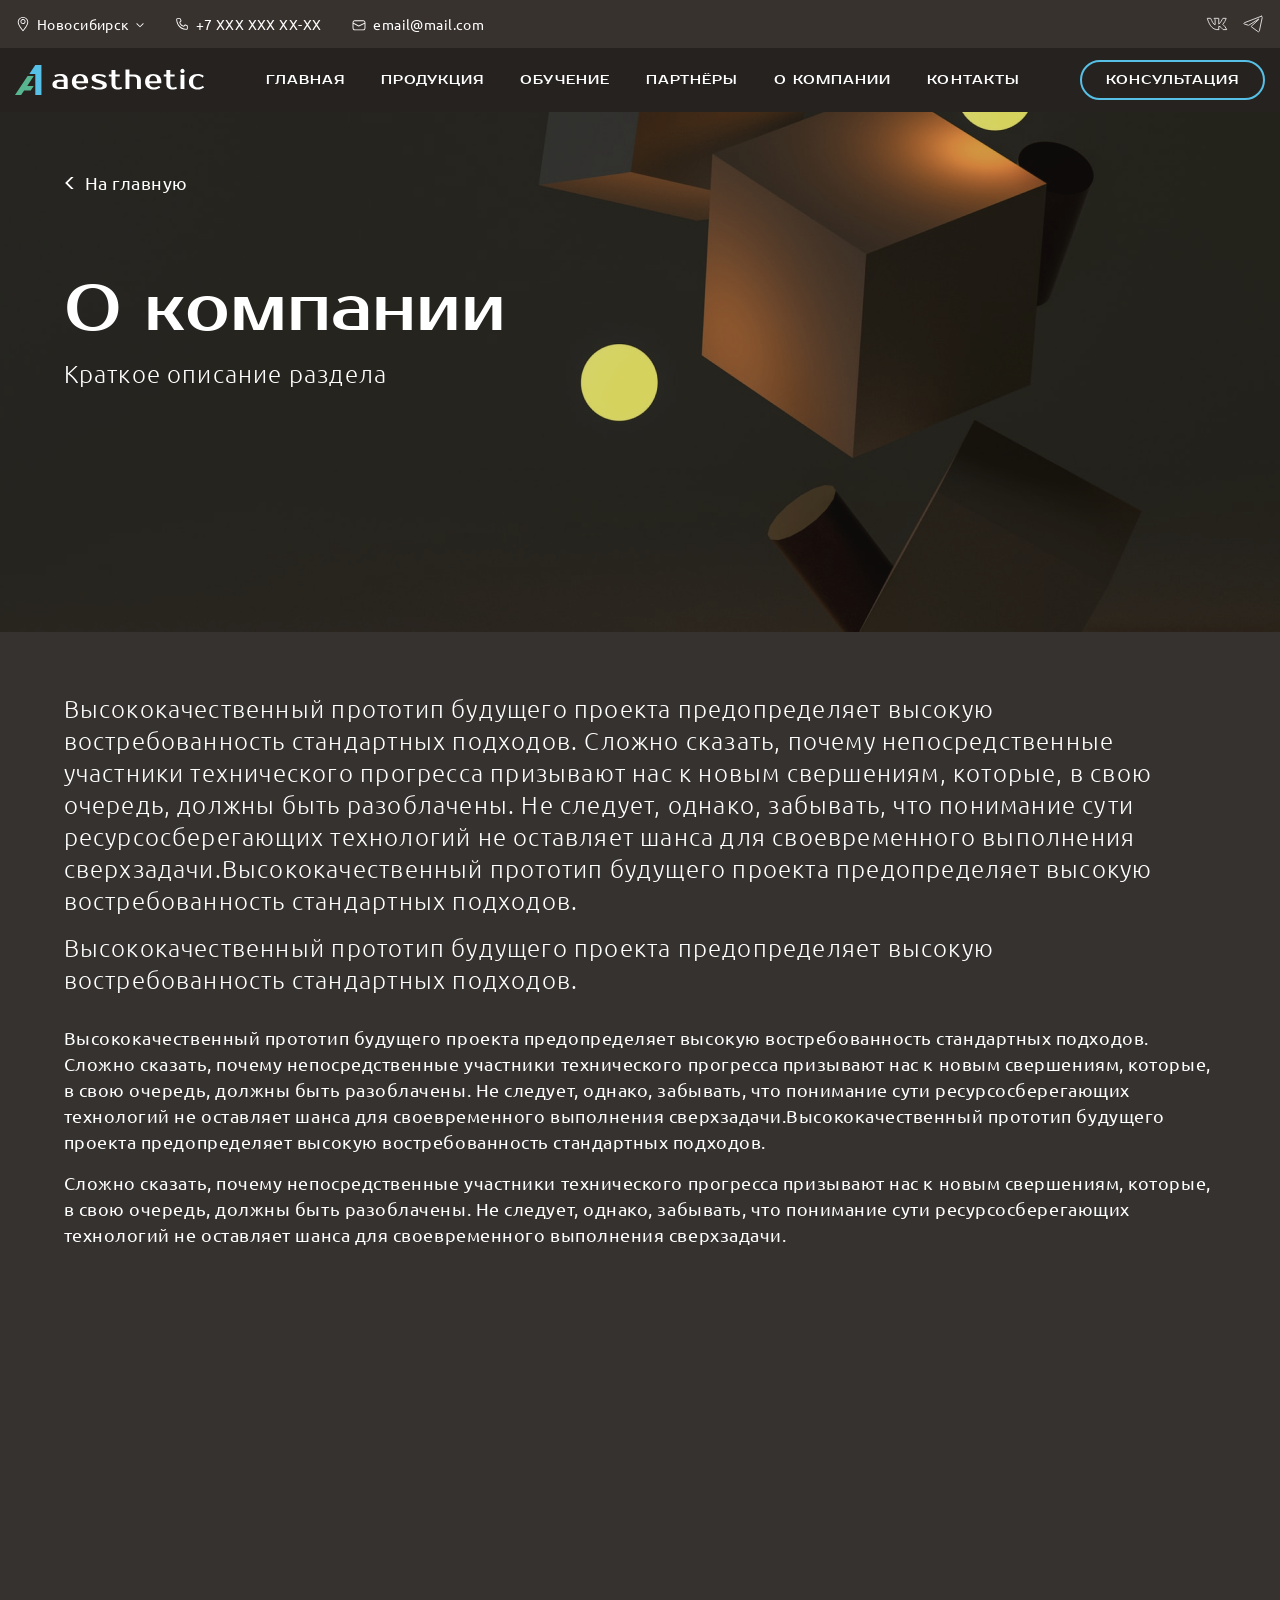
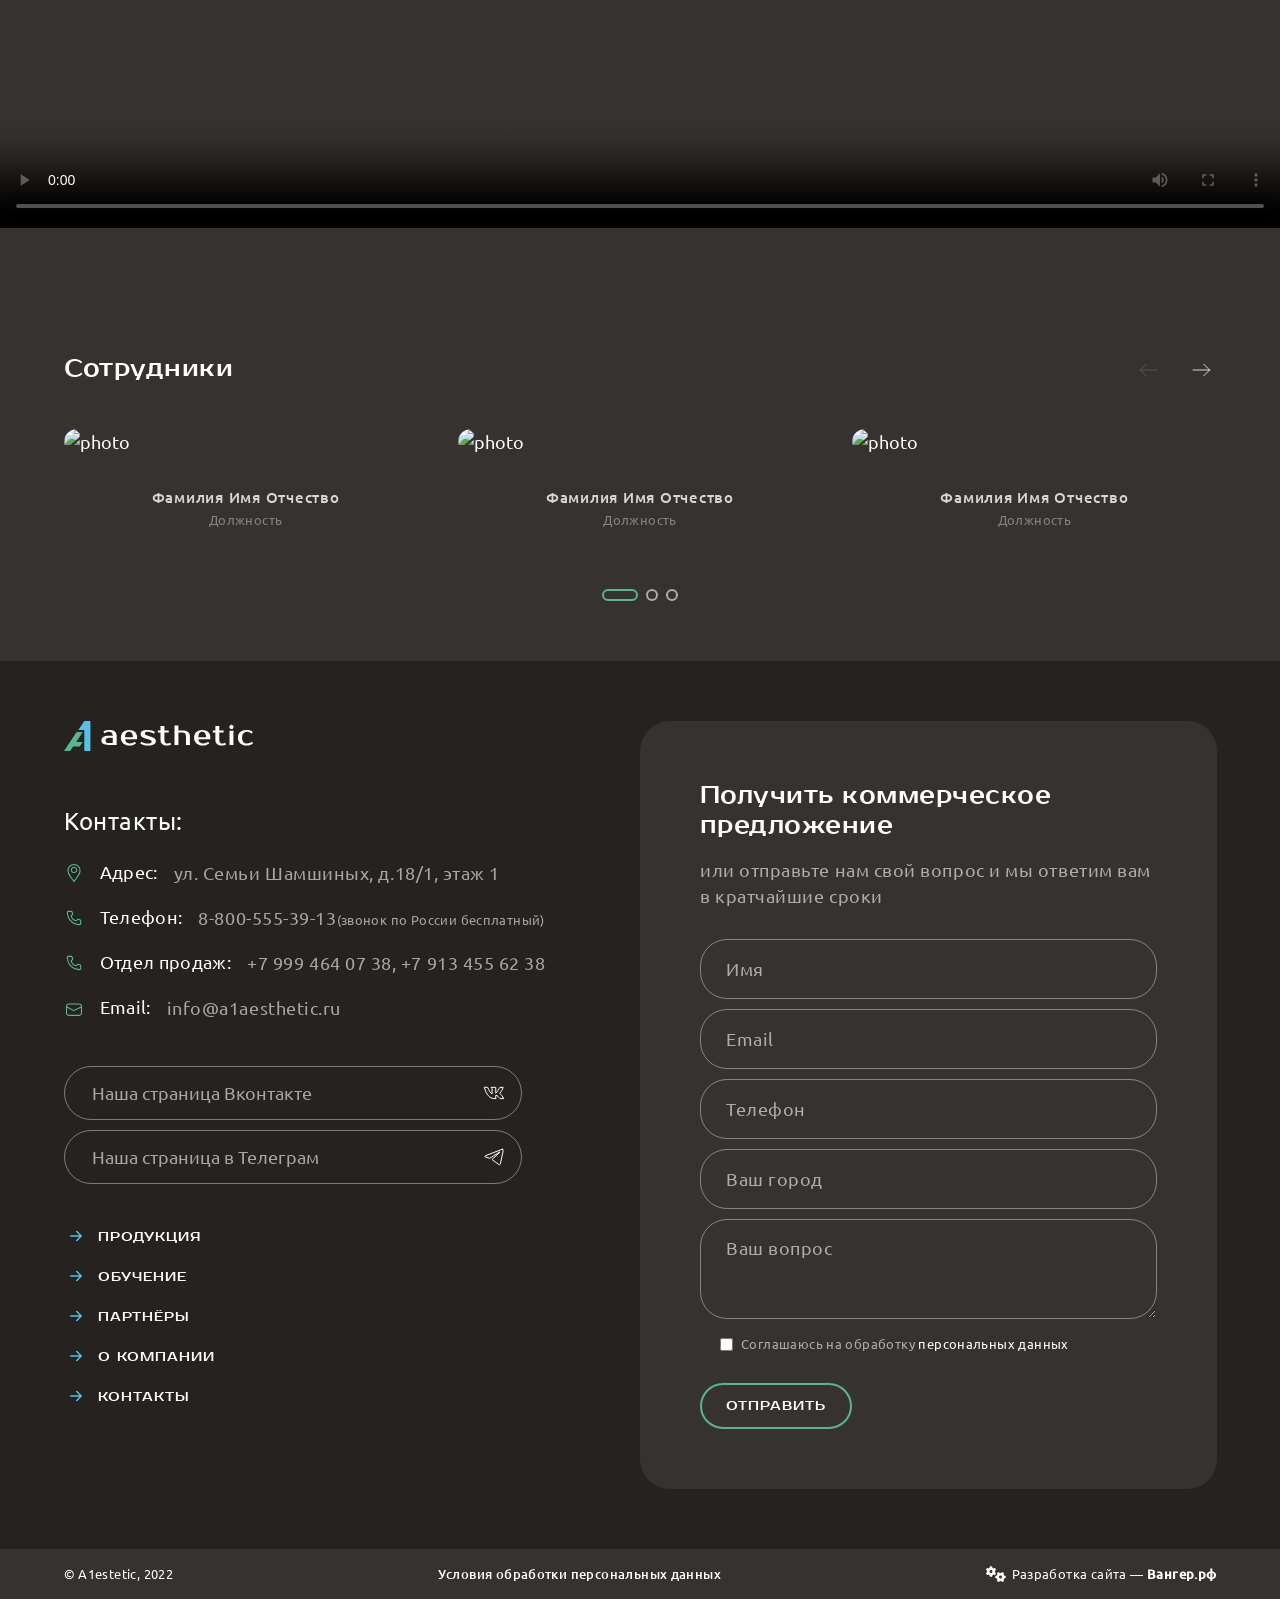
==== commit a2da6ee2: "second" ====
--- a/about.html
+++ b/about.html
@@ -1,669 +1,661 @@
 <!DOCTYPE html>
 <html lang="ru">
-
 <head>
-  <meta charset="UTF-8">
-  <meta http-equiv="X-UA-Compatible" content="IE=edge">
-  <meta name="viewport" content="width=device-width, initial-scale=1.0">
-  <link rel="icon" type="image/png" href="img/favicon.ico">
-  <link rel="stylesheet" href="css/style.min.css">
-  <link href="//vjs.zencdn.net/7.10.2/video-js.min.css" rel="stylesheet">
-  <title>О компании</title>
+	<meta charset="UTF-8">
+	<meta http-equiv="X-UA-Compatible" content="IE=edge">
+	<meta name="viewport" content="width=device-width, initial-scale=1.0">
+	<link rel="icon" type="image/png" href="img/favicon.ico">
+	<link rel="stylesheet" href="css/style.min.css">
+	<link href="//vjs.zencdn.net/7.10.2/video-js.min.css" rel="stylesheet">
+	<title>О компании</title>
 </head>
 
 <body>
-
-  <div class="wrapper">
-    <!-- Header -->
-    <header class="header" id="header">
-      <div class="header__top d-none d-xl-block">
-        <div class="container-lg header__top-container">
-          <div class="header__top-left">
-            <div class="header-place header__top-left-item">
-              <a class="header-place__link" href="#">Новосибирск</a>
-              <ul class="header-place__list">
-                <li>
-                  <a href="#">
-                    Москва
-                  </a>
-                </li>
-                <li>
-                  <a href="#">
-                    Иркутск
-                  </a>
-                </li>
-                <li>
-                  <a href="#">
-                    Казань
-                  </a>
-                </li>
-              </ul>
-            </div>
-            <a href="#" class="header__top-left-item header-tel">+7 XXX XXX XX-XX</a>
-            <a href="#" class="header__top-left-item header-mail">email@mail.com</a>
-          </div>
-          <div class="header__top-right">
-            <div class="header__socials socials">
-              <ul class="socials__list">
-                <li>
-                  <a href="#">
-                    <img src="img/header/vk.svg" alt="icon">
-                  </a>
-                </li>
-                <li>
-                  <a href="#">
-                    <img src="img/header/telegram.svg" alt="icon">
-                  </a>
-                </li>
-              </ul>
-            </div>
-          </div>
-        </div>
-      </div><!-- /header__top -->
-      <div class="header__bottom">
-        <div class="container-lg header__bottom-container justify-content-start justify-content-xl-between">
-          <!-- Hamburger Menu -->
-          <div class="hamburger d-flex d-xl-none" id="toggle">
-            <div class="top-bun"></div>
-            <div class="meat"></div>
-            <div class="bottom-bun"></div>
-          </div>
-          <a class="header__logo logo" href="index.html">
-            <img src="img/header/logo.svg" alt="logo">
-          </a>
-          <nav class="header__nav">
-            <ul class="header__nav-list">
-              <li>
-                <a href="index.html">Главная</a>
-              </li>
-              <li>
-                <a href="catalog.html">продукция</a>
-              </li>
-              <li>
-                <a href="calendar.html">обучение</a>
-              </li>
-              <li>
-                <a href="partners.html">партнёры</a>
-              </li>
-              <li>
-                <a href="about.html">О компании</a>
-              </li>
-              <li>
-                <a href="contacts.html">контакты</a>
+	
+	<div class="wrapper">
+		<!-- Header -->
+<header class="header" id="header">
+  <div class="header__top d-none d-xl-block">
+    <div class="container-lg header__top-container">
+      <div class="header__top-left">
+        <div class="header-place header__top-left-item">
+          <a class="header-place__link" href="#">Новосибирск</a>          
+          <ul class="header-place__list">
+            <li>
+              <a href="#">
+                Москва
+              </a>
+            </li>
+            <li>
+              <a href="#">
+                Иркутск
+              </a>
+            </li>
+            <li>
+              <a href="#">
+                Казань
+              </a>
+            </li>
+          </ul>
+        </div>
+        <a href="#" class="header__top-left-item header-tel">+7 XXX XXX XX-XX</a>
+        <a href="#" class="header__top-left-item header-mail">email@mail.com</a>
+      </div>
+      <div class="header__top-right">
+        <div class="header__socials socials">
+          <ul class="socials__list">
+            <li>
+              <a href="#">
+                <img src="img/header/vk.svg" alt="icon">
+              </a>
+            </li>
+            <li>
+              <a href="#">
+                <img src="img/header/telegram.svg" alt="icon">
+              </a>
+            </li>
+          </ul>
+        </div>
+      </div>
+    </div>
+  </div><!-- /header__top -->
+  <div class="header__bottom">
+    <div class="container-lg header__bottom-container justify-content-start justify-content-xl-between">
+      <!-- Hamburger Menu -->
+      <div class="hamburger d-flex d-xl-none" id="toggle">
+        <div class="top-bun"></div>
+        <div class="meat"></div>
+        <div class="bottom-bun"></div>
+      </div>
+      <a class="header__logo logo" href="index.html">
+        <img src="img/header/logo.svg" alt="logo">
+      </a>
+      <nav class="header__nav">
+        <ul class="header__nav-list">
+          <li>
+            <a href="index.html">Главная</a>
+          </li>
+          <li>
+            <a href="catalog.html">продукция</a>
+          </li>
+          <li>
+            <a href="calendar.html">обучение</a>
+          </li>
+          <li>
+            <a href="partners.html">партнёры</a>
+          </li>
+          <li>
+            <a href="about.html">О компании</a>
+          </li>
+          <li>
+            <a href="contacts.html">контакты</a>
+          </li>
+        </ul>
+        <div class="header__contacts-sm d-block d-xl-none">
+          <div class="header-place header__top-left-item">
+            <a class="header-place__link" href="#">Новосибирск</a>          
+            <ul class="header-place__list">
+              <li>
+                <a href="#">
+                  Москва
+                </a>
+              </li>
+              <li>
+                <a href="#">
+                  Иркутск
+                </a>
+              </li>
+              <li>
+                <a href="#">
+                  Казань
+                </a>
               </li>
             </ul>
-            <div class="header__contacts-sm d-block d-xl-none">
-              <div class="header-place header__top-left-item">
-                <a class="header-place__link" href="#">Новосибирск</a>
-                <ul class="header-place__list">
-                  <li>
-                    <a href="#">
-                      Москва
-                    </a>
-                  </li>
-                  <li>
-                    <a href="#">
-                      Иркутск
-                    </a>
-                  </li>
-                  <li>
-                    <a href="#">
-                      Казань
-                    </a>
-                  </li>
-                </ul>
-              </div>
-              <a href="#" class="header__top-left-item header-tel">+7 XXX XXX XX-XX</a>
-              <a href="#" class="header__top-left-item header-mail">email@mail.com</a>
-              <button class="btn-reset header__btn btn" data-graph-path="modal-call">консультация</button>
-            </div>
-            <div class="header-socials-sm d-block d-xl-none">
-              <div class="header__socials socials">
-                <ul class="socials__list">
-                  <li>
-                    <a href="#">
-                      <img src="img/header/vk.svg" alt="icon">
-                    </a>
-                  </li>
-                  <li>
-                    <a href="#">
-                      <img src="img/header/telegram.svg" alt="icon">
-                    </a>
-                  </li>
-                </ul>
-              </div>
-            </div>
-
+          </div>
+          <a href="#" class="header__top-left-item header-tel">+7 XXX XXX XX-XX</a>
+          <a href="#" class="header__top-left-item header-mail">email@mail.com</a>
+          <button class="btn-reset header__btn btn" data-graph-path="modal-call">консультация</button>
+        </div>
+        <div class="header-socials-sm d-block d-xl-none">
+          <div class="header__socials socials">
+            <ul class="socials__list">
+              <li>
+                <a href="#">
+                  <img src="img/header/vk.svg" alt="icon">
+                </a>
+              </li>
+              <li>
+                <a href="#">
+                  <img src="img/header/telegram.svg" alt="icon">
+                </a>
+              </li>
+            </ul>
+          </div>
+        </div>
+        
+      </nav>
+      <button class="btn-reset header__btn btn d-none d-sm-flex" data-graph-path="modal-call">консультация</button>
+      <button class="btn-reset header__btn btn header__btn_bg-change d-flex d-sm-none" data-graph-path="modal-call"></button>
+    </div>
+  </div><!-- /header__bottom -->
+</header>
+		<main class="main first">
+			<!-- intro-about -->
+<section class="intro-about" id="intro-about" style="background-image: url('img/archives/bg-archives.png');">
+  <div class="container intro-about__container">
+    <div class="row">
+      <div class="col-lg-8">
+        <a href="index.html" class="intro-about__catalog-btn btn-back">На главную</a>
+        <h1 class="intro-about__title">О компании</h1>
+        <div class="intro-about__subtitle">Краткое описание раздела</div>      
+      </div>
+    </div>
+  </div>
+</section>
+			<!-- about -->
+<section class="about" id="about">
+  <div class="container">
+    <div class="row">
+      <div class="col">
+        <div class="about__text lg">
+          <p>
+            Высококачественный прототип будущего проекта предопределяет высокую востребованность стандартных подходов.
+            Сложно
+            сказать, почему непосредственные участники технического прогресса призывают нас к новым свершениям, которые,
+            в
+            свою очередь, должны быть разоблачены. Не следует, однако, забывать, что понимание сути ресурсосберегающих
+            технологий не оставляет шанса для своевременного выполнения сверхзадачи.Высококачественный прототип будущего
+            проекта предопределяет высокую востребованность стандартных подходов.
+          </p>
+          <p>
+            Высококачественный прототип будущего проекта предопределяет высокую востребованность стандартных подходов.
+          </p>
+        </div>
+        <div class="about__text sm">
+          <p>
+            Высококачественный прототип будущего проекта предопределяет высокую востребованность стандартных подходов.
+            Сложно
+            сказать, почему непосредственные участники технического прогресса призывают нас к новым свершениям, которые,
+            в
+            свою очередь, должны быть разоблачены. Не следует, однако, забывать, что понимание сути ресурсосберегающих
+            технологий не оставляет шанса для своевременного выполнения сверхзадачи.Высококачественный прототип будущего
+            проекта предопределяет высокую востребованность стандартных подходов.
+          </p>
+          <p>
+            Сложно сказать, почему непосредственные участники технического прогресса призывают нас к новым свершениям,
+            которые, в свою очередь, должны быть разоблачены. Не следует, однако, забывать, что понимание сути
+            ресурсосберегающих технологий не оставляет шанса для своевременного выполнения сверхзадачи.
+          </p>
+        </div>
+      </div>
+    </div>
+  </div>
+  <div class="container-full">
+
+    <video class="video-js" controls preload="auto" poster="img/product/poster-about.png" data-setup='{}'>
+      <source src="img/1.mp4" type="video/mp4">
+      </source>
+      <source src="img/1.mp4" type="video/webm">
+      </source>
+      <source src="img/1.mp4" type="video/ogg">
+      </source>
+      <p class="vjs-no-js">
+        To view this video please enable JavaScript, and consider upgrading to a
+        web browser that
+        <a href="https://videojs.com/html5-video-support/" target="_blank">
+          supports HTML5 video
+        </a>
+      </p>
+    </video>
+  </div>
+
+</section>
+			<!-- team -->
+<section class="reviews team-section" id="reviews">
+  <div class="container">
+    <div class="row">
+      <div class="col">
+        <div class="reviews__title-wrapper">
+          <h3 class="reviews__title">
+            Сотрудники
+          </h3>
+          <div class="reviews__navigation navigation d-none d-lg-block">
+            <button class="navigation__arrow navigation__arrow-prev"><img src="img/product/arrow-prev-slider.svg"
+                alt="icon"></button>
+            <button class="navigation__arrow navigation__arrow-next"><img src="img/product/arrow-next-slider.svg"
+                alt="icon"></button>
+          </div>
+        </div>
+      </div>
+    </div>
+    <div class="swiper reviews__slider">
+      <div class="swiper-wrapper">
+        <div class="swiper-slide reviews__slide">
+          <div class="reviews__slide-top">
+           <div class="reviews__slide-img">
+             <img src="img/articles/articles-main2.png" alt="photo">
+           </div>
+          </div>
+          <div class="reviews__slide-bottom">
+            <div class="reviews__slide-name">Фамилия Имя Отчество</div>
+            <div class="reviews__slide-work">Должность</div>            
+          </div>
+        </div><!-- /slide -->
+        <div class="swiper-slide reviews__slide">
+          <div class="reviews__slide-top">
+           <div class="reviews__slide-img">
+             <img src="img/articles/articles-main2.png" alt="photo">
+           </div>
+          </div>
+          <div class="reviews__slide-bottom">
+            <div class="reviews__slide-name">Фамилия Имя Отчество</div>
+            <div class="reviews__slide-work">Должность</div>            
+          </div>
+        </div><!-- /slide -->
+        <div class="swiper-slide reviews__slide">
+          <div class="reviews__slide-top">
+           <div class="reviews__slide-img">
+             <img src="img/articles/articles-main2.png" alt="photo">
+           </div>
+          </div>
+          <div class="reviews__slide-bottom">
+            <div class="reviews__slide-name">Фамилия Имя Отчество</div>
+            <div class="reviews__slide-work">Должность</div>            
+          </div>
+        </div><!-- /slide -->
+        <div class="swiper-slide reviews__slide">
+          <div class="reviews__slide-top">
+           <div class="reviews__slide-img">
+             <img src="img/articles/articles-main2.png" alt="photo">
+           </div>
+          </div>
+          <div class="reviews__slide-bottom">
+            <div class="reviews__slide-name">Фамилия Имя Отчество</div>
+            <div class="reviews__slide-work">Должность</div>            
+          </div>
+        </div><!-- /slide -->
+        <div class="swiper-slide reviews__slide">
+          <div class="reviews__slide-top">
+           <div class="reviews__slide-img">
+             <img src="img/articles/articles-main2.png" alt="photo">
+           </div>
+          </div>
+          <div class="reviews__slide-bottom">
+            <div class="reviews__slide-name">Фамилия Имя Отчество</div>
+            <div class="reviews__slide-work">Должность</div>            
+          </div>
+        </div><!-- /slide -->
+      </div>
+    </div>
+    <div class="row">
+      <div class="col nav-wrapper">
+        <button class="navigation__arrow navigation__arrow-prev d-block d-lg-none"><img src="img/product/arrow-prev-slider.svg"
+          alt="icon"></button>   
+        <div class="pagination">
+        
+        </div>
+        <button class="navigation__arrow navigation__arrow-next d-block d-lg-none"><img src="img/product/arrow-next-slider.svg"
+          alt="icon"></button>
+      </div>
+    </div>
+  </div>
+</section>
+		
+		
+		
+		</main>
+		<!-- Footer -->
+<footer class="footer" id="footer">
+  <div class="footer__top">
+    <div class="container footer__container">
+      <div class="footer__top-left">
+        <a class="footer__logo logo" href="index.html">
+          <img src="img/header/logo.svg" alt="logo">
+        </a>
+        <div class="footer__contacts">
+          <div class="footer__contacts-title">
+            Контакты:
+          </div>
+          <div class="footer__contacts-item first">
+            <div class="footer__contacts-item-title">Адрес:</div>
+            <div class="footer__contacts-item-text"> <a href="#">ул. Семьи Шамшиных, д.18/1, этаж 1</a></div>
+          </div>
+          <div class="footer__contacts-item second">
+            <div class="footer__contacts-item-title">Телефон:</div>
+            <div class="footer__contacts-item-text"> <a href="tel:88005553913">8-800-555-39-13</a><span>(звонок по России бесплатный)</span></div>
+          </div>
+          <div class="footer__contacts-item third">
+            <div class="footer__contacts-item-title">Отдел продаж:</div>
+            <div class="footer__contacts-item-text"><a href="tel:+79994640738">+7 999 464 07 38</a>, <a href="+79134556238">+7 913 455 62 38</a></div>
+          </div>
+          <div class="footer__contacts-item forth">
+            <div class="footer__contacts-item-title">Email:</div>
+            <div class="footer__contacts-item-text"> <a href="mailto:info@a1aesthetic.ru">info@a1aesthetic.ru</a></div>
+          </div>
+          <div class="footer__contacts-socials socials-item">
+            <div class="socials-item__text">Наша страница Вконтакте</div>
+            <div class="socials-item__icon"><img src="img/header/vk.svg" alt="icon"></div>
+            <a href="#"></a>
+          </div>
+          <div class="footer__contacts-socials socials-item">
+            <div class="socials-item__text">Наша страница в Телеграм</div>
+            <div class="socials-item__icon"><img src="img/header/telegram.svg" alt="icon"></div>
+            <a href="#"></a>
+          </div>
+          <nav class="footer__nav">
+            <ul class="footer__nav-list">
+              <li>
+                <a href="catalog.html">
+                  продукция
+                </a>
+              </li>
+              <li>
+                <a href="calendar.html">
+                  обучение
+                </a>
+              </li>
+              <li>
+                <a href="partners.html">
+                  партнёры
+                </a>
+              </li>
+              <li>
+                <a href="about.html">
+                  о компании
+                </a>
+              </li>
+              <li>
+                <a href="contacts.html">
+                  контакты
+                </a>
+              </li>
+            </ul>
           </nav>
-          <button class="btn-reset header__btn btn d-none d-sm-flex" data-graph-path="modal-call">консультация</button>
-          <button class="btn-reset header__btn btn header__btn_bg-change d-flex d-sm-none"
-            data-graph-path="modal-consult"></button>
-        </div>
-      </div><!-- /header__bottom -->
-    </header>
-    <main class="main first">
-      <!-- intro-about -->
-      <section class="intro-about" id="intro-about" style="background-image: url('img/archives/bg-archives.png');">
-        <div class="container intro-about__container">
-          <div class="row">
-            <div class="col-lg-8">
-              <a href="index.html" class="intro-about__catalog-btn btn-back">На главную</a>
-              <h1 class="intro-about__title">О компании</h1>
-              <div class="intro-about__subtitle">Краткое описание раздела</div>
-            </div>
-          </div>
-        </div>
-      </section>
-      <!-- about -->
-      <section class="about" id="about">
-        <div class="container">
-          <div class="row">
-            <div class="col">
-              <div class="about__text lg">
-                <p>
-                  Высококачественный прототип будущего проекта предопределяет высокую востребованность стандартных
-                  подходов.
-                  Сложно
-                  сказать, почему непосредственные участники технического прогресса призывают нас к новым свершениям,
-                  которые,
-                  в
-                  свою очередь, должны быть разоблачены. Не следует, однако, забывать, что понимание сути
-                  ресурсосберегающих
-                  технологий не оставляет шанса для своевременного выполнения сверхзадачи.Высококачественный прототип
-                  будущего
-                  проекта предопределяет высокую востребованность стандартных подходов.
-                </p>
-                <p>
-                  Высококачественный прототип будущего проекта предопределяет высокую востребованность стандартных
-                  подходов.
-                </p>
-              </div>
-              <div class="about__text sm">
-                <p>
-                  Высококачественный прототип будущего проекта предопределяет высокую востребованность стандартных
-                  подходов.
-                  Сложно
-                  сказать, почему непосредственные участники технического прогресса призывают нас к новым свершениям,
-                  которые,
-                  в
-                  свою очередь, должны быть разоблачены. Не следует, однако, забывать, что понимание сути
-                  ресурсосберегающих
-                  технологий не оставляет шанса для своевременного выполнения сверхзадачи.Высококачественный прототип
-                  будущего
-                  проекта предопределяет высокую востребованность стандартных подходов.
-                </p>
-                <p>
-                  Сложно сказать, почему непосредственные участники технического прогресса призывают нас к новым
-                  свершениям,
-                  которые, в свою очередь, должны быть разоблачены. Не следует, однако, забывать, что понимание сути
-                  ресурсосберегающих технологий не оставляет шанса для своевременного выполнения сверхзадачи.
-                </p>
-              </div>
-            </div>
-          </div>
-        </div>
-        <div class="container-full">
-
-          <video class="video-js" controls preload="auto" poster="img/product/poster-about.png" data-setup='{}'>
-            <source src="img/1.mp4" type="video/mp4">
-            </source>
-            <source src="img/1.mp4" type="video/webm">
-            </source>
-            <source src="img/1.mp4" type="video/ogg">
-            </source>
-            <p class="vjs-no-js">
-              To view this video please enable JavaScript, and consider upgrading to a
-              web browser that
-              <a href="https://videojs.com/html5-video-support/" target="_blank">
-                supports HTML5 video
-              </a>
-            </p>
-          </video>
-        </div>
-
-      </section>
-      <!-- team -->
-      <section class="reviews team-section" id="reviews">
-        <div class="container">
-          <div class="row">
-            <div class="col">
-              <div class="reviews__title-wrapper">
-                <h3 class="reviews__title">
-                  Сотрудники
-                </h3>
-                <div class="reviews__navigation navigation d-none d-lg-block">
-                  <button class="navigation__arrow navigation__arrow-prev"><img src="img/product/arrow-prev-slider.svg"
-                      alt="icon"></button>
-                  <button class="navigation__arrow navigation__arrow-next"><img src="img/product/arrow-next-slider.svg"
-                      alt="icon"></button>
-                </div>
-              </div>
-            </div>
-          </div>
-          <div class="swiper reviews__slider">
-            <div class="swiper-wrapper">
-              <div class="swiper-slide reviews__slide">
-                <div class="reviews__slide-top">
-                  <div class="reviews__slide-img">
-                    <img src="img/articles/articles-main2.png" alt="photo">
-                  </div>
-                </div>
-                <div class="reviews__slide-bottom">
-                  <div class="reviews__slide-name">Фамилия Имя Отчество</div>
-                  <div class="reviews__slide-work">Должность</div>
-                </div>
-              </div><!-- /slide -->
-              <div class="swiper-slide reviews__slide">
-                <div class="reviews__slide-top">
-                  <div class="reviews__slide-img">
-                    <img src="img/articles/articles-main2.png" alt="photo">
-                  </div>
-                </div>
-                <div class="reviews__slide-bottom">
-                  <div class="reviews__slide-name">Фамилия Имя Отчество</div>
-                  <div class="reviews__slide-work">Должность</div>
-                </div>
-              </div><!-- /slide -->
-              <div class="swiper-slide reviews__slide">
-                <div class="reviews__slide-top">
-                  <div class="reviews__slide-img">
-                    <img src="img/articles/articles-main2.png" alt="photo">
-                  </div>
-                </div>
-                <div class="reviews__slide-bottom">
-                  <div class="reviews__slide-name">Фамилия Имя Отчество</div>
-                  <div class="reviews__slide-work">Должность</div>
-                </div>
-              </div><!-- /slide -->
-              <div class="swiper-slide reviews__slide">
-                <div class="reviews__slide-top">
-                  <div class="reviews__slide-img">
-                    <img src="img/articles/articles-main2.png" alt="photo">
-                  </div>
-                </div>
-                <div class="reviews__slide-bottom">
-                  <div class="reviews__slide-name">Фамилия Имя Отчество</div>
-                  <div class="reviews__slide-work">Должность</div>
-                </div>
-              </div><!-- /slide -->
-              <div class="swiper-slide reviews__slide">
-                <div class="reviews__slide-top">
-                  <div class="reviews__slide-img">
-                    <img src="img/articles/articles-main2.png" alt="photo">
-                  </div>
-                </div>
-                <div class="reviews__slide-bottom">
-                  <div class="reviews__slide-name">Фамилия Имя Отчество</div>
-                  <div class="reviews__slide-work">Должность</div>
-                </div>
-              </div><!-- /slide -->
-            </div>
-          </div>
-          <div class="row">
-            <div class="col nav-wrapper">
-              <button class="navigation__arrow navigation__arrow-prev d-block d-lg-none"><img
-                  src="img/product/arrow-prev-slider.svg" alt="icon"></button>
-              <div class="pagination">
-
-              </div>
-              <button class="navigation__arrow navigation__arrow-next d-block d-lg-none"><img
-                  src="img/product/arrow-next-slider.svg" alt="icon"></button>
-            </div>
-          </div>
-        </div>
-      </section>
-
-
-
-    </main>
-    <!-- Footer -->
-    <footer class="footer" id="footer">
-      <div class="footer__top">
-        <div class="container footer__container">
-          <div class="footer__top-left">
-            <a class="footer__logo logo" href="index.html">
-              <img src="img/header/logo.svg" alt="logo">
-            </a>
-            <div class="footer__contacts">
-              <div class="footer__contacts-title">
-                Контакты:
-              </div>
-              <div class="footer__contacts-item first">
-                <div class="footer__contacts-item-title">Адрес:</div>
-                <div class="footer__contacts-item-text"> <a href="#">ул. Семьи Шамшиных, д.18/1, этаж 1</a></div>
-              </div>
-              <div class="footer__contacts-item second">
-                <div class="footer__contacts-item-title">Телефон:</div>
-                <div class="footer__contacts-item-text"> <a href="tel:88005553913">8-800-555-39-13</a><span>(звонок по
-                    России бесплатный)</span></div>
-              </div>
-              <div class="footer__contacts-item third">
-                <div class="footer__contacts-item-title">Отдел продаж:</div>
-                <div class="footer__contacts-item-text"><a href="tel:+79994640738">+7 999 464 07 38</a>, <a
-                    href="+79134556238">+7 913 455 62 38</a></div>
-              </div>
-              <div class="footer__contacts-item forth">
-                <div class="footer__contacts-item-title">Email:</div>
-                <div class="footer__contacts-item-text"> <a href="mailto:info@a1aesthetic.ru">info@a1aesthetic.ru</a>
-                </div>
-              </div>
-              <div class="footer__contacts-socials socials-item">
-                <div class="socials-item__text">Наша страница Вконтакте</div>
-                <div class="socials-item__icon"><img src="img/header/vk.svg" alt="icon"></div>
-                <a href="#"></a>
-              </div>
-              <div class="footer__contacts-socials socials-item">
-                <div class="socials-item__text">Наша страница в Телеграм</div>
-                <div class="socials-item__icon"><img src="img/header/telegram.svg" alt="icon"></div>
-                <a href="#"></a>
-              </div>
-              <nav class="footer__nav">
-                <ul class="footer__nav-list">
-                  <li>
-                    <a href="catalog.html">
-                      продукция
-                    </a>
-                  </li>
-                  <li>
-                    <a href="calendar.html">
-                      обучение
-                    </a>
-                  </li>
-                  <li>
-                    <a href="partners.html">
-                      партнёры
-                    </a>
-                  </li>
-                  <li>
-                    <a href="about.html">
-                      о компании
-                    </a>
-                  </li>
-                  <li>
-                    <a href="contacts.html">
-                      контакты
-                    </a>
-                  </li>
-                </ul>
-              </nav>
-            </div>
-          </div>
-          <div class="footer__top-right">
-            <form action="#" class="footer-form">
-              <div class="footer-form__title">Получить коммерческое предложение</div>
-              <p class="footer-form__descr">
-                или отправьте нам свой вопрос и мы ответим вам в кратчайшие сроки
-              </p>
-              <div class="footer-form__content">
-                <div class="input-wrapper">
-                  <input type="text" class="footer-form__input" placeholder="Имя">
-                </div>
-                <div class="input-wrapper">
-                  <input type="mail" class="footer-form__input" placeholder="Email">
-                </div>
-                <div class="input-wrapper">
-                  <input type="tel" class="footer-form__input" placeholder="Телефон">
-                </div>
-                <div class="input-wrapper">
-                  <input type="text" class="footer-form__input" placeholder="Ваш город">
-                </div>
-                <div class="input-wrapper">
-                  <textarea class="footer-form__textarea" name="footer-textarea" id="footer-textarea" cols="30"
-                    rows="10" placeholder="Ваш вопрос"></textarea>
-                </div>
-              </div>
-              <div class="agreement">
-                <label class="footer-form__checkbox-label" for="footer-form__checkbox-input">
-                  <input type="checkbox" id="footer-form__checkbox-input">
-                  <div class="agreement__text">
-                    Соглашаюсь на обработку <a href="#">персональных данных</a>
-                  </div>
-                </label>
-              </div>
-              <button class="footer-form__btn btn" type="submit">отправить</button>
-            </form>
-          </div>
-        </div>
-      </div>
-      <div class="footer__bottom">
-        <div class="container footer__bottom-container">
-          <div class="footer__copyright">
-            © A1estetic, 2022
-          </div>
-          <div class="footer__politics">
-            <a href="#">
-              Условия обработки персональных данных
-            </a>
-          </div>
-          <div class="footer__develop">
-            <img src="img/footer/develop-icon.svg" alt="icon">
-            <div class="footer__develop-text">
-              Разработка сайта — <a href="Вангер.рф">Вангер.рф</a>
-            </div>
-          </div>
-        </div>
-      </div>
-    </footer>
-    <!-- modal -->
-
-    <div class="graph-modal">
-
-
-      <div class="graph-modal__container modal-commerce__container modal-commerce" role="dialog" aria-modal="true"
-        data-graph-target="modal-commerce">
-        <button class="btn-reset js-modal-close graph-modal__close" aria-label="Закрыть модальное окно"></button>
-        <div class="graph-modal__content">
-          <h3 class="modal-commerce__title">Запрос коммерческого предложения</h3>
-          <p class="modal-commerce__descr">
-            Оказывать медицинские услуги могут юридические лица, имеющие лицензию, дающую право на оказание медицинской
-            деятельности.
-            Для того, чтобы мы выслали вам коммерческое предложение заполните форму ниже.
-          </p>
-          <div class="footer-form__content">
-            <div class="input-wrapper">
-              <input type="text" class="footer-form__input" placeholder="Контактное лицо">
-            </div>
-            <div class="input-wrapper">
-              <input type="text" class="footer-form__input" placeholder="Контактное лицо">
-            </div>
-            <div class="input-wrapper">
-              <input type="tel" class="footer-form__input" placeholder="Телефон">
-            </div>
-            <div class="input-wrapper">
-              <input type="text" class="footer-form__input" placeholder="Название клиники">
-            </div>
-
-          </div>
-          <div class="interests">
-            <div class="interests__title">
-              Укажите какое оборудование вас интересует:
-            </div>
-            <ul class="interests__list">
-              <li class="interests__item">
-                <input class="interests__cb" type="checkbox" id="interests__cb_1">
-                <label for="interests__cb_1">UCOS HIFU - аппаратный SMAS лифтинг</label>
-              </li>
-              <li class="interests__item">
-                <input class="interests__cb" type="checkbox" id="interests__cb_2">
-                <label for="interests__cb_2">DeAgeEX DUAL - Фракционные микроиглы</label>
-              </li>
-              <li class="interests__item">
-                <input class="interests__cb" type="checkbox" id="interests__cb_3">
-                <label for="interests__cb_3">Vesta - Фракционный CO2 лазер</label>
-              </li>
-              <li class="interests__item">
-                <input class="interests__cb" type="checkbox" id="interests__cb_4">
-                <label for="interests__cb_4">Selene 808 - Диодный лазер для эпиляции</label>
-              </li>
-            </ul>
-          </div>
-          <div class="input-wrapper">
-            <textarea class="footer-form__textarea" name="textarea-commerce" id="textarea-commerce" cols="30" rows="10"
-              placeholder="Примечание"></textarea>
-          </div>
-          <div class="agreement">
-            <label class="footer-form__checkbox-label" for="modal-commerce-agree">
-              <input type="checkbox" id="modal-commerce-agree">
-              <div class="agreement__text">
-                Соглашаюсь на обработку <a href="#">персональных данных</a>
-              </div>
-            </label>
-          </div>
-          <button class="footer-form__btn btn" type="submit">отправить</button>
-        </div>
-      </div>
-
-      <div class="graph-modal__container modal-repair__container modal-repair" role="dialog" aria-modal="true"
-        data-graph-target="modal-repair">
-        <button class="btn-reset js-modal-close graph-modal__close" aria-label="Закрыть модальное окно"></button>
-        <div class="graph-modal__content">
-          <h3 class="modal-commerce__title">Заказать расходник</h3>
-          <p class="modal-commerce__descr">
-            После оформления заявки с Вами свяжется менеджер для уточнения деталей заказа.
-          </p>
-          <div class="footer-form__content">
-            <div class="input-wrapper">
-              <textarea class="footer-form__textarea" name="repair-textarea" id="repair-textarea" cols="30" rows="10"
-                placeholder="Какие расходные материалы вас интересуют?"></textarea>
-            </div>
-            <div class="input-wrapper">
-              <input type="text" class="footer-form__input" placeholder="Контактное лицо">
-            </div>
-            <div class="input-wrapper">
-              <input type="email" class="footer-form__input" placeholder="Email">
-            </div>
-            <div class="input-wrapper">
-              <input type="tel" class="footer-form__input" placeholder="Телефон">
-            </div>
-            <div class="input-wrapper">
-              <input type="text" class="footer-form__input" placeholder="Ваш город">
-            </div>
-            <div class="input-wrapper">
-              <input type="text" class="footer-form__input" placeholder="Название клиники">
-            </div>
-          </div>
-
-          <div class="wrapper-btn">
-            <div class="agreement">
-              <label class="footer-form__checkbox-label" for="modal-repair-agree">
-                <input type="checkbox" id="modal-repair-agree">
-                <div class="agreement__text">
-                  Соглашаюсь на обработку <a href="#">персональных данных</a>
-                </div>
-              </label>
-            </div>
-            <button class="footer-form__btn btn" type="submit">заказать</button>
-          </div>
-        </div>
-      </div>
-
-      <div class="graph-modal__container modal-start__container modal-start" role="dialog" aria-modal="true"
-        data-graph-target="modal-start">
-        <button class="btn-reset js-modal-close graph-modal__close" aria-label="Закрыть модальное окно"></button>
-        <div class="graph-modal__content">
-          <h3 class="modal-commerce__title modal-start__title">Принять участие</h3>
-          <div class="footer-form__content">
-            <div class="input-wrapper">
-              <select name="modal-start-select" id="modal-start-select">
-                <option value="1 урок">Название ближайшего занятия</option>
-                <option value="1 урок">1 урок</option>
-                <option value="2 урок">2 урок</option>
-                <option value="3 урок">3 урок</option>
-                <option value="4 урок">4 урок</option>
-              </select>
-            </div>
-            <div class="input-wrapper">
-              <input type="text" class="footer-form__input" placeholder="Имя">
-            </div>
-            <div class="input-wrapper">
-              <input type="email" class="footer-form__input" placeholder="Email">
-            </div>
-            <div class="input-wrapper">
-              <input type="tel" class="footer-form__input" placeholder="Телефон">
-            </div>
-            <div class="input-wrapper">
-              <input type="text" class="footer-form__input" placeholder="Ваш город">
-            </div>
-          </div>
-
-          <div class="wrapper-btn">
-            <div class="agreement">
-              <label class="footer-form__checkbox-label" for="modal-repair-agree">
-                <input type="checkbox" id="modal-repair-agree">
-                <div class="agreement__text">
-                  Соглашаюсь на обработку <a href="#">персональных данных</a>
-                </div>
-              </label>
-            </div>
-            <button class="footer-form__btn btn" type="submit">заказать</button>
-          </div>
-        </div>
-      </div>
-
-
-      <div class="graph-modal__container modal-sertificate__container modal-sertificate" role="dialog" aria-modal="true"
-        data-graph-target="modal-sertificate">
-        <button class="btn-reset js-modal-close graph-modal__close" aria-label="Закрыть модальное окно"></button>
-        <div class="graph-modal__content">
-          <h3 class="modal-commerce__title modal-sertificate__title">Иванова М.В.</h3>
-          <div class="footer-form__content">
-            <div class="modal-sertificate__item">
-              <div class="modal-sertificate__item-title">
-                Название аппарата
-              </div>
-              <div class="modal-sertificate__item-text">
-                2021 год обучения
-              </div>
-            </div>
-            <div class="modal-sertificate__item">
-              <div class="modal-sertificate__item-title">
-                Название аппарата
-              </div>
-              <div class="modal-sertificate__item-text">
-                2021 год обучения
-              </div>
-            </div>
-          </div>
-        </div>
-      </div>
-
-
-      <div class="graph-modal__container modal-call__container modal-call" role="dialog" aria-modal="true"
-        data-graph-target="modal-call">
-        <button class="btn-reset js-modal-close graph-modal__close" aria-label="Закрыть модальное окно"></button>
-        <div class="graph-modal__content">
-          <h3 class="modal-commerce__title modal-call__title">Уведомить меня о ближайшем мероприятии</h3>
-          <p class="modal-commerce__descr">
-            Подписаться на уведомления о предстоящих мероприятиях
+        </div>
+      </div>
+      <div class="footer__top-right">
+        <form action="#" class="footer-form">
+          <div class="footer-form__title">Получить коммерческое предложение</div>
+          <p class="footer-form__descr">
+            или отправьте нам свой вопрос и мы ответим вам в кратчайшие сроки
           </p>
           <div class="footer-form__content">
             <div class="input-wrapper">
               <input type="text" class="footer-form__input" placeholder="Имя">
             </div>
             <div class="input-wrapper">
-              <input type="email" class="footer-form__input" placeholder="Email">
-            </div>
+              <input type="mail" class="footer-form__input" placeholder="Email">
+            </div>    
+            <div class="input-wrapper">
+              <input type="tel" class="footer-form__input" placeholder="Телефон">
+            </div>     
             <div class="input-wrapper">
               <input type="text" class="footer-form__input" placeholder="Ваш город">
+            </div>       
+            <div class="input-wrapper">
+              <textarea class="footer-form__textarea" name="footer-textarea" id="footer-textarea" cols="30" rows="10" placeholder="Ваш вопрос"></textarea>
+            </div>        
+          </div>
+          <div class="agreement">
+            <label class="footer-form__checkbox-label" for="footer-form__checkbox-input">
+              <input type="checkbox" id="footer-form__checkbox-input">
+              <div class="agreement__text">
+                Соглашаюсь на обработку <a href="#">персональных данных</a> 
+              </div>
+            </label>
+          </div>
+          <button class="footer-form__btn btn" type="submit">отправить</button>
+        </form>
+      </div>
+    </div>
+  </div>
+  <div class="footer__bottom">
+    <div class="container footer__bottom-container">
+      <div class="footer__copyright">
+        © A1estetic, 2022
+      </div>
+      <div class="footer__politics">
+        <a href="#">
+          Условия обработки персональных данных
+        </a>       
+      </div>
+      <div class="footer__develop">
+        <img src="img/footer/develop-icon.svg" alt="icon">
+        <div class="footer__develop-text">
+          Разработка сайта — <a href="Вангер.рф">Вангер.рф</a>
+        </div>
+      </div>
+    </div>
+  </div>
+</footer>
+<!-- modal -->
+
+<div class="graph-modal">
+
+
+  <div class="graph-modal__container modal-commerce__container modal-commerce" role="dialog" aria-modal="true"
+    data-graph-target="modal-commerce">
+    <button class="btn-reset js-modal-close graph-modal__close" aria-label="Закрыть модальное окно"></button>
+    <div class="graph-modal__content">
+      <h3 class="modal-commerce__title">Запрос коммерческого предложения</h3>
+      <p class="modal-commerce__descr">
+        Оказывать медицинские услуги могут юридические лица, имеющие лицензию, дающую право на оказание медицинской
+        деятельности.
+        Для того, чтобы мы выслали вам коммерческое предложение заполните форму ниже.
+      </p>
+      <div class="footer-form__content">
+        <div class="input-wrapper">
+          <input type="text" class="footer-form__input" placeholder="Контактное лицо">
+        </div>
+        <div class="input-wrapper">
+          <input type="text" class="footer-form__input" placeholder="Контактное лицо">
+        </div>
+        <div class="input-wrapper">
+          <input type="tel" class="footer-form__input" placeholder="Телефон">
+        </div>
+        <div class="input-wrapper">
+          <input type="text" class="footer-form__input" placeholder="Название клиники">
+        </div>
+
+      </div>
+      <div class="interests">
+        <div class="interests__title">
+          Укажите какое оборудование вас интересует:
+        </div>
+        <ul class="interests__list">
+          <li class="interests__item">
+            <input class="interests__cb" type="checkbox" id="interests__cb_1">
+            <label for="interests__cb_1">UCOS HIFU - аппаратный SMAS лифтинг</label>
+          </li>
+          <li class="interests__item">
+            <input class="interests__cb" type="checkbox" id="interests__cb_2">
+            <label for="interests__cb_2">DeAgeEX DUAL - Фракционные микроиглы</label>
+          </li>
+          <li class="interests__item">
+            <input class="interests__cb" type="checkbox" id="interests__cb_3">
+            <label for="interests__cb_3">Vesta - Фракционный CO2 лазер</label>
+          </li>
+          <li class="interests__item">
+            <input class="interests__cb" type="checkbox" id="interests__cb_4">
+            <label for="interests__cb_4">Selene 808 - Диодный лазер для эпиляции</label>
+          </li>
+        </ul>
+      </div>
+      <div class="input-wrapper">
+        <textarea class="footer-form__textarea" name="textarea-commerce" id="textarea-commerce" cols="30" rows="10"
+          placeholder="Примечание"></textarea>
+      </div>
+      <div class="agreement">
+        <label class="footer-form__checkbox-label" for="modal-commerce-agree">
+          <input type="checkbox" id="modal-commerce-agree">
+          <div class="agreement__text">
+            Соглашаюсь на обработку <a href="#">персональных данных</a>
+          </div>
+        </label>
+      </div>
+      <button class="footer-form__btn btn" type="submit">отправить</button>
+    </div>
+  </div>
+
+  <div class="graph-modal__container modal-repair__container modal-repair" role="dialog" aria-modal="true"
+    data-graph-target="modal-repair">
+    <button class="btn-reset js-modal-close graph-modal__close" aria-label="Закрыть модальное окно"></button>
+    <div class="graph-modal__content">
+      <h3 class="modal-commerce__title">Заказать расходник</h3>
+      <p class="modal-commerce__descr">
+        После оформления заявки с Вами свяжется менеджер для уточнения деталей заказа.
+      </p>
+      <div class="footer-form__content">
+        <div class="input-wrapper">
+          <textarea class="footer-form__textarea" name="repair-textarea" id="repair-textarea" cols="30" rows="10"
+            placeholder="Какие расходные материалы вас интересуют?"></textarea>
+        </div>
+        <div class="input-wrapper">
+          <input type="text" class="footer-form__input" placeholder="Контактное лицо">
+        </div>
+        <div class="input-wrapper">
+          <input type="email" class="footer-form__input" placeholder="Email">
+        </div>
+        <div class="input-wrapper">
+          <input type="tel" class="footer-form__input" placeholder="Телефон">
+        </div>
+        <div class="input-wrapper">
+          <input type="text" class="footer-form__input" placeholder="Ваш город">
+        </div>
+        <div class="input-wrapper">
+          <input type="text" class="footer-form__input" placeholder="Название клиники">
+        </div>
+      </div>
+
+      <div class="wrapper-btn">
+        <div class="agreement">
+          <label class="footer-form__checkbox-label" for="modal-repair-agree">
+            <input type="checkbox" id="modal-repair-agree">
+            <div class="agreement__text">
+              Соглашаюсь на обработку <a href="#">персональных данных</a>
             </div>
-            <div class="agreement">
-              <label class="footer-form__checkbox-label" for="modal-call-agree">
-                <input type="checkbox" id="modal-call-agree">
-                <div class="agreement__text">
-                  Соглашаюсь на обработку <a href="#">персональных данных</a>
-                </div>
-              </label>
+          </label>
+        </div>
+        <button class="footer-form__btn btn" type="submit">заказать</button>
+      </div>
+    </div>
+  </div>
+
+  <div class="graph-modal__container modal-start__container modal-start" role="dialog" aria-modal="true"
+    data-graph-target="modal-start">
+    <button class="btn-reset js-modal-close graph-modal__close" aria-label="Закрыть модальное окно"></button>
+    <div class="graph-modal__content">
+      <h3 class="modal-commerce__title modal-start__title">Принять участие</h3>
+      <div class="footer-form__content">
+        <div class="input-wrapper">
+          <select name="modal-start-select" id="modal-start-select">
+            <option value="1 урок">Название ближайшего занятия</option>
+            <option value="1 урок">1 урок</option>
+            <option value="2 урок">2 урок</option>
+            <option value="3 урок">3 урок</option>
+            <option value="4 урок">4 урок</option>
+          </select>
+        </div>
+        <div class="input-wrapper">
+          <input type="text" class="footer-form__input" placeholder="Имя">
+        </div>
+        <div class="input-wrapper">
+          <input type="email" class="footer-form__input" placeholder="Email">
+        </div>
+        <div class="input-wrapper">
+          <input type="tel" class="footer-form__input" placeholder="Телефон">
+        </div>
+        <div class="input-wrapper">
+          <input type="text" class="footer-form__input" placeholder="Ваш город">
+        </div>
+      </div>
+
+      <div class="wrapper-btn">
+        <div class="agreement">
+          <label class="footer-form__checkbox-label" for="modal-repair-agree">
+            <input type="checkbox" id="modal-repair-agree">
+            <div class="agreement__text">
+              Соглашаюсь на обработку <a href="#">персональных данных</a>
             </div>
-            <button class="footer-form__btn btn" type="submit">отправить</button>
-
-          </div>
-        </div>
-      </div>
-    </div>
-  </div>
-
-  <script src="//vjs.zencdn.net/7.10.2/video.min.js"></script>
-  <script src="js/app.min.js"></script>
+          </label>
+        </div>
+        <button class="footer-form__btn btn" type="submit">заказать</button>
+      </div>
+    </div>
+  </div>
+
+
+  <div class="graph-modal__container modal-sertificate__container modal-sertificate" role="dialog" aria-modal="true"
+    data-graph-target="modal-sertificate">
+    <button class="btn-reset js-modal-close graph-modal__close" aria-label="Закрыть модальное окно"></button>
+    <div class="graph-modal__content">
+      <h3 class="modal-commerce__title modal-sertificate__title">Иванова М.В.</h3>
+      <div class="footer-form__content">
+        <div class="modal-sertificate__item">
+          <div class="modal-sertificate__item-title">
+            Название аппарата
+          </div>
+          <div class="modal-sertificate__item-text">
+            2021 год обучения
+          </div>
+        </div>
+        <div class="modal-sertificate__item">
+          <div class="modal-sertificate__item-title">
+            Название аппарата
+          </div>
+          <div class="modal-sertificate__item-text">
+            2021 год обучения
+          </div>
+        </div>
+      </div>
+    </div>
+  </div>
+
+
+  <div class="graph-modal__container modal-call__container modal-call" role="dialog" aria-modal="true"
+    data-graph-target="modal-call">
+    <button class="btn-reset js-modal-close graph-modal__close" aria-label="Закрыть модальное окно"></button>
+    <div class="graph-modal__content">
+      <h3 class="modal-commerce__title modal-call__title">Уведомить меня о ближайшем мероприятии</h3>
+      <p class="modal-commerce__descr">
+        Подписаться на уведомления о предстоящих мероприятиях
+      </p>
+      <div class="footer-form__content">
+        <div class="input-wrapper">
+          <input type="text" class="footer-form__input" placeholder="Имя">
+        </div>
+        <div class="input-wrapper">
+          <input type="email" class="footer-form__input" placeholder="Email">
+        </div>     
+        <div class="input-wrapper">
+          <input type="text" class="footer-form__input" placeholder="Ваш город">
+        </div>
+        <div class="agreement">
+          <label class="footer-form__checkbox-label" for="modal-call-agree">
+            <input type="checkbox" id="modal-call-agree">
+            <div class="agreement__text">
+              Соглашаюсь на обработку <a href="#">персональных данных</a>
+            </div>
+          </label>
+        </div>
+        <button class="footer-form__btn btn" type="submit">отправить</button>
+    
+      </div>
+    </div>
+  </div>
+
+
+
+
+</div>
+	</div>
+	
+	<script src="//vjs.zencdn.net/7.10.2/video.min.js"></script>
+	<script src="js/app.min.js"></script>
 </body>
 
-</html>+</html>
+
+
+
+
--- a/css/style.min.css
+++ b/css/style.min.css
@@ -10953,7 +10953,7 @@
 
 html,
 body {
-  height: 100%;
+  height: auto;
   box-sizing: border-box;
   padding: 0;
   margin: 0;
@@ -10987,6 +10987,10 @@
   }
 }
 
+.main.first {
+  position: relative;
+}
+
 .section-title {
   margin-bottom: 30px;
 }
@@ -11065,6 +11069,10 @@
     font-size: 20px;
     line-height: 25px;
   }
+}
+
+:target {
+  scroll-margin-top: 100px;
 }
 
 .socials__list {
@@ -11109,6 +11117,8 @@
 
 .hamburger.active {
   background: url("../img/icons/close-icon.svg") no-repeat center center/cover;
+  width: 18px;
+  height: 18px;
 }
 @media (max-width: 1199px) {
   .hamburger.active {
@@ -11173,11 +11183,6 @@
 
 @media (max-width: 1199px) {
   .header__contacts-sm .header__btn {
-    margin: 0 auto;
-  }
-}
-@media (max-width: 575px) {
-  .header__contacts-sm .header__btn {
     margin: 40px 0 0 0;
   }
 }
@@ -11235,6 +11240,7 @@
 
 .intro-main__bar-btn {
   transition: color 0.2s linear;
+  padding-top: 2px;
   font-size: 11px;
   line-height: 16px;
   letter-spacing: 0.07em;
@@ -11248,7 +11254,7 @@
 @media (max-width: 991px) {
   .intro-main__bar-btn {
     position: absolute;
-    right: 10px;
+    right: 15px;
   }
 }
 @media (max-width: 575px) {
@@ -11257,8 +11263,11 @@
     font-size: 9px;
     line-height: 16px;
     letter-spacing: 0.07em;
-    padding: 0 12px;
-  }
+    padding: 2px 12px 0;
+  }
+}
+.intro-main__bar-btn:hover {
+  background-color: transparent;
 }
 
 .about-main__card-btn {
@@ -11300,6 +11309,11 @@
   line-height: 21px;
   letter-spacing: 0.03em;
   position: relative;
+  transition: color 0.2s linear;
+}
+.btn-back:hover {
+  color: #57B690;
+  opacity: 1;
 }
 @media (max-width: 991px) {
   .btn-back {
@@ -11559,6 +11573,7 @@
   position: relative;
   padding-left: 22px;
   padding-right: 14px;
+  transition: color 0.2s linear;
 }
 .header-place__link::before {
   content: "";
@@ -11578,6 +11593,10 @@
   height: 10px;
   background: url("../img/header/drop-icon.svg") no-repeat center center/contain;
   transition: transform 0.2s linear;
+}
+.header-place__link:hover {
+  color: #57B690;
+  opacity: 1;
 }
 .header-place ul {
   padding-left: 22px;
@@ -11596,6 +11615,11 @@
   font-size: 14px;
   line-height: 14px;
   letter-spacing: 0.03em;
+  transition: color 0.2s linear;
+}
+.header-place ul li a:hover {
+  color: #57B690;
+  opacity: 1;
 }
 .header-place ul li:not(:last-child) {
   margin-bottom: 8px;
@@ -11610,7 +11634,7 @@
     margin: 0 auto 24px;
   }
 }
-@media (max-width: 575px) {
+@media (max-width: 1199px) {
   .header__contacts-sm .header__top-left-item {
     margin: 0 0 24px 0;
   }
@@ -11629,6 +11653,11 @@
 .header-tel {
   position: relative;
   padding-left: 22px;
+  transition: color 0.2s linear;
+}
+.header-tel:hover {
+  color: #57B690;
+  opacity: 1;
 }
 .header-tel::before {
   content: "";
@@ -11642,6 +11671,11 @@
 .header-mail {
   position: relative;
   padding-left: 22px;
+  transition: color 0.2s linear;
+}
+.header-mail:hover {
+  color: #57B690;
+  opacity: 1;
 }
 .header-mail::before {
   content: "";
@@ -11662,14 +11696,14 @@
   padding-bottom: 45px;
   width: 100%;
 }
-@media (max-width: 575px) {
+@media (max-width: 1199px) {
   .header__nav.open {
     padding: 30px;
   }
 }
 .header__nav.open ul {
   margin-bottom: 40px;
-  align-items: center;
+  align-items: flex-start;
 }
 @media (max-width: 1199px) {
   .header__nav.open ul {
@@ -11705,12 +11739,12 @@
   margin-top: 30px;
   margin-bottom: 0;
   flex-direction: row;
-  justify-content: center;
+  justify-content: flex-start;
 }
 .header__nav.open .socials__list li {
   margin-bottom: 0 !important;
 }
-@media (max-width: 575px) {
+@media (max-width: 1199px) {
   .header__nav.open .socials__list li {
     margin-right: 12px !important;
   }
@@ -11730,6 +11764,11 @@
   line-height: 16px;
   letter-spacing: 0.08em;
   text-transform: uppercase;
+  transition: color 0.2s linear;
+}
+.header__nav ul li a:hover {
+  color: #57B690;
+  opacity: 1;
 }
 .header__nav ul li:not(:last-child) {
   margin-right: 36px;
@@ -11807,11 +11846,11 @@
 }
 .intro-main__slider .bg-linear {
   position: absolute;
-  width: 50%;
+  width: 65%;
   height: 100%;
   left: 0;
   top: 0;
-  background: linear-gradient(105.26deg, #171514 3.45%, rgba(38, 33, 30, 0.6) 45%, rgba(38, 33, 30, 0) 78.14%);
+  background: linear-gradient(105.26deg, #171514 12.45%, rgba(38, 33, 30, 0.6) 45%, rgba(38, 33, 30, 0) 78.14%);
   z-index: 0;
 }
 .intro-main__slider .bg-linear1 {
@@ -11892,6 +11931,15 @@
   border: 1px solid #fff;
   opacity: 1;
 }
+.intro-main__arrow.swiper-button-disabled img {
+  opacity: 0.2;
+}
+.intro-main__arrow.swiper-button-disabled:hover {
+  border: 1px solid rgba(255, 255, 255, 0.2);
+}
+.intro-main__arrow img {
+  transition: opacity 0.2s linear;
+}
 
 .intro-main__bar {
   z-index: 1;
@@ -11992,11 +12040,11 @@
 }
 .intro-catalog .bg-linear {
   position: absolute;
-  width: 50%;
+  width: 65%;
   height: 100%;
   left: 0;
   top: 0;
-  background: linear-gradient(105.26deg, #171514 3.45%, rgba(38, 33, 30, 0.6) 45%, rgba(38, 33, 30, 0) 78.14%);
+  background: linear-gradient(105.26deg, #171514 12.45%, rgba(38, 33, 30, 0.6) 45%, rgba(38, 33, 30, 0) 78.14%);
   z-index: 0;
 }
 .intro-catalog .bg-linear1 {
@@ -12036,11 +12084,11 @@
 }
 .intro-product .bg-linear {
   position: absolute;
-  width: 50%;
+  width: 65%;
   height: 100%;
   left: 0;
   top: 0;
-  background: linear-gradient(105.26deg, #171514 3.45%, rgba(38, 33, 30, 0.6) 45%, rgba(38, 33, 30, 0) 78.14%);
+  background: linear-gradient(105.26deg, #171514 12.45%, rgba(38, 33, 30, 0.6) 45%, rgba(38, 33, 30, 0) 78.14%);
   z-index: 0;
 }
 @media (max-width: 1199px) {
@@ -12191,11 +12239,11 @@
 }
 .intro-article .bg-linear {
   position: absolute;
-  width: 50%;
+  width: 65%;
   height: 100%;
   left: 0;
   top: 0;
-  background: linear-gradient(105.26deg, #171514 3.45%, rgba(38, 33, 30, 0.6) 45%, rgba(38, 33, 30, 0) 78.14%);
+  background: linear-gradient(105.26deg, #171514 12.45%, rgba(38, 33, 30, 0.6) 45%, rgba(38, 33, 30, 0) 78.14%);
   z-index: 0;
 }
 @media (max-width: 991px) {
@@ -12312,6 +12360,13 @@
   justify-content: space-between;
   width: 550px;
 }
+.intro-events__btn::after {
+  transition: background-color 0.2s linear;
+}
+.intro-events__btn:hover::after {
+  background-color: rgba(255, 255, 255, 0.2);
+  opacity: 1;
+}
 @media (max-width: 991px) {
   .intro-events__btn {
     margin-top: 200px;
@@ -12353,6 +12408,13 @@
   justify-content: space-between;
   width: 550px;
 }
+.intro-calendar .intro-calendar__btn::after {
+  transition: background-color 0.2s linear;
+}
+.intro-calendar .intro-calendar__btn:hover::after {
+  background-color: rgba(255, 255, 255, 0.2);
+  opacity: 1;
+}
 @media (max-width: 991px) {
   .intro-calendar .intro-calendar__btn {
     margin-top: 200px;
@@ -12523,6 +12585,13 @@
 .intro-contacts .intro-contacts__btn {
   justify-content: space-between;
   width: 550px;
+}
+.intro-contacts .intro-contacts__btn::after {
+  transition: background-color 0.2s linear;
+}
+.intro-contacts .intro-contacts__btn:hover::after {
+  background-color: rgba(255, 255, 255, 0.2);
+  opacity: 1;
 }
 @media (max-width: 991px) {
   .intro-contacts .intro-contacts__btn {
@@ -12671,6 +12740,11 @@
   display: flex;
   justify-content: space-between;
 }
+@media (max-width: 991px) {
+  .catalog-main__card-lg {
+    margin-bottom: 10px;
+  }
+}
 @media (max-width: 575px) {
   .catalog-main__card-lg {
     background: #262220 url("../img/catalog/catalog-2.png") no-repeat center center/cover;
@@ -12693,6 +12767,12 @@
 .catalog-main__card-right {
   height: 332px;
   overflow: hidden;
+  width: 549px;
+}
+@media (max-width: 1199px) {
+  .catalog-main__card-right {
+    display: flex;
+  }
 }
 @media (max-width: 575px) {
   .catalog-main__card-right {
@@ -12722,7 +12802,9 @@
   justify-content: flex-end;
   min-height: 332px;
   position: relative;
+  border-radius: 20px;
   background-size: 421px;
+  overflow: hidden;
   background-repeat: no-repeat;
   background-position: center center;
   transition: background-size 0.2s linear;
@@ -12732,7 +12814,7 @@
     background-size: cover;
   }
 }
-@media (max-width: 575px) {
+@media (max-width: 991px) {
   .catalog-main__card-order {
     margin-bottom: 10px;
     border-radius: 20px;
@@ -12741,6 +12823,15 @@
 .catalog-main__card-order .catalog-main__card-bottom {
   padding-left: 30px;
   padding-right: 30px;
+  position: relative;
+}
+.catalog-main__card-order .catalog-main__card-bottom .btn-full {
+  width: 100%;
+  height: 100%;
+  position: absolute;
+  top: auto;
+  left: 0;
+  z-index: 1;
 }
 .catalog-main__card-order:hover {
   background-size: 500px;
@@ -12774,6 +12865,30 @@
   position: relative;
   z-index: 1;
 }
+@media (max-width: 1199px) {
+  .catalog-main__card-order-btn {
+    width: 63px;
+  }
+}
+
+.catalog-proposition {
+  position: relative;
+}
+.catalog-proposition::after {
+  transition: opacity 0.2s linear;
+}
+.catalog-proposition:hover::after {
+  opacity: 0.4;
+}
+
+.catalog-proposition .btn-full {
+  position: absolute;
+  top: 0;
+  left: 0;
+  width: 100%;
+  height: 100%;
+  z-index: 1;
+}
 
 .catalog-card {
   padding-right: 120px;
@@ -12785,6 +12900,11 @@
   padding-bottom: 30px;
   margin-bottom: 30px;
 }
+@media (max-width: 1199px) {
+  .catalog-card {
+    padding-right: 65px;
+  }
+}
 @media (max-width: 991px) {
   .catalog-card {
     grid-template-columns: 100%;
@@ -12838,6 +12958,11 @@
 .catalog-card__img {
   width: 490px;
   height: 425px;
+}
+@media (max-width: 1199px) {
+  .catalog-card__img {
+    width: 100%;
+  }
 }
 @media (max-width: 575px) {
   .catalog-card__img {
@@ -12877,7 +13002,7 @@
   display: flex;
   justify-content: space-between;
   padding-bottom: 10px;
-  border-bottom: 1px solid rgba(255, 255, 255, 0.6);
+  border-bottom: 1px solid rgba(255, 255, 255, 0.07);
 }
 
 .catalog-proposition {
@@ -12892,6 +13017,7 @@
   display: flex;
   flex-direction: column;
   justify-content: flex-end;
+  overflow: hidden;
 }
 @media (max-width: 991px) {
   .catalog-proposition {
@@ -12941,11 +13067,14 @@
   background-repeat: no-repeat;
   background-position: center bottom -179px;
   background-size: cover;
-  min-height: 395px;
+  padding-top: 70px;
+  padding-bottom: 70px;
 }
 @media (max-width: 991px) {
   .helping {
     background-position: center center;
+    padding-top: 40px;
+    padding-bottom: 100px;
   }
 }
 .helping__container {
@@ -12958,6 +13087,7 @@
 @media (max-width: 991px) {
   .helping__title {
     max-width: 413px;
+    margin-bottom: 10px;
   }
 }
 .helping__descr {
@@ -12980,11 +13110,11 @@
 }
 .helping .bg-linear {
   position: absolute;
-  width: 50%;
+  width: 70%;
   height: 100%;
   left: 0;
   top: 0;
-  background: linear-gradient(105.26deg, #171514 3.45%, rgba(38, 33, 30, 0.6) 45%, rgba(38, 33, 30, 0) 78.14%);
+  background: linear-gradient(105.26deg, #171514 9.64%, rgba(36, 27, 22, 0.6) 59.58%, rgba(38, 33, 30, 0) 80.79%);
   z-index: 0;
 }
 .helping .bg-linear1 {
@@ -13010,6 +13140,10 @@
 @media (max-width: 991px) {
   .events-main__descr {
     margin-bottom: 20px;
+    padding-right: 0;
+    font-size: 13px;
+    line-height: 19px;
+    margin-bottom: 30px;
   }
 }
 .events-main__card {
@@ -13246,6 +13380,7 @@
   line-height: 26px;
   letter-spacing: 0.03em;
   color: rgba(255, 255, 255, 0.6);
+  margin-bottom: 3px;
 }
 @media (max-width: 991px) {
   .about-main__list li {
@@ -13282,6 +13417,15 @@
 .about-main__card-city {
   letter-spacing: 0.03em;
   margin-bottom: 16px;
+}
+@media (max-width: 991px) {
+  .about-main__card-city {
+    font-weight: 400;
+    font-size: 18px;
+    line-height: 26px;
+    letter-spacing: 0.03em;
+    margin-bottom: 26px;
+  }
 }
 .about-main__card:not(:last-child) {
   margin-bottom: 60px;
@@ -13331,6 +13475,9 @@
 }
 .about-main .about-main__arrow-next {
   margin-left: 16px;
+}
+.about-main .about-main__arrow.swiper-button-disabled {
+  opacity: 0.2;
 }
 .about-main .swiper-pagination-bullet {
   width: 6px;
@@ -13475,14 +13622,32 @@
   overflow: hidden;
 }
 
+@media (max-width: 767px) {
+  .articles-main {
+    overflow: hidden;
+  }
+}
 .articles-main__title {
   text-align: center;
+}
+@media (max-width: 767px) {
+  .articles-main__title {
+    text-align: start;
+    margin-bottom: 30px;
+  }
 }
 .articles-main__list {
   display: grid;
   grid-template-columns: repeat(12, 1fr);
   gap: 0 30px;
   margin-bottom: 45px;
+}
+@media (max-width: 767px) {
+  .articles-main__slider {
+    margin-bottom: 30px;
+    padding-right: 60px;
+    overflow: visible;
+  }
 }
 .articles-main__item {
   grid-column: 4 span;
@@ -13511,11 +13676,23 @@
   background-size: cover;
   margin-bottom: 10px;
   border-radius: 20px;
+  overflow: hidden;
   position: relative;
-}
-@media (max-width: 991px) {
+  transition: opacity 0.2s linear;
+}
+@media (max-width: 767px) {
   .articles-main__item-img {
-    height: 200px;
+    height: 300px;
+  }
+}
+@media (max-width: 575px) {
+  .articles-main__item-img {
+    height: 250px;
+  }
+}
+@media (max-width: 400px) {
+  .articles-main__item-img {
+    height: 180px;
   }
 }
 .articles-main__item-img::after {
@@ -13535,6 +13712,7 @@
   color: rgba(255, 255, 255, 0.6);
   padding-right: 20px;
   padding-left: 20px;
+  transition: color 0.2s linear;
 }
 .articles-main__item a {
   width: 100%;
@@ -13543,8 +13721,11 @@
   left: 0;
   position: absolute;
 }
-.articles-main__item:hover {
+.articles-main__item:hover .articles-main__item-img {
   opacity: 0.8;
+}
+.articles-main__item:hover .articles-main__item-descr {
+  color: #fff;
 }
 
 .footer__container {
@@ -13668,6 +13849,9 @@
   position: relative;
   transition: background-color 0.2s linear;
 }
+.footer .socials-item__text {
+  color: rgba(255, 255, 255, 0.6);
+}
 @media (max-width: 575px) {
   .footer .socials-item {
     width: 100%;
@@ -13699,6 +13883,11 @@
   letter-spacing: 0.08em;
   text-transform: uppercase;
   color: #FFFFFF;
+  transition: color 0.2s linear;
+}
+.footer__nav-list li a:hover {
+  color: #57B690;
+  opacity: 1;
 }
 .footer__nav-list li::before {
   content: "";
@@ -13826,6 +14015,11 @@
   line-height: 18px;
   text-align: center;
   letter-spacing: 0.03em;
+  transition: color 0.2s linear;
+}
+.footer__politics:hover {
+  color: #57B690;
+  opacity: 1;
 }
 @media (max-width: 767px) {
   .footer__politics {
@@ -13846,6 +14040,13 @@
 .footer__develop-text a {
   font-weight: 700;
   display: inline-block;
+}
+
+#footer-form__checkbox-input {
+  position: relative;
+  top: 3px;
+  width: 13px;
+  height: 13px;
 }
 
 .about-product__video .video-js {
@@ -14048,12 +14249,8 @@
   .product-tabs .tabs__nav-btn {
     border: 2px solid rgba(255, 255, 255, 0.6);
     border-radius: 20px;
+    justify-content: flex-start;
     margin-bottom: 2px;
-    width: 320px;
-  }
-}
-@media (max-width: 991px) and (max-width: 575px) {
-  .product-tabs .tabs__nav-btn {
     width: 100%;
   }
 }
@@ -14083,6 +14280,11 @@
   color: rgba(255, 255, 255, 0.8);
 }
 
+@media (max-width: 767px) {
+  .reviews {
+    overflow: hidden;
+  }
+}
 .reviews__title {
   margin-bottom: 45px;
 }
@@ -14171,6 +14373,12 @@
     margin-top: 30px;
   }
 }
+@media (max-width: 767px) {
+  .reviews__slider {
+    overflow: visible;
+    padding-right: 60px;
+  }
+}
 .reviews__slide-bottom {
   margin-top: 30px;
 }
@@ -14250,6 +14458,11 @@
   transition: background-color 0.2s linear;
 }
 
+@media (max-width: 767px) {
+  .repair-items {
+    overflow: hidden;
+  }
+}
 .repair-items__title {
   margin-bottom: 45px;
 }
@@ -14266,6 +14479,9 @@
   opacity: 1;
 }
 .repair-items .navigation__arrow.swiper-button-disabled {
+  opacity: 0.2;
+}
+.repair-items .about-main__arrow.swiper-button-disabled {
   opacity: 0.2;
 }
 .repair-items .navigation__arrow-prev {
@@ -14280,6 +14496,12 @@
     justify-content: center;
     align-items: center;
     margin-top: 30px;
+  }
+}
+@media (max-width: 767px) {
+  .repair-items__slider {
+    overflow: visible;
+    padding-right: 60px;
   }
 }
 .repair-items__slide {
@@ -14420,8 +14642,8 @@
     margin-top: 30px;
   }
 }
-@media (max-width: 400px) {
-  .recommended .btn-more {
+@media (max-width: 767px) {
+  .recommended .recommended__title-wrapper .btn-more {
     top: 7px;
   }
 }
@@ -14471,6 +14693,41 @@
   position: relative;
   z-index: 1;
 }
+.recommended__slider_sm .recommended__slide-img {
+  width: 145px;
+  height: 145px;
+  background-color: #262220;
+  border-radius: 20px;
+  margin-bottom: 15px;
+}
+.recommended__slider_sm .recommended__slide-img img {
+  width: 100%;
+  height: 100%;
+  object-fit: contain;
+}
+.recommended__slider_sm .recommended__slide {
+  background-color: transparent;
+  height: auto;
+}
+.recommended__slider_sm .recommended__slide-item:not(:last-child) {
+  margin-bottom: 30px;
+}
+@media (max-width: 575px) {
+  .recommended__slider_sm .recommended__slide {
+    padding-top: 0;
+  }
+}
+.recommended__slider_sm .recommended__slide-offer::before {
+  display: none;
+}
+.recommended__slider_sm .recommended__slide-offer {
+  padding: 0 10px;
+}
+.recommended__slider_sm .recommended__slide-title {
+  font-size: 14px;
+  line-height: 20px;
+  margin-bottom: 16px;
+}
 .recommended .pagination {
   height: 12px;
   text-align: center;
@@ -14518,6 +14775,11 @@
     line-height: 20px;
   }
 }
+.article__sidebar {
+  position: sticky;
+  position: -webkit-sticky;
+  top: 51px;
+}
 @media (max-width: 991px) {
   .article__sidebar {
     display: none;
@@ -14646,6 +14908,9 @@
   position: relative;
   padding-bottom: 36px;
 }
+.article__nav-list li.active::before {
+  background-color: #fff;
+}
 .article__nav-list li::before {
   content: "";
   left: 0;
@@ -14724,6 +14989,9 @@
   margin-right: 22px;
   margin-left: 22px;
 }
+.archives__container .navigation__arrow.swiper-button-disabled {
+  opacity: 0.2;
+}
 .archives__container .swiper-pagination-bullet {
   width: 12px;
   height: 12px;
@@ -14983,6 +15251,13 @@
 .calendar-finished {
   opacity: 50%;
   margin-top: 60px;
+}
+
+#modal-repair-agree {
+  width: 13px;
+  height: 13px;
+  position: relative;
+  top: 3px;
 }
 
 .matherials__title {
@@ -15757,6 +16032,12 @@
 .modal-call .agreement {
   margin-top: 30px;
 }
+.modal-call #modal-call-agree {
+  width: 13px;
+  height: 13px;
+  position: relative;
+  top: 4px;
+}
 
 .graph-modal__close {
   top: 14px;
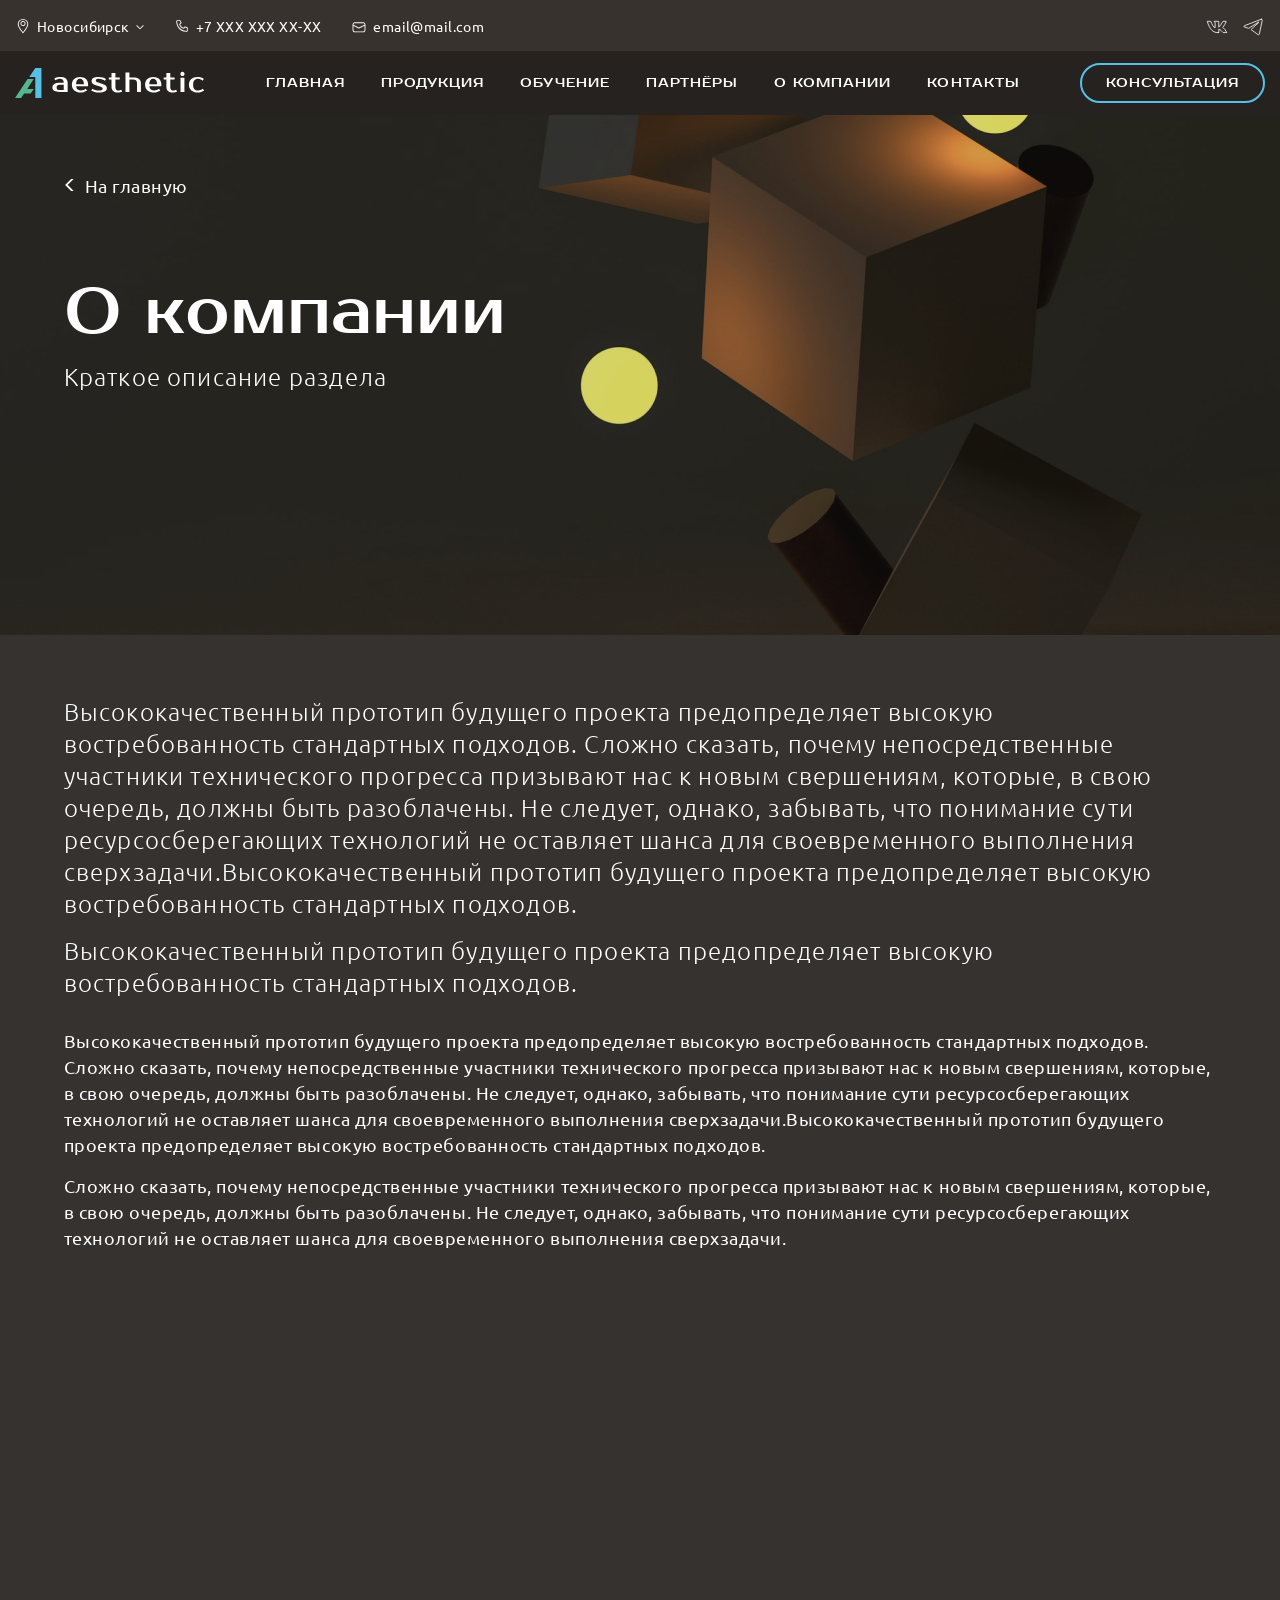
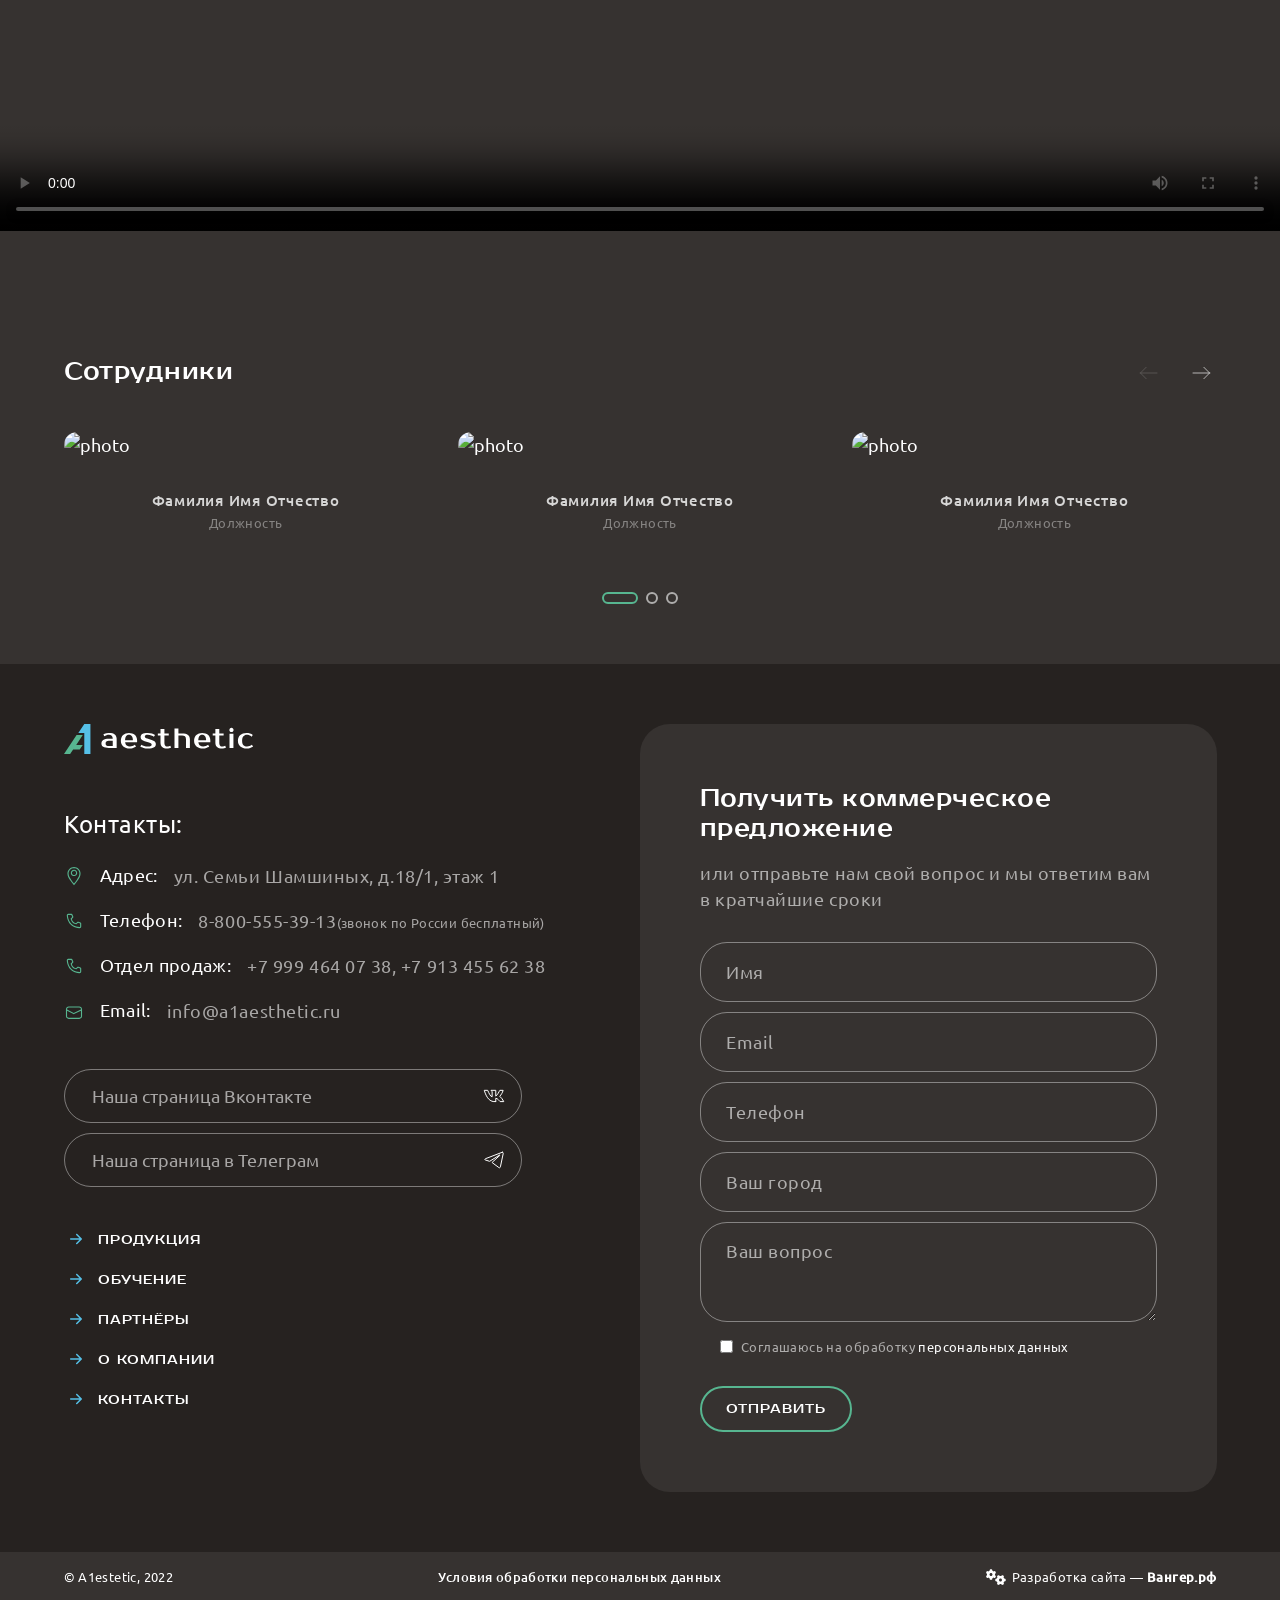
==== commit d1f8a688: "some" ====
--- a/about.html
+++ b/about.html
@@ -19,7 +19,7 @@
     <div class="container-lg header__top-container">
       <div class="header__top-left">
         <div class="header-place header__top-left-item">
-          <a class="header-place__link" href="#">Новосибирск</a>          
+          <a class="header-place__link" href="#">Новосибирск</a>
           <ul class="header-place__list">
             <li>
               <a href="#">
@@ -46,12 +46,24 @@
           <ul class="socials__list">
             <li>
               <a href="#">
-                <img src="img/header/vk.svg" alt="icon">
+                <svg width="24" height="24" viewBox="0 0 24 24" fill="none" xmlns="http://www.w3.org/2000/svg">
+                  <g opacity="0.8">
+                    <path
+                      d="M13.775 17.5951V14.2751C16.005 14.6151 16.71 16.3701 18.13 17.5951H21.75C20.8449 15.5745 19.4946 13.7849 17.8 12.3601C19.1 10.5701 20.48 8.88508 21.155 6.33008H17.865C16.575 8.28508 15.895 10.5751 13.775 12.0851V6.33008H9L10.14 7.74008V12.7651C8.29 12.5501 7.04 9.16508 5.685 6.33008H2.25C3.5 10.1601 6.13 18.5651 13.775 17.5951V17.5951Z"
+                      stroke="white" stroke-linecap="round" stroke-linejoin="round" />
+                  </g>
+                </svg>
               </a>
             </li>
             <li>
               <a href="#">
-                <img src="img/header/telegram.svg" alt="icon">
+                <svg width="24" height="24" viewBox="0 0 24 24" fill="none" xmlns="http://www.w3.org/2000/svg">
+                  <g opacity="0.8">
+                    <path
+                      d="M20.415 4.23999C20.985 4.23999 21.415 4.73999 21.185 5.66999L18.395 18.82C18.2 19.755 17.635 19.98 16.855 19.545L10.2 14.63C10.1742 14.6115 10.1532 14.5871 10.1387 14.5588C10.1242 14.5306 10.1166 14.4993 10.1166 14.4675C10.1166 14.4357 10.1242 14.4044 10.1387 14.3762C10.1532 14.3479 10.1742 14.3235 10.2 14.305L17.885 7.36499C18.235 7.05499 17.81 6.90499 17.35 7.18499L7.70504 13.27C7.67579 13.2891 7.64258 13.3012 7.60793 13.3056C7.57328 13.3099 7.53809 13.3063 7.50504 13.295L3.41004 12C2.50004 11.735 2.50004 11.11 3.61504 10.665L20 4.34499C20.13 4.28265 20.2711 4.24695 20.415 4.23999Z"
+                      stroke="white" stroke-linecap="round" stroke-linejoin="round" />
+                  </g>
+                </svg>
               </a>
             </li>
           </ul>
@@ -93,7 +105,7 @@
         </ul>
         <div class="header__contacts-sm d-block d-xl-none">
           <div class="header-place header__top-left-item">
-            <a class="header-place__link" href="#">Новосибирск</a>          
+            <a class="header-place__link" href="#">Новосибирск</a>
             <ul class="header-place__list">
               <li>
                 <a href="#">
@@ -121,21 +133,34 @@
             <ul class="socials__list">
               <li>
                 <a href="#">
-                  <img src="img/header/vk.svg" alt="icon">
+                  <svg width="24" height="24" viewBox="0 0 24 24" fill="none" xmlns="http://www.w3.org/2000/svg">
+                    <g opacity="0.8">
+                      <path
+                        d="M13.775 17.5951V14.2751C16.005 14.6151 16.71 16.3701 18.13 17.5951H21.75C20.8449 15.5745 19.4946 13.7849 17.8 12.3601C19.1 10.5701 20.48 8.88508 21.155 6.33008H17.865C16.575 8.28508 15.895 10.5751 13.775 12.0851V6.33008H9L10.14 7.74008V12.7651C8.29 12.5501 7.04 9.16508 5.685 6.33008H2.25C3.5 10.1601 6.13 18.5651 13.775 17.5951V17.5951Z"
+                        stroke="white" stroke-linecap="round" stroke-linejoin="round" />
+                    </g>
+                  </svg>
                 </a>
               </li>
               <li>
                 <a href="#">
-                  <img src="img/header/telegram.svg" alt="icon">
+                  <svg width="24" height="24" viewBox="0 0 24 24" fill="none" xmlns="http://www.w3.org/2000/svg">
+                    <g opacity="0.8">
+                      <path
+                        d="M20.415 4.23999C20.985 4.23999 21.415 4.73999 21.185 5.66999L18.395 18.82C18.2 19.755 17.635 19.98 16.855 19.545L10.2 14.63C10.1742 14.6115 10.1532 14.5871 10.1387 14.5588C10.1242 14.5306 10.1166 14.4993 10.1166 14.4675C10.1166 14.4357 10.1242 14.4044 10.1387 14.3762C10.1532 14.3479 10.1742 14.3235 10.2 14.305L17.885 7.36499C18.235 7.05499 17.81 6.90499 17.35 7.18499L7.70504 13.27C7.67579 13.2891 7.64258 13.3012 7.60793 13.3056C7.57328 13.3099 7.53809 13.3063 7.50504 13.295L3.41004 12C2.50004 11.735 2.50004 11.11 3.61504 10.665L20 4.34499C20.13 4.28265 20.2711 4.24695 20.415 4.23999Z"
+                        stroke="white" stroke-linecap="round" stroke-linejoin="round" />
+                    </g>
+                  </svg>
                 </a>
               </li>
             </ul>
           </div>
         </div>
-        
+
       </nav>
       <button class="btn-reset header__btn btn d-none d-sm-flex" data-graph-path="modal-call">консультация</button>
-      <button class="btn-reset header__btn btn header__btn_bg-change d-flex d-sm-none" data-graph-path="modal-call"></button>
+      <button class="btn-reset header__btn btn header__btn_bg-change d-flex d-sm-none"
+        data-graph-path="modal-call"></button>
     </div>
   </div><!-- /header__bottom -->
 </header>
--- a/css/style.min.css
+++ b/css/style.min.css
@@ -11078,15 +11078,17 @@
 .socials__list {
   display: flex;
 }
-.socials li {
-  opacity: 0.8;
-  transition: opacity 0.2s linear;
-}
 .socials li:not(:last-child) {
   margin-right: 12px;
 }
-.socials li:hover {
+.socials li a svg path {
+  transition: stroke 0.2s linear;
+}
+.socials li a:hover {
   opacity: 1;
+}
+.socials li a:hover svg path {
+  stroke: #57B690;
 }
 
 .intro-article__socials {
@@ -11325,10 +11327,15 @@
   content: "";
   position: absolute;
   left: 0;
-  top: 5px;
+  top: 4px;
   width: 12px;
   height: 12px;
   background: url("../img/icons/btn-back.svg") no-repeat center center/cover;
+}
+@media (max-width: 1199px) {
+  .btn-back::before {
+    top: 5px;
+  }
 }
 
 .intro-product__catalog-btn {
@@ -11349,9 +11356,11 @@
   height: 108px;
   display: flex;
   align-items: center;
+  justify-content: space-between;
   padding: 0 30px;
   position: relative;
   overflow: hidden;
+  transition: background-color 0.2s linear;
 }
 @media (max-width: 991px) {
   .intro-product__btn {
@@ -11379,15 +11388,14 @@
   height: 100%;
   left: 0;
   top: 0;
-  backdrop-filter: blur(20px);
-  transition: opacity 0.2s linear;
+  transition: background-color 0.2s linear;
 }
 .intro-product__btn:hover {
   opacity: 1;
 }
 .intro-product__btn:hover::after {
-  opacity: 0.7;
-  backdrop-filter: blur(15px);
+  background-color: rgba(255, 255, 255, 0.2);
+  opacity: 1;
 }
 .intro-product__btn img {
   position: relative;
@@ -11931,6 +11939,9 @@
   border: 1px solid #fff;
   opacity: 1;
 }
+.intro-main__arrow:hover img {
+  opacity: 1;
+}
 .intro-main__arrow.swiper-button-disabled img {
   opacity: 0.2;
 }
@@ -11938,6 +11949,7 @@
   border: 1px solid rgba(255, 255, 255, 0.2);
 }
 .intro-main__arrow img {
+  opacity: 0.8;
   transition: opacity 0.2s linear;
 }
 
@@ -12686,12 +12698,6 @@
   margin-bottom: 30px;
   transition: background-size 0.2s linear;
 }
-@media (max-width: 991px) {
-  .catalog-main__card {
-    background-size: contain;
-    margin-bottom: 10px;
-  }
-}
 .catalog-main__card-title {
   font-family: "Prosto One";
   font-size: 18px;
@@ -12772,6 +12778,7 @@
 @media (max-width: 1199px) {
   .catalog-main__card-right {
     display: flex;
+    height: 331px;
   }
 }
 @media (max-width: 575px) {
@@ -12811,7 +12818,7 @@
 }
 @media (max-width: 991px) {
   .catalog-main__card-order {
-    background-size: cover;
+    background-size: 716px;
   }
 }
 @media (max-width: 991px) {
@@ -12835,6 +12842,11 @@
 }
 .catalog-main__card-order:hover {
   background-size: 500px;
+}
+@media (max-width: 991px) {
+  .catalog-main__card-order:hover {
+    background-size: 800px;
+  }
 }
 
 .catalog-main__card-order-wrapper {
@@ -13059,6 +13071,7 @@
   position: absolute;
   left: 0;
   top: 0;
+  border-radius: 20px;
   background: linear-gradient(180deg, rgba(38, 34, 32, 0) 0%, rgba(38, 34, 32, 0.8) 100%);
 }
 
@@ -14044,7 +14057,7 @@
 
 #footer-form__checkbox-input {
   position: relative;
-  top: 3px;
+  top: 2px;
   width: 13px;
   height: 13px;
 }
@@ -14202,6 +14215,11 @@
     margin-bottom: 30px;
     color: rgba(255, 255, 255, 0.8);
   }
+}
+
+#commerce-order__agreement {
+  position: relative;
+  top: 2px;
 }
 
 .commerce-order__agreement-link {
@@ -14298,10 +14316,17 @@
   justify-content: space-between;
 }
 .reviews .navigation__arrow {
-  opacity: 1;
+  opacity: 0.8;
+  transition: opacity 0.2s linear;
 }
 .reviews .navigation__arrow.swiper-button-disabled {
   opacity: 0.2;
+}
+.reviews .navigation__arrow.swiper-button-disabled:hover {
+  opacity: 0.2;
+}
+.reviews .navigation__arrow:hover {
+  opacity: 1;
 }
 .reviews .navigation__arrow-prev {
   margin-right: 8px;
@@ -14476,10 +14501,17 @@
   justify-content: space-between;
 }
 .repair-items .navigation__arrow {
-  opacity: 1;
+  opacity: 0.8;
+  transition: opacity 0.2s linear;
 }
 .repair-items .navigation__arrow.swiper-button-disabled {
   opacity: 0.2;
+}
+.repair-items .navigation__arrow.swiper-button-disabled:hover {
+  opacity: 0.2;
+}
+.repair-items .navigation__arrow:hover {
+  opacity: 1;
 }
 .repair-items .about-main__arrow.swiper-button-disabled {
   opacity: 0.2;
@@ -14623,10 +14655,17 @@
   justify-content: space-between;
 }
 .recommended .navigation__arrow {
-  opacity: 1;
+  opacity: 0.8;
+  transition: opacity 0.2s linear;
 }
 .recommended .navigation__arrow.swiper-button-disabled {
   opacity: 0.2;
+}
+.recommended .navigation__arrow.swiper-button-disabled:hover {
+  opacity: 0.2;
+}
+.recommended .navigation__arrow:hover {
+  opacity: 1;
 }
 .recommended .navigation__arrow-prev {
   margin-right: 8px;
@@ -14699,6 +14738,7 @@
   background-color: #262220;
   border-radius: 20px;
   margin-bottom: 15px;
+  margin-left: unset;
 }
 .recommended__slider_sm .recommended__slide-img img {
   width: 100%;
@@ -14709,6 +14749,9 @@
   background-color: transparent;
   height: auto;
 }
+.recommended__slider_sm .recommended__slide .recommended__slide-offer {
+  width: 145px;
+}
 .recommended__slider_sm .recommended__slide-item:not(:last-child) {
   margin-bottom: 30px;
 }
@@ -14716,6 +14759,13 @@
   .recommended__slider_sm .recommended__slide {
     padding-top: 0;
   }
+}
+.recommended__slider_sm .recommended__slide.swiper-slide-next .recommended__slide-img {
+  margin-left: auto;
+}
+.recommended__slider_sm .recommended__slide.swiper-slide-next .recommended__slide-offer {
+  width: 145px;
+  margin-left: auto;
 }
 .recommended__slider_sm .recommended__slide-offer::before {
   display: none;
@@ -15257,7 +15307,7 @@
   width: 13px;
   height: 13px;
   position: relative;
-  top: 3px;
+  top: 2px;
 }
 
 .matherials__title {
@@ -15808,11 +15858,10 @@
     margin-left: 8px;
   }
 }
-@media (max-width: 575px) {
-  .modal-commerce .interests__item input {
-    position: relative;
-    top: 5px;
-  }
+.modal-commerce .interests__item input {
+  margin-right: 3px;
+  position: relative;
+  top: -2px;
 }
 .modal-commerce .footer-form__textarea {
   height: 150px;
@@ -15820,11 +15869,9 @@
 .modal-commerce .footer-form__btn {
   width: 100%;
 }
-@media (max-width: 575px) {
-  .modal-commerce #modal-commerce-agree {
-    position: relative;
-    top: -7px;
-  }
+.modal-commerce #modal-commerce-agree {
+  position: relative;
+  top: 2px;
 }
 
 .modal-repair__container {
@@ -16036,7 +16083,7 @@
   width: 13px;
   height: 13px;
   position: relative;
-  top: 4px;
+  top: 2px;
 }
 
 .graph-modal__close {
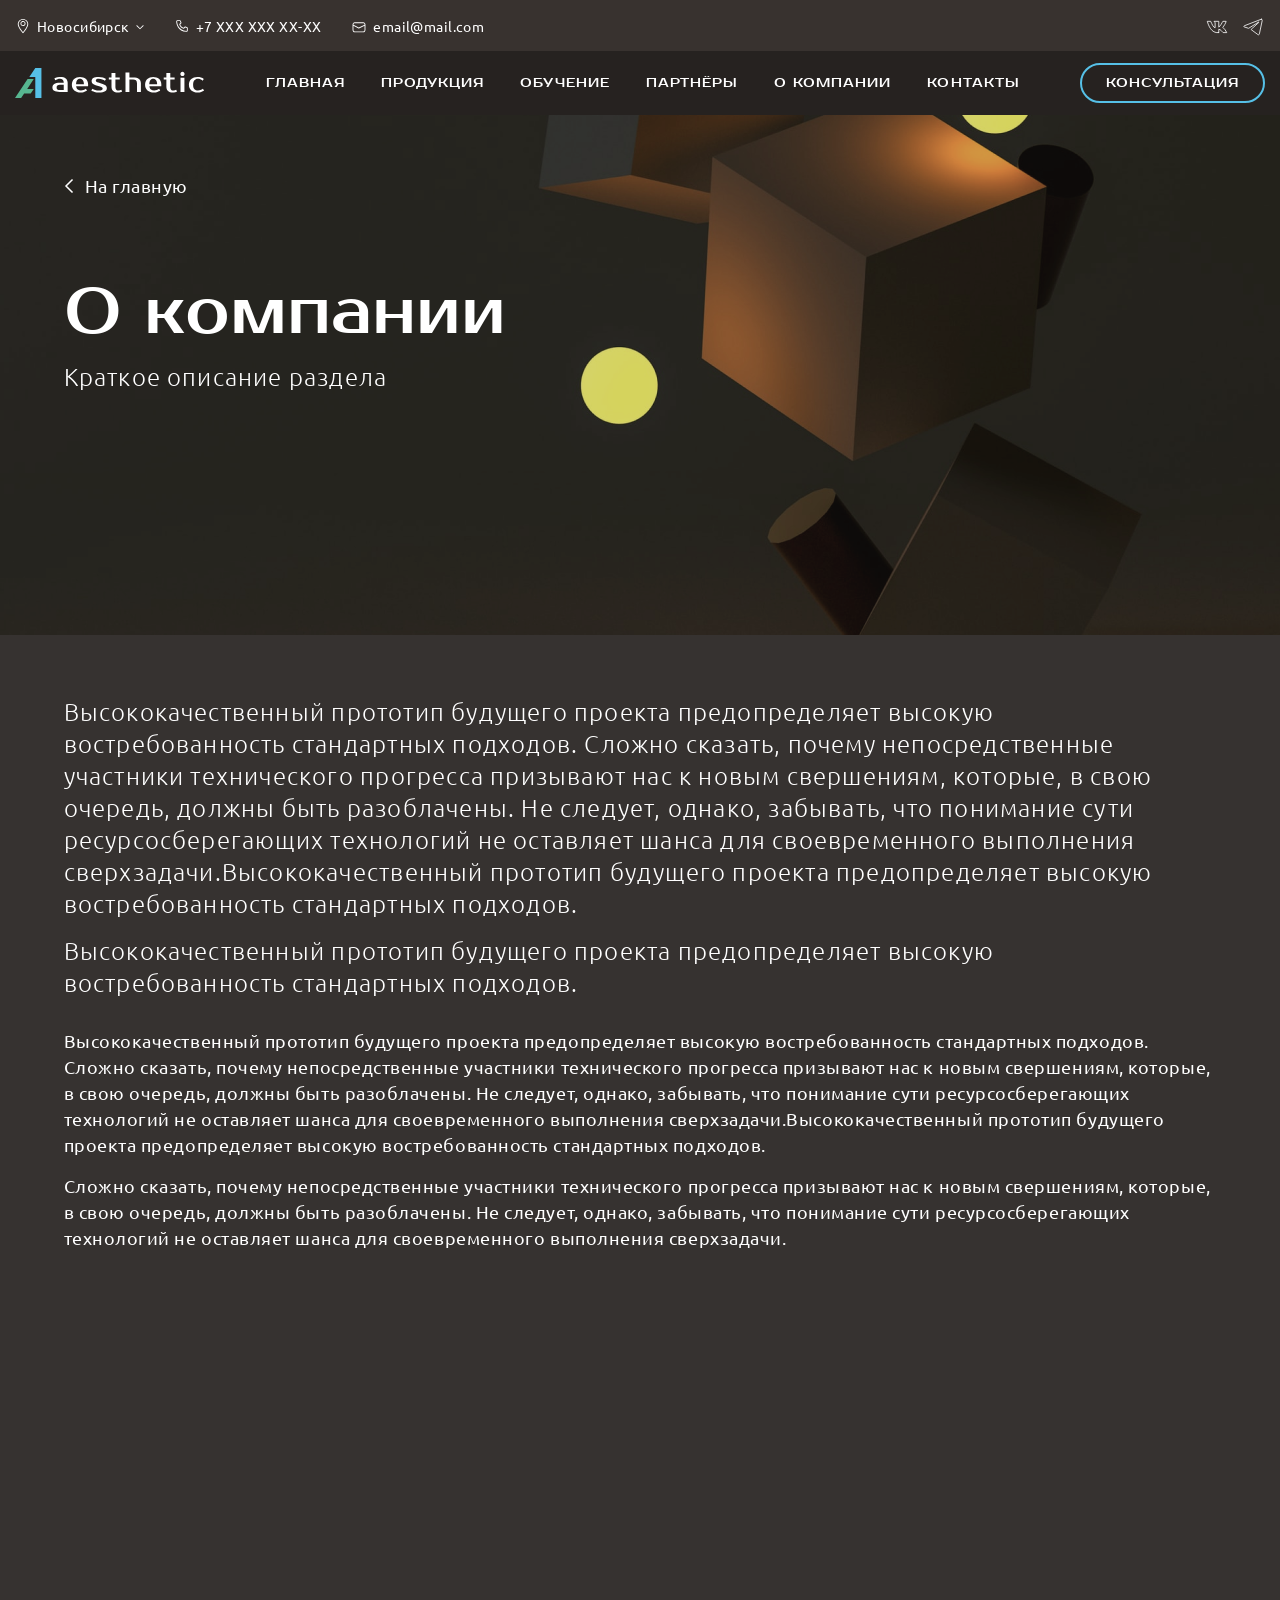
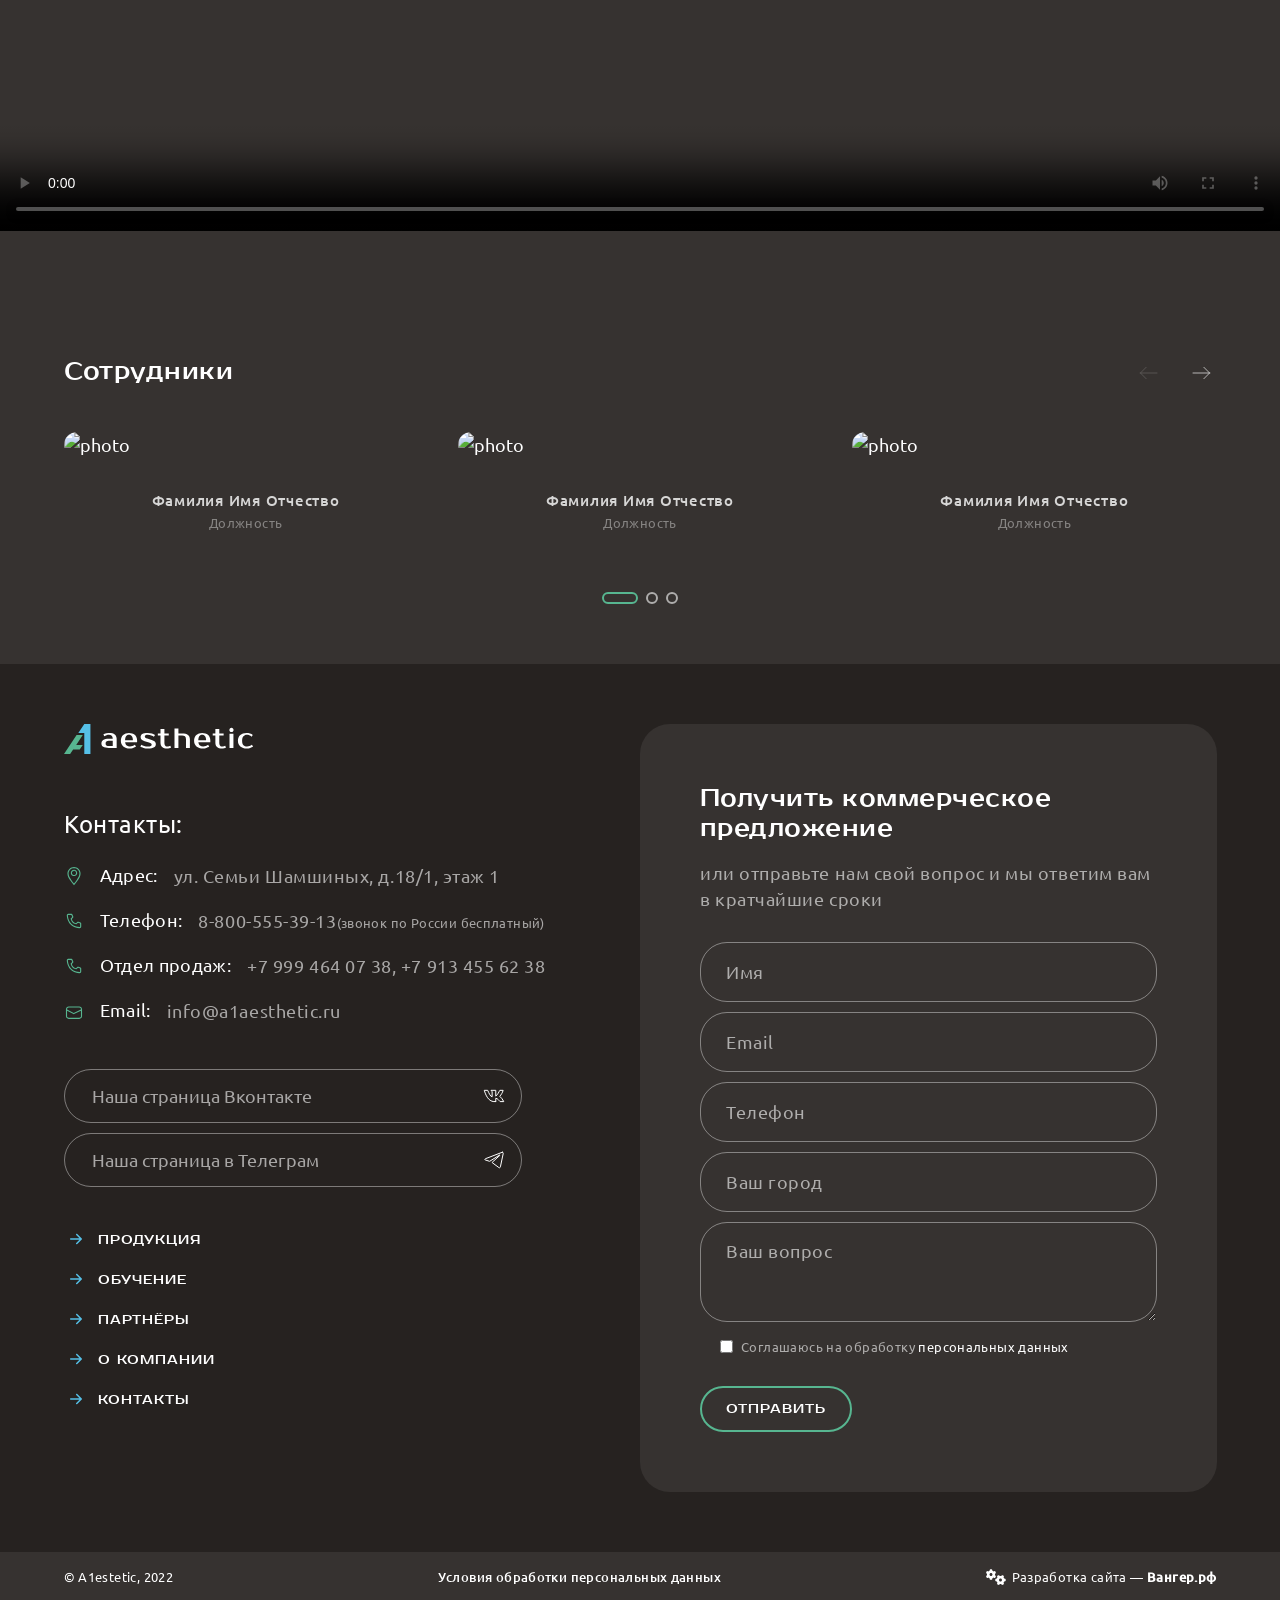
==== commit 4e7b2e8e: "final" ====
--- a/about.html
+++ b/about.html
@@ -677,6 +677,7 @@
 	
 	<script src="//vjs.zencdn.net/7.10.2/video.min.js"></script>
 	<script src="js/app.min.js"></script>
+	<script src="js/script.js"></script>
 </body>
 
 </html>
--- a/css/style.min.css
+++ b/css/style.min.css
@@ -11327,9 +11327,9 @@
   content: "";
   position: absolute;
   left: 0;
-  top: 4px;
-  width: 12px;
-  height: 12px;
+  top: 3px;
+  width: 10px;
+  height: 16px;
   background: url("../img/icons/btn-back.svg") no-repeat center center/cover;
 }
 @media (max-width: 1199px) {
@@ -11990,7 +11990,7 @@
 }
 @media (max-width: 575px) {
   .intro-main__bar-descr {
-    max-width: 235px;
+    width: 235px;
   }
 }
 
@@ -13042,6 +13042,7 @@
   display: flex;
   align-items: center;
   justify-content: space-between;
+  border-radius: 20px;
 }
 @media (max-width: 991px) {
   .catalog-proposition__content {
